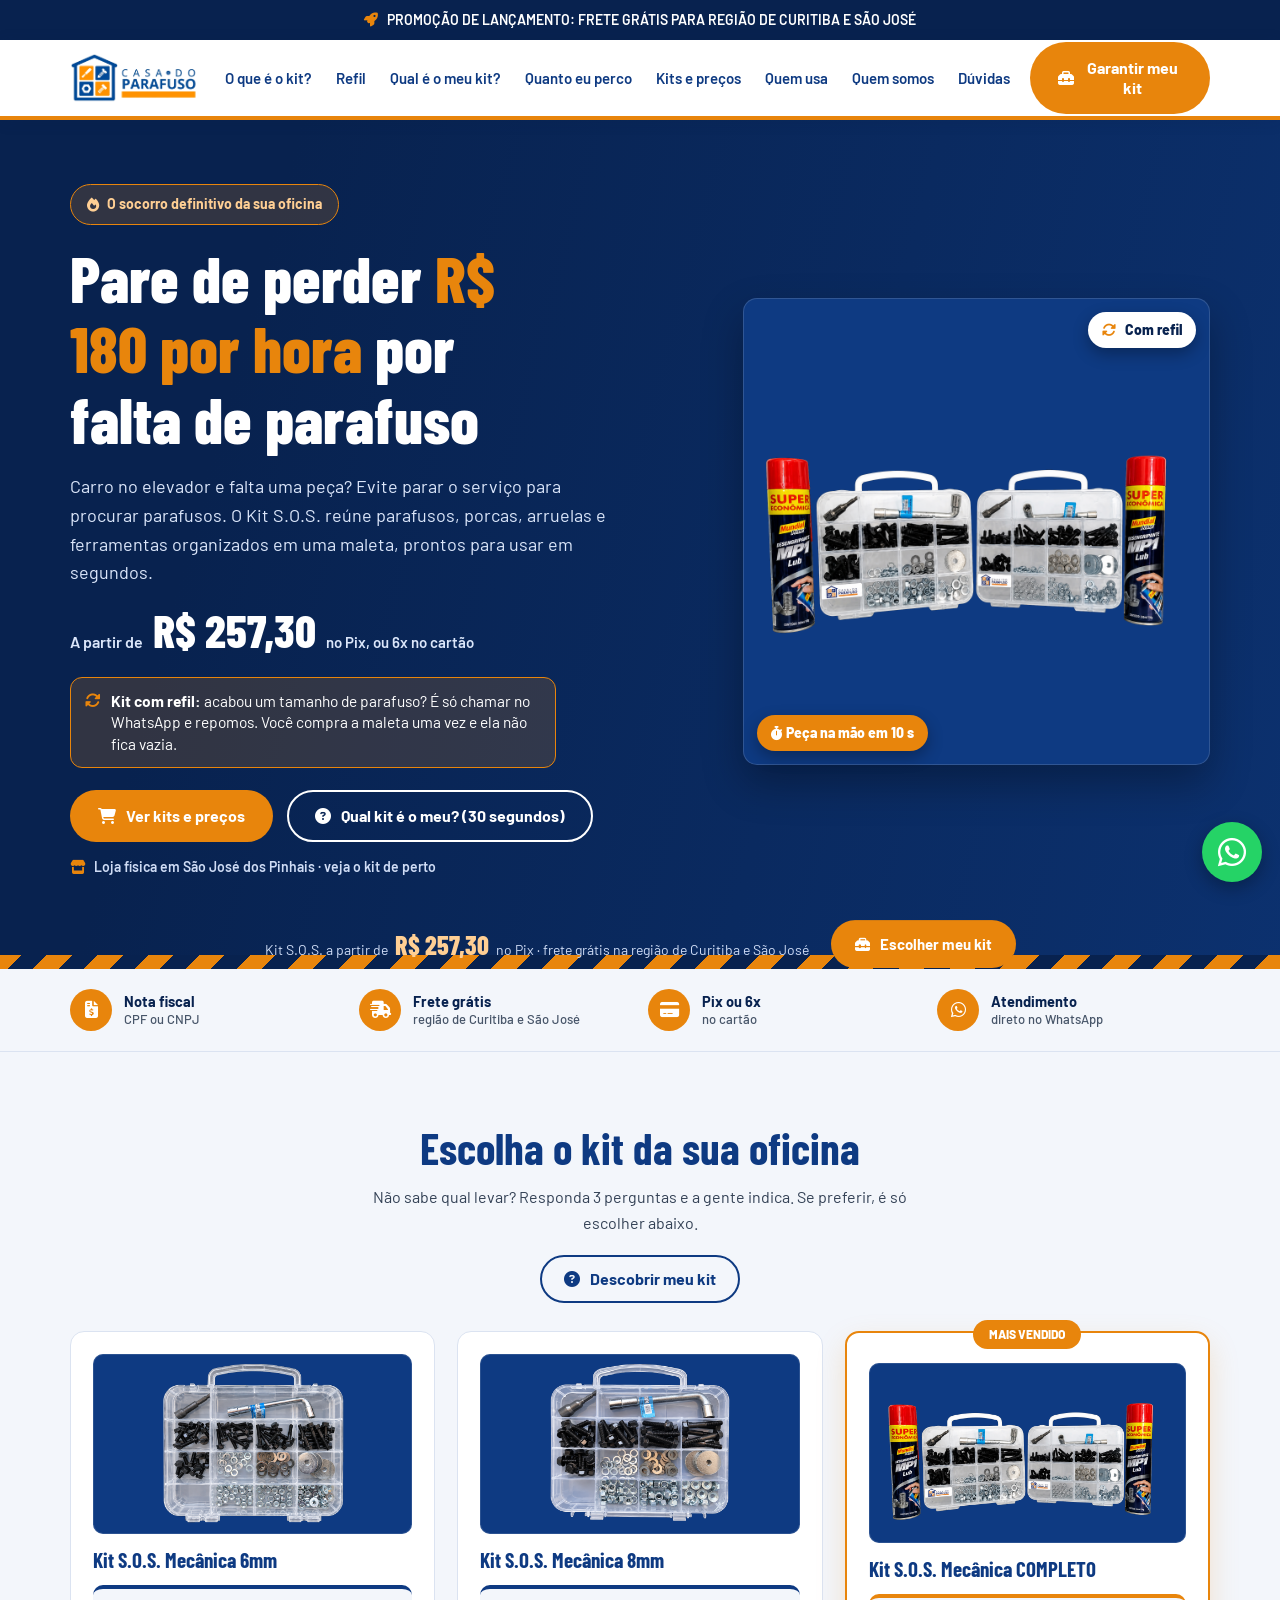
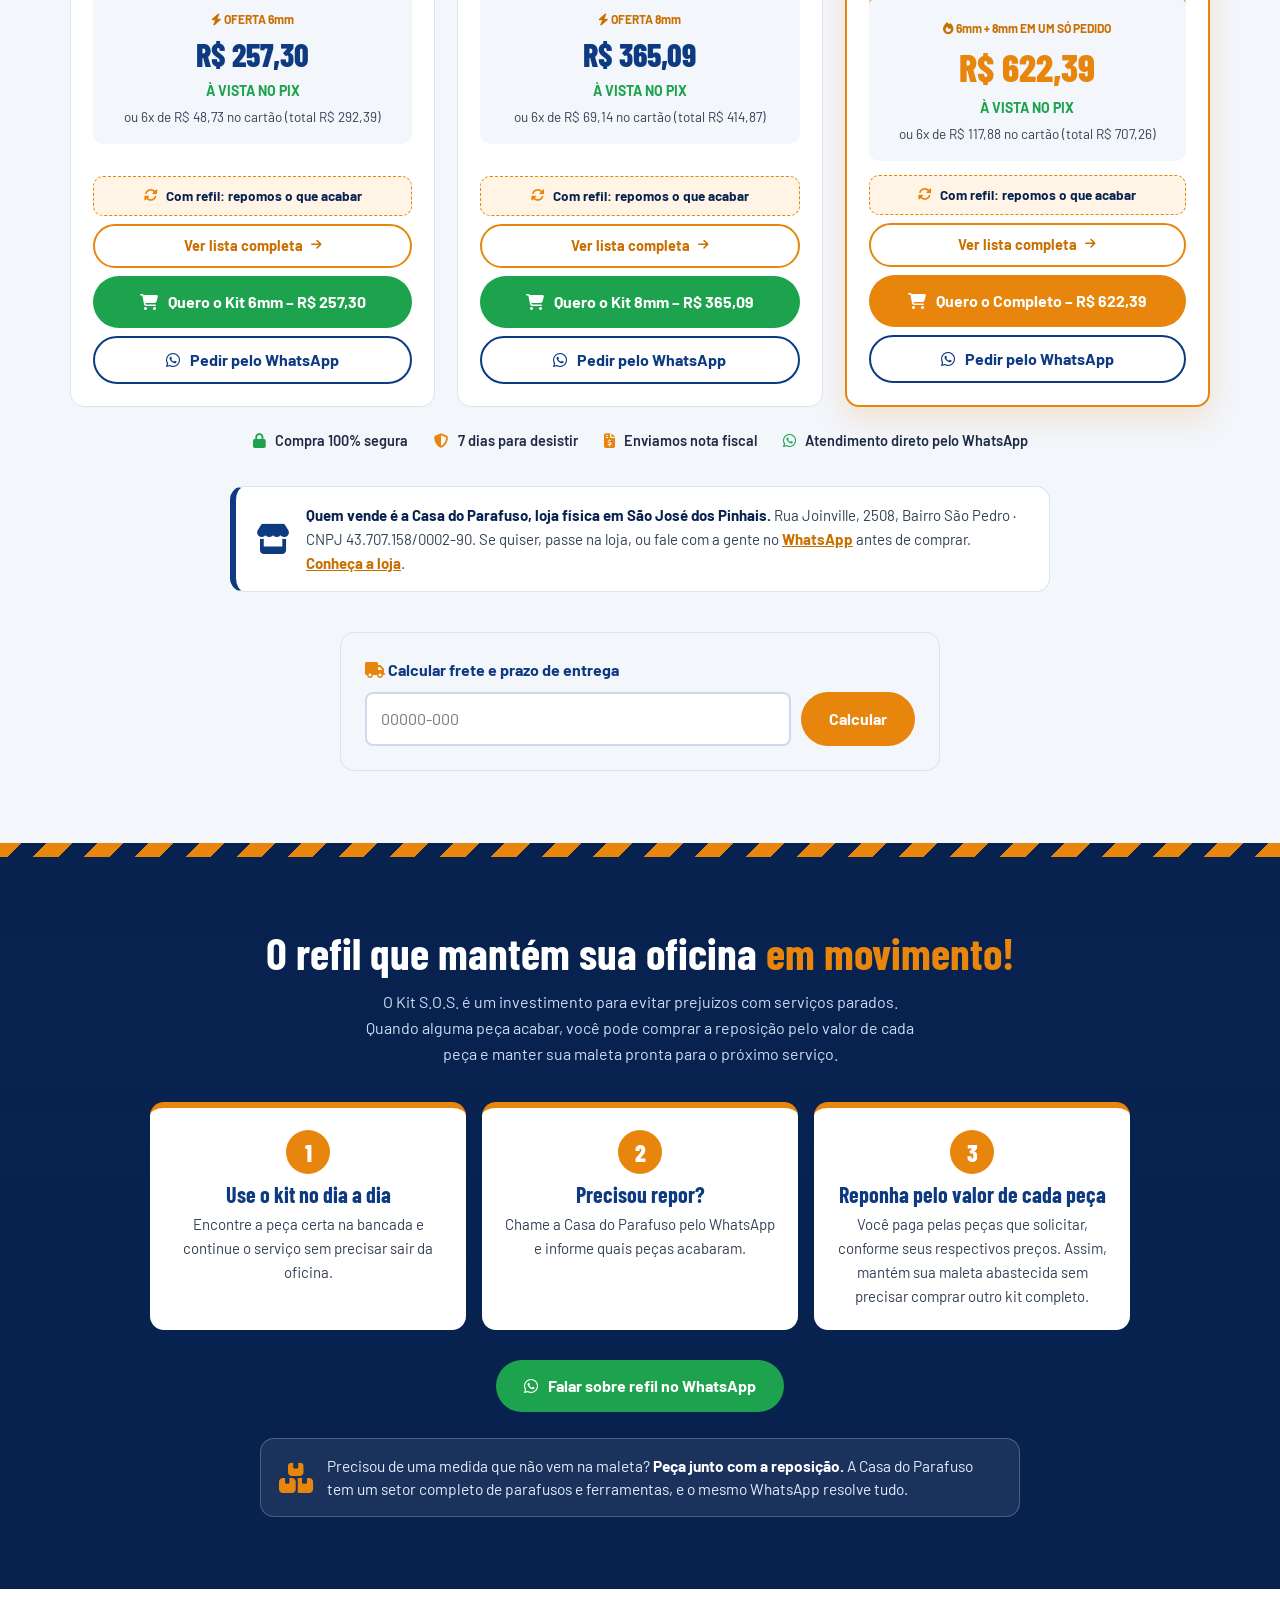
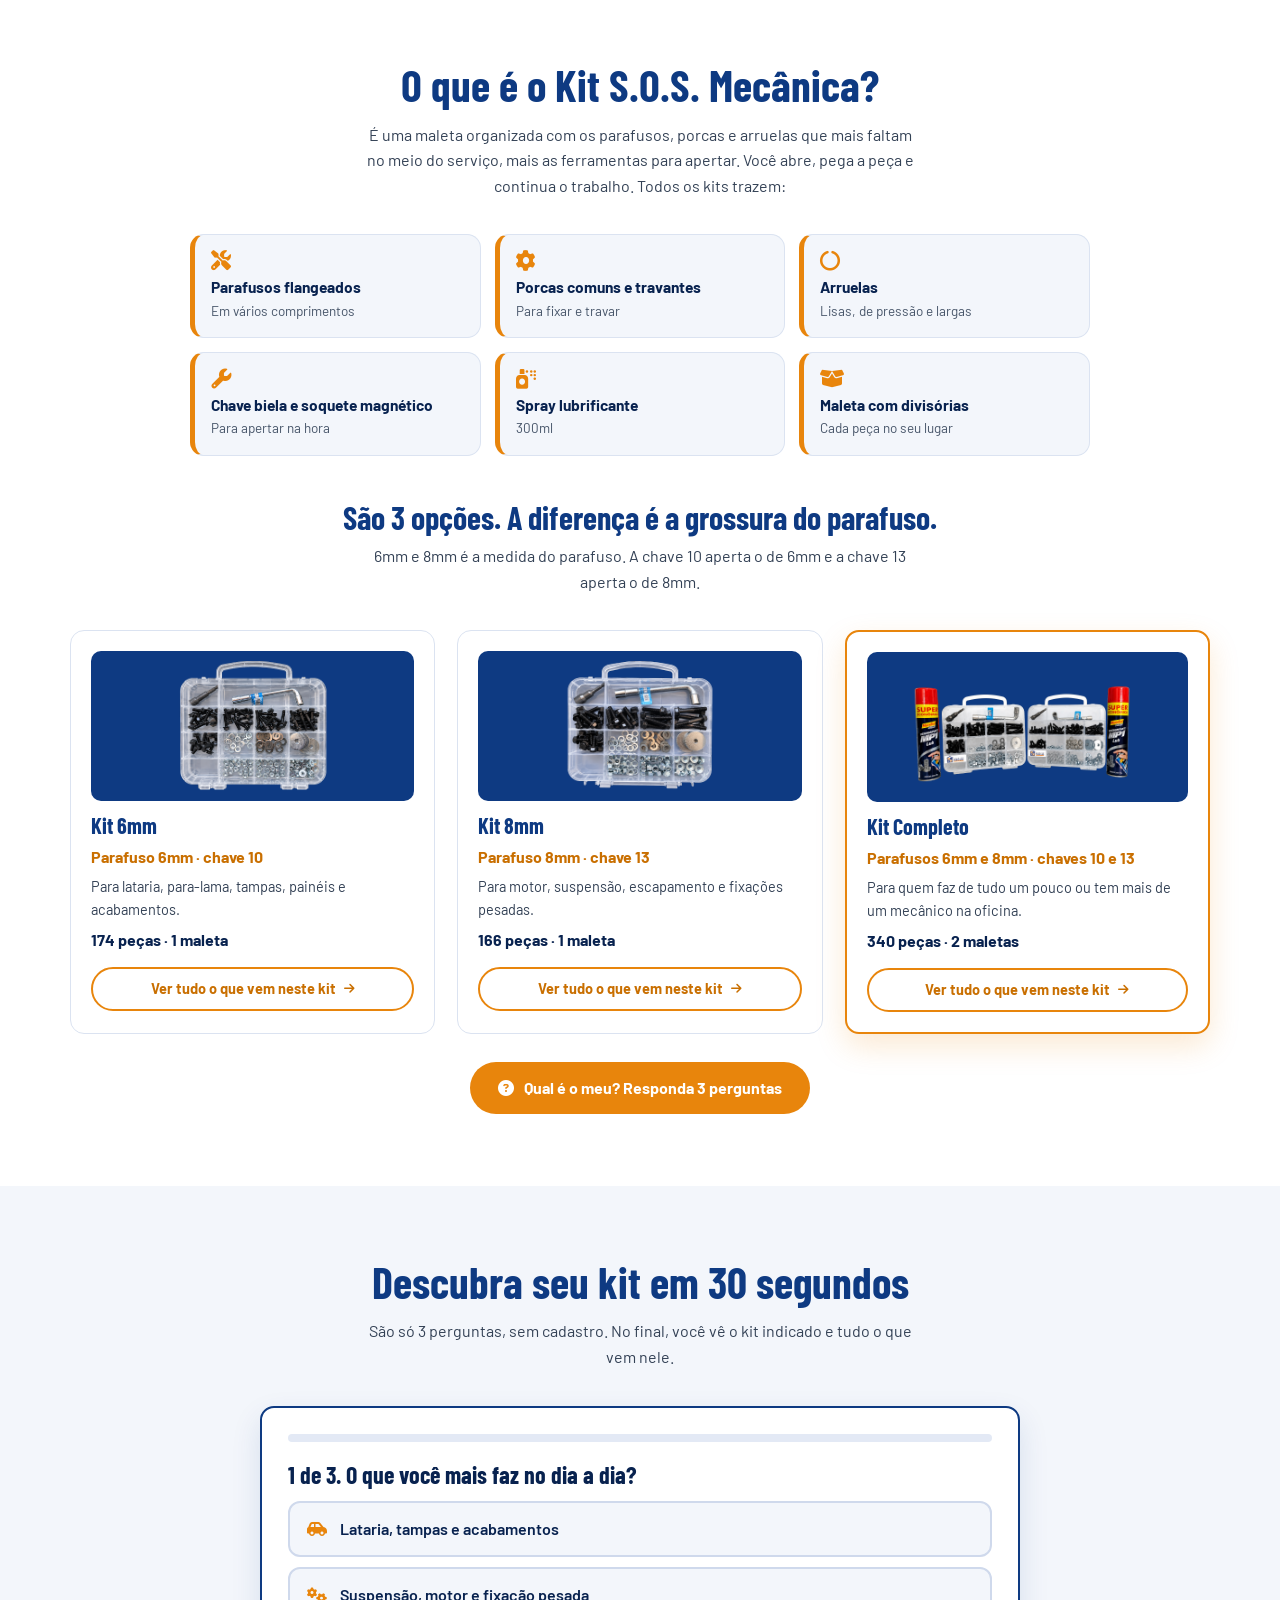
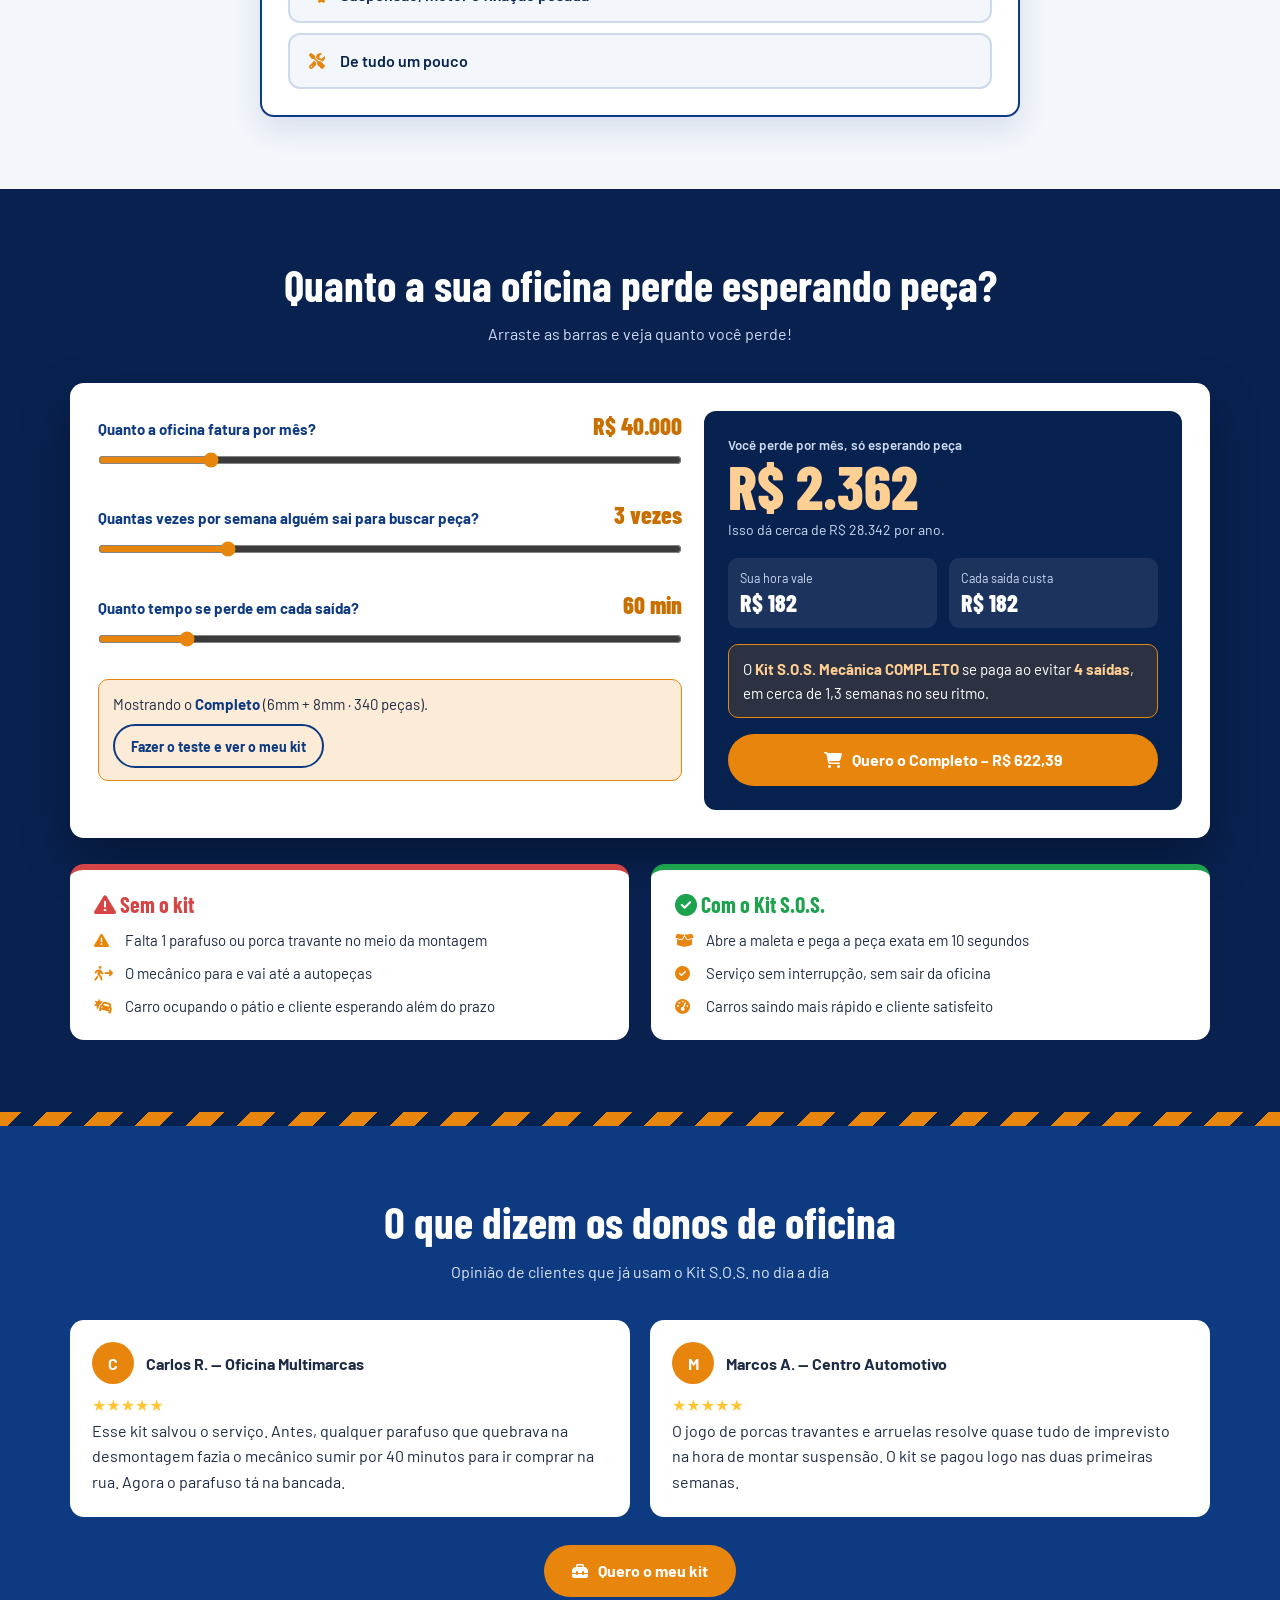
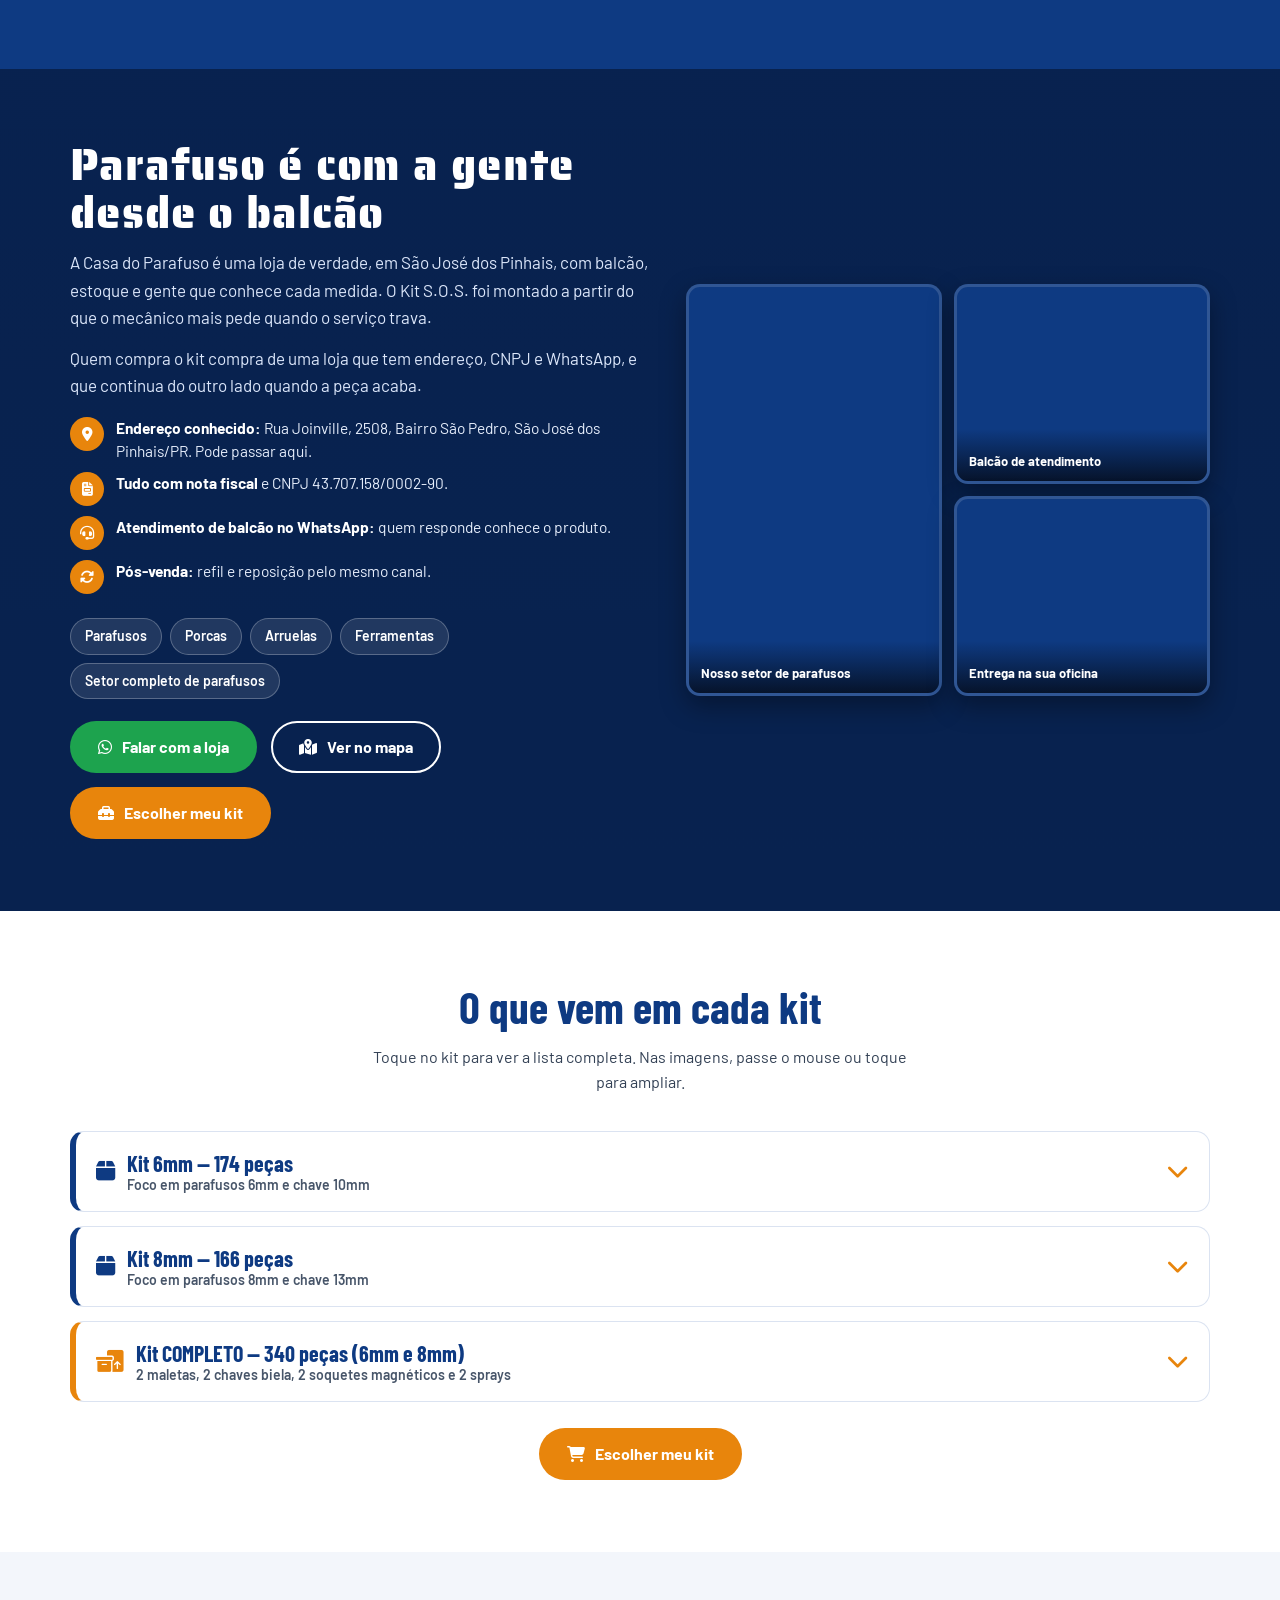
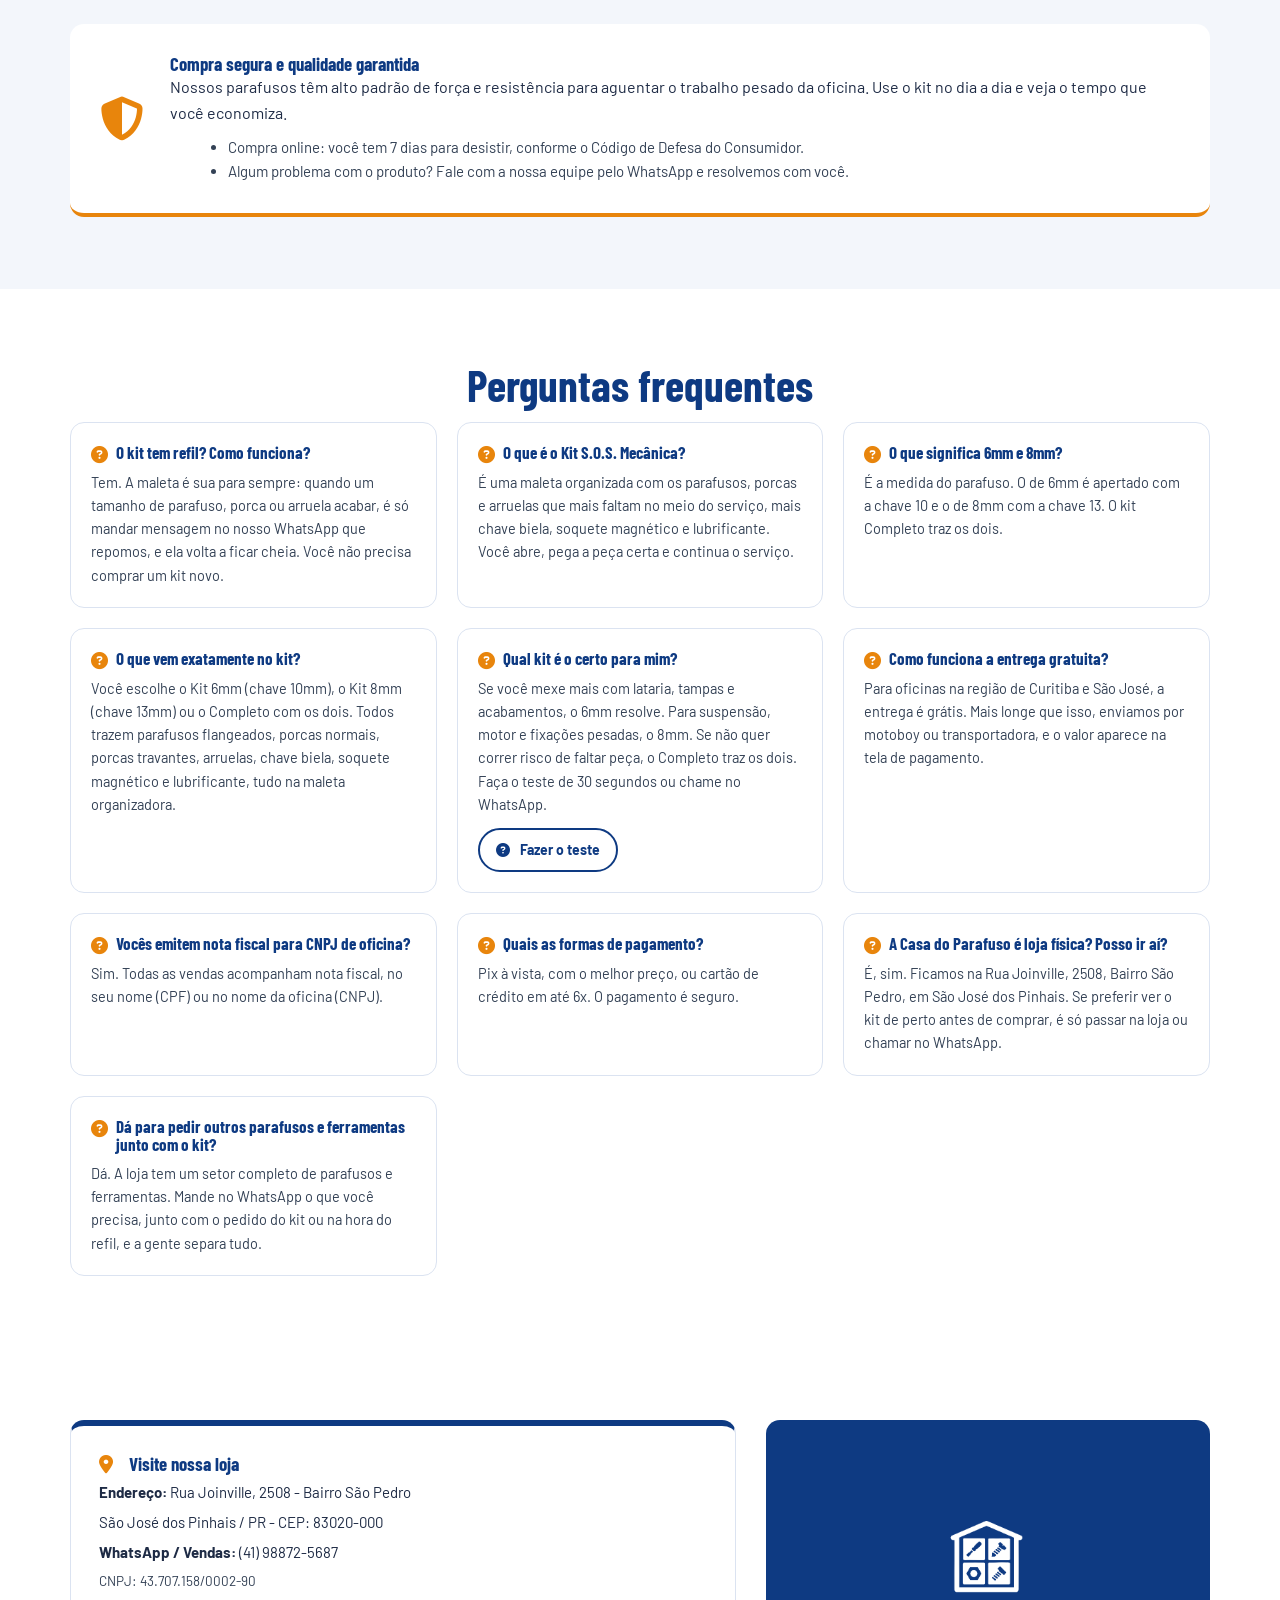
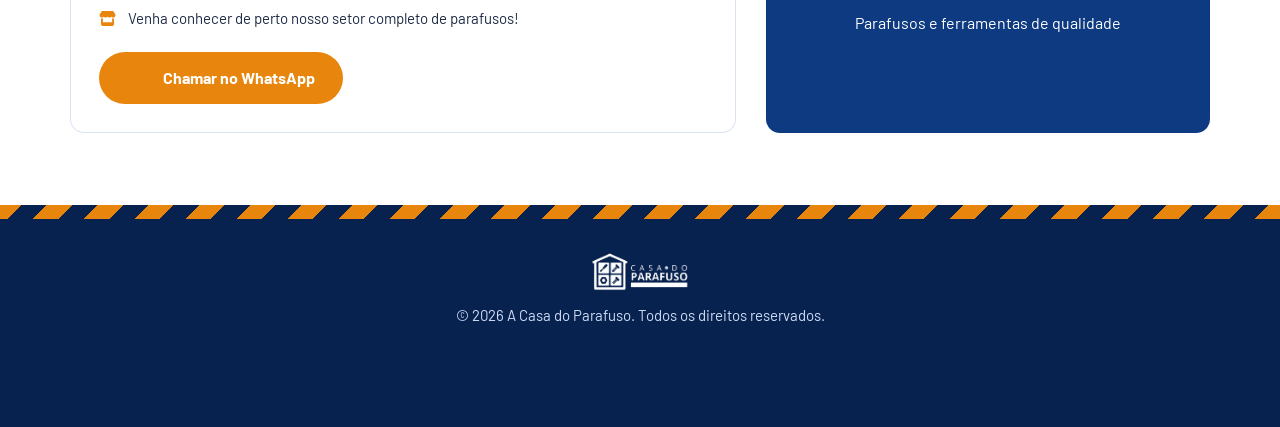
==== index.html @ 9884816b "Rename index (2).html to index.html" ====
<!DOCTYPE html>
<html lang="pt-BR">
<head>
<meta charset="UTF-8">
<meta name="viewport" content="width=device-width, initial-scale=1, viewport-fit=cover">
<title>Kit S.O.S. Mecânica | A Casa do Parafuso</title>
<meta name="description" content="Kit S.O.S. Mecânica da Casa do Parafuso: o parafuso certo na bancada em 10 segundos. Kits 6mm, 8mm e Completo, com refil e nota fiscal.">
<meta property="og:type" content="product">
<meta property="og:title" content="Kit S.O.S. Mecânica | A Casa do Parafuso">
<meta property="og:description" content="Pare de perder horas de trabalho por falta de parafusos. Kits 6mm, 8mm e Completo em maleta organizadora, com refil.">
<meta property="og:image" content="https://acasadoparafuso.com.br/KIT-S.O.S/KIT-COMPLETO.png">
<meta property="og:locale" content="pt_BR">
<meta name="theme-color" content="#08224F">
<script type="application/ld+json">
{"@context":"https://schema.org","@type":"Product","name":"Kit S.O.S. Mecânica","brand":{"@type":"Brand","name":"A Casa do Parafuso"},"description":"Kit de parafusos flangeados, porcas, arruelas, chaves biela e soquetes magnéticos em maleta organizadora, para oficinas mecânicas.","image":"https://acasadoparafuso.com.br/KIT-S.O.S/KIT-COMPLETO.png","offers":{"@type":"AggregateOffer","priceCurrency":"BRL","lowPrice":"257.30","highPrice":"622.39","offerCount":"3","availability":"https://schema.org/InStock"}}
</script>
<script>document.documentElement.classList.add("js")</script>
<link rel="preconnect" href="https://fonts.googleapis.com">
<link rel="preconnect" href="https://fonts.gstatic.com" crossorigin>
<link rel="stylesheet" href="https://fonts.googleapis.com/css2?family=Barlow+Condensed:wght@600;700;800&family=Barlow:wght@400;500;600&family=Saira+Stencil+One&display=swap">
<link rel="stylesheet" href="https://cdnjs.cloudflare.com/ajax/libs/font-awesome/6.5.1/css/all.min.css">
<style>
:root{--azul:#0E3A82;--azul-esc:#08224F;--laranja:#E8850C;--laranja-esc:#C96F00;--gelo:#F3F6FB;--texto:#1E2B45;--raio:14px;--verde:#1DA34E;--sbar-h:0px}
*{box-sizing:border-box;margin:0}
html{scroll-behavior:smooth;scroll-padding-top:calc(88px + env(safe-area-inset-top,0px))}
body{font-family:Barlow,system-ui,sans-serif;color:var(--texto);background:#fff;line-height:1.6;padding-top:env(safe-area-inset-top,0px)}
h1,h2,h3,h4{font-family:"Barlow Condensed",sans-serif;line-height:1.1;color:var(--azul)}
img{max-width:100%;display:block}
.wrap{max-width:1180px;margin:0 auto;padding:0 20px}
section{padding:72px 0}
h2{font-size:clamp(30px,4.6vw,44px);margin-bottom:12px}
.sub{max-width:62ch;margin:0 auto 36px;color:#334155}
.center{text-align:center}
:focus-visible{outline:3px solid var(--laranja);outline-offset:3px}
.btn{display:inline-flex;align-items:center;justify-content:center;gap:10px;padding:14px 26px;border-radius:999px;font-weight:700;text-decoration:none;border:2px solid transparent;transition:.2s;font-size:16px;cursor:pointer;font-family:inherit;line-height:1.25;text-align:center;min-height:48px}
.btn-o{background:var(--laranja);color:#fff}.btn-o:hover{background:var(--laranja-esc)}
.btn-v{background:var(--verde);color:#fff}.btn-v:hover{background:#178a42}
.btn-l{border-color:#fff;color:#fff;background:transparent}.btn-l:hover{background:#fff;color:var(--azul)}
.btn-out{border-color:var(--azul);color:var(--azul);background:transparent;padding:11px 22px}.btn-out:hover{background:var(--azul);color:#fff}
.btn-full{width:100%}
.btn-sm{padding:9px 16px;font-size:14px;min-height:44px}
.topbar{background:var(--azul-esc);color:#fff;text-align:center;font-size:14px;font-weight:600;padding:9px 14px}
.topbar i{color:var(--laranja);margin-right:6px}
header{position:sticky;top:0;z-index:50;background:#fff;border-bottom:4px solid var(--laranja);box-shadow:0 2px 14px rgba(8,34,79,.12)}
.bar{display:flex;align-items:center;gap:20px;height:76px}
.bar .logo img{height:50px;width:auto}
nav{margin-left:auto;display:flex;gap:clamp(8px,1.25vw,18px);align-items:center}
nav a:not(.btn){white-space:nowrap}
.bar{min-width:0}
.logo{flex:none}
nav a:not(.btn){text-decoration:none;font-weight:600;color:var(--azul);font-size:15px;padding:10px 4px}
nav a:not(.btn):hover{color:var(--laranja)}
.menu-btn{display:none;background:none;border:0;font-size:26px;color:var(--azul);cursor:pointer;margin-left:auto;padding:10px}

/* ===== VISUAL DE OFICINA (novo) ===== */
/* faixa de zebra, igual a sinalização de oficina */
.hazard{height:14px;background:repeating-linear-gradient(-45deg,var(--laranja) 0 18px,var(--azul-esc) 18px 36px)}
/* textura de chapa xadrez nas seções escuras */
.chapa{background-image:repeating-linear-gradient(45deg,rgba(255,255,255,.035) 0 2px,transparent 2px 14px),repeating-linear-gradient(-45deg,rgba(255,255,255,.035) 0 2px,transparent 2px 14px)}
.stencil{font-family:"Saira Stencil One","Barlow Condensed",sans-serif;font-weight:400;letter-spacing:.02em}

/* HERO (foto de fundo: CDP-FACHADA.jpg) */
.hero{background:linear-gradient(105deg,rgba(8,34,79,.88) 20%,rgba(14,58,130,.62)),url("CDP-FACHADA.jpg") center/cover no-repeat,var(--azul-esc);color:#fff;padding:64px 0 76px;position:relative}
.hero .wrap{display:grid;grid-template-columns:1.15fr .85fr;gap:40px;align-items:center}
.badge-top{display:inline-flex;align-items:center;gap:8px;background:rgba(232,133,12,.18);border:1px solid var(--laranja);color:#ffcf94;padding:8px 16px;border-radius:999px;font-weight:700;font-size:14px;margin-bottom:18px}
.hero h1{color:#fff;font-size:clamp(40px,6vw,64px);font-weight:800;max-width:15ch}
.hero h1 span{color:var(--laranja)}
.hero p.lead{font-size:18px;max-width:54ch;margin:18px 0 20px;color:#dbe6fa}
.hero-preco{display:flex;align-items:baseline;flex-wrap:wrap;gap:10px;margin-bottom:22px;color:#dbe6fa;font-weight:600}
.hero-preco b{font:800 46px/1 "Barlow Condensed",sans-serif;color:#fff}
.hero-preco em{font-style:normal;font-size:15px}
.cta{display:flex;flex-wrap:wrap;gap:14px}
.hero-quote{margin-top:24px;padding-left:14px;border-left:4px solid var(--laranja);font-size:15px;color:#dbe6fa;max-width:52ch}
.hero-quote .stars{display:block;margin-bottom:2px}
.hero-img,.kfoco{background:var(--azul);border-radius:var(--raio);padding:18px;box-shadow:inset 0 0 0 1px rgba(255,255,255,.14)}
.hero-img{box-shadow:0 18px 40px rgba(0,0,0,.3),inset 0 0 0 1px rgba(255,255,255,.14);position:relative}
.hero-img img{width:100%;aspect-ratio:1/1;object-fit:contain}
.chip{position:absolute;left:14px;bottom:14px;background:var(--laranja);color:#fff;font-weight:800;border-radius:999px;padding:7px 14px;font-size:14px;box-shadow:0 6px 16px rgba(0,0,0,.3)}
.chip2{position:absolute;right:14px;top:14px;background:#fff;color:var(--azul-esc);font-weight:800;border-radius:999px;padding:7px 14px;font-size:14px;box-shadow:0 6px 16px rgba(0,0,0,.3)}
.chip2 i{color:var(--laranja);margin-right:6px}
.hero-refil{display:flex;gap:10px;align-items:flex-start;background:rgba(232,133,12,.18);border:1px solid var(--laranja);border-radius:12px;padding:12px 14px;margin-bottom:22px;color:#fff;font-size:15.5px;max-width:54ch;line-height:1.4}
.hero-refil i{color:var(--laranja);margin-top:3px}
.hero-loja{display:inline-flex;align-items:center;gap:8px;margin-top:14px;font-size:14px;font-weight:600;color:#cfdcf5}
.hero-loja i{color:var(--laranja)}

/* COMPRA RÁPIDA NO HERO (novo): 1 clique até o checkout */
.qbuy{background:#fff;color:var(--texto);border-radius:var(--raio);border-top:6px solid var(--laranja);padding:16px 16px 12px;margin:0 0 18px;max-width:560px;box-shadow:0 14px 34px rgba(0,0,0,.28)}
.qbuy h3{font-size:22px;margin-bottom:10px;display:flex;align-items:center;gap:8px}
.qbuy h3 i{color:var(--laranja)}
.qrow{display:flex;align-items:center;gap:12px;padding:10px 0;border-bottom:1px dashed #d0d7de}
.qrow:last-of-type{border-bottom:0}
.qrow .qn{flex:1;min-width:0;line-height:1.25}
.qrow .qn b{display:block;font:800 20px "Barlow Condensed",sans-serif;color:var(--azul)}
.qrow .qn small{color:#475569;font-size:13px}
.qrow .qp{font:800 24px "Barlow Condensed",sans-serif;color:var(--azul-esc);white-space:nowrap}
.qrow .btn{padding:10px 16px;font-size:15px;min-height:44px;white-space:nowrap}
.qrow.top{background:#fff4e5;margin:0 -8px;padding:10px 8px;border-radius:10px;border-bottom:0}
.qrow.top .qn b::after{content:"MAIS VENDIDO";margin-left:8px;font:800 11px Barlow,sans-serif;background:var(--laranja);color:#fff;padding:2px 8px;border-radius:999px;vertical-align:middle}
.qbuy .qnote{font-size:13px;color:#475569;margin-top:8px}
.qbuy .qnote i{color:var(--verde);margin-right:4px}

/* SELO DA LOJA FÍSICA (novo) */
.lojafaixa{background:var(--laranja);color:#fff;text-align:center;font-weight:700;font-size:15px;padding:10px 14px}
.lojafaixa i{margin-right:6px}
.lojafaixa a{color:#fff;text-decoration:underline}

/* REFIL */
.refil{background:var(--azul-esc);color:#fff}
.refil h2{color:#fff;text-align:center}
.refil h2 span{color:var(--laranja)}
.refil .sub{color:#cfdcf5;text-align:center}
.rpassos{display:grid;grid-template-columns:repeat(3,1fr);gap:16px;max-width:980px;margin:0 auto 30px}
.rpasso{background:#fff;color:var(--texto);border-radius:var(--raio);padding:22px;border-top:6px solid var(--laranja);text-align:center}
.rpasso .n{display:inline-grid;place-items:center;width:44px;height:44px;border-radius:50%;background:var(--laranja);color:#fff;font:800 24px "Barlow Condensed",sans-serif;margin-bottom:8px}
.rpasso h3{font-size:22px;margin-bottom:6px}
.rpasso p{font-size:15px;color:#334155}
.refilnote{display:flex;gap:8px;align-items:center;justify-content:center;font-size:13.5px;font-weight:700;color:var(--azul-esc);background:#fff4e5;border:1px dashed var(--laranja);border-radius:10px;padding:8px 10px;margin-bottom:8px}
.refilnote i{color:var(--laranja)}
.qrefil{font-size:14px;font-weight:700;color:var(--azul-esc);background:#fff4e5;border:1px dashed var(--laranja);border-radius:10px;padding:8px 12px;max-width:420px;margin:12px auto 0}
/* aviso de que a loja tem mais coisa (novo, indireto) */
.lojanota{max-width:760px;margin:26px auto 0;display:flex;gap:14px;align-items:center;background:rgba(255,255,255,.08);border:1px solid rgba(255,255,255,.22);border-radius:var(--raio);padding:16px 18px;color:#e5edfb;font-size:15.5px;line-height:1.45}
.lojanota>i{font-size:30px;color:var(--laranja);flex:none}
.lojanota b{color:#fff}

/* CONFIANÇA */
.confianca{background:var(--gelo);padding:20px 0;border-bottom:1px solid #dbe3f1}
.confianca .wrap{display:grid;grid-template-columns:repeat(4,1fr);gap:16px}
.conf{display:flex;gap:12px;align-items:center;font-weight:700;color:var(--azul-esc);font-size:14.5px;line-height:1.3;cursor:default}
.conf i{flex:none;width:42px;height:42px;border-radius:50%;background:var(--laranja);color:#fff;display:grid;place-items:center;font-size:17px}
.conf small{display:block;font-weight:500;color:#475569;font-size:13px}

/* PREJUÍZO + CALCULADORA */
.prejuizo{background:linear-gradient(rgba(8,34,79,.93),rgba(8,34,79,.93)),url("BG-OFICINA.jpg") center/cover fixed,var(--azul-esc);color:#fff}
.prejuizo h2{color:#fff;text-align:center}
.prejuizo .sub{color:#cfdcf5;text-align:center}
.calc{display:grid;grid-template-columns:1.1fr .9fr;gap:22px;background:#fff;color:var(--texto);border-radius:var(--raio);padding:28px;box-shadow:0 20px 50px rgba(0,0,0,.3)}
.field{margin-bottom:20px}
.field .row{display:flex;justify-content:space-between;align-items:baseline;gap:12px;margin-bottom:6px}
.field label,.field .lbl{font-weight:700;color:var(--azul);font-size:15px;line-height:1.3}
.field output{font:800 24px "Barlow Condensed",sans-serif;color:var(--laranja-esc);white-space:nowrap}
.field input[type=range]{width:100%;accent-color:var(--laranja);height:28px;cursor:pointer}
.kitatual a{color:var(--laranja-esc);font-weight:700}
.kitatual a.btn{color:var(--azul)}
.kitatual a.btn:hover{color:#fff}
.calc-out{background:var(--azul-esc);color:#fff;border-radius:12px;padding:24px;display:flex;flex-direction:column;justify-content:center;gap:16px}
.calc-out .big small{display:block;color:#cfdcf5;font-weight:600}
.calc-out .big b{display:block;font:800 clamp(44px,7vw,60px)/1 "Barlow Condensed",sans-serif;color:#ffcf94}
.calc-out .big span{font-size:14px;color:#cfdcf5}
.mini{display:grid;grid-template-columns:1fr 1fr;gap:12px}
.mini div{background:rgba(255,255,255,.08);border-radius:10px;padding:10px 12px}
.mini small{display:block;color:#cfdcf5;font-size:12.5px}
.mini b{font:800 24px "Barlow Condensed",sans-serif}
.pago{background:rgba(232,133,12,.16);border:1px solid var(--laranja);border-radius:10px;padding:12px 14px;font-size:15px}
.pago strong{color:#ffcf94}
.kitatual strong{color:var(--azul)}
.pgrid{display:grid;grid-template-columns:1fr 1fr;gap:22px;margin-top:26px}
.pcard{background:#fff;color:var(--texto);border-radius:var(--raio);padding:22px 24px;border-top:6px solid;cursor:default}
.pcard.ruim{border-color:#D64545}.pcard.bom{border-color:var(--verde)}
.pcard h3{font-size:22px;margin-bottom:12px}
.pcard.ruim h3{color:#D64545}.pcard.bom h3{color:var(--verde)}
.pcard ul{list-style:none;padding:0;display:grid;gap:9px;font-size:15px}
.pcard li i{width:22px;color:var(--laranja);margin-right:6px}

.oque{display:grid;grid-template-columns:repeat(3,1fr);gap:14px;max-width:900px;margin:0 auto 44px}
.oitem{display:flex;flex-direction:column;gap:2px;align-items:flex-start;background:var(--gelo);border:1px solid #dbe3f1;border-left:5px solid var(--laranja);border-radius:var(--raio);padding:16px;cursor:default}
.oitem i{color:var(--laranja);font-size:20px;margin-bottom:4px}
.oitem b{color:var(--azul-esc);font-size:15.5px;line-height:1.3}
.oitem small{color:#475569;font-size:13.5px}
.kinfo{background:#fff;border:1px solid #dbe3f1;border-radius:var(--raio);padding:20px;display:flex;flex-direction:column;gap:6px;position:relative;transition:.2s}
.kinfo:hover{border-color:var(--laranja)}
.kinfo.dest{border:2px solid var(--laranja);box-shadow:0 12px 30px rgba(232,133,12,.18)}
.kinfo img{width:100%;height:150px;object-fit:contain;background:var(--azul);border-radius:10px;padding:10px;margin-bottom:6px;position:relative;z-index:2}
.kinfo h4{font-size:22px}
.kinfo .med{font-weight:700;color:var(--laranja-esc)}
.kinfo p{font-size:14.5px;color:#334155}
.kinfo .pcs{font-weight:700;color:var(--azul-esc)}
.kinfo .vermais{align-self:stretch;margin-top:8px}
/* o card inteiro leva ao botão (a foto continua ampliando) */
.kinfo .vermais::before{content:"";position:absolute;inset:0;border-radius:var(--raio)}

/* "Ver lista completa" como botão de verdade */
.vermais{display:inline-flex;align-items:center;justify-content:center;gap:8px;min-height:44px;padding:10px 18px;border:2px solid var(--laranja);border-radius:999px;background:#fff;color:var(--laranja-esc);font-weight:700;font-size:14.5px;line-height:1.2;text-decoration:none;cursor:pointer;transition:.2s}
.vermais:hover{background:var(--laranja);color:#fff}
.vermais::after{content:"\f061";font-family:"Font Awesome 6 Free";font-weight:900;font-size:12px}
.inclui{font-size:13.5px;color:#475569;margin-top:6px}
.inclui .vermais{display:flex;margin-top:10px}
.qimg{height:150px;width:auto;max-width:100%;margin:6px auto 12px;background:var(--azul);border-radius:10px;padding:10px;object-fit:contain}
.qlista{list-style:none;padding:0;display:grid;gap:6px;max-width:420px;margin:8px auto 16px;text-align:left;font-size:15px}
.qlista i{color:var(--verde);margin-right:8px}

/* QUIZ */
.quiz{background:#fff;border:2px solid var(--azul);border-radius:var(--raio);padding:26px;max-width:760px;margin:0 auto;box-shadow:0 12px 30px rgba(14,58,130,.12)}
.qprog{height:8px;background:#e3e9f5;border-radius:99px;overflow:hidden;margin-bottom:18px}
.qprog i{display:block;height:100%;width:0;background:var(--laranja);transition:width .3s}
.qq{font:700 24px "Barlow Condensed",sans-serif;color:var(--azul-esc);margin-bottom:12px}
.qopts{display:grid;gap:10px}
.qopt{display:flex;align-items:center;gap:12px;text-align:left;width:100%;background:var(--gelo);border:2px solid #cfd9ec;border-radius:12px;padding:14px 16px;font:600 16px Barlow,sans-serif;color:var(--azul-esc);cursor:pointer;transition:.15s;min-height:56px}
.qopt i{color:var(--laranja);width:22px;text-align:center}
.qopt:hover{border-color:var(--laranja);background:#fff4e5;transform:translateX(3px)}
.qres{text-align:center}
.qres .ok{color:var(--verde);font-weight:800}
.qres h4{font-size:32px;margin:6px 0}
.qres p{color:#334155;max-width:52ch;margin:0 auto 14px}
.qres .qprice{font:800 40px "Barlow Condensed",sans-serif;color:var(--laranja);display:block}
.qres .qacts{display:grid;gap:10px;max-width:420px;margin:14px auto 0}
.qback{background:#fff;border:2px solid #cfd9ec;border-radius:999px;color:var(--azul);cursor:pointer;margin-top:14px;font:inherit;font-size:14px;font-weight:700;padding:12px 20px;min-height:44px}
.qback:hover{border-color:var(--laranja);color:var(--laranja-esc)}

/* COMPRA */
.buycard{background:#fff;border:1px solid #dbe3f1;border-radius:var(--raio);padding:22px;display:flex;flex-direction:column;justify-content:space-between;position:relative}
.buycard.dest{border:2px solid var(--laranja);box-shadow:0 12px 30px rgba(232,133,12,.18)}
.buycard.rec{outline:4px solid var(--verde);outline-offset:3px}
.buycard.rec::after{content:"Recomendado para você";position:absolute;bottom:-15px;left:50%;transform:translateX(-50%);background:var(--verde);color:#fff;padding:5px 16px;border-radius:999px;font-weight:800;font-size:12px;white-space:nowrap}
.tagdest{position:absolute;top:-13px;left:50%;transform:translateX(-50%);background:var(--laranja);color:#fff;padding:5px 16px;border-radius:999px;font-weight:800;font-size:12px;text-transform:uppercase;white-space:nowrap}
.pgrid3{display:grid;grid-template-columns:repeat(auto-fit,minmax(290px,1fr));gap:22px}
.buycard img{width:100%;height:180px;object-fit:contain;background:var(--azul);border-radius:10px;padding:10px;box-shadow:inset 0 0 0 1px rgba(255,255,255,.12)}
.buycard h4{font-size:21px;margin:14px 0 6px}
.buycard .desc{color:#334155;font-size:14.5px;min-height:42px}
.preco{background:var(--gelo);border-radius:10px;padding:16px;margin:14px 0;text-align:center;border-top:4px solid var(--azul)}
.buycard.dest .preco{border-color:var(--laranja)}
.preco .tag{font-size:12px;font-weight:700;color:var(--laranja-esc)}
.preco b{display:block;font:800 32px "Barlow Condensed",sans-serif;color:var(--azul);margin:4px 0}
.buycard.dest .preco b{color:var(--laranja);font-size:38px}
.preco .pix{color:var(--verde);font-weight:700;font-size:14px}
.preco .parc{font-size:13.5px;color:#334155;margin-top:4px}
.frete{background:var(--gelo);border-radius:var(--raio);padding:24px;margin:40px auto 0;max-width:600px;border:1px solid #dbe3f1}
.frete label{font-weight:700;color:var(--azul);display:block;margin-bottom:10px}
.frete-row{display:flex;gap:10px}
.frete-row input{flex:1;padding:12px 14px;border-radius:8px;border:2px solid #cfd9ec;font:inherit;min-width:0}
.frete-row input:focus{border-color:var(--laranja);outline:0}
#shipping-result{margin-top:12px;font-size:14.5px;display:none}
.seguranca{margin-top:22px;display:flex;justify-content:center;gap:26px;flex-wrap:wrap;font-size:14.5px;font-weight:600}
.seguranca i{margin-right:6px}
/* bloco "quem vende" colado nos cards de compra (novo) */
.quemvende{display:flex;gap:16px;align-items:center;max-width:820px;margin:34px auto 0;background:#fff;border:1px solid #dbe3f1;border-left:6px solid var(--azul);border-radius:var(--raio);padding:16px 20px;font-size:15px;color:#334155}
.quemvende>i{font-size:30px;color:var(--azul);flex:none}
.quemvende b{color:var(--azul-esc)}
.quemvende a{color:var(--laranja-esc);font-weight:700}

/* SOBRE / HISTÓRIA DA LOJA (novo) */
.sobre{background:var(--azul-esc);color:#fff}
.sobre h2{color:#fff}
.sobre .lead2{color:#dbe6fa;max-width:58ch;margin-bottom:14px;font-size:17px}
.sobre .grid2{display:grid;grid-template-columns:1.05fr .95fr;gap:36px;align-items:center}
.fotos{display:grid;grid-template-columns:1fr 1fr;grid-template-rows:200px 200px;gap:12px}
.foto{border-radius:var(--raio);background-color:var(--azul);background-size:cover;background-position:center;position:relative;overflow:hidden;box-shadow:0 10px 26px rgba(0,0,0,.35);border:3px solid rgba(255,255,255,.14)}
.foto.g{grid-row:span 2}
.foto span{position:absolute;left:0;right:0;bottom:0;padding:22px 12px 9px;background:linear-gradient(transparent,rgba(5,14,31,.88));font-size:13px;font-weight:700;color:#fff}
.sfatos{list-style:none;padding:0;display:grid;gap:10px;margin:18px 0 24px}
.sfatos li{display:flex;gap:12px;align-items:flex-start;color:#e5edfb;font-size:15.5px;line-height:1.45}
.sfatos i{flex:none;width:34px;height:34px;border-radius:50%;background:var(--laranja);color:#fff;display:grid;place-items:center;font-size:14px}
.sfatos b{color:#fff}
.lojachips{display:flex;flex-wrap:wrap;gap:8px;margin:0 0 22px}
.lojachips span{background:rgba(255,255,255,.1);border:1px solid rgba(255,255,255,.25);border-radius:999px;padding:6px 14px;font-size:14px;font-weight:600;color:#fff}

/* DETALHES (ACORDEÃO) */
.acc{background:#fff;border:1px solid #dbe3f1;border-radius:var(--raio);margin-bottom:14px;border-left:6px solid var(--azul);overflow:hidden}
.acc.destaque{border-left-color:var(--laranja)}
.acc summary{list-style:none;cursor:pointer;display:flex;align-items:center;gap:12px;padding:18px 20px;font:700 22px "Barlow Condensed",sans-serif;color:var(--azul)}
.acc summary::-webkit-details-marker{display:none}
.acc summary .chev{margin-left:auto;transition:transform .2s;color:var(--laranja)}
.acc[open] summary .chev{transform:rotate(180deg)}
.acc summary small{font:600 14px Barlow,sans-serif;color:#475569;display:block}
.acc .kgrid{padding:0 20px 22px}
.kgrid{display:grid;grid-template-columns:1.3fr .7fr;gap:28px;align-items:center}
.klista{display:grid;gap:6px}
.klinha{display:flex;justify-content:space-between;gap:14px;font-size:15px;padding:10px 12px;border-bottom:1px dashed #d0d7de;border-radius:6px}
.klinha:nth-child(even){background:#f8fafc}
.klinha span:first-child{font-weight:700;color:var(--azul)}
.klinha span:last-child{font-weight:700;color:var(--azul-esc);text-align:right}
.kfoco{text-align:center}
.kfoco img{max-height:170px;width:100%;margin:0 auto 12px;object-fit:contain}
.kfoco h4{font-size:17px;margin-bottom:6px;color:#fff}
.kfoco p{font-size:14px;color:#dbe6fa;font-weight:500}

/* DEPOIMENTOS, GARANTIA, FAQ, CONTATO */
.aval{background:var(--azul);color:#fff}
.aval h2{color:#fff;text-align:center}
.aval .sub{text-align:center;color:#dbe6fa}
.revgrid{display:grid;grid-template-columns:repeat(auto-fit,minmax(280px,1fr));gap:20px}
.rev{background:#fff;color:var(--texto);border-radius:var(--raio);padding:22px}
.rev .head{display:flex;align-items:center;gap:12px;margin-bottom:8px}
.rev .av{width:42px;height:42px;border-radius:50%;background:var(--laranja);color:#fff;display:grid;place-items:center;font-weight:700;flex:none}
.stars{color:#FFC533}
.garantia{background:var(--gelo)}
.gbox{display:flex;gap:26px;align-items:center;background:#fff;border-radius:var(--raio);padding:30px;border-bottom:4px solid var(--laranja)}
.gbox>i{font-size:44px;color:var(--laranja);flex:none}
.gbox ul{margin:10px 0 0 18px;font-size:15px;color:#334155}
.faqgrid{display:grid;grid-template-columns:repeat(auto-fit,minmax(320px,1fr));gap:20px}
.faqitem{background:#fff;border:1px solid #dbe3f1;border-radius:var(--raio);padding:20px}
.faqitem h4{font-size:17px;margin-bottom:8px;display:flex;gap:8px;align-items:flex-start}
.faqitem h4 i{color:var(--laranja);margin-top:3px}
.faqitem p{font-size:14.5px;color:#334155}
.contato{display:grid;grid-template-columns:1.2fr .8fr;gap:30px}
.cinfo{background:#fff;border:1px solid #dbe3f1;border-radius:var(--raio);padding:28px;border-top:6px solid var(--azul)}
.cinfo p{margin:6px 0;font-size:15px}
.cinfo i{color:var(--laranja);margin-right:8px;width:18px}
.clogo{background:var(--azul);border-radius:var(--raio);display:grid;place-items:center;color:#fff;padding:28px;text-align:center}
.clogo img{height:78px;width:auto;margin:0 auto 14px;filter:brightness(0) invert(1)}
footer{background:var(--azul-esc);color:#cfdcf5;padding:30px 0 calc(100px + env(safe-area-inset-bottom,0px));font-size:15px;text-align:center}
footer img{height:44px;width:auto;margin:0 auto 10px}

/* WHATSAPP, BARRA FIXA, AJUDA */
.zap{position:fixed;right:18px;bottom:calc(18px + var(--sbar-h) + env(safe-area-inset-bottom,0px));z-index:60;width:60px;height:60px;border-radius:50%;background:#25D366;color:#fff;display:grid;place-items:center;font-size:32px;box-shadow:0 6px 18px rgba(0,0,0,.3);text-decoration:none;transition:bottom .25s}
.sbar{position:fixed;left:0;right:0;bottom:0;z-index:55;display:flex;align-items:center;justify-content:center;gap:22px;padding:10px 18px calc(10px + env(safe-area-inset-bottom,0px));background:var(--azul-esc);border-top:3px solid var(--laranja);color:#fff;line-height:1.2;transform:translateY(110%);transition:transform .3s;visibility:hidden}
.sbar.on{transform:none;visibility:visible}
.sbar .sinfo{font-size:14px;color:#cfdcf5}
.sbar .sinfo b{font:800 26px "Barlow Condensed",sans-serif;color:#ffcf94;margin:0 4px}
.sbar .btn{padding:11px 22px;font-size:15px;white-space:nowrap}
.ajuda{position:fixed;left:18px;bottom:calc(18px + var(--sbar-h) + env(safe-area-inset-bottom,0px));z-index:65;width:min(360px,calc(100vw - 36px));background:#fff;border-radius:var(--raio);border-top:6px solid var(--laranja);padding:20px 20px 18px;box-shadow:0 18px 50px rgba(0,0,0,.35);display:none}
.ajuda.on{display:block;animation:sobe .35s ease-out}
.ajuda h4{font-size:24px;margin-bottom:4px;padding-right:44px}
.ajuda p{font-size:14.5px;color:#334155;margin-bottom:12px}
.ajuda .acts{display:grid;gap:8px}
.ajuda .btn{padding:11px 16px;font-size:15px}
.ajuda .x{position:absolute;top:4px;right:4px;width:44px;height:44px;border:0;background:none;font-size:18px;color:#64748b;cursor:pointer;border-radius:50%}
.ajuda .x:hover{background:var(--gelo)}
@keyframes sobe{from{transform:translateY(24px);opacity:0}to{transform:none;opacity:1}}

/* ENTRADA SUAVE (só a primeira dobra de cada bloco de compra) */
.js .rv{opacity:0;transform:translateY(14px);transition:opacity .5s,transform .5s}
.js .rv.in{opacity:1;transform:none}

/* LUPA E LIGHTBOX */
.kit-zoomable{cursor:zoom-in}
.kit-lupa{position:fixed;left:0;top:0;width:190px;height:190px;border-radius:50%;border:4px solid var(--laranja);background-color:var(--azul);background-repeat:no-repeat;box-shadow:0 12px 32px rgba(0,0,0,.4),inset 0 0 0 2px rgba(255,255,255,.25);pointer-events:none;opacity:0;transform:scale(.85);transition:opacity .15s,transform .15s;z-index:70}
.kit-lupa.visivel{opacity:1;transform:scale(1)}
.kit-lightbox{position:fixed;inset:0;z-index:9999;display:none;align-items:center;justify-content:center;padding:28px;background:rgba(5,14,31,.88);backdrop-filter:blur(7px);-webkit-backdrop-filter:blur(7px)}
.kit-lightbox.aberto{display:flex}
.kit-lightbox-inner{position:relative;width:min(1100px,94vw);height:min(88vh,850px)}
.kit-lightbox-stage{width:100%;height:100%;display:flex;align-items:center;justify-content:center;overflow:hidden;border-radius:18px;background:var(--azul);box-shadow:0 24px 80px rgba(0,0,0,.45),inset 0 0 0 1px rgba(255,255,255,.12);touch-action:none;user-select:none}
.kit-lightbox-stage img{max-width:92%;max-height:88%;object-fit:contain;cursor:grab;will-change:transform}
.kit-lightbox-close{position:absolute;top:-15px;right:-15px;width:46px;height:46px;border:0;border-radius:50%;background:#fff;color:var(--azul-esc);font-size:21px;cursor:pointer;z-index:3}
.kit-lightbox-close:hover{background:var(--laranja);color:#fff}
.kit-lightbox-controls{position:absolute;left:50%;bottom:-18px;transform:translateX(-50%);display:flex;gap:8px;padding:8px;border-radius:999px;background:rgba(8,34,79,.96);z-index:3}
.kit-lightbox-controls button{width:40px;height:40px;border:1px solid rgba(255,255,255,.2);border-radius:50%;background:transparent;color:#fff;cursor:pointer}
.kit-lightbox-controls button:hover{background:var(--laranja);border-color:var(--laranja)}
body.lightbox-aberto{overflow:hidden}

@media (max-width:900px){
.menu-btn{display:block}
nav{display:none;position:absolute;top:76px;left:0;right:0;background:#fff;flex-direction:column;align-items:flex-start;padding:20px;gap:16px;border-bottom:4px solid var(--laranja)}
nav.aberto{display:flex}
.hero .wrap,.pgrid,.kgrid,.contato,.calc,.sobre .grid2{grid-template-columns:1fr}
.confianca .wrap{grid-template-columns:1fr 1fr}
section{padding:48px 0}
/* MOBILE: a imagem do kit vem primeiro, logo abaixo do cabeçalho, e o título aparece em seguida */
.hero{padding:20px 0 44px}
.hero .wrap{gap:20px}
.hero-img{order:-1;padding:10px}
.hero-img img{aspect-ratio:auto;max-height:190px}
.hero h1{max-width:none}
.hero p.lead{font-size:16.5px;margin:14px 0 16px}
.hero-preco b{font-size:42px}
.cta .btn{width:100%}
.frete-row{flex-direction:column}
.gbox{flex-direction:column;text-align:center}
.zap{width:52px;height:52px;font-size:28px}
.sbar{justify-content:space-between;gap:12px;padding-left:14px;padding-right:14px}
.sbar .sinfo{font-size:12.5px}
.sbar .sinfo b{display:block;margin:0;font-size:24px}
.sbar .sinfo span.hide-m{display:none}
.ajuda{left:12px;right:12px;width:auto}
.quiz{padding:20px 16px}
.calc{padding:20px 16px}
.klinha{flex-direction:column;gap:2px}
.klinha span:last-child{text-align:left}
.oque{grid-template-columns:1fr 1fr}
.rpassos{grid-template-columns:1fr}
.chip,.chip2{font-size:12px;padding:5px 10px}
/* novos blocos no mobile */
.qbuy{padding:14px 12px 10px}
.qrow{flex-wrap:wrap;gap:6px 10px}
.qrow .qn{flex:1 1 100%}
.qrow .qp{flex:1}
.qrow .btn{flex:1 1 auto}
.quemvende,.lojanota{flex-direction:column;text-align:center}
.fotos{grid-template-rows:150px 150px}
.prejuizo{background-attachment:scroll}
}
/* ===== AJUSTES DE RESPONSIVIDADE E FUNDOS ===== */
/* Imagens de fundo opcionais: coloque os arquivos ao lado do index.html. */
#produto{
  background-image:linear-gradient(rgba(243,246,251,.94),rgba(243,246,251,.96)),url("BG-KITS.jpg");
  background-position:center;
  background-size:cover;
  background-attachment:scroll;
}
.refil{
  background-image:linear-gradient(rgba(8,34,79,.91),rgba(8,34,79,.94)),url("BG-REFIL.jpg");
  background-position:center;
  background-size:cover;
}
.sobre{
  background-image:linear-gradient(rgba(8,34,79,.90),rgba(8,34,79,.93)),url("BG-SOBRE.jpg");
  background-position:center;
  background-size:cover;
}
@media (max-width:1120px){
  .bar{gap:12px}
  nav{gap:8px}
  nav a:not(.btn){font-size:13.5px}
  nav .btn{padding:10px 14px;font-size:14px}
}
@media (max-width:980px){
  .menu-btn{display:block}
  nav{display:none;position:absolute;top:100%;left:0;right:0;background:#fff;flex-direction:column;align-items:stretch;padding:14px 20px 20px;gap:4px;border-bottom:4px solid var(--laranja);box-shadow:0 12px 18px rgba(8,34,79,.16);max-height:calc(100dvh - 90px);overflow-y:auto}
  nav.aberto{display:flex}
  nav a:not(.btn){font-size:16px;padding:12px 8px;white-space:normal;width:100%}
  nav .btn{width:100%;margin-top:8px}
}
@media (min-width:981px){
  .menu-btn{display:none}
  nav{display:flex!important}
}
@media (min-width:981px) and (max-height:850px){
  .hero{padding:22px 0 28px}
  .hero .wrap{gap:26px}
  .hero h1{font-size:clamp(38px,4.5vw,54px)}
  .hero p.lead{font-size:16px;margin:10px 0 12px}
  .hero-preco{margin-bottom:14px}
  .hero-preco b{font-size:40px}
  .hero-img{padding:12px}
  .hero-img img{max-height:300px;aspect-ratio:1/1}
  .hero-refil{margin-bottom:12px;padding:9px 12px;font-size:14px}
  .hero-loja{margin-top:8px}
}
@media (max-width:980px){
  section{padding:38px 0}
  .hero{padding:14px 0 24px}
  .hero .wrap{gap:12px}
  .hero .wrap>div:first-child{display:flex;flex-direction:column;align-items:stretch}
  .badge-top{align-self:flex-start;margin-bottom:10px;padding:6px 10px;font-size:12px}
  .hero h1{font-size:clamp(34px,8vw,46px);max-width:unset}
  .hero p.lead{font-size:15px;line-height:1.4;margin:10px 0}
  .hero-preco{gap:7px;margin-bottom:12px}
  .hero-preco b{font-size:36px}
  .hero-preco em{font-size:13px}
  .hero-refil,.hero-loja{display:none}
  .hero-img{order:2;padding:8px;max-width:360px;width:100%;margin:0 auto}
  .hero-img img{aspect-ratio:1.5/1;max-height:145px;width:100%;object-fit:contain}
  .hero .cta{gap:8px}
  .hero .cta .btn{width:100%;padding:10px 14px;min-height:42px;font-size:14px}
  .hero-loja{font-size:12.5px;margin-top:8px}
  .confianca{padding:12px 0}
  .confianca .wrap{gap:10px}
  .conf{font-size:12.5px;gap:8px}
  .conf small{font-size:11.5px}
  .conf i{width:32px;height:32px;font-size:14px}
}
@media (max-width:420px){
  .hero h1{font-size:34px}
  .hero-img img{max-height:115px}
  .hero-refil{line-height:1.35}
  .confianca .wrap{grid-template-columns:1fr 1fr}
}

@media (max-width:420px){.oque{grid-template-columns:1fr}.confianca .wrap{gap:12px}.conf{font-size:13px}.conf i{width:36px;height:36px;font-size:15px}}
@media (hover:none),(pointer:coarse){.kit-lupa{display:none}}
@media (prefers-reduced-motion:reduce){html{scroll-behavior:auto}.kit-lupa,.js .rv,.sbar,.zap,.qprog i{transition:none}.ajuda.on{animation:none}.js .rv{opacity:1;transform:none}}
</style>
<script type="text/javascript">
    (function(c,l,a,r,i,t,y){
        c[a]=c[a]||function(){(c[a].q=c[a].q||[]).push(arguments)};
        t=l.createElement(r);t.async=1;t.src="https://www.clarity.ms/tag/"+i;
        y=l.getElementsByTagName(r)[0];y.parentNode.insertBefore(t,y);
    })(window, document, "clarity", "script", "yuma95f8x6");
</script>
<meta name="google-site-verification" content="b0OMReASJZxHem0WHfnhji-oNkFhLfllsJn9rqWNzqo" />
</head>
<body>

<div class="topbar"><i class="fa-solid fa-rocket"></i> PROMOÇÃO DE LANÇAMENTO: FRETE GRÁTIS PARA REGIÃO DE CURITIBA E SÃO JOSÉ</div>

<header>
  <div class="wrap bar">
    <a class="logo" href="#topo"><img src="CDP-LOGO2.png" alt="A Casa do Parafuso"></a>
    <button class="menu-btn" aria-label="Abrir menu" aria-expanded="false"><i class="fa-solid fa-bars"></i></button>
    <nav id="menu">
      <a href="#o-kit">O que é o kit?</a>
      <a href="#refil">Refil</a>
      <a href="#quiz-sec">Qual é o meu kit?</a>
      <a href="#calculo">Quanto eu perco</a>
      <a href="#produto">Kits e preços</a>
      <a href="#depoimentos">Quem usa</a>
      <a href="#sobre">Quem somos</a>
      <a href="#faq">Dúvidas</a>
      <a class="btn btn-o" href="#produto"><i class="fa-solid fa-toolbox"></i> Garantir meu kit</a>
    </nav>
  </div>
</header>

<main id="topo">

<!-- 1. HERO (foto de fundo: CDP-FACHADA.jpg) -->
<section id="inicio" class="hero">
  <div class="wrap">
    <div>
      <span class="badge-top"><i class="fa-solid fa-fire"></i> O socorro definitivo da sua oficina</span>
      <h1>Pare de perder <span>R$ 180 por hora</span> por falta de parafuso</h1>
      <p class="lead">Carro no elevador e falta uma peça? Evite parar o serviço para procurar parafusos. O Kit S.O.S. reúne parafusos, porcas, arruelas e ferramentas organizados em uma maleta, prontos para usar em segundos.</p>
      <div class="hero-preco">
        <span>A partir de</span> <b>R$ 257,30</b> <em>no Pix, ou 6x no cartão</em>
      </div>

      <p class="hero-refil"><i class="fa-solid fa-rotate"></i><span><b>Kit com refil:</b> acabou um tamanho de parafuso? É só chamar no WhatsApp e repomos. Você compra a maleta uma vez e ela não fica vazia.</span></p>
      <div class="cta">
        <a class="btn btn-o" href="#produto" data-track="hero_ver_kits"><i class="fa-solid fa-cart-shopping"></i> Ver kits e preços</a>
        <a class="btn btn-l" href="#quiz-sec" data-track="hero_quiz"><i class="fa-solid fa-circle-question"></i> Qual kit é o meu? (30 segundos)</a>
      </div>
      <p class="hero-loja"><i class="fa-solid fa-store"></i> Loja física em São José dos Pinhais · veja o kit de perto</p>
    </div>
    <div class="hero-img">
      <img src="KIT-COMPLETO.png" alt="Kit S.O.S. Mecânica Completo" class="kit-zoomable" fetchpriority="high" decoding="async">
      <span class="chip2"><i class="fa-solid fa-rotate"></i> Com refil</span>
      <span class="chip"><i class="fa-solid fa-stopwatch"></i> Peça na mão em 10 s</span>
    </div>
  </div>
</section>
<div class="hazard" aria-hidden="true"></div>

<!-- 2. FAIXA DE CONFIANÇA -->
<div class="confianca">
  <div class="wrap">
    <div class="conf"><i class="fa-solid fa-file-invoice-dollar"></i><span>Nota fiscal<small>CPF ou CNPJ</small></span></div>
    <div class="conf"><i class="fa-solid fa-truck-fast"></i><span>Frete grátis<small>região de Curitiba e São José</small></span></div>
    <div class="conf"><i class="fa-solid fa-credit-card"></i><span>Pix ou 6x<small>no cartão</small></span></div>
    <div class="conf"><i class="fa-brands fa-whatsapp"></i><span>Atendimento<small>direto no WhatsApp</small></span></div>
  </div>
</div>

<!-- 5. COMPRA (movida para cima: o cliente chega nos preços logo depois do topo) -->
<section id="produto" style="background:var(--gelo)">
  <div class="wrap">
    <h2 class="center">Escolha o kit da sua oficina</h2>
    <p class="sub center">Não sabe qual levar? Responda 3 perguntas e a gente indica. Se preferir, é só escolher abaixo.</p>
    <div class="center" style="margin:-16px 0 28px"><a class="btn btn-out" href="#quiz-sec" data-track="produto_quiz"><i class="fa-solid fa-circle-question"></i> Descobrir meu kit</a></div>

    
        <div class="pgrid3">

  <!-- KIT 6MM -->
  <div class="buycard rv" data-kit="k6">
    <div>
      <img src="KIT-MALETA-V.png" alt="Kit S.O.S. Mecânica 6mm" class="kit-zoomable" loading="lazy" decoding="async">

      <h4>Kit S.O.S. Mecânica 6mm</h4>

      <div class="preco">
        <span class="tag"><i class="fa-solid fa-bolt"></i> OFERTA 6mm</span>
        <b>R$ 257,30</b>
        <span class="pix">À VISTA NO PIX</span>
        <p class="parc">ou 6x de R$ 48,73 no cartão (total R$ 292,39)</p>
      </div>
    </div>

    <div>
      <p class="refilnote"><i class="fa-solid fa-rotate"></i> Com refil: repomos o que acabar</p>
      <a class="vermais btn-full" href="#det-k6" data-abrir="k6">Ver lista completa</a>

      <a href="https://casa-do-parafuso4.pay.yampi.com.br/r/NW1XDI882B" class="btn btn-v btn-full" data-track="comprar_6mm" style="margin-top:8px">
        <i class="fa-solid fa-cart-shopping"></i> Quero o Kit 6mm – R$ 257,30
      </a>

      <a href="https://wa.me/5541988725687?text=Quero%20comprar%20o%20Kit%20S.O.S%20Mecanica%206mm" target="_blank" rel="noopener" class="btn btn-out btn-full" style="margin-top:8px">
        <i class="fa-brands fa-whatsapp"></i> Pedir pelo WhatsApp
      </a>
    </div>
  </div>

  <!-- KIT 8MM -->
  <div class="buycard rv" data-kit="k8">
    <div>
      <img src="KIT-MALETA-A.png" alt="Kit S.O.S. Mecânica 8mm" class="kit-zoomable" loading="lazy" decoding="async">

      <h4>Kit S.O.S. Mecânica 8mm</h4>

      <div class="preco">
        <span class="tag"><i class="fa-solid fa-bolt"></i> OFERTA 8mm</span>
        <b>R$ 365,09</b>
        <span class="pix">À VISTA NO PIX</span>
        <p class="parc">ou 6x de R$ 69,14 no cartão (total R$ 414,87)</p>
      </div>
    </div>

    <div>
      <p class="refilnote"><i class="fa-solid fa-rotate"></i> Com refil: repomos o que acabar</p>
      <a class="vermais btn-full" href="#det-k8" data-abrir="k8">Ver lista completa</a>

      <a href="https://casa-do-parafuso4.pay.yampi.com.br/r/EXDHJG25ZQ" class="btn btn-v btn-full" data-track="comprar_8mm" style="margin-top:8px">
        <i class="fa-solid fa-cart-shopping"></i> Quero o Kit 8mm – R$ 365,09
      </a>

      <a href="https://wa.me/5541988725687?text=Quero%20comprar%20o%20Kit%20S.O.S%20Mecanica%208mm" target="_blank" rel="noopener" class="btn btn-out btn-full" style="margin-top:8px">
        <i class="fa-brands fa-whatsapp"></i> Pedir pelo WhatsApp
      </a>
    </div>
  </div>

  <!-- KIT COMPLETO -->
  <div class="buycard dest rv" data-kit="kc">
    <span class="tagdest">Mais vendido</span>

    <div>
      <img src="KIT-COMPLETO.png" alt="Kit S.O.S. Mecânica Completo" class="kit-zoomable" style="margin-top:8px" loading="lazy" decoding="async">

      <h4>Kit S.O.S. Mecânica COMPLETO</h4>

      <div class="preco">
        <span class="tag"><i class="fa-solid fa-fire"></i> 6mm + 8mm EM UM SÓ PEDIDO</span>
        <b>R$ 622,39</b>
        <span class="pix">À VISTA NO PIX</span>
        <p class="parc">ou 6x de R$ 117,88 no cartão (total R$ 707,26)</p>
      </div>
    </div>

    <div>
      <p class="refilnote"><i class="fa-solid fa-rotate"></i> Com refil: repomos o que acabar</p>
      <a class="vermais btn-full" href="#det-kc" data-abrir="kc">Ver lista completa</a>

      <a href="https://casa-do-parafuso4.pay.yampi.com.br/r/OCC0ACSQY6" class="btn btn-o btn-full" data-track="comprar_completo" style="margin-top:8px">
        <i class="fa-solid fa-cart-shopping"></i> Quero o Completo – R$ 622,39
      </a>

      <a href="https://wa.me/5541988725687?text=Quero%20comprar%20o%20Kit%20S.O.S%20Mecanica%20Completo" target="_blank" rel="noopener" class="btn btn-out btn-full" style="margin-top:8px">
        <i class="fa-brands fa-whatsapp"></i> Pedir pelo WhatsApp
      </a>
    </div>
  </div>

</div>


    <div class="seguranca">
      <span><i class="fa-solid fa-lock" style="color:var(--verde)"></i> Compra 100% segura</span>
      <span><i class="fa-solid fa-shield-halved" style="color:var(--laranja)"></i> 7 dias para desistir</span>
      <span><i class="fa-solid fa-file-invoice-dollar" style="color:var(--laranja)"></i> Enviamos nota fiscal</span>
      <span><i class="fa-brands fa-whatsapp" style="color:var(--verde)"></i> Atendimento direto pelo WhatsApp</span>
    </div>

    <!-- NOVO: quem está vendendo (segurança) -->
    <div class="quemvende">
      <i class="fa-solid fa-store"></i>
      <p><b>Quem vende é a Casa do Parafuso, loja física em São José dos Pinhais.</b> Rua Joinville, 2508, Bairro São Pedro · CNPJ 43.707.158/0002-90. Se quiser, passe na loja, ou fale com a gente no <a href="https://wa.me/5541988725687" target="_blank" rel="noopener">WhatsApp</a> antes de comprar. <a href="#sobre">Conheça a loja</a>.</p>
    </div>

    <div class="frete">
      <label for="cep-input"><i class="fa-solid fa-truck" style="color:var(--laranja)"></i> Calcular frete e prazo de entrega</label>
      <div class="frete-row">
        <input id="cep-input" type="text" inputmode="numeric" autocomplete="postal-code" placeholder="00000-000" maxlength="9">
        <button class="btn btn-o" type="button" onclick="calcularFrete()">Calcular</button>
      </div>
      <div id="shipping-result" role="status" aria-live="polite"></div>
    </div>
  </div>
</section>
<div class="hazard" aria-hidden="true"></div>

<!-- 2.05 REFIL -->
<section id="refil" class="refil chapa">
  <div class="wrap">
    <h2>O refil que mantém sua oficina <span>em movimento!</span></h2>
    <p class="sub">O Kit S.O.S. é um investimento para evitar prejuízos com serviços parados. Quando alguma peça acabar, você pode comprar a reposição pelo valor de cada peça e manter sua maleta pronta para o próximo serviço.</p>
    <div class="rpassos">
      <div class="rpasso rv"><span class="n">1</span><h3>Use o kit no dia a dia</h3><p>Encontre a peça certa na bancada e continue o serviço sem precisar sair da oficina.</p></div>
      <div class="rpasso rv"><span class="n">2</span><h3>Precisou repor?</h3><p>Chame a Casa do Parafuso pelo WhatsApp e informe quais peças acabaram.</p></div>
      <div class="rpasso rv"><span class="n">3</span><h3>Reponha pelo valor de cada peça</h3><p>Você paga pelas peças que solicitar, conforme seus respectivos preços. Assim, mantém sua maleta abastecida sem precisar comprar outro kit completo.</p></div>
    </div>
    <div class="center"><a class="btn btn-v" href="https://wa.me/5541988725687?text=Quero%20saber%20sobre%20o%20refil%20do%20Kit%20S.O.S" target="_blank" rel="noopener" data-track="refil_whatsapp"><i class="fa-brands fa-whatsapp"></i> Falar sobre refil no WhatsApp</a></div>
    <!-- NOVO: lembrete indireto de que a loja tem mais -->
    <div class="lojanota">
      <i class="fa-solid fa-boxes-stacked"></i>
      <p>Precisou de uma medida que não vem na maleta? <b>Peça junto com a reposição.</b> A Casa do Parafuso tem um setor completo de parafusos e ferramentas, e o mesmo WhatsApp resolve tudo.</p>
    </div>
  </div>
</section>

<!-- 2.1 O QUE É O KIT (para quem chegou agora) -->
<section id="o-kit">
  <div class="wrap">
    <h2 class="center">O que é o Kit S.O.S. Mecânica?</h2>
    <p class="sub center">É uma maleta organizada com os parafusos, porcas e arruelas que mais faltam no meio do serviço, mais as ferramentas para apertar. Você abre, pega a peça e continua o trabalho. Todos os kits trazem:</p>
    <div class="oque">
      <div class="oitem"><i class="fa-solid fa-screwdriver-wrench"></i><b>Parafusos flangeados</b><small>Em vários comprimentos</small></div>
      <div class="oitem"><i class="fa-solid fa-gear"></i><b>Porcas comuns e travantes</b><small>Para fixar e travar</small></div>
      <div class="oitem"><i class="fa-solid fa-circle-notch"></i><b>Arruelas</b><small>Lisas, de pressão e largas</small></div>
      <div class="oitem"><i class="fa-solid fa-wrench"></i><b>Chave biela e soquete magnético</b><small>Para apertar na hora</small></div>
      <div class="oitem"><i class="fa-solid fa-spray-can"></i><b>Spray lubrificante</b><small>300ml</small></div>
      <div class="oitem"><i class="fa-solid fa-box-open"></i><b>Maleta com divisórias</b><small>Cada peça no seu lugar</small></div>
    </div>
    <h3 class="center" style="font-size:clamp(24px,3.4vw,32px);margin-bottom:8px">São 3 opções. A diferença é a grossura do parafuso.</h3>
    <p class="sub center">6mm e 8mm é a medida do parafuso. A chave 10 aperta o de 6mm e a chave 13 aperta o de 8mm.</p>
    <div class="pgrid3">
      <div class="kinfo rv">
        <img src="KIT-MALETA-V.png" alt="Kit S.O.S. Mecânica 6mm" class="kit-zoomable" loading="lazy" decoding="async">
        <h4>Kit 6mm</h4>
        <span class="med">Parafuso 6mm · chave 10</span>
        <p>Para lataria, para-lama, tampas, painéis e acabamentos.</p>
        <span class="pcs">174 peças · 1 maleta</span>
        <a class="vermais" href="#det-k6" data-abrir="k6">Ver tudo o que vem neste kit</a>
      </div>
      <div class="kinfo rv">
        <img src="KIT-MALETA-A.png" alt="Kit S.O.S. Mecânica 8mm" class="kit-zoomable" loading="lazy" decoding="async">
        <h4>Kit 8mm</h4>
        <span class="med">Parafuso 8mm · chave 13</span>
        <p>Para motor, suspensão, escapamento e fixações pesadas.</p>
        <span class="pcs">166 peças · 1 maleta</span>
        <a class="vermais" href="#det-k8" data-abrir="k8">Ver tudo o que vem neste kit</a>
      </div>
      <div class="kinfo dest rv">
        <img src="KIT-COMPLETO.png" alt="Kit S.O.S. Mecânica Completo" class="kit-zoomable" loading="lazy" decoding="async">
        <h4>Kit Completo</h4>
        <span class="med">Parafusos 6mm e 8mm · chaves 10 e 13</span>
        <p>Para quem faz de tudo um pouco ou tem mais de um mecânico na oficina.</p>
        <span class="pcs">340 peças · 2 maletas</span>
        <a class="vermais" href="#det-kc" data-abrir="kc">Ver tudo o que vem neste kit</a>
      </div>
    </div>
    <div class="center" style="margin-top:28px"><a class="btn btn-o" href="#quiz-sec" data-track="okit_quiz"><i class="fa-solid fa-circle-question"></i> Qual é o meu? Responda 3 perguntas</a></div>
  </div>
</section>

<!-- 3. QUIZ (vem antes da calculadora: é ele que escolhe o kit) -->
<section id="quiz-sec" style="background:var(--gelo)">
  <div class="wrap">
    <h2 class="center">Descubra seu kit em 30 segundos</h2>
    <p class="sub center">São só 3 perguntas, sem cadastro. No final, você vê o kit indicado e tudo o que vem nele.</p>
    <div class="quiz" id="quiz">
      <div class="qprog" aria-hidden="true"><i id="qbar"></i></div>
      <div id="qbody"></div>
    </div>
  </div>
</section>

<!-- 4. CALCULADORA (usa o kit do quiz) — fundo: BG-OFICINA.jpg -->
<section id="calculo" class="prejuizo chapa">
  <div class="wrap">
    <h2>Quanto a sua oficina perde esperando peça?</h2>
    <p class="sub">Arraste as barras e veja quanto você perde!</p>
    <div class="calc">
      <div>
        <div class="field">
          <div class="row"><label for="fat">Quanto a oficina fatura por mês?</label><output id="fat-o" for="fat">R$ 40.000</output></div>
          <input id="fat" type="range" min="10000" max="200000" step="5000" value="40000">
        </div>
        <div class="field">
          <div class="row"><label for="sai">Quantas vezes por semana alguém sai para buscar peça?</label><output id="sai-o" for="sai">3 vezes</output></div>
          <input id="sai" type="range" min="1" max="15" step="1" value="3">
        </div>
        <div class="field">
          <div class="row"><label for="min">Quanto tempo se perde em cada saída?</label><output id="min-o" for="min">60 min</output></div>
          <input id="min" type="range" min="15" max="120" step="15" value="60">
        </div>
        <p class="pago kitatual" id="kit-atual"></p>
      </div>
      <div class="calc-out" aria-live="polite">
        <div class="big"><small>Você perde por mês, só esperando peça</small><b id="r-mes">R$ 0</b><span id="r-ano"></span></div>
        <div class="mini">
          <div><small>Sua hora vale</small><b id="r-hora">R$ 0</b></div>
          <div><small>Cada saída custa</small><b id="r-saida">R$ 0</b></div>
        </div>
        <p class="pago" id="r-pago"></p>
        <a class="btn btn-o btn-full" id="r-btn" href="#produto" data-track="calc_comprar"></a>
      </div>
    </div>

    <div class="pgrid">
      <div class="pcard ruim rv">
        <h3><i class="fa-solid fa-triangle-exclamation"></i> Sem o kit</h3>
        <ul>
          <li><i class="fa-solid fa-triangle-exclamation"></i> Falta 1 parafuso ou porca travante no meio da montagem</li>
          <li><i class="fa-solid fa-person-walking-arrow-right"></i> O mecânico para e vai até a autopeças</li>
          <li><i class="fa-solid fa-car-burst"></i> Carro ocupando o pátio e cliente esperando além do prazo</li>
        </ul>
      </div>
      <div class="pcard bom rv">
        <h3><i class="fa-solid fa-circle-check"></i> Com o Kit S.O.S.</h3>
        <ul>
          <li><i class="fa-solid fa-box-open"></i> Abre a maleta e pega a peça exata em 10 segundos</li>
          <li><i class="fa-solid fa-circle-check"></i> Serviço sem interrupção, sem sair da oficina</li>
          <li><i class="fa-solid fa-gauge-high"></i> Carros saindo mais rápido e cliente satisfeito</li>
        </ul>
      </div>
    </div>
  </div>
</section>
<div class="hazard" aria-hidden="true"></div>

<section id="depoimentos" class="aval">
  <div class="wrap">
    <h2>O que dizem os donos de oficina</h2>
    <p class="sub">Opinião de clientes que já usam o Kit S.O.S. no dia a dia</p>
    <div class="revgrid">
      <article class="rev rv">
        <div class="head"><span class="av">C</span><b>Carlos R. — Oficina Multimarcas</b></div>
        <div class="stars" aria-label="5 estrelas">★★★★★</div>
        <p>Esse kit salvou o serviço. Antes, qualquer parafuso que quebrava na desmontagem fazia o mecânico sumir por 40 minutos para ir comprar na rua. Agora o parafuso tá na bancada.</p>
      </article>
      <article class="rev rv">
        <div class="head"><span class="av">M</span><b>Marcos A. — Centro Automotivo</b></div>
        <div class="stars" aria-label="5 estrelas">★★★★★</div>
        <p>O jogo de porcas travantes e arruelas resolve quase tudo de imprevisto na hora de montar suspensão. O kit se pagou logo nas duas primeiras semanas.</p>
      </article>
    </div>
    <div class="center" style="margin-top:28px"><a class="btn btn-o" href="#produto" data-track="aval_comprar"><i class="fa-solid fa-toolbox"></i> Quero o meu kit</a></div>
  </div>
</section>

<!-- NOVO: QUEM SOMOS / HISTÓRIA DA LOJA
     Fotos (fundo das caixas): CDP-LOJA-SETOR.jpg, CDP-BALCAO.jpg, CDP-ENTREGA.jpg
     Troque os textos abaixo pela história real da loja (ano, fundador, curiosidades). -->
<section id="sobre" class="sobre chapa">
  <div class="wrap grid2">
    <div>
      <h2 class="stencil">Parafuso é com a gente desde o balcão</h2>
      <p class="lead2">A Casa do Parafuso é uma loja de verdade, em São José dos Pinhais, com balcão, estoque e gente que conhece cada medida. O Kit S.O.S. foi montado a partir do que o mecânico mais pede quando o serviço trava.</p>
      <p class="lead2">Quem compra o kit compra de uma loja que tem endereço, CNPJ e WhatsApp, e que continua do outro lado quando a peça acaba.</p>
      <ul class="sfatos">
        <li><i class="fa-solid fa-location-dot"></i><span><b>Endereço conhecido:</b> Rua Joinville, 2508, Bairro São Pedro, São José dos Pinhais/PR. Pode passar aqui.</span></li>
        <li><i class="fa-solid fa-file-invoice"></i><span><b>Tudo com nota fiscal</b> e CNPJ 43.707.158/0002-90.</span></li>
        <li><i class="fa-solid fa-headset"></i><span><b>Atendimento de balcão no WhatsApp:</b> quem responde conhece o produto.</span></li>
        <li><i class="fa-solid fa-rotate"></i><span><b>Pós-venda:</b> refil e reposição pelo mesmo canal.</span></li>
      </ul>
      <div class="lojachips">
        <span>Parafusos</span><span>Porcas</span><span>Arruelas</span><span>Ferramentas</span><span>Setor completo de parafusos</span>
      </div>
      <div class="cta">
        <a class="btn btn-v" href="https://wa.me/5541988725687?text=Oi!%20Vi%20o%20Kit%20S.O.S%20e%20queria%20falar%20com%20a%20loja." target="_blank" rel="noopener" data-track="sobre_whatsapp"><i class="fa-brands fa-whatsapp"></i> Falar com a loja</a>
        <a class="btn btn-l" href="https://www.google.com/maps/search/?api=1&query=Rua+Joinville+2508+S%C3%A3o+Pedro+S%C3%A3o+Jos%C3%A9+dos+Pinhais+PR" target="_blank" rel="noopener" data-track="sobre_mapa"><i class="fa-solid fa-map-location-dot"></i> Ver no mapa</a>
        <a class="btn btn-o" href="#produto" data-track="sobre_comprar"><i class="fa-solid fa-toolbox"></i> Escolher meu kit</a>
      </div>
    </div>
    <div class="fotos">
      <div class="foto g" style="background-image:url('CDP-LOJA-SETOR.jpg')" role="img" aria-label="Setor de parafusos da Casa do Parafuso"><span>Nosso setor de parafusos</span></div>
      <div class="foto" style="background-image:url('CDP-BALCAO.jpg')" role="img" aria-label="Balcão de atendimento da Casa do Parafuso"><span>Balcão de atendimento</span></div>
      <div class="foto" style="background-image:url('CDP-ENTREGA.jpg')" role="img" aria-label="Entrega de kits pela Casa do Parafuso"><span>Entrega na sua oficina</span></div>
    </div>
  </div>
</section>

<!-- 6. O QUE VEM NA MALETA -->
<section id="conteudo">
  <div class="wrap">
    <h2 class="center">O que vem em cada kit</h2>
    <p class="sub center">Toque no kit para ver a lista completa. Nas imagens, passe o mouse ou toque para ampliar.</p>

    <details class="acc" id="det-k6">
      <summary><i class="fa-solid fa-box" style="color:var(--azul)"></i><span>Kit 6mm — 174 peças<small>Foco em parafusos 6mm e chave 10mm</small></span><i class="fa-solid fa-chevron-down chev"></i></summary>
      <div class="kgrid">
        <div class="klista">
          <div class="klinha"><span>Parafusos flangeados 6mm (50 un.)</span><span>16, 20, 25, 30 e 35mm: 10 de cada</span></div>
          <div class="klinha"><span>Porcas 6mm, chave 10 (60 un.)</span><span>20 sextavadas, 20 flangeadas e 20 travantes de nylon</span></div>
          <div class="klinha"><span>Arruelas (60 un.)</span><span>10 largas 1/4", 25 lisas 1/4" e 25 de pressão 1/4"</span></div>
          <div class="klinha"><span>Chave biela vazada</span><span>1 un. (10mm)</span></div>
          <div class="klinha"><span>Soquete magnético</span><span>1 un. (10mm, encaixe 1/4", ponta 25/64")</span></div>
          <div class="klinha"><span>Lubrificante desengripante</span><span>1 spray de 300ml</span></div>
          <div class="klinha"><span>Maleta organizadora</span><span>1 un. (14 divisórias)</span></div>
        </div>
        <div class="kfoco">
          <img src="KIT-MALETA-V.png" alt="Kit S.O.S. Mecânica 6mm" class="kit-zoomable" loading="lazy" decoding="async">
          <h4><i class="fa-solid fa-wrench" style="color:var(--laranja)"></i> Foco em 6mm / chave 10mm</h4>
          <p>Ideal para lataria, para-lamas, tampas, suportes e acabamentos mecânicos gerais.</p>
        </div>
      </div>
    </details>

    <details class="acc" id="det-k8">
      <summary><i class="fa-solid fa-box" style="color:var(--azul)"></i><span>Kit 8mm — 166 peças<small>Foco em parafusos 8mm e chave 13mm</small></span><i class="fa-solid fa-chevron-down chev"></i></summary>
      <div class="kgrid">
        <div class="klista">
          <div class="klinha"><span>Parafusos flangeados 8mm (44 un.)</span><span>20, 25 e 30mm: 10 de cada; 40mm: 8; 50mm: 6</span></div>
          <div class="klinha"><span>Porcas 8mm, chave 13 (60 un.)</span><span>20 sextavadas, 20 flangeadas e 20 travantes de nylon</span></div>
          <div class="klinha"><span>Arruelas (58 un.)</span><span>8 largas 5/16", 25 lisas 1/4" e 25 de pressão 5/16"</span></div>
          <div class="klinha"><span>Chave biela vazada</span><span>1 un. (13mm)</span></div>
          <div class="klinha"><span>Soquete magnético</span><span>1 un. (13mm, encaixe 1/4", ponta 1/2")</span></div>
          <div class="klinha"><span>Lubrificante desengripante</span><span>1 spray de 300ml</span></div>
          <div class="klinha"><span>Maleta organizadora</span><span>1 un. (14 divisórias)</span></div>
        </div>
        <div class="kfoco">
          <img src="KIT-MALETA-A.png" alt="Kit S.O.S. Mecânica 8mm" class="kit-zoomable" loading="lazy" decoding="async">
          <h4><i class="fa-solid fa-gears" style="color:var(--verde)"></i> Foco em 8mm / chave 13mm</h4>
          <p>Perfeito para fixação pesada, suportes de motor, suspensão, coletores e escapamento.</p>
        </div>
      </div>
    </details>

    <details class="acc destaque" id="det-kc">
      <summary><i class="fa-solid fa-boxes-packing" style="color:var(--laranja)"></i><span>Kit COMPLETO — 340 peças (6mm e 8mm)<small>2 maletas, 2 chaves biela, 2 soquetes magnéticos e 2 sprays</small></span><i class="fa-solid fa-chevron-down chev"></i></summary>
      <div class="kgrid">
        <div class="klista">
          <div class="klinha"><span>Parafusos flangeados 6mm (50 un.)</span><span>16, 20, 25, 30 e 35mm: 10 de cada</span></div>
          <div class="klinha"><span>Parafusos flangeados 8mm (44 un.)</span><span>20, 25 e 30mm: 10 de cada; 40mm: 8; 50mm: 6</span></div>
          <div class="klinha"><span>Porcas 6mm, chave 10 (60 un.)</span><span>20 sextavadas, 20 flangeadas e 20 travantes de nylon</span></div>
          <div class="klinha"><span>Porcas 8mm, chave 13 (60 un.)</span><span>20 sextavadas, 20 flangeadas e 20 travantes de nylon</span></div>
          <div class="klinha"><span>Arruelas para 6mm (60 un.)</span><span>10 largas 1/4", 25 lisas 1/4" e 25 de pressão 1/4"</span></div>
          <div class="klinha"><span>Arruelas para 8mm (58 un.)</span><span>8 largas 5/16", 25 lisas 1/4" e 25 de pressão 5/16"</span></div>
          <div class="klinha"><span>Chaves biela vazadas</span><span>2 un. (10mm e 13mm)</span></div>
          <div class="klinha"><span>Soquetes magnéticos</span><span>2 un. (10mm, ponta 25/64"; 13mm, ponta 1/2"; encaixe 1/4")</span></div>
          <div class="klinha"><span>Lubrificante desengripante</span><span>2 sprays de 300ml</span></div>
          <div class="klinha"><span>Maletas organizadoras</span><span>2 maletas com 14 divisórias cada</span></div>
        </div>
        <div class="kfoco">
          <img src="KIT-COMPLETO.png" alt="Kit S.O.S. Mecânica Completo" class="kit-zoomable" loading="lazy" decoding="async">
          <h4><i class="fa-solid fa-certificate" style="color:var(--laranja)"></i> Tudo pronto para a bancada</h4>
          <p>Cobre as necessidades do dia a dia em 6mm e 8mm, com tudo organizado e sem perder tempo procurando peça.</p>
        </div>
      </div>
    </details>

    <div class="center" style="margin-top:26px"><a class="btn btn-o" href="#produto" data-track="conteudo_comprar"><i class="fa-solid fa-cart-shopping"></i> Escolher meu kit</a></div>
  </div>
</section>

<section class="garantia">
  <div class="wrap">
    <div class="gbox">
      <i class="fa-solid fa-shield-halved"></i>
      <div>
        <h3>Compra segura e qualidade garantida</h3>
        <p>Nossos parafusos têm alto padrão de força e resistência para aguentar o trabalho pesado da oficina. Use o kit no dia a dia e veja o tempo que você economiza.</p>
        <ul>
          <li>Compra online: você tem 7 dias para desistir, conforme o Código de Defesa do Consumidor.</li>
          <li>Algum problema com o produto? Fale com a nossa equipe pelo WhatsApp e resolvemos com você.</li>
        </ul>
      </div>
    </div>
  </div>
</section>

<section id="faq">
  <div class="wrap">
    <h2 class="center">Perguntas frequentes</h2>
    <div class="faqgrid">
      <div class="faqitem">
        <h4><i class="fa-solid fa-circle-question"></i> O kit tem refil? Como funciona?</h4>
        <p>Tem. A maleta é sua para sempre: quando um tamanho de parafuso, porca ou arruela acabar, é só mandar mensagem no nosso WhatsApp que repomos, e ela volta a ficar cheia. Você não precisa comprar um kit novo.</p>
      </div>
      <div class="faqitem">
        <h4><i class="fa-solid fa-circle-question"></i> O que é o Kit S.O.S. Mecânica?</h4>
        <p>É uma maleta organizada com os parafusos, porcas e arruelas que mais faltam no meio do serviço, mais chave biela, soquete magnético e lubrificante. Você abre, pega a peça certa e continua o serviço.</p>
      </div>
      <div class="faqitem">
        <h4><i class="fa-solid fa-circle-question"></i> O que significa 6mm e 8mm?</h4>
        <p>É a medida do parafuso. O de 6mm é apertado com a chave 10 e o de 8mm com a chave 13. O kit Completo traz os dois.</p>
      </div>
      <div class="faqitem">
        <h4><i class="fa-solid fa-circle-question"></i> O que vem exatamente no kit?</h4>
        <p>Você escolhe o Kit 6mm (chave 10mm), o Kit 8mm (chave 13mm) ou o Completo com os dois. Todos trazem parafusos flangeados, porcas normais, porcas travantes, arruelas, chave biela, soquete magnético e lubrificante, tudo na maleta organizadora.</p>
      </div>
      <div class="faqitem">
        <h4><i class="fa-solid fa-circle-question"></i> Qual kit é o certo para mim?</h4>
        <p>Se você mexe mais com lataria, tampas e acabamentos, o 6mm resolve. Para suspensão, motor e fixações pesadas, o 8mm. Se não quer correr risco de faltar peça, o Completo traz os dois. Faça o teste de 30 segundos ou chame no WhatsApp.</p>
        <a class="btn btn-out btn-sm" href="#quiz-sec" style="margin-top:12px" data-track="faq_quiz"><i class="fa-solid fa-circle-question"></i> Fazer o teste</a>
      </div>
      <div class="faqitem">
        <h4><i class="fa-solid fa-circle-question"></i> Como funciona a entrega gratuita?</h4>
        <p>Para oficinas na região de Curitiba e São José, a entrega é grátis. Mais longe que isso, enviamos por motoboy ou transportadora, e o valor aparece na tela de pagamento.</p>
      </div>
      <div class="faqitem">
        <h4><i class="fa-solid fa-circle-question"></i> Vocês emitem nota fiscal para CNPJ de oficina?</h4>
        <p>Sim. Todas as vendas acompanham nota fiscal, no seu nome (CPF) ou no nome da oficina (CNPJ).</p>
      </div>
      <div class="faqitem">
        <h4><i class="fa-solid fa-circle-question"></i> Quais as formas de pagamento?</h4>
        <p>Pix à vista, com o melhor preço, ou cartão de crédito em até 6x. O pagamento é seguro.</p>
      </div>
      <!-- NOVAS PERGUNTAS -->
      <div class="faqitem">
        <h4><i class="fa-solid fa-circle-question"></i> A Casa do Parafuso é loja física? Posso ir aí?</h4>
        <p>É, sim. Ficamos na Rua Joinville, 2508, Bairro São Pedro, em São José dos Pinhais. Se preferir ver o kit de perto antes de comprar, é só passar na loja ou chamar no WhatsApp.</p>
      </div>
      <div class="faqitem">
        <h4><i class="fa-solid fa-circle-question"></i> Dá para pedir outros parafusos e ferramentas junto com o kit?</h4>
        <p>Dá. A loja tem um setor completo de parafusos e ferramentas. Mande no WhatsApp o que você precisa, junto com o pedido do kit ou na hora do refil, e a gente separa tudo.</p>
      </div>
    </div>
  </div>
</section>

<section id="contato">
  <div class="wrap contato">
    <div class="cinfo">
      <h3><i class="fa-solid fa-location-dot"></i> Visite nossa loja</h3>
      <p><strong>Endereço:</strong> Rua Joinville, 2508 - Bairro São Pedro</p>
      <p>São José dos Pinhais / PR - CEP: 83020-000</p>
      <p><strong>WhatsApp / Vendas:</strong> (41) 98872-5687</p>
      <p style="font-size:13.5px;color:#334155">CNPJ: 43.707.158/0002-90</p>
      <p style="margin-top:14px"><i class="fa-solid fa-store"></i> Venha conhecer de perto nosso setor completo de parafusos!</p>
      <a class="btn btn-o" href="https://wa.me/5541988725687" target="_blank" rel="noopener" style="margin-top:16px"><i class="fa-brands fa-whatsapp"></i> Chamar no WhatsApp</a>
    </div>
    <div class="clogo">
      <div>
        <img src="CDP-LOGO.png" alt="A Casa do Parafuso" loading="lazy" decoding="async">
        <p>Parafusos e ferramentas de qualidade</p>
      </div>
    </div>
  </div>
</section>

</main>

<div class="hazard" aria-hidden="true"></div>
<footer>
  <div class="wrap">
    <img src="CDP-LOGO-BRANCA.png" alt="A Casa do Parafuso" loading="lazy" decoding="async">
    <p>© 2026 A Casa do Parafuso. Todos os direitos reservados.</p>
  </div>
</footer>

<!-- BARRA DE COMPRA FIXA -->
<div class="sbar" id="sbar">
  <span class="sinfo">Kit S.O.S. a partir de <b>R$ 257,30</b> no Pix <span class="hide-m">· frete grátis na região de Curitiba e São José</span></span>
  <a class="btn btn-o" href="#produto" data-track="barra_fixa"><i class="fa-solid fa-toolbox"></i> Escolher meu kit</a>
</div>

<!-- AJUDA ANTES DE SAIR -->
<aside class="ajuda" id="ajuda" role="dialog" aria-labelledby="ajuda-t">
  <button class="x" type="button" id="ajuda-x" aria-label="Fechar"><i class="fa-solid fa-xmark"></i></button>
  <h4 id="ajuda-t">Em dúvida entre o 6mm e o 8mm?</h4>
  <p>Responda 3 perguntas rápidas ou fale com a gente. A mensagem já vai pronta no WhatsApp.</p>
  <div class="acts">
    <a class="btn btn-o" href="#quiz-sec" id="ajuda-quiz" data-track="ajuda_quiz"><i class="fa-solid fa-wand-magic-sparkles"></i> Descobrir meu kit</a>
    <a class="btn btn-v" id="ajuda-zap" target="_blank" rel="noopener" data-track="ajuda_whatsapp" href="https://wa.me/5541988725687?text=Oi!%20Estou%20em%20d%C3%BAvida%20entre%20o%20Kit%20S.O.S%206mm%20e%20o%208mm.%20Pode%20me%20ajudar%20a%20escolher%3F"><i class="fa-brands fa-whatsapp"></i> Tirar dúvida no WhatsApp</a>
  </div>
</aside>

<div class="kit-lightbox" id="kit-lightbox" aria-hidden="true">
  <div class="kit-lightbox-inner" role="dialog" aria-modal="true" aria-label="Visualização ampliada do kit">
    <button class="kit-lightbox-close" id="kit-close" type="button" aria-label="Fechar imagem"><i class="fa-solid fa-xmark"></i></button>
    <div class="kit-lightbox-stage" id="kit-stage"><img id="kit-img" src="" alt=""></div>
    <div class="kit-lightbox-controls">
      <button id="kit-out" type="button" aria-label="Diminuir zoom"><i class="fa-solid fa-minus"></i></button>
      <button id="kit-reset" type="button" aria-label="Restaurar zoom"><i class="fa-solid fa-arrows-to-dot"></i></button>
      <button id="kit-in" type="button" aria-label="Aumentar zoom"><i class="fa-solid fa-plus"></i></button>
    </div>
  </div>
</div>

<a class="zap" href="https://wa.me/5541988725687" target="_blank" rel="noopener" aria-label="Chamar no WhatsApp"><i class="fa-brands fa-whatsapp"></i></a>

<script>
/* ===== DADOS DOS KITS (altere preços e links só aqui) ===== */
const KITS = {
  k6: { img: "KIT-MALETA-V.png", resumo: "6mm, chave 10 · 174 peças", itens: ["50 parafusos flangeados 6mm (10 de cada: 16, 20, 25, 30 e 35mm)", "60 porcas 6mm (20 sextavadas, 20 flangeadas e 20 travantes)", "60 arruelas 1/4\" (10 largas, 25 lisas e 25 de pressão)", "1 chave biela 10mm", "1 soquete magnético 10mm", "1 spray lubrificante de 300ml", "1 maleta com 14 divisórias"], nome: "Kit S.O.S. Mecânica 6mm",     curto: "Kit 6mm",     pix: 257.30, link: "https://casa-do-parafuso4.pay.yampi.com.br/r/NW1XDI882B" },
  k8: { img: "KIT-MALETA-A.png", resumo: "8mm, chave 13 · 166 peças", itens: ["44 parafusos flangeados 8mm (20, 25 e 30mm: 10 de cada; 40mm: 8; 50mm: 6)", "60 porcas 8mm (20 sextavadas, 20 flangeadas e 20 travantes de nylon)", "58 arruelas (8 largas 5/16, 25 lisas 1/4 e 25 de pressão 5/16)", "1 chave biela vazada 13mm", "1 soquete magnético 13mm (encaixe 1/4, ponta 1/2)", "1 spray lubrificante de 300ml", "1 maleta com 14 divisórias"], nome: "Kit S.O.S. Mecânica 8mm",     curto: "Kit 8mm",     pix: 365.09, link: "https://casa-do-parafuso4.pay.yampi.com.br/r/EXDHJG25ZQ" },
  kc: { img: "KIT-COMPLETO.png", resumo: "6mm + 8mm · 340 peças", itens: ["94 parafusos flangeados (50 de 6mm e 44 de 8mm)", "120 porcas (60 de 6mm e 60 de 8mm)", "118 arruelas (60 para o 6mm e 58 para o 8mm)", "2 chaves biela (10mm e 13mm)", "2 soquetes magnéticos (10mm e 13mm)", "2 sprays lubrificantes de 300ml", "2 maletas com 14 divisórias cada"], nome: "Kit S.O.S. Mecânica COMPLETO", curto: "Completo",    pix: 622.39, link: "https://casa-do-parafuso4.pay.yampi.com.br/r/OCC0ACSQY6" }
};
const brl  = (n, d = 0) => n.toLocaleString("pt-BR", { style: "currency", currency: "BRL", minimumFractionDigits: d, maximumFractionDigits: d });
const track = n => { try { if (typeof clarity === "function") clarity("event", n); } catch (e) {} };

/* Eventos no Clarity para saber o que o cliente clica */
document.addEventListener("click", e => {
  const a = e.target.closest("[data-track]");
  if (a) track(a.dataset.track);
});

/* Abre a lista completa do kit (botões "Ver lista completa") */
document.addEventListener("click", e => {
  const a = e.target.closest("[data-abrir]");
  if (!a) return;
  e.preventDefault();
  const d = document.getElementById("det-" + a.dataset.abrir);
  if (!d) return;
  d.open = true;
  d.scrollIntoView({ behavior: matchMedia("(prefers-reduced-motion:reduce)").matches ? "auto" : "smooth", block: "start" });
});

/* MENU */
const menuBtn = document.querySelector(".menu-btn"), menu = document.getElementById("menu");
function fecharMenu() {
  menu.classList.remove("aberto");
  menuBtn.setAttribute("aria-expanded", "false");
  menuBtn.setAttribute("aria-label", "Abrir menu");
  const icone = menuBtn.querySelector("i");
  if (icone) icone.className = "fa-solid fa-bars";
}
menuBtn.addEventListener("click", () => {
  const aberto = menu.classList.toggle("aberto");
  menuBtn.setAttribute("aria-expanded", String(aberto));
  menuBtn.setAttribute("aria-label", aberto ? "Fechar menu" : "Abrir menu");
  const icone = menuBtn.querySelector("i");
  if (icone) icone.className = aberto ? "fa-solid fa-xmark" : "fa-solid fa-bars";
});
menu.addEventListener("click", e => {
  if (e.target.closest("a")) fecharMenu();
});
window.addEventListener("resize", () => {
  if (window.innerWidth > 980) fecharMenu();
});
document.addEventListener("keydown", e => {
  if (e.key === "Escape") fecharMenu();
});

/* ===== CALCULADORA (usa o kit que o quiz indicou; sem quiz, mostra o Completo) ===== */
(function () {
  const $ = id => document.getElementById(id);
  const fat = $("fat"), sai = $("sai"), min = $("min");
  let atual = { mes: 0 }, anim;
  let kitKey = "kc", quizFeito = false;

  function contar(el, de, para) {
    cancelAnimationFrame(anim);
    if (matchMedia("(prefers-reduced-motion:reduce)").matches) { el.textContent = brl(para); return; }
    const t0 = performance.now(), dur = 350;
    const passo = t => {
      const p = Math.min(1, (t - t0) / dur);
      el.textContent = brl(de + (para - de) * p);
      if (p < 1) anim = requestAnimationFrame(passo);
    };
    anim = requestAnimationFrame(passo);
  }

  function calcular() {
    const f = +fat.value, s = +sai.value, m = +min.value;
    const kit = KITS[kitKey];
    const hora = f / 220;
    const saida = hora * (m / 60);
    const mes = saida * s * 4.33;
    const saidasParaPagar = Math.max(1, Math.ceil(kit.pix / saida));
    const semanas = saidasParaPagar / s;

    $("fat-o").textContent = brl(f);
    $("sai-o").textContent = s + (s === 1 ? " vez" : " vezes");
    $("min-o").textContent = m + " min";
    $("r-hora").textContent = brl(hora);
    $("r-saida").textContent = brl(saida);
    $("r-ano").textContent = "Isso dá cerca de " + brl(mes * 12) + " por ano.";
    contar($("r-mes"), atual.mes, mes);
    atual.mes = mes;

    $("kit-atual").innerHTML = quizFeito
      ? 'Seu kit: <strong>' + kit.curto + '</strong> (' + kit.resumo + ')<br><a class="btn btn-out btn-sm" href="#quiz-sec" style="margin-top:8px">Refazer o teste</a>'
      : 'Mostrando o <strong>Completo</strong> (' + kit.resumo + ').<br><a class="btn btn-out btn-sm" href="#quiz-sec" style="margin-top:8px">Fazer o teste e ver o meu kit</a>';

    const tempo = semanas <= 1 ? "em menos de 1 semana" : "em cerca de " + semanas.toLocaleString("pt-BR", { maximumFractionDigits: 1 }) + " semanas";
    $("r-pago").innerHTML = "O <strong>" + kit.nome + "</strong> se paga ao evitar <strong>" + saidasParaPagar + (saidasParaPagar === 1 ? " saída" : " saídas") + "</strong>, " + tempo + " no seu ritmo.";
    const btn = $("r-btn");
    btn.href = kit.link;
    btn.innerHTML = '<i class="fa-solid fa-cart-shopping"></i> Quero o ' + kit.curto + " – " + brl(kit.pix, 2);
  }
  [fat, sai, min].forEach(i => i.addEventListener("input", calcular));
  window.addEventListener("kit-escolhido", e => {
    quizFeito = !!e.detail;
    kitKey = e.detail || "kc";
    calcular();
  });
  let tocou = false;
  [fat, sai, min].forEach(i => i.addEventListener("input", () => { if (!tocou) { tocou = true; track("calc_interagiu"); } }, { once: false }));
  calcular();
})();

/* ===== QUIZ: QUAL KIT É O MEU (3 perguntas) ===== */
(function () {
  const body = document.getElementById("qbody"), bar = document.getElementById("qbar");
  const perguntas = [
    { q: "O que você mais faz no dia a dia?", o: [
      ["fa-car-side", "Lataria, tampas e acabamentos", "6"],
      ["fa-gears", "Suspensão, motor e fixação pesada", "8"],
      ["fa-screwdriver-wrench", "De tudo um pouco", "c"] ] },
    { q: "Qual chave você mais usa?", o: [
      ["fa-wrench", "10mm", "6"],
      ["fa-wrench", "13mm", "8"],
      ["fa-wrench", "As duas", "c"] ] },
    { q: "Quantos mecânicos trabalham na oficina?", o: [
      ["fa-user", "1 ou 2", "p"],
      ["fa-user-group", "3 a 5", "g"],
      ["fa-users", "6 ou mais", "g"] ] }
  ];
  let passo = 0, resp = [];

  function render() {
    if (passo >= perguntas.length) return resultado();
    const p = perguntas[passo];
    bar.style.width = (passo / perguntas.length * 100) + "%";
    body.innerHTML = '<div class="qq">' + (passo + 1) + " de " + perguntas.length + ". " + p.q + '</div><div class="qopts">' +
      p.o.map((o, i) => '<button type="button" class="qopt" data-i="' + i + '"><i class="fa-solid ' + o[0] + '"></i>' + o[1] + "</button>").join("") + "</div>" +
      (passo > 0 ? '<button type="button" class="qback" id="qvoltar">Voltar</button>' : "");
    body.querySelectorAll(".qopt").forEach(b => b.onclick = () => { resp[passo] = p.o[+b.dataset.i][2]; passo++; render(); });
    const v = document.getElementById("qvoltar");
    if (v) v.onclick = () => { passo--; render(); };
  }

  function resultado() {
    bar.style.width = "100%";
    const [a, b, eq] = resp;
    let k, motivo;
    if (eq === "g") { k = "kc"; motivo = "Com vários mecânicos trabalhando ao mesmo tempo, o Completo evita que um espere o outro e que falte peça em qualquer chave."; }
    else if (a === b && (a === "6" || a === "8")) { k = a === "6" ? "k6" : "k8"; motivo = a === "6" ? "Você trabalha com parafuso 6mm e chave 10mm, então este kit cobre o seu dia a dia sem pagar por peça que não usa." : "Você trabalha com parafuso 8mm e chave 13mm, então este kit cobre fixação pesada sem pagar por peça que não usa."; }
    else { k = "kc"; motivo = "Você usa os dois tamanhos, então o Completo traz 6mm e 8mm com duas maletas e não deixa faltar peça."; }
    const kit = KITS[k];
    body.innerHTML = '<div class="qres"><span class="ok"><i class="fa-solid fa-circle-check"></i> Seu kit ideal</span><h4>' + kit.nome + '</h4><p>' + motivo + '</p>' +
      '<img class="qimg" src="' + kit.img + '" alt="' + kit.nome + '">' +
      '<p style="margin:0;font-weight:700;color:var(--azul-esc)">O que vem neste kit:</p>' +
      '<ul class="qlista">' + kit.itens.map(t => '<li><i class="fa-solid fa-check"></i>' + t + '</li>').join("") + '</ul>' +
      '<span class="qprice">' + brl(kit.pix, 2) + '</span><small>no Pix, ou parcelado em até 6x no cartão</small><p class="qrefil"><i class="fa-solid fa-rotate"></i> Acabou peça? Repomos o refil pelo WhatsApp.</p>' +
      '<div class="qacts"><a class="btn btn-o btn-full" href="' + kit.link + '" data-track="quiz_comprar_' + k + '"><i class="fa-solid fa-cart-shopping"></i> Quero o ' + kit.curto + '</a>' +
      '<a class="btn btn-out btn-full" href="#det-' + k + '" data-abrir="' + k + '" data-track="quiz_ver_lista_' + k + '">Ver a lista completa deste kit</a>' +
      '<a class="btn btn-out btn-full" href="#produto" id="qver">Ver os 3 kits lado a lado</a></div>' +
      '<button type="button" class="qback" id="qrefazer">Refazer o teste</button></div>';
    document.getElementById("qrefazer").onclick = () => {
      passo = 0; resp = []; limpar(); render();
      window.dispatchEvent(new CustomEvent("kit-escolhido", { detail: null }));
    };
    document.getElementById("qver").onclick = e => {
      e.preventDefault();
      const c = document.querySelector('.buycard[data-kit="' + k + '"]');
      c.scrollIntoView({ behavior: matchMedia("(prefers-reduced-motion:reduce)").matches ? "auto" : "smooth", block: "center" });
    };
    limpar();
    const card = document.querySelector('.buycard[data-kit="' + k + '"]');
    if (card) card.classList.add("rec");
    window.dispatchEvent(new CustomEvent("kit-escolhido", { detail: k }));
    track("quiz_resultado_" + k);
  }
  function limpar() { document.querySelectorAll(".buycard.rec").forEach(c => c.classList.remove("rec")); }
  render();
  document.getElementById("quiz").addEventListener("click", function once(e) { if (e.target.closest(".qopt")) { track("quiz_iniciou"); this.removeEventListener("click", once); } });
})();

/* ===== BARRA FIXA: aparece depois do topo e some quando os kits estão na tela ===== */
(function () {
  const sbar = document.getElementById("sbar");
  const hero = document.getElementById("inicio"), prod = document.getElementById("produto");
  let vHero = true, vProd = false;
  const set = () => {
    const on = !vHero && !vProd;
    sbar.classList.toggle("on", on);
    document.documentElement.style.setProperty("--sbar-h", on ? sbar.offsetHeight + "px" : "0px");
  };
  if (!("IntersectionObserver" in window)) return;
  new IntersectionObserver(es => { vHero = es[0].isIntersecting; set(); }).observe(hero);
  new IntersectionObserver(es => { vProd = es[0].isIntersecting; set(); }, { rootMargin: "-25% 0px -25% 0px" }).observe(prod);
  addEventListener("resize", set);
})();

/* ===== AJUDA: depois de 20 s ou quando o mouse sobe para sair ===== */
(function () {
  const box = document.getElementById("ajuda");
  let ok = false;
  try { ok = sessionStorage.getItem("ajudaVisto") === "1"; } catch (e) {}
  if (ok) return;
  let quizNaTela = false;
  const q = document.getElementById("quiz");
  if ("IntersectionObserver" in window) new IntersectionObserver(es => { quizNaTela = es[0].isIntersecting; }).observe(q);

  function mostrar() {
    if (box.classList.contains("on")) return true;
    if (quizNaTela || document.body.classList.contains("lightbox-aberto")) return false;
    box.classList.add("on");
    track("ajuda_exibida");
    try { sessionStorage.setItem("ajudaVisto", "1"); } catch (e) {}
    clearInterval(timer);
    return true;
  }
  function fechar() { box.classList.remove("on"); }
  const inicio = Date.now();
  const timer = setInterval(() => { if (Date.now() - inicio >= 20000) mostrar(); }, 2000);
  document.addEventListener("mouseout", e => { if (!e.relatedTarget && e.clientY <= 0 && Date.now() - inicio > 8000) mostrar(); });
  document.getElementById("ajuda-x").onclick = fechar;
  document.getElementById("ajuda-quiz").addEventListener("click", fechar);
  document.getElementById("ajuda-zap").addEventListener("click", fechar);
  document.addEventListener("keydown", e => { if (e.key === "Escape") fechar(); });
})();

/* ===== ENTRADA SUAVE DOS CARDS ===== */
(function () {
  const els = document.querySelectorAll(".rv");
  if (!("IntersectionObserver" in window)) { els.forEach(e => e.classList.add("in")); return; }
  const io = new IntersectionObserver(es => es.forEach(e => { if (e.isIntersecting) { e.target.classList.add("in"); io.unobserve(e.target); } }), { threshold: .12 });
  els.forEach(e => io.observe(e));
})();

/* ===== FRETE ===== */
document.getElementById("cep-input").addEventListener("input", e => {
  const v = e.target.value.replace(/\D/g, "").slice(0, 8);
  e.target.value = v.length > 5 ? v.slice(0, 5) + "-" + v.slice(5) : v;
});
async function calcularFrete() {
  const cep = document.getElementById("cep-input").value.replace(/\D/g, "");
  const out = document.getElementById("shipping-result");
  out.style.display = "block";
  if (cep.length !== 8) { out.innerHTML = "<span style='color:#D64545'>Digite um CEP válido com 8 números.</span>"; return; }
  out.innerHTML = "<i class='fa-solid fa-spinner fa-spin'></i> Verificando região...";
  try {
    const d = await (await fetch(`https://viacep.com.br/ws/${cep}/json/`)).json();
    if (d.erro) { out.innerHTML = "<span style='color:#D64545'>CEP não encontrado. Verifique os números.</span>"; return; }
    const cidade = d.localidade.toLowerCase();
    if (cidade === "são josé dos pinhais" || cidade === "curitiba") {
      out.innerHTML = `<span style="color:var(--verde);font-weight:700"><i class="fa-solid fa-circle-check"></i> Sua região pode ter frete grátis!</span><br><span>A entrega é grátis na região de Curitiba e São José. Confirmamos a distância e combinamos o horário direto no WhatsApp.</span>`;
    } else {
      out.innerHTML = `<i class="fa-solid fa-truck-ramp-box" style="color:var(--laranja)"></i> <strong>Envio via transportadora:</strong><br><span>Entregamos em ${d.localidade} - ${d.uf}. O valor do frete e o prazo aparecem na tela final de pagamento.</span>`;
    }
  } catch (e) {
    out.innerHTML = "<span style='color:#D64545'>Erro ao consultar o CEP. Tente novamente.</span>";
  }
}

/* ===== IMAGENS: LIGHTBOX + LUPA + ZOOM POR PINÇA ===== */
(function () {
  const lb = document.getElementById("kit-lightbox");
  const stage = document.getElementById("kit-stage");
  const im = document.getElementById("kit-img");
  const closeBtn = document.getElementById("kit-close");
  const imgs = document.querySelectorAll(".kit-zoomable");

  let esc = 1, x = 0, y = 0;
  let imagemAnterior = null;
  let drag = false, ix = 0, iy = 0;
  const pointers = new Map();
  let pinchStartDistance = 0;
  let pinchStartScale = 1;

  const draw = () => { im.style.transform = `translate(${x}px, ${y}px) scale(${esc})`; };
  const zoom = n => { esc = Math.max(1, Math.min(4, n)); if (esc === 1) x = y = 0; draw(); };
  const distance = (a, b) => Math.hypot(b.x - a.x, b.y - a.y);

  const abrir = i => {
    imagemAnterior = i;
    im.src = i.currentSrc || i.src;
    im.alt = i.alt;
    esc = 1; x = y = 0; drag = false;
    pointers.clear();
    draw();
    lb.classList.add("aberto");
    lb.setAttribute("aria-hidden", "false");
    document.body.classList.add("lightbox-aberto");
    closeBtn.focus();
  };

  const fechar = () => {
    if (imagemAnterior && typeof imagemAnterior.focus === "function") imagemAnterior.focus({ preventScroll: true });
    lb.classList.remove("aberto");
    lb.setAttribute("aria-hidden", "true");
    document.body.classList.remove("lightbox-aberto");
    pointers.clear();
    drag = false;
  };

  imgs.forEach(i => {
    i.tabIndex = 0;
    i.setAttribute("role", "button");
    i.setAttribute("aria-haspopup", "dialog");
    i.addEventListener("click", () => abrir(i));
    i.addEventListener("keydown", e => {
      if (e.key === "Enter" || e.key === " ") { e.preventDefault(); abrir(i); }
    });
  });

  closeBtn.onclick = fechar;
  lb.addEventListener("click", e => { if (e.target === lb || e.target === stage) fechar(); });
  document.getElementById("kit-in").onclick = () => zoom(esc + .25);
  document.getElementById("kit-out").onclick = () => zoom(esc - .25);
  document.getElementById("kit-reset").onclick = () => zoom(1);

  stage.addEventListener("wheel", e => { e.preventDefault(); zoom(esc + (e.deltaY < 0 ? .25 : -.25)); }, { passive: false });

  stage.addEventListener("pointerdown", e => {
    if (e.pointerType === "mouse" && e.button !== 0) return;
    e.preventDefault();
    stage.setPointerCapture(e.pointerId);
    pointers.set(e.pointerId, { x: e.clientX, y: e.clientY });
    if (pointers.size === 2) {
      const pts = [...pointers.values()];
      pinchStartDistance = Math.max(1, distance(pts[0], pts[1]));
      pinchStartScale = esc;
      drag = false;
    } else if (pointers.size === 1 && esc > 1) {
      drag = true; ix = e.clientX - x; iy = e.clientY - y;
    }
  });

  stage.addEventListener("pointermove", e => {
    if (!pointers.has(e.pointerId)) return;
    e.preventDefault();
    pointers.set(e.pointerId, { x: e.clientX, y: e.clientY });
    if (pointers.size >= 2) {
      const pts = [...pointers.values()];
      const currentDistance = Math.max(1, distance(pts[0], pts[1]));
      esc = Math.max(1, Math.min(4, pinchStartScale * (currentDistance / pinchStartDistance)));
      if (esc === 1) x = y = 0;
      draw();
    } else if (drag && esc > 1) {
      x = e.clientX - ix; y = e.clientY - iy; draw();
    }
  });

  const soltarPonteiro = e => {
    pointers.delete(e.pointerId);
    if (pointers.size < 2) {
      drag = false;
      if (pointers.size === 1 && esc > 1) {
        const p = [...pointers.values()][0];
        ix = p.x - x; iy = p.y - y; drag = true;
      }
    }
  };
  stage.addEventListener("pointerup", soltarPonteiro);
  stage.addEventListener("pointercancel", soltarPonteiro);
  stage.addEventListener("lostpointercapture", soltarPonteiro);

  document.addEventListener("keydown", e => {
    if (!lb.classList.contains("aberto")) return;
    if (e.key === "Escape") fechar();
    if (e.key === "+" || e.key === "=") zoom(esc + .25);
    if (e.key === "-") zoom(esc - .25);
    if (e.key === "0") zoom(1);
  });

  /* LUPA (só mouse) */
  if (!matchMedia("(hover:hover) and (pointer:fine)").matches) return;
  const Z = 2.5, T = 190, lupa = document.createElement("div");
  lupa.className = "kit-lupa";
  lupa.setAttribute("aria-hidden", "true");
  document.body.appendChild(lupa);
  const hide = () => lupa.classList.remove("visivel");

  imgs.forEach(i => {
    i.addEventListener("mousemove", e => {
      if (!i.naturalWidth || document.body.classList.contains("lightbox-aberto")) return hide();
      const r = i.getBoundingClientRect(), cs = getComputedStyle(i);
      const pl = parseFloat(cs.paddingLeft), pt = parseFloat(cs.paddingTop);
      const cw = r.width - pl - parseFloat(cs.paddingRight), ch = r.height - pt - parseFloat(cs.paddingBottom);
      const s = Math.min(cw / i.naturalWidth, ch / i.naturalHeight), w = i.naturalWidth * s, h = i.naturalHeight * s;
      const px = e.clientX - (r.left + pl + (cw - w) / 2), py = e.clientY - (r.top + pt + (ch - h) / 2);
      if (px < 0 || py < 0 || px > w || py > h) return hide();
      lupa.style.backgroundImage = `url("${i.currentSrc || i.src}")`;
      lupa.style.backgroundSize = `${w * Z}px ${h * Z}px`;
      lupa.style.backgroundPosition = `${T / 2 - px * Z}px ${T / 2 - py * Z}px`;
      lupa.style.left = `${e.clientX - T / 2}px`;
      lupa.style.top = `${e.clientY - T / 2}px`;
      lupa.classList.add("visivel");
    });
    i.addEventListener("mouseleave", hide);
    i.addEventListener("click", hide);
  });
  addEventListener("scroll", hide, { passive: true });
})();

/* ===== ANIMAÇÃO DAS BARRAS DA CALCULADORA ===== */
(function () {
  const secao = document.getElementById("calculo");
  const barras = [
    document.getElementById("fat"),
    document.getElementById("sai"),
    document.getElementById("min")
  ];

  if (!secao || barras.some(barra => !barra)) return;

  // Respeita quem prefere movimentos reduzidos
  if (window.matchMedia("(prefers-reduced-motion: reduce)").matches) return;

  let animacaoIniciada = false;
  let quadros = [];

  function animarBarras() {
    if (animacaoIniciada) return;
    animacaoIniciada = true;

    const originais = barras.map(barra => Number(barra.value));
    const inicio = performance.now();
    const duracaoTrecho = 650;
    const ciclos = 2;
    const duracaoTotal = duracaoTrecho * 2 * ciclos;

    function suavizar(t) {
      return t < 0.5
        ? 4 * t * t * t
        : 1 - Math.pow(-2 * t + 2, 3) / 2;
    }

    function atualizar(agora) {
      const progresso = Math.min((agora - inicio) / duracaoTotal, 1);

      barras.forEach((barra, i) => {
        const ciclo = Math.min(Math.floor(progresso * ciclos), ciclos - 1);
        const trecho = progresso >= 1
          ? 1
          : (progresso * ciclos) - ciclo;

        // Vai ao máximo e volta ao mínimo em cada ciclo
        const idaEVolta = trecho <= 0.5
          ? suavizar(trecho * 2)
          : 1 - suavizar((trecho - 0.5) * 2);

        const valor = Number(barra.min) +
          (Number(barra.max) - Number(barra.min)) * idaEVolta;

        barra.value = Math.round(
          valor / Number(barra.step)
        ) * Number(barra.step);

        if (progresso >= 1) {
          barra.value = originais[i];
        }
      });

      if (progresso < 1) {
        quadros.push(requestAnimationFrame(atualizar));
      }
    }

    quadros.push(requestAnimationFrame(atualizar));
  }

  // Começa quando a calculadora aparece na tela
  if ("IntersectionObserver" in window) {
    const observador = new IntersectionObserver(entradas => {
      if (entradas.some(entrada => entrada.isIntersecting)) {
        animarBarras();
        observador.disconnect();
      }
    }, { threshold: 0.2 });

    observador.observe(secao);
  } else {
    animarBarras();
  }

  // Se o cliente começar a mexer, interrompe a animação
  barras.forEach(barra => {
    barra.addEventListener("input", () => {
      quadros.forEach(cancelAnimationFrame);
      quadros = [];
    }, { once: true });
  });
})();
</script>
</body>
</html>
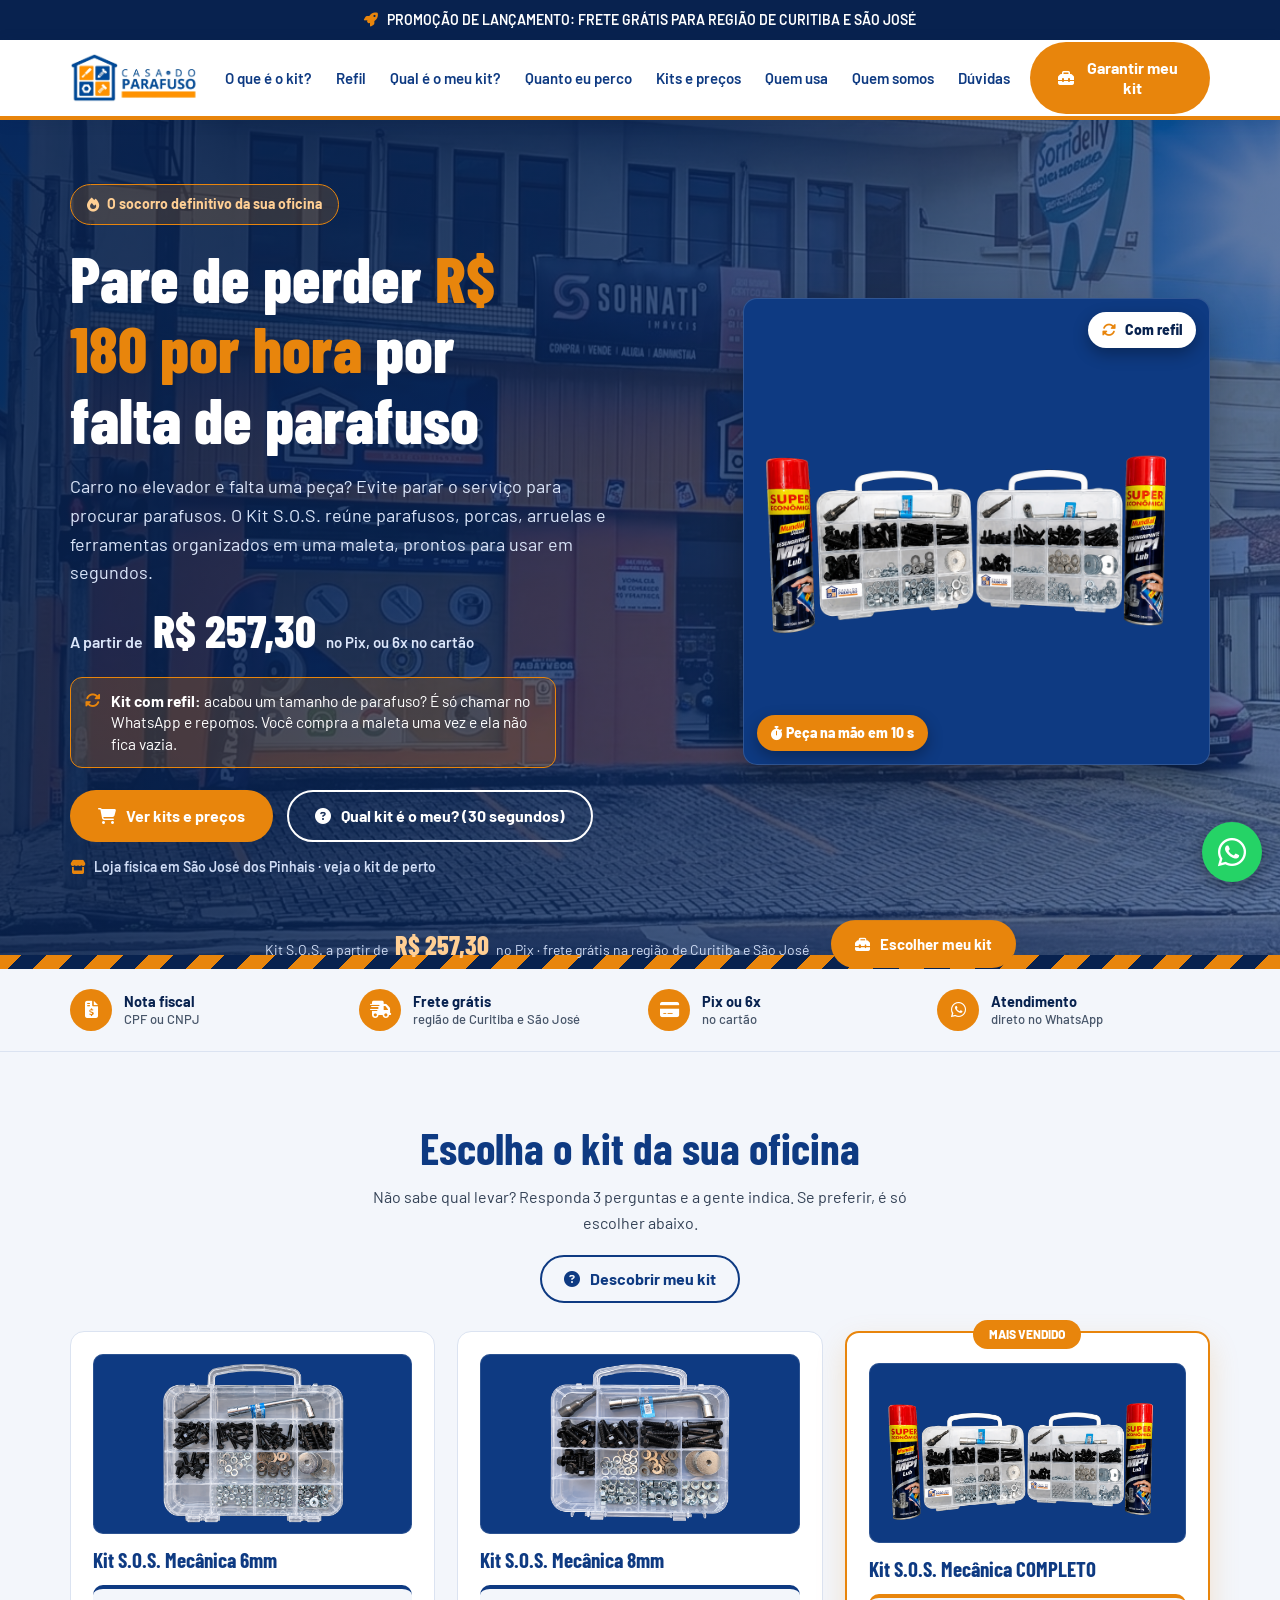
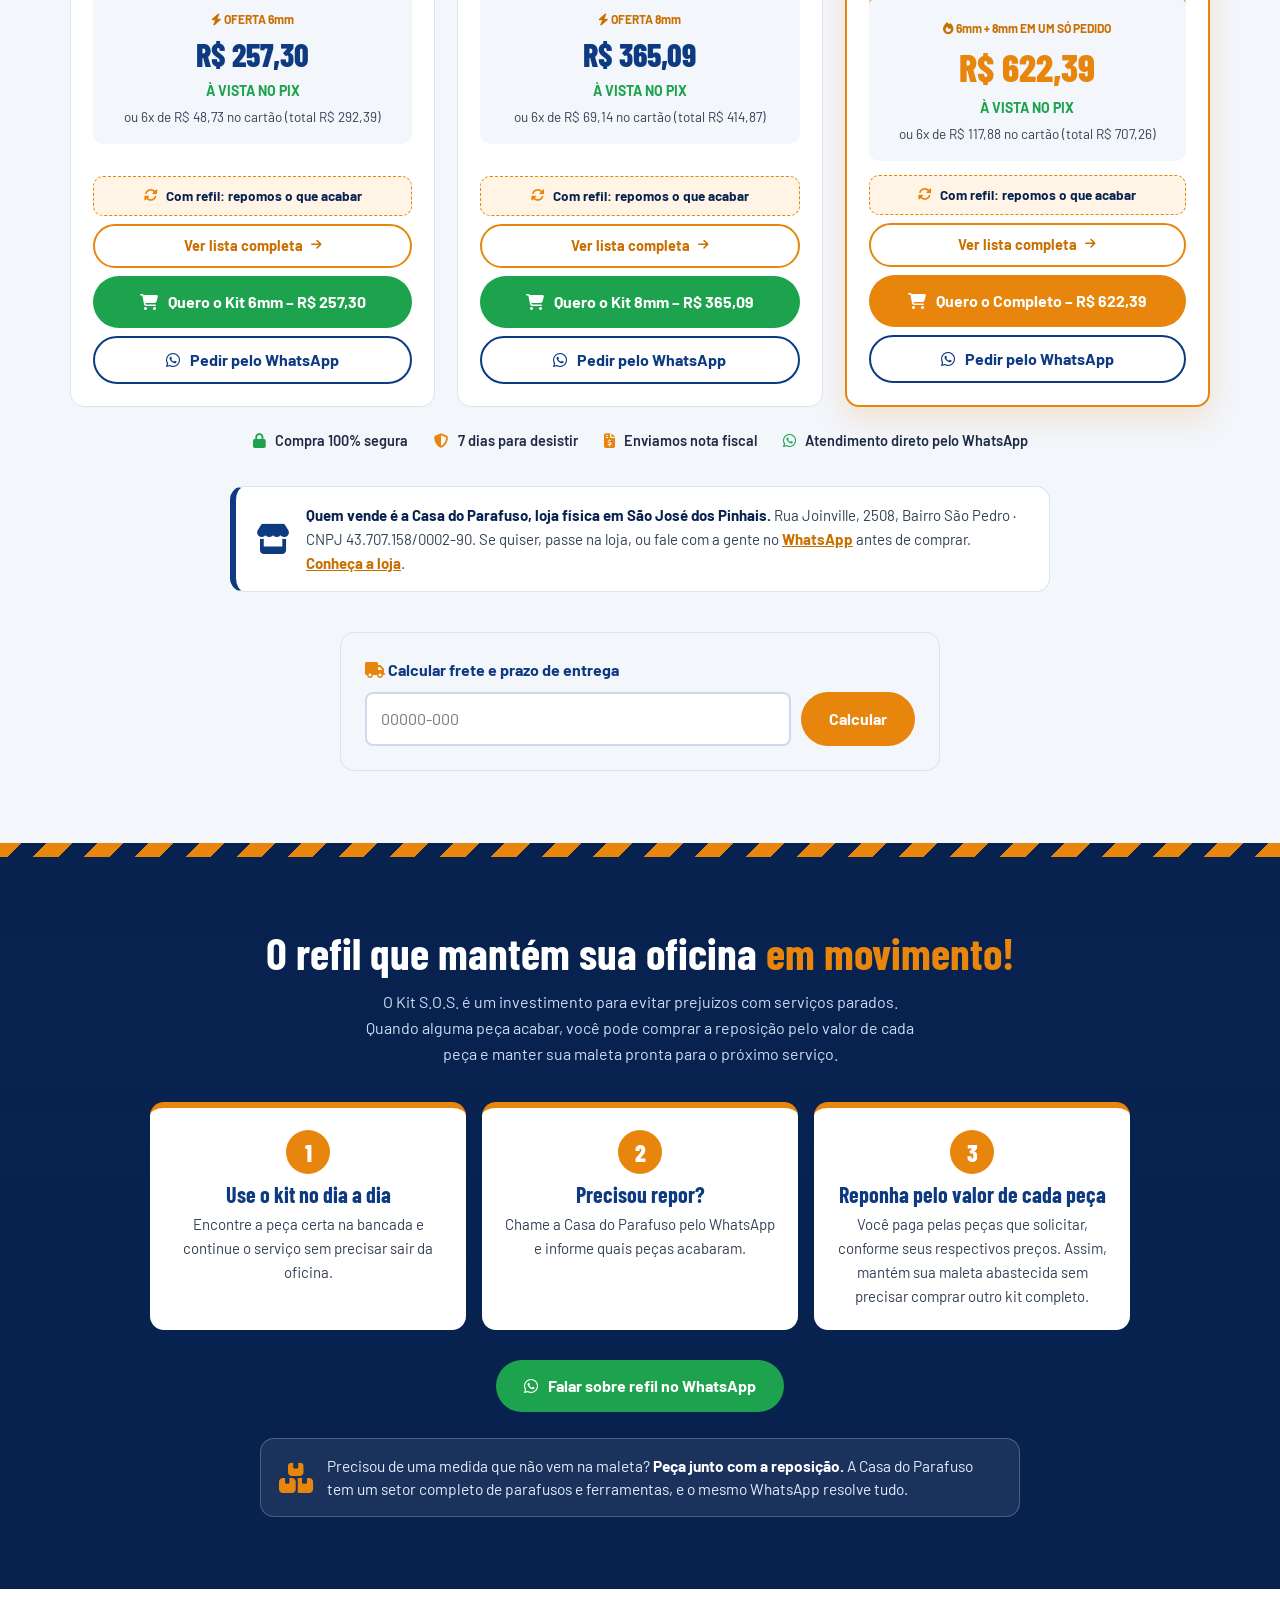
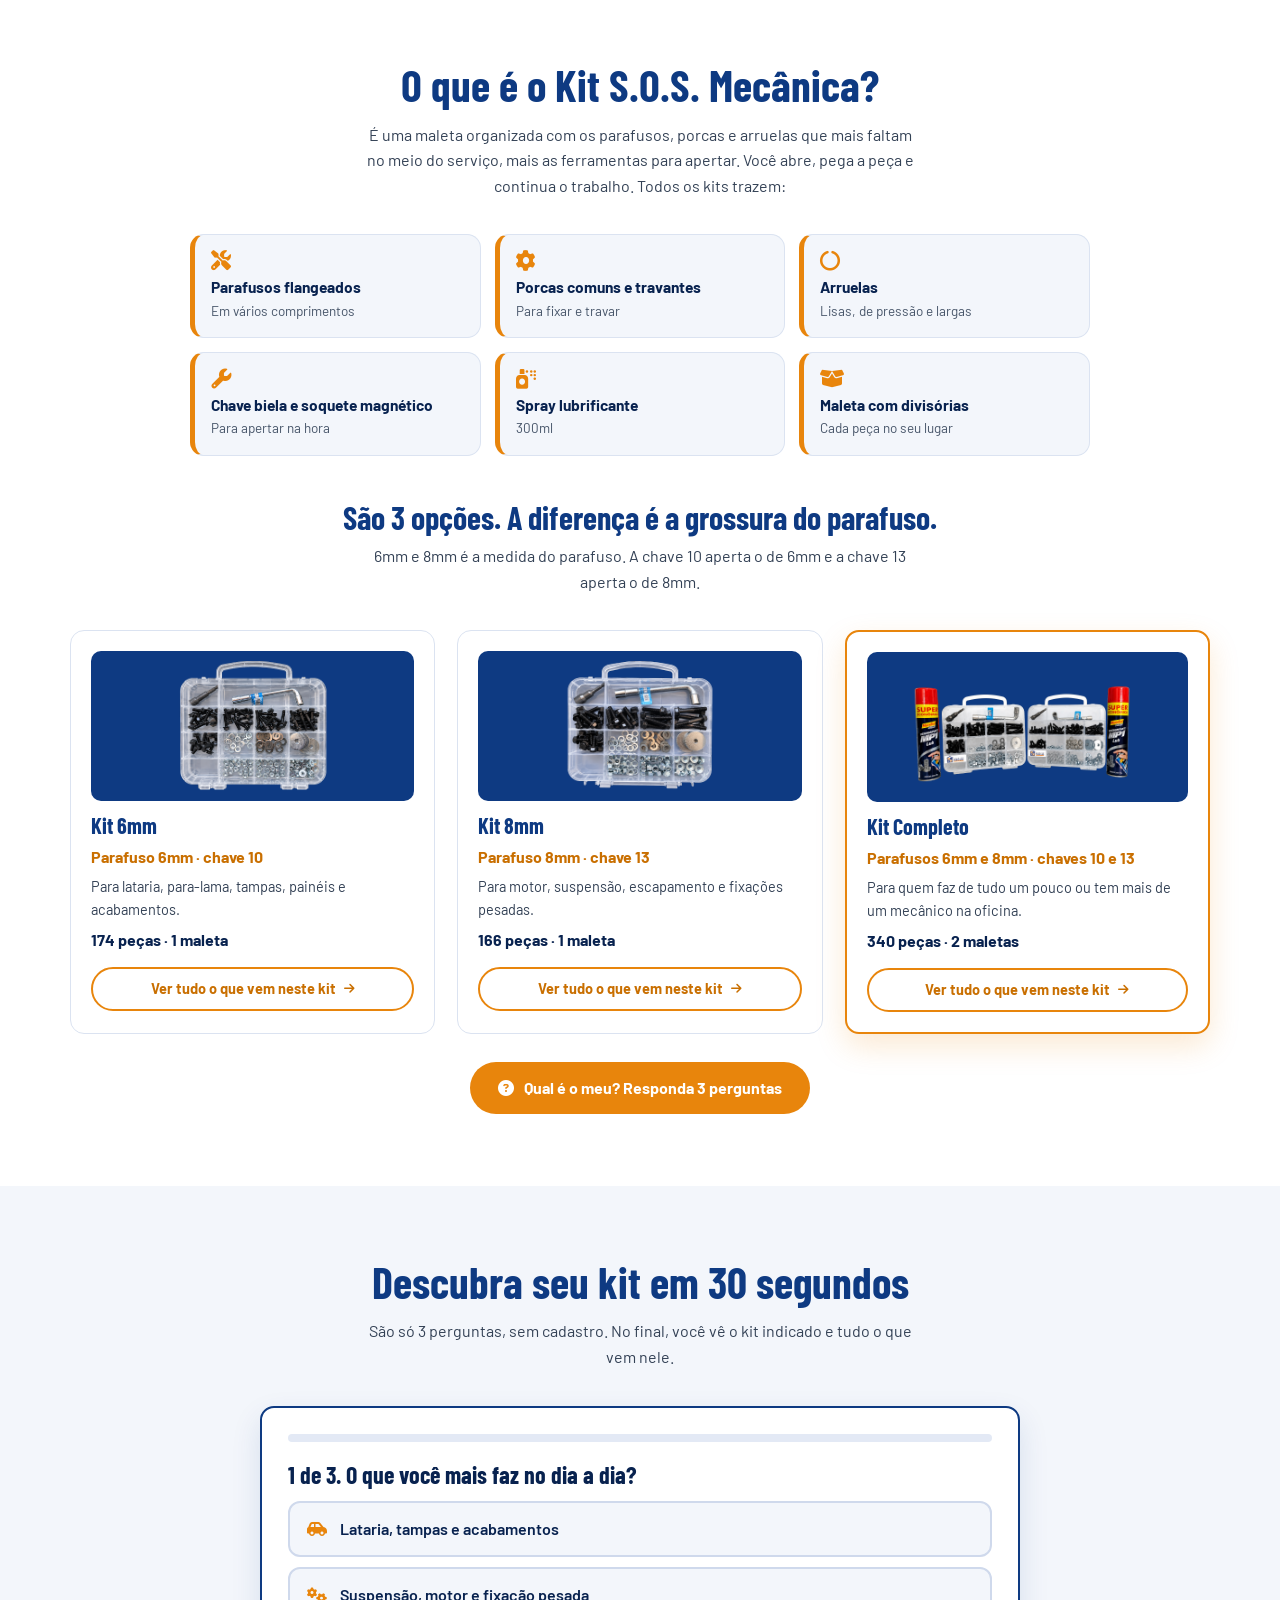
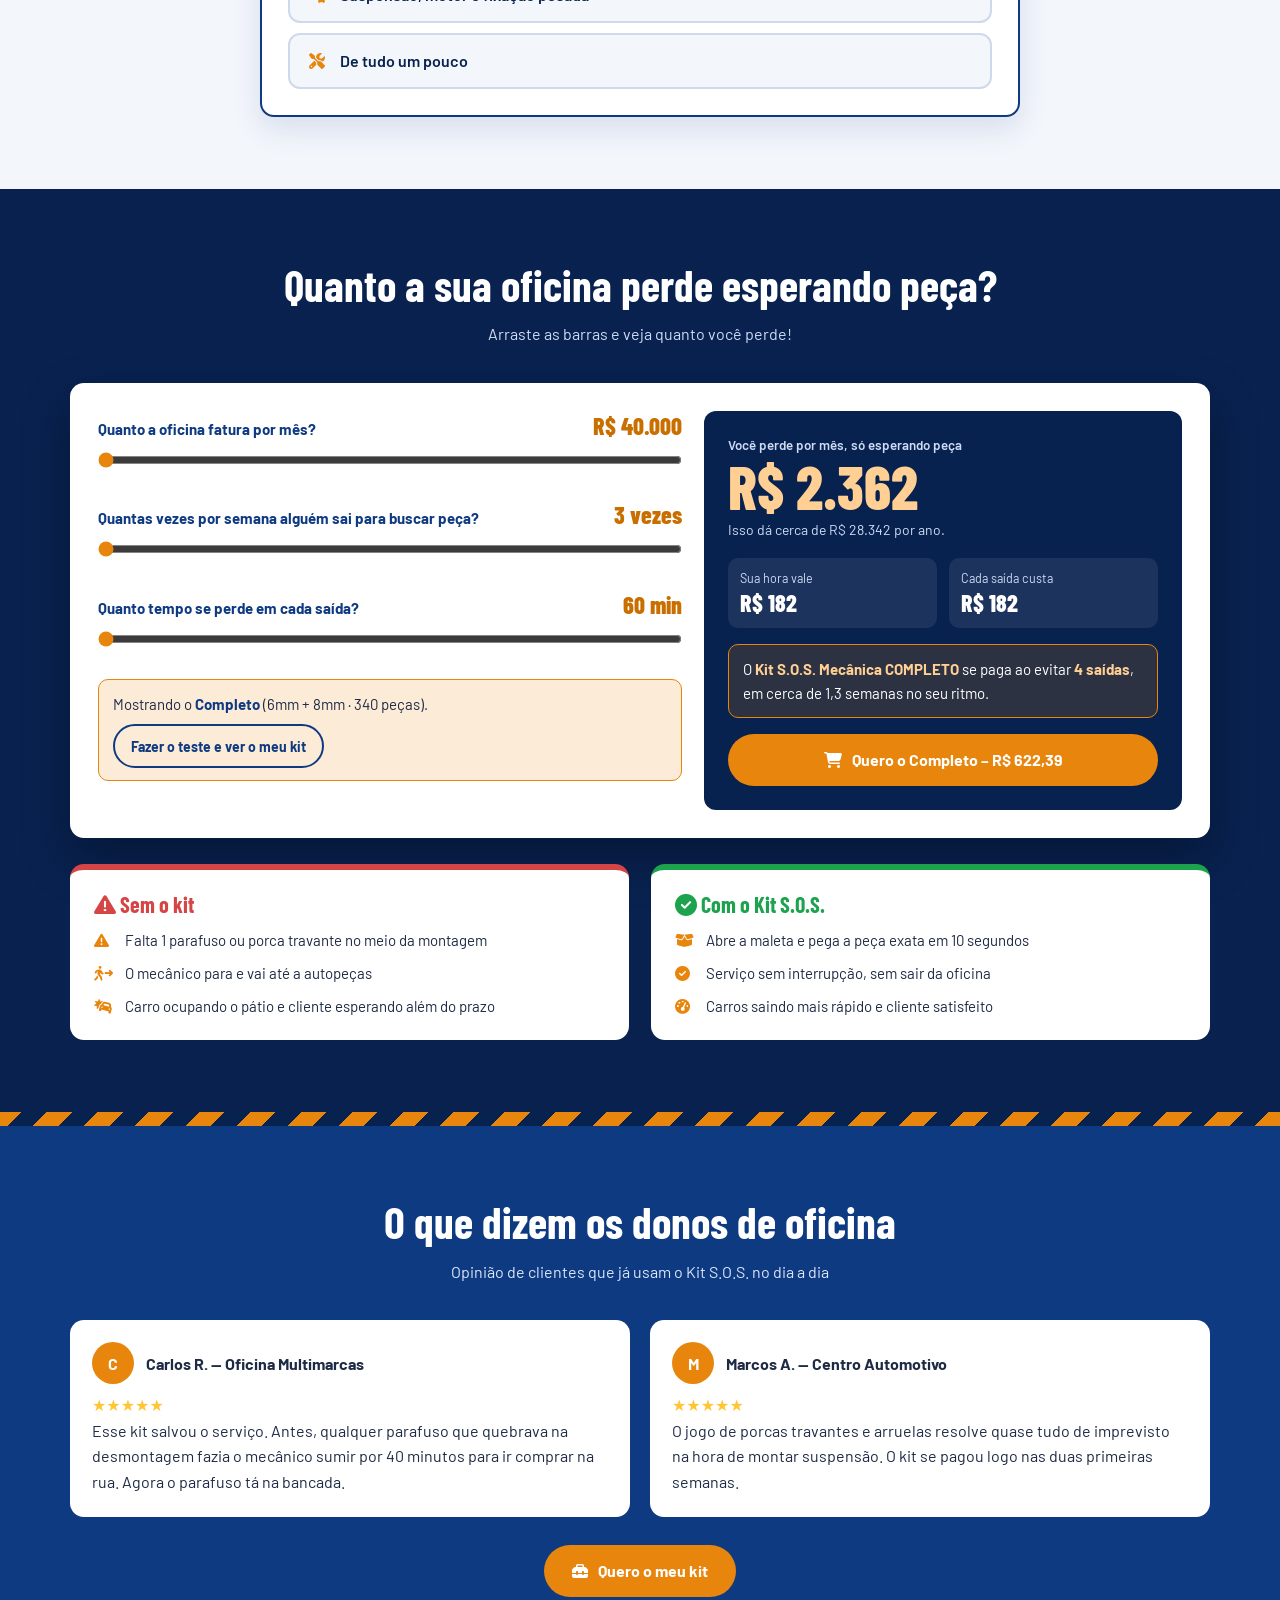
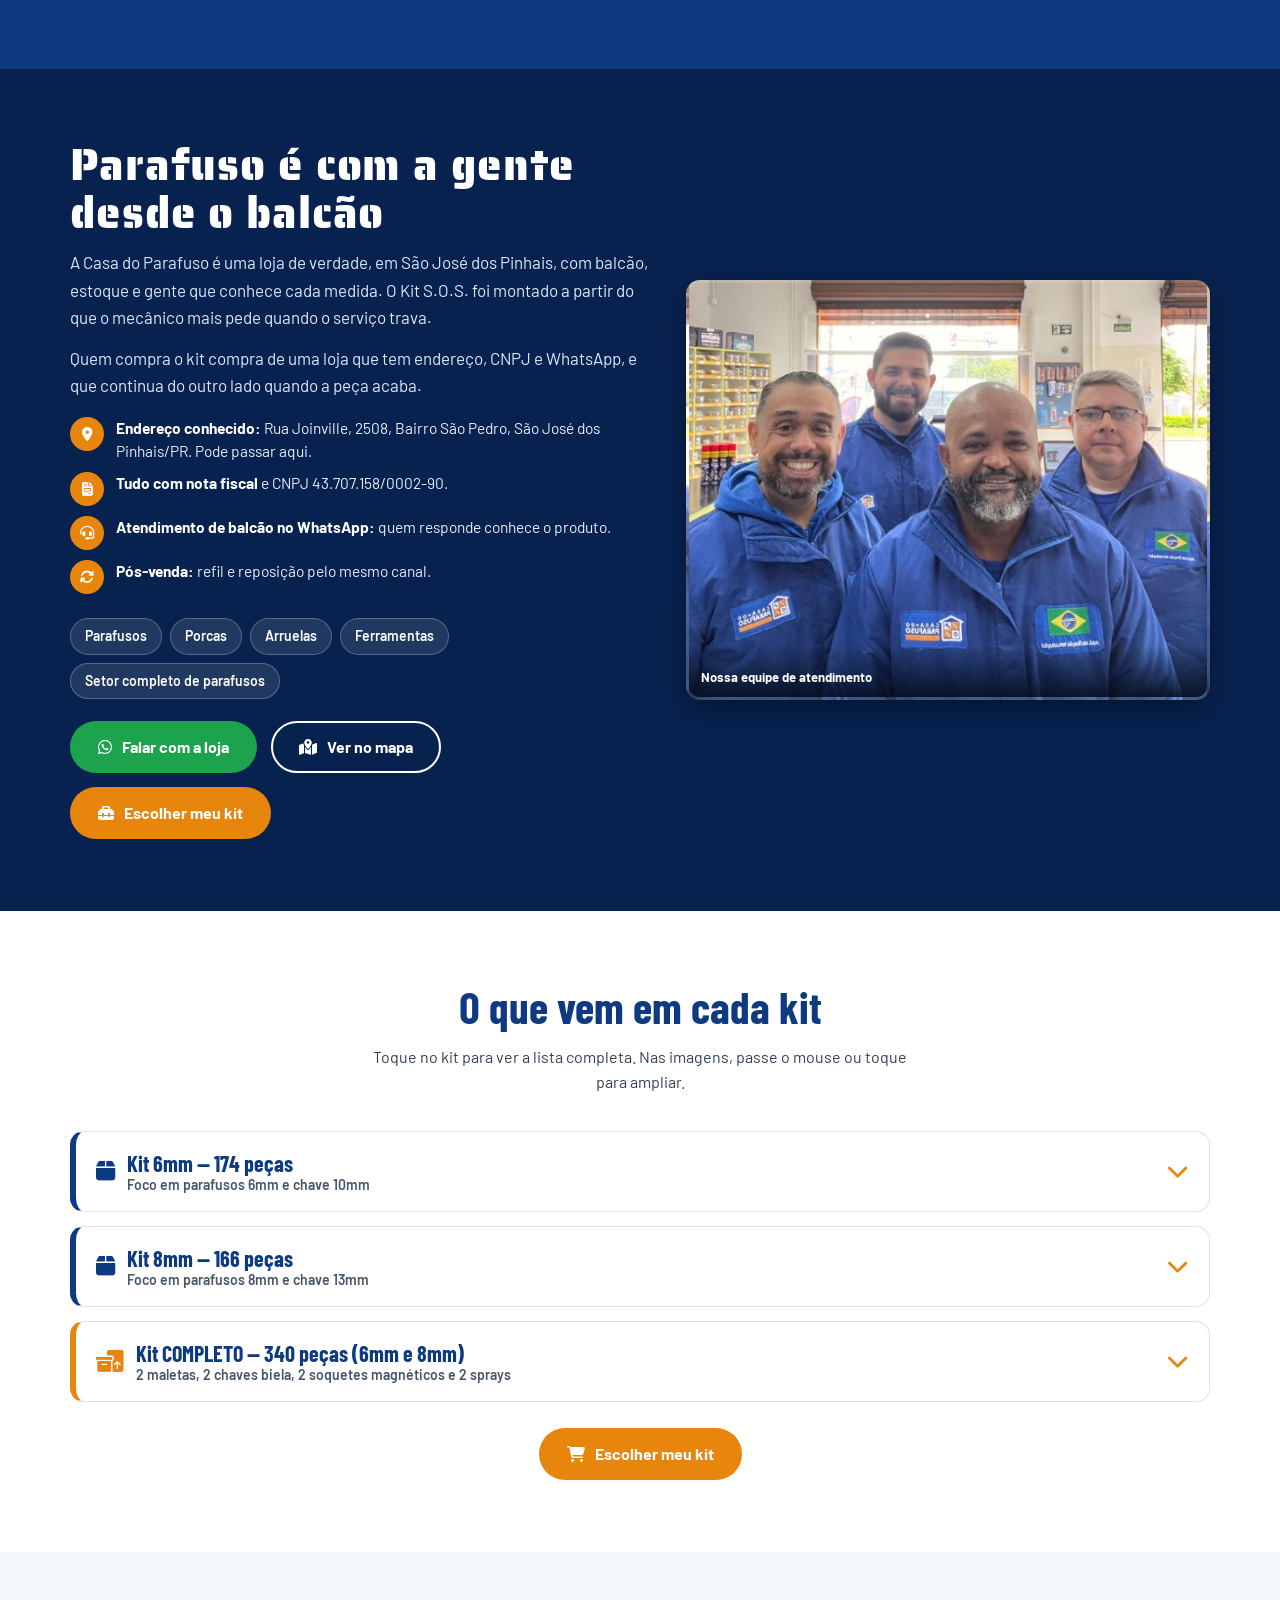
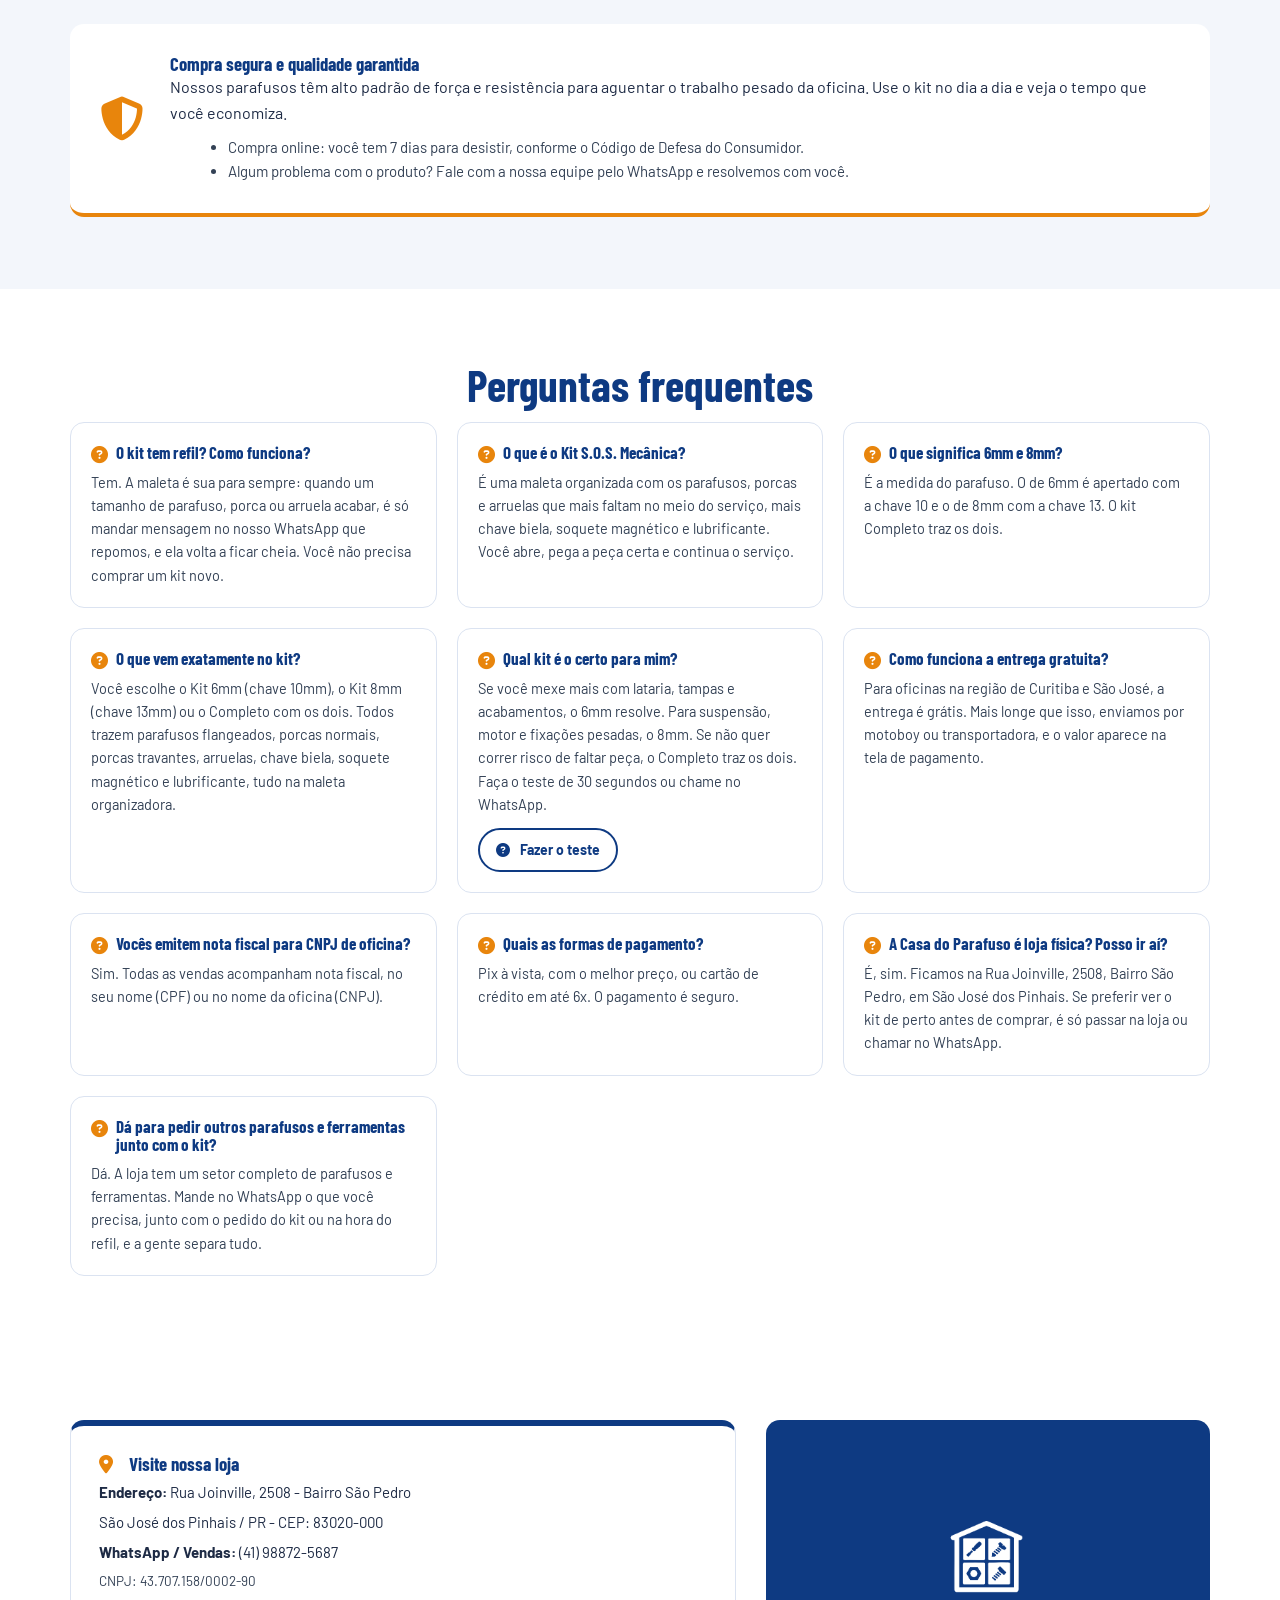
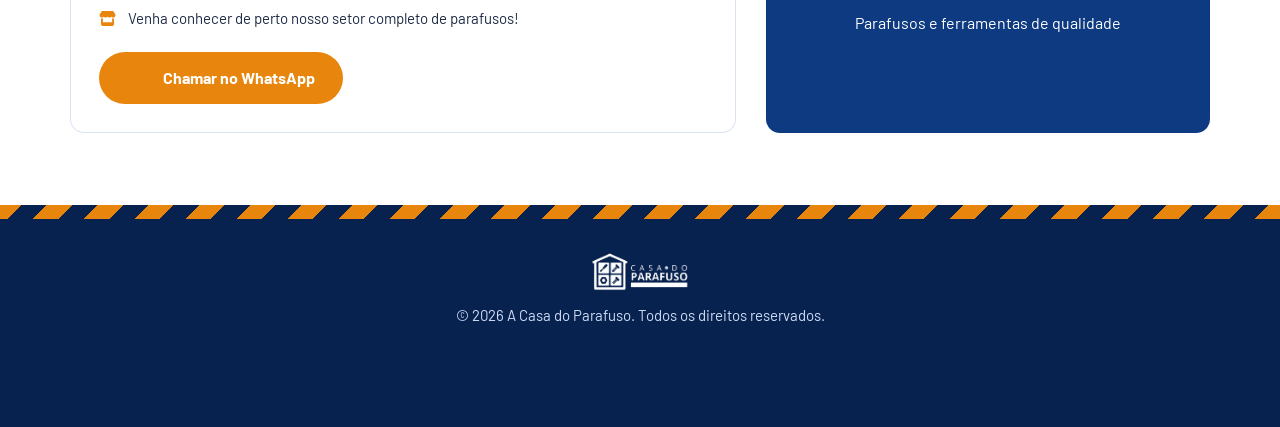
==== commit f066f8dd: "Rename index_corrigido_atendentes.html to index.html" ====
--- a/index.html
+++ b/index.html
@@ -242,9 +242,9 @@
 .sobre h2{color:#fff}
 .sobre .lead2{color:#dbe6fa;max-width:58ch;margin-bottom:14px;font-size:17px}
 .sobre .grid2{display:grid;grid-template-columns:1.05fr .95fr;gap:36px;align-items:center}
-.fotos{display:grid;grid-template-columns:1fr 1fr;grid-template-rows:200px 200px;gap:12px}
+.fotos{display:grid;grid-template-columns:1fr;grid-template-rows:minmax(280px, 420px);gap:12px}
 .foto{border-radius:var(--raio);background-color:var(--azul);background-size:cover;background-position:center;position:relative;overflow:hidden;box-shadow:0 10px 26px rgba(0,0,0,.35);border:3px solid rgba(255,255,255,.14)}
-.foto.g{grid-row:span 2}
+.foto.g{grid-row:auto}
 .foto span{position:absolute;left:0;right:0;bottom:0;padding:22px 12px 9px;background:linear-gradient(transparent,rgba(5,14,31,.88));font-size:13px;font-weight:700;color:#fff}
 .sfatos{list-style:none;padding:0;display:grid;gap:10px;margin:18px 0 24px}
 .sfatos li{display:flex;gap:12px;align-items:flex-start;color:#e5edfb;font-size:15.5px;line-height:1.45}
@@ -807,7 +807,7 @@
 </section>
 
 <!-- NOVO: QUEM SOMOS / HISTÓRIA DA LOJA
-     Fotos (fundo das caixas): CDP-LOJA-SETOR.jpg, CDP-BALCAO.jpg, CDP-ENTREGA.jpg
+     Foto da equipe: Atendentes.jpg
      Troque os textos abaixo pela história real da loja (ano, fundador, curiosidades). -->
 <section id="sobre" class="sobre chapa">
   <div class="wrap grid2">
@@ -831,9 +831,7 @@
       </div>
     </div>
     <div class="fotos">
-      <div class="foto g" style="background-image:url('CDP-LOJA-SETOR.jpg')" role="img" aria-label="Setor de parafusos da Casa do Parafuso"><span>Nosso setor de parafusos</span></div>
-      <div class="foto" style="background-image:url('CDP-BALCAO.jpg')" role="img" aria-label="Balcão de atendimento da Casa do Parafuso"><span>Balcão de atendimento</span></div>
-      <div class="foto" style="background-image:url('CDP-ENTREGA.jpg')" role="img" aria-label="Entrega de kits pela Casa do Parafuso"><span>Entrega na sua oficina</span></div>
+      <div class="foto" style="background-image:url('Atendentes.jpg')" role="img" aria-label="Equipe de atendimento da Casa do Parafuso"><span>Nossa equipe de atendimento</span></div>
     </div>
   </div>
 </section>
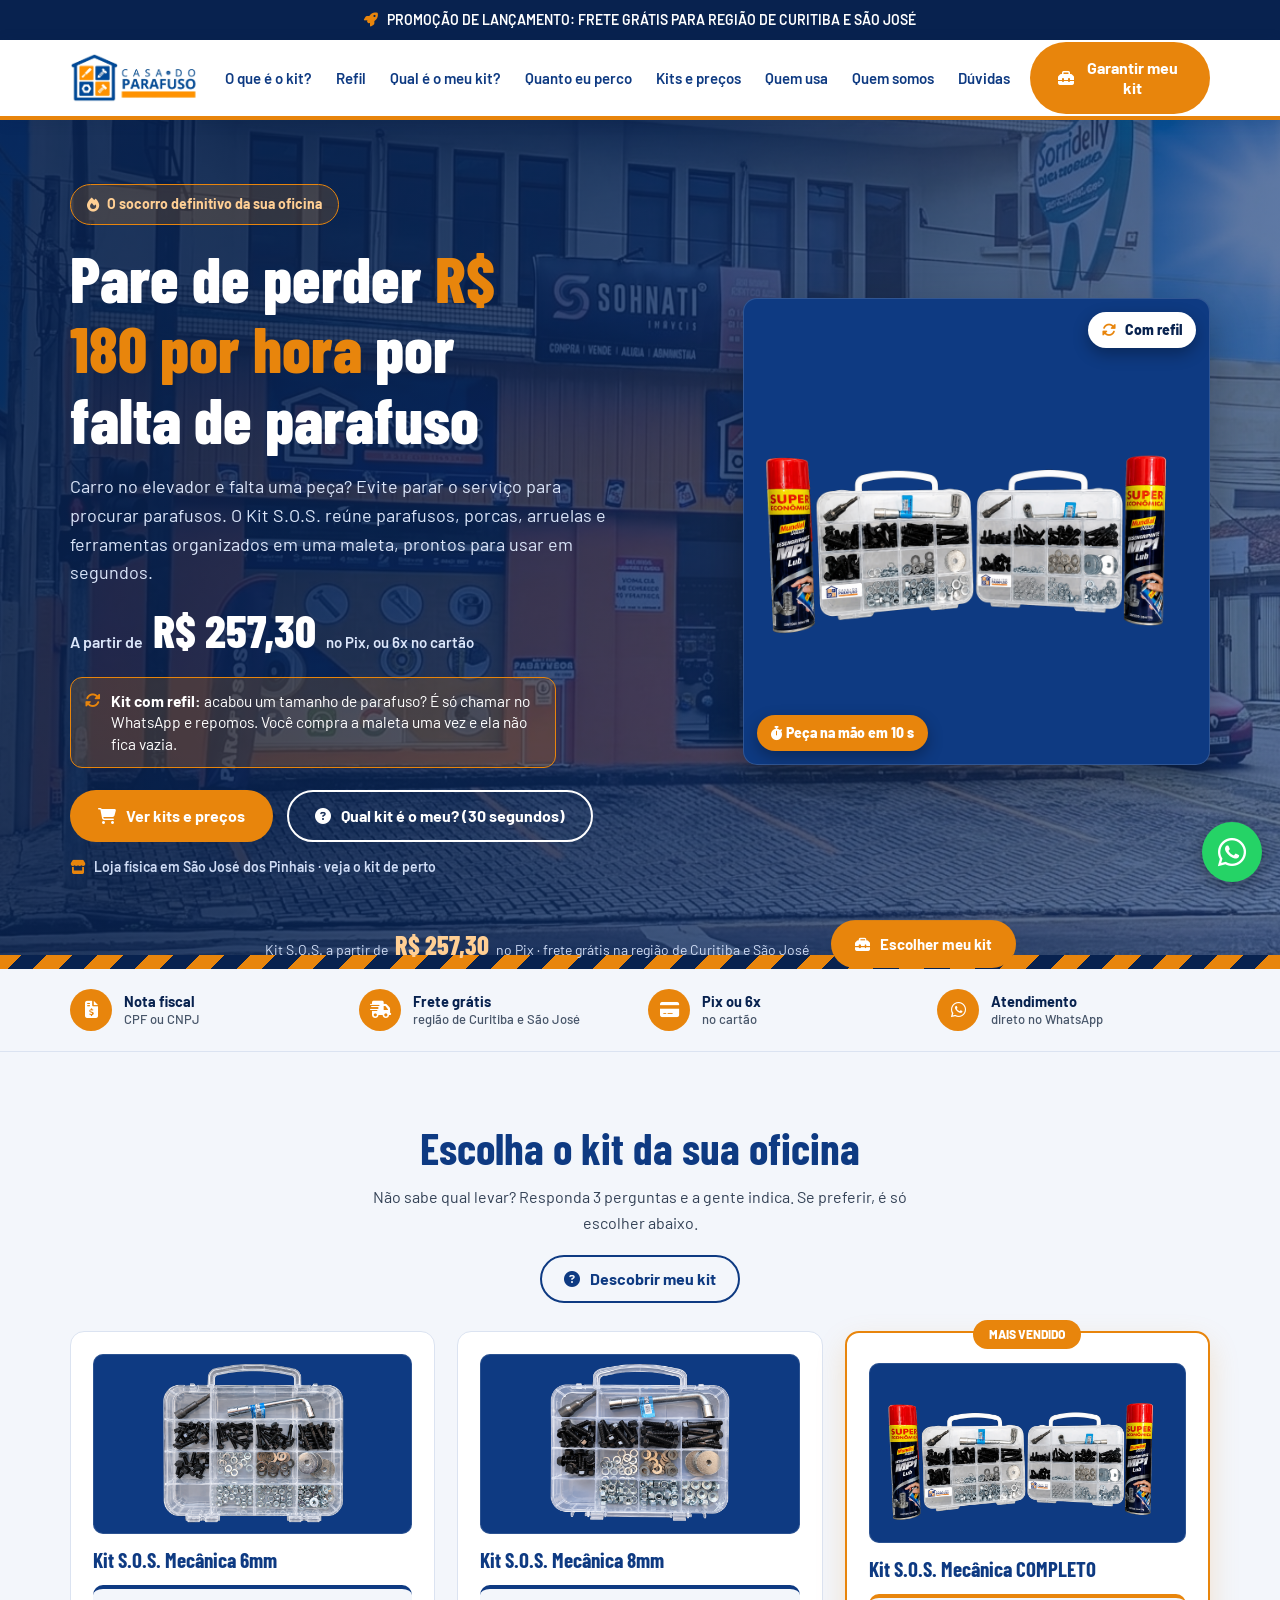
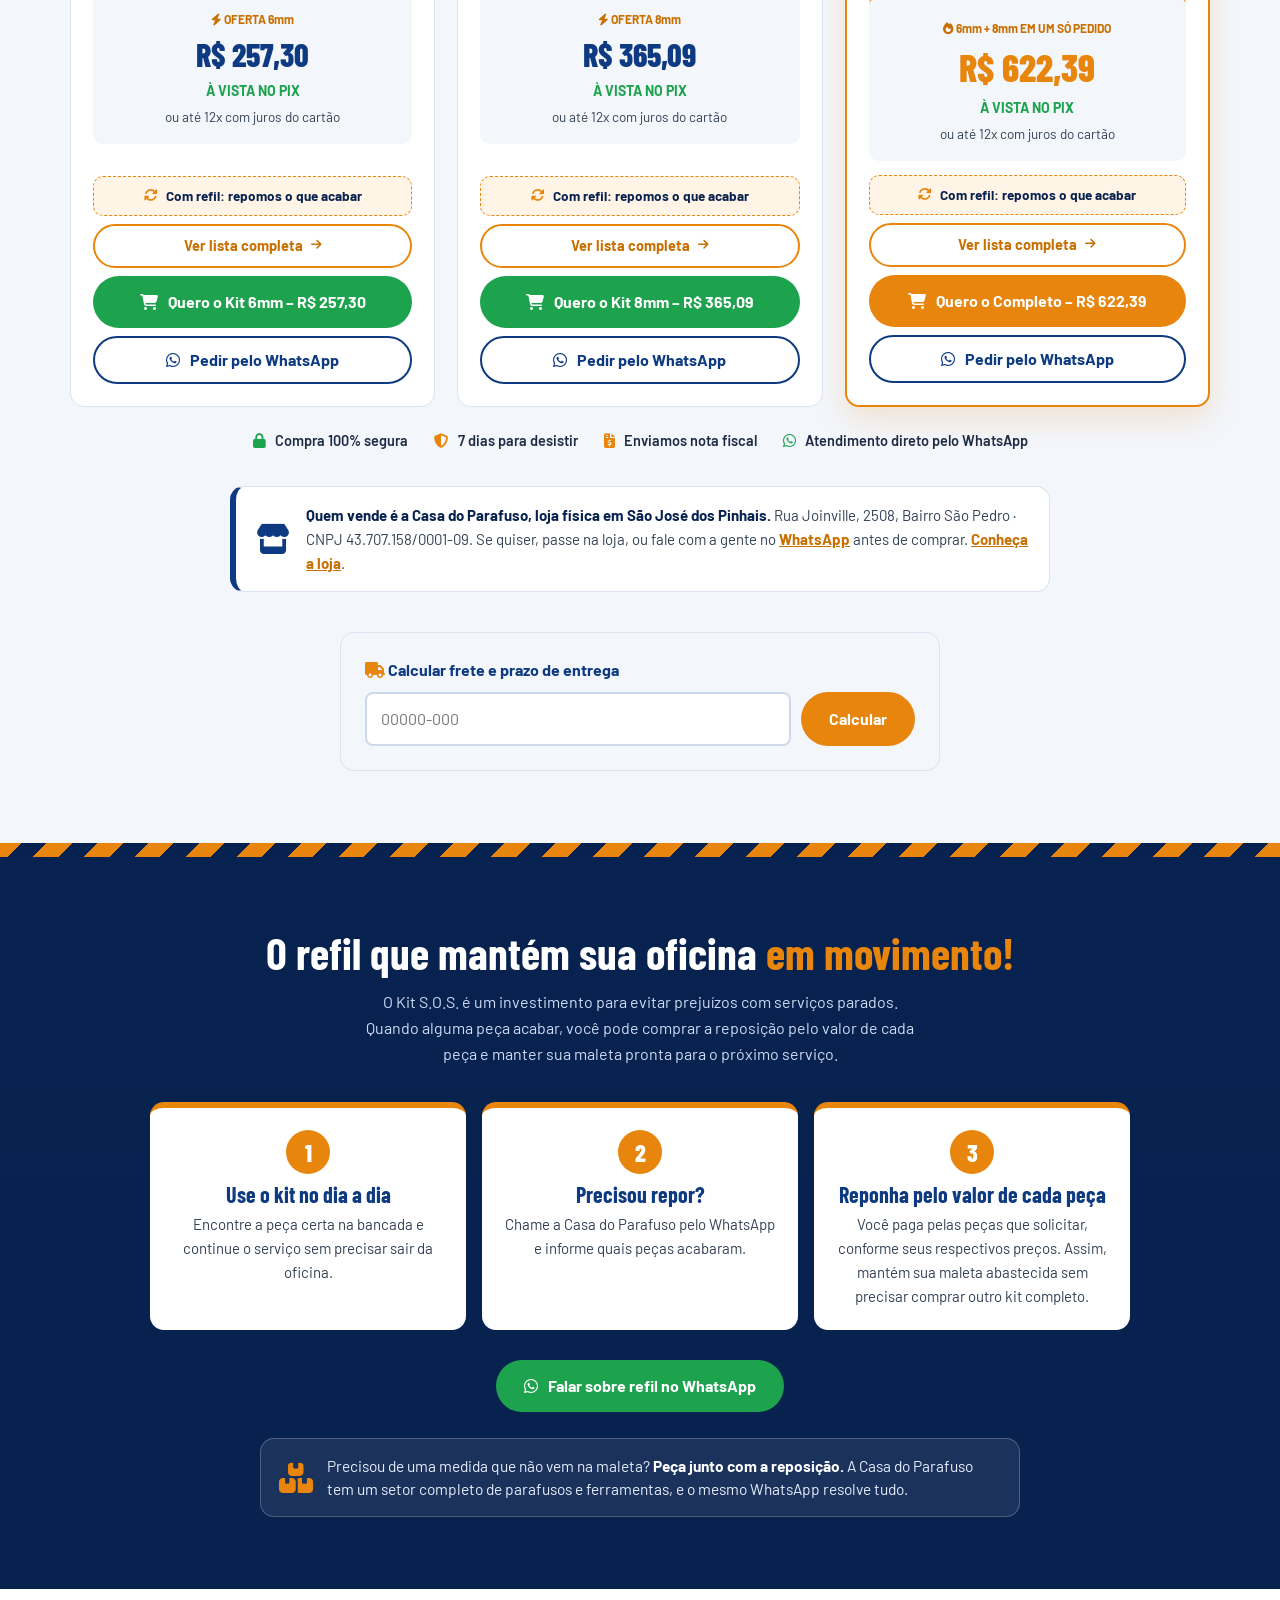
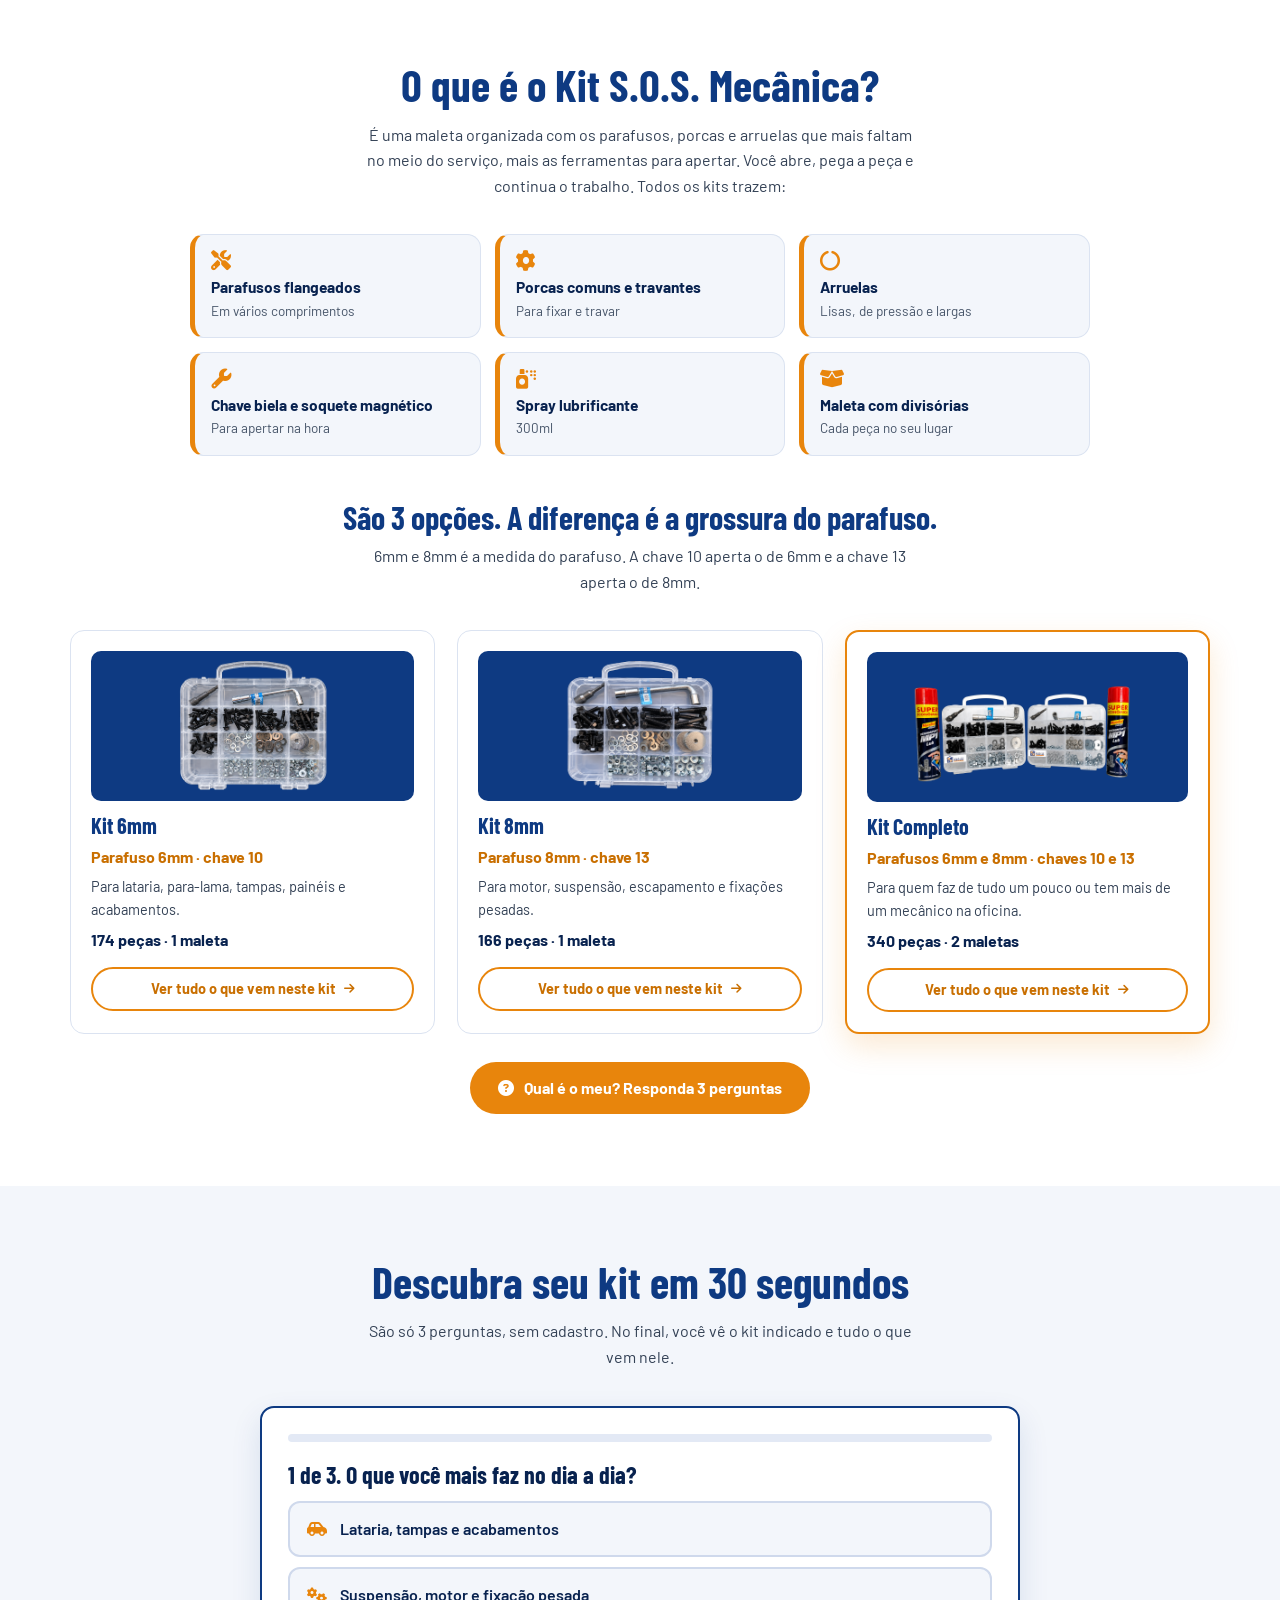
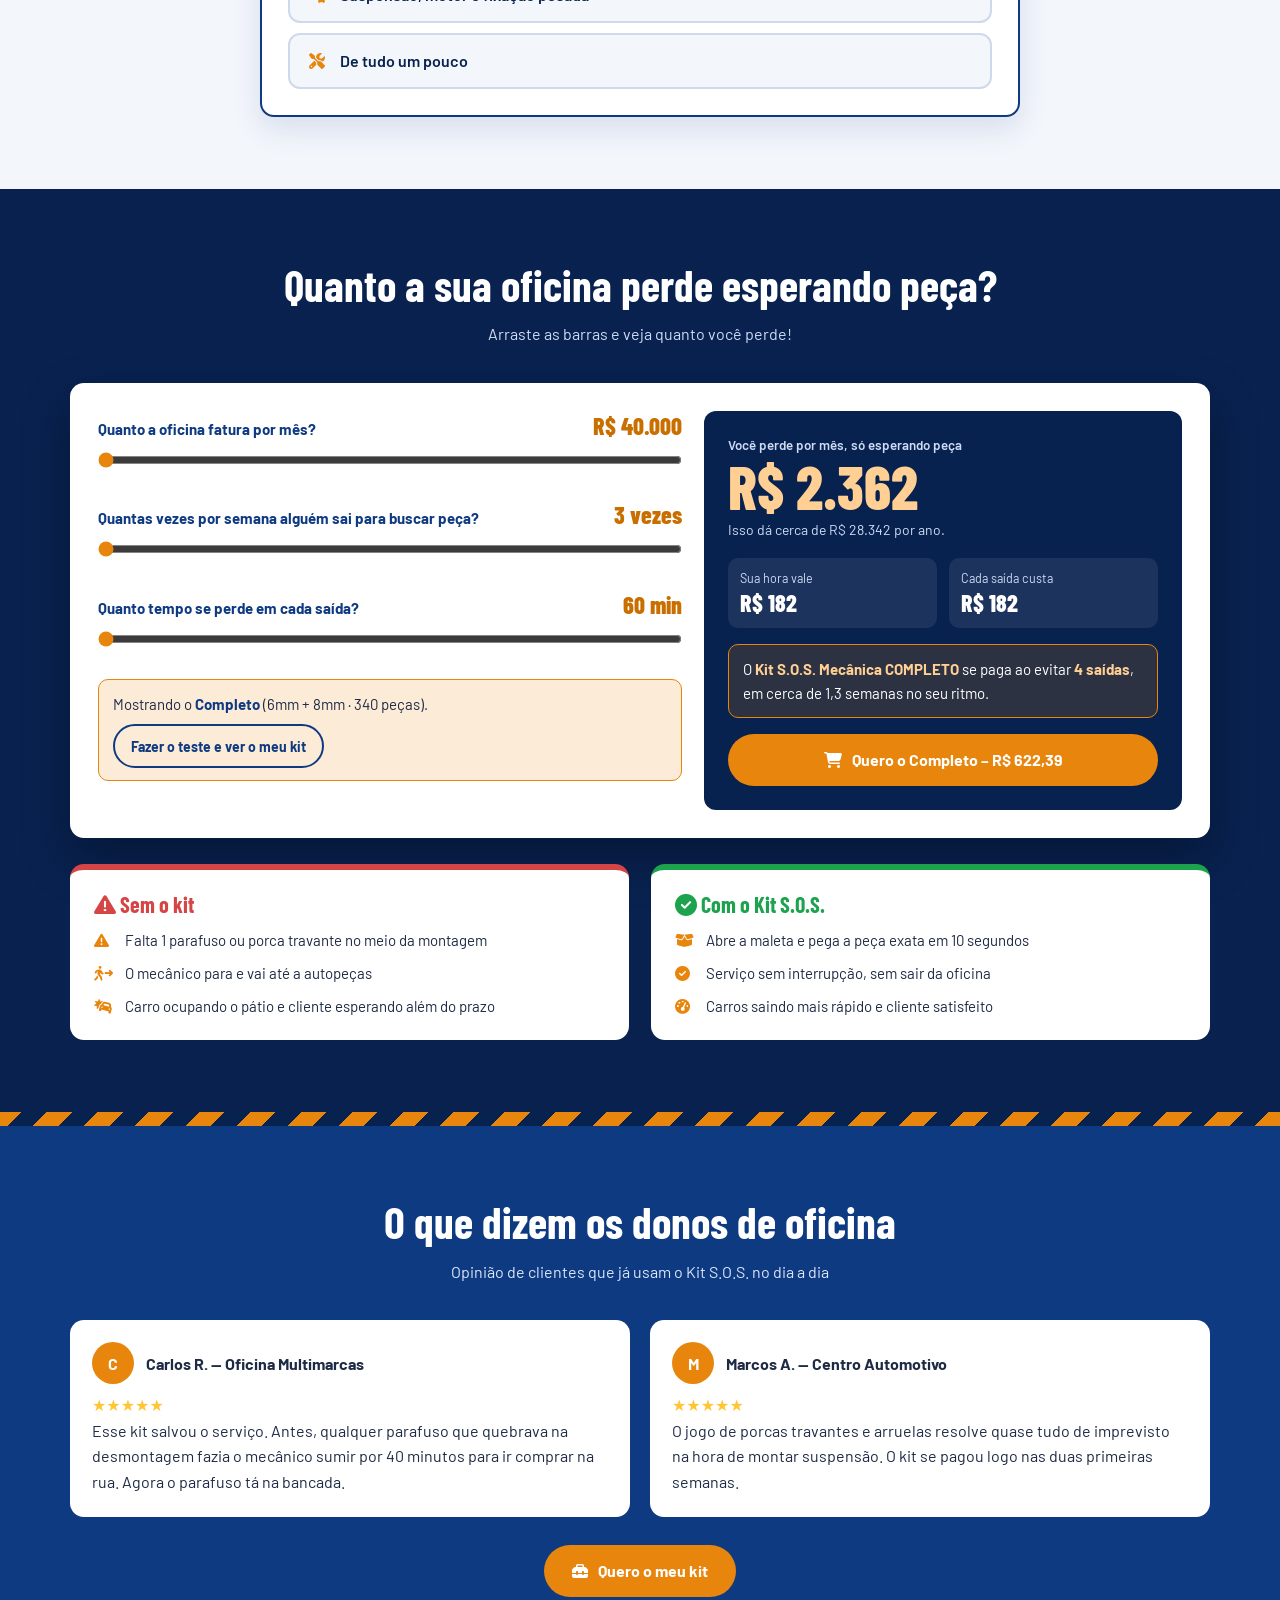
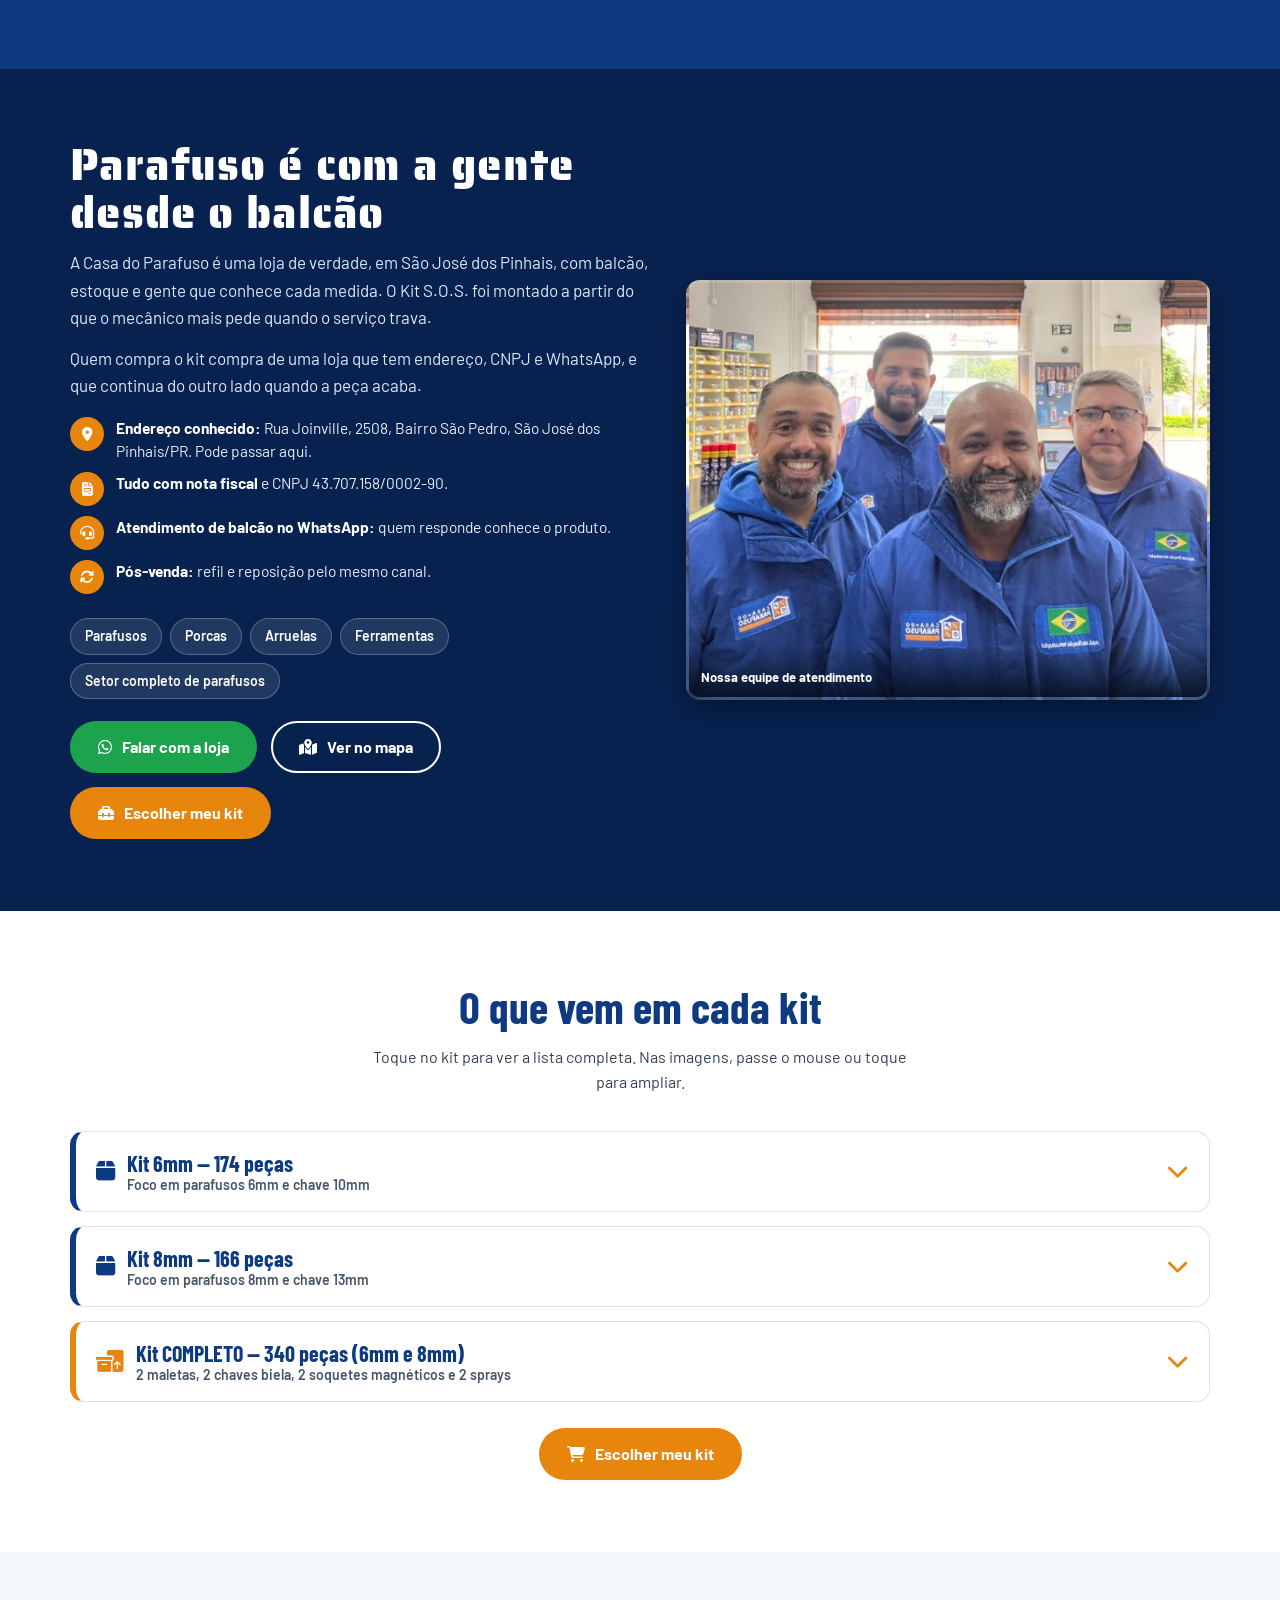
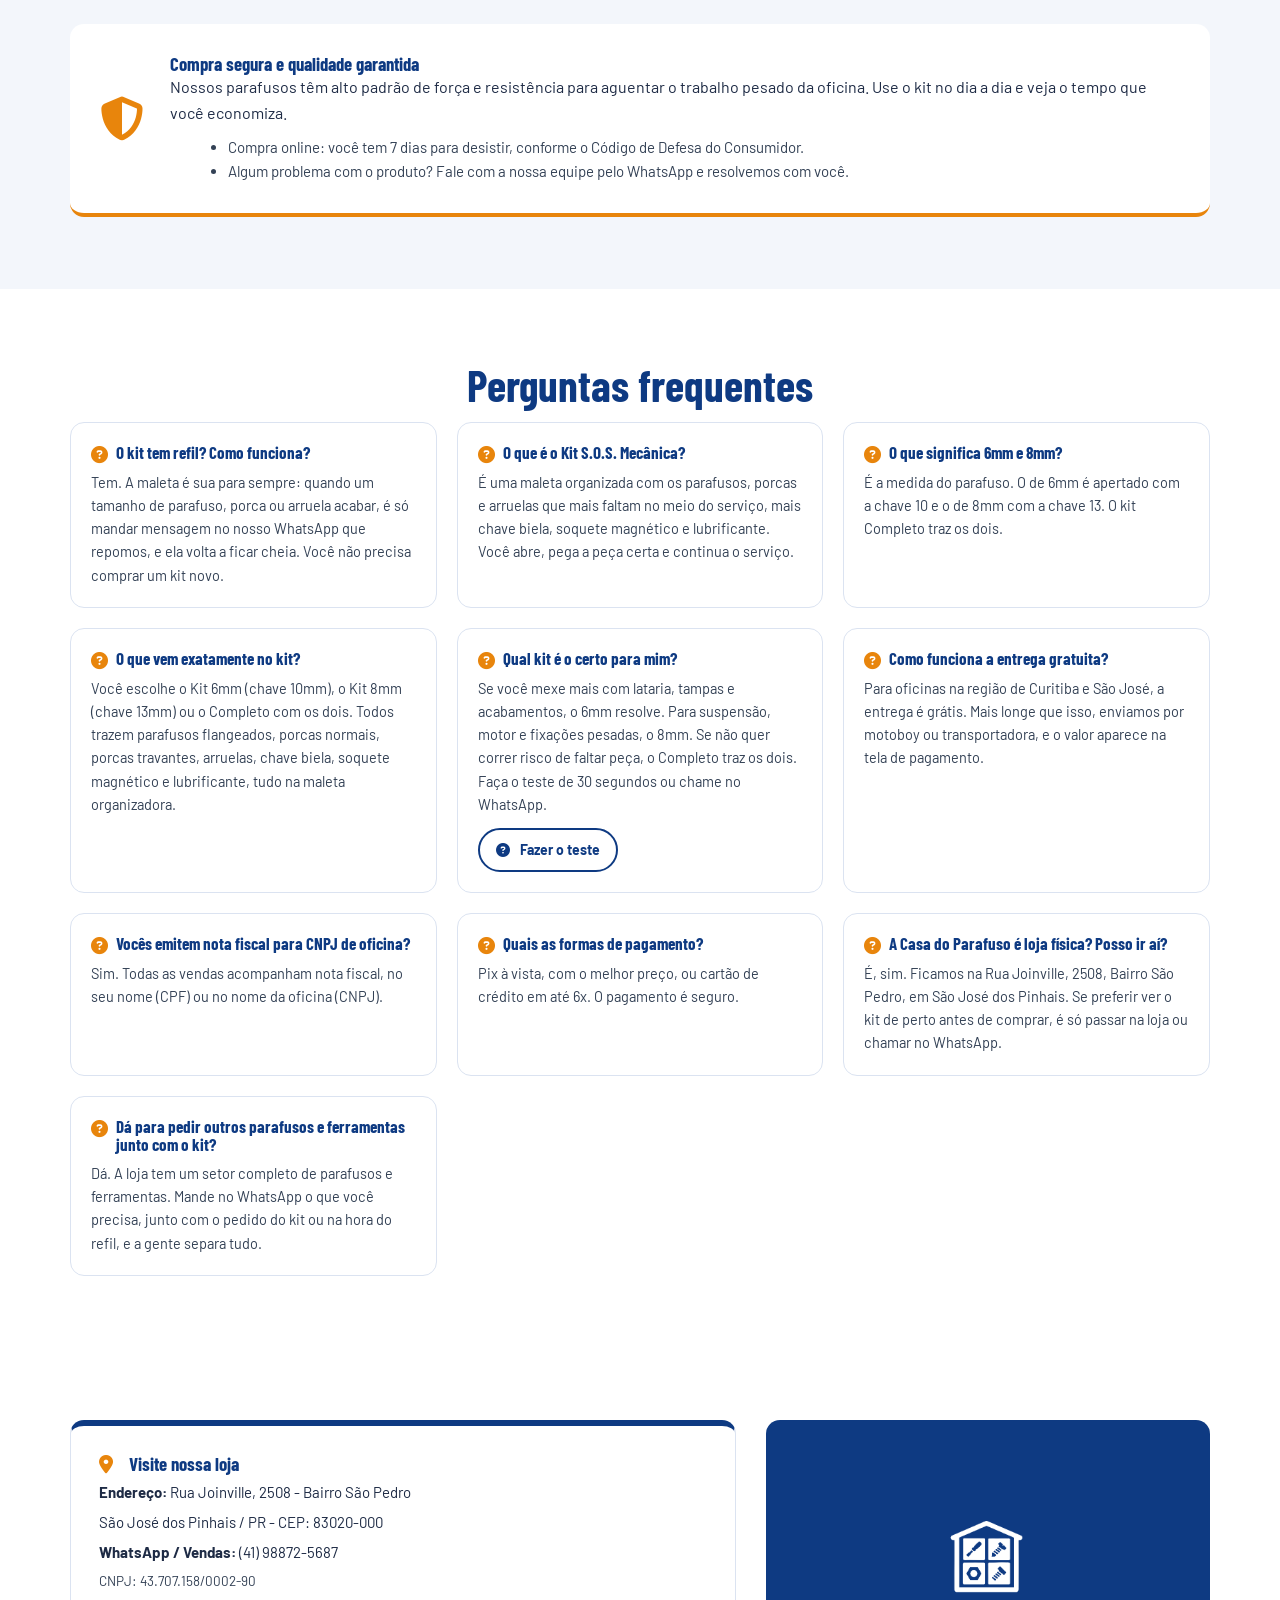
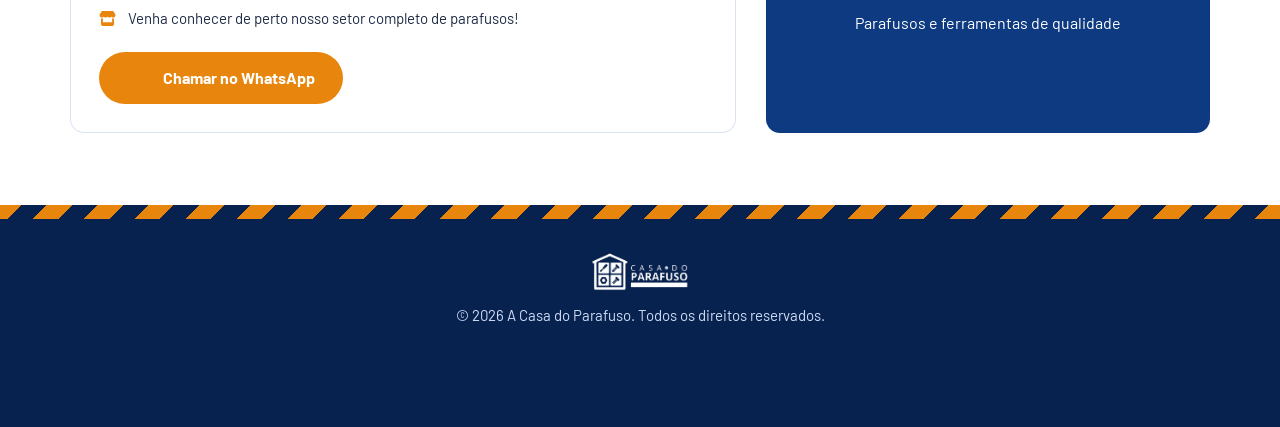
==== commit 26487914: "Revise payment options and seller details in index.html Updated installment payment options and sell" ====
--- a/index.html
+++ b/index.html
@@ -550,7 +550,7 @@
         <span class="tag"><i class="fa-solid fa-bolt"></i> OFERTA 6mm</span>
         <b>R$ 257,30</b>
         <span class="pix">À VISTA NO PIX</span>
-        <p class="parc">ou 6x de R$ 48,73 no cartão (total R$ 292,39)</p>
+        <p class="parc">ou até 12x com juros do cartão</p>
       </div>
     </div>
 
@@ -579,7 +579,7 @@
         <span class="tag"><i class="fa-solid fa-bolt"></i> OFERTA 8mm</span>
         <b>R$ 365,09</b>
         <span class="pix">À VISTA NO PIX</span>
-        <p class="parc">ou 6x de R$ 69,14 no cartão (total R$ 414,87)</p>
+        <p class="parc">ou até 12x com juros do cartão</p>
       </div>
     </div>
 
@@ -610,7 +610,7 @@
         <span class="tag"><i class="fa-solid fa-fire"></i> 6mm + 8mm EM UM SÓ PEDIDO</span>
         <b>R$ 622,39</b>
         <span class="pix">À VISTA NO PIX</span>
-        <p class="parc">ou 6x de R$ 117,88 no cartão (total R$ 707,26)</p>
+        <p class="parc">ou até 12x com juros do cartão</p>
       </div>
     </div>
 
@@ -641,7 +641,7 @@
     <!-- NOVO: quem está vendendo (segurança) -->
     <div class="quemvende">
       <i class="fa-solid fa-store"></i>
-      <p><b>Quem vende é a Casa do Parafuso, loja física em São José dos Pinhais.</b> Rua Joinville, 2508, Bairro São Pedro · CNPJ 43.707.158/0002-90. Se quiser, passe na loja, ou fale com a gente no <a href="https://wa.me/5541988725687" target="_blank" rel="noopener">WhatsApp</a> antes de comprar. <a href="#sobre">Conheça a loja</a>.</p>
+      <p><b>Quem vende é a Casa do Parafuso, loja física em São José dos Pinhais.</b> Rua Joinville, 2508, Bairro São Pedro · CNPJ 43.707.158/0001-09. Se quiser, passe na loja, ou fale com a gente no <a href="https://wa.me/5541988725687" target="_blank" rel="noopener">WhatsApp</a> antes de comprar. <a href="#sobre">Conheça a loja</a>.</p>
     </div>
 
     <div class="frete">
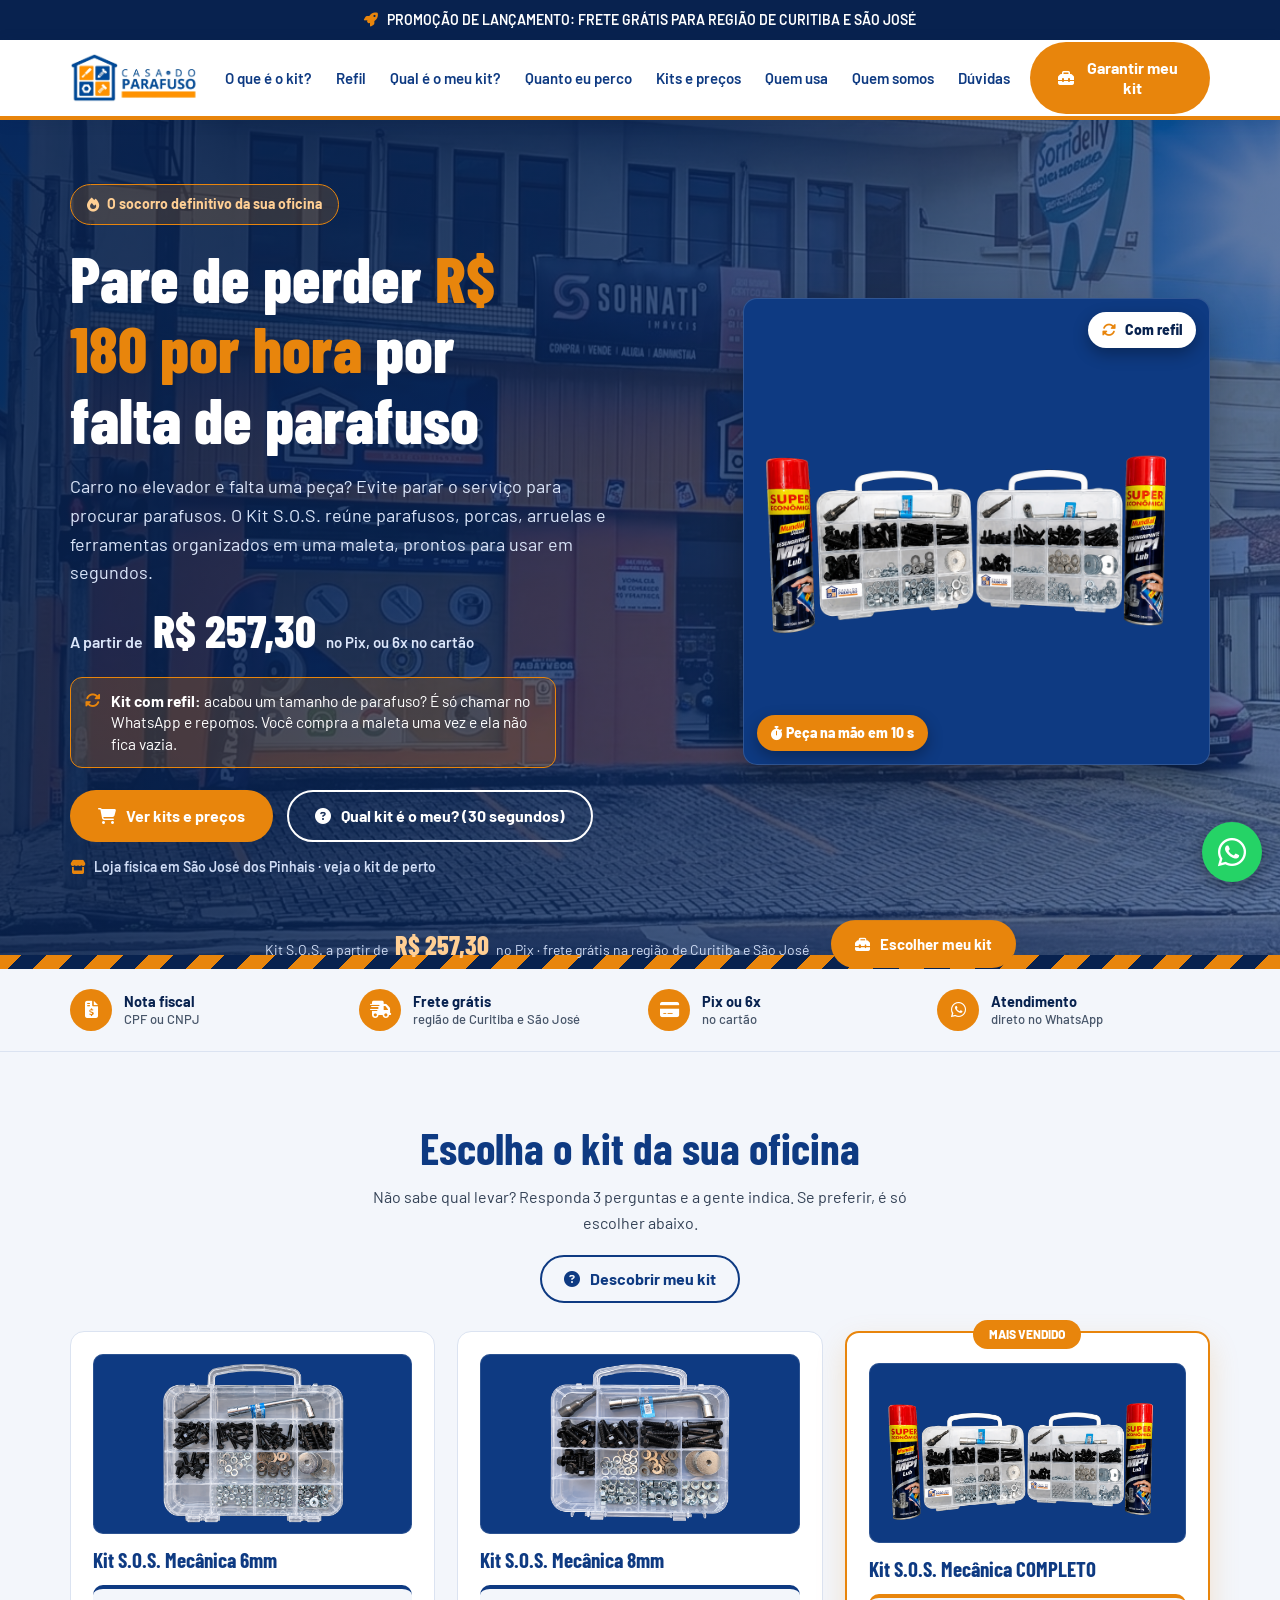
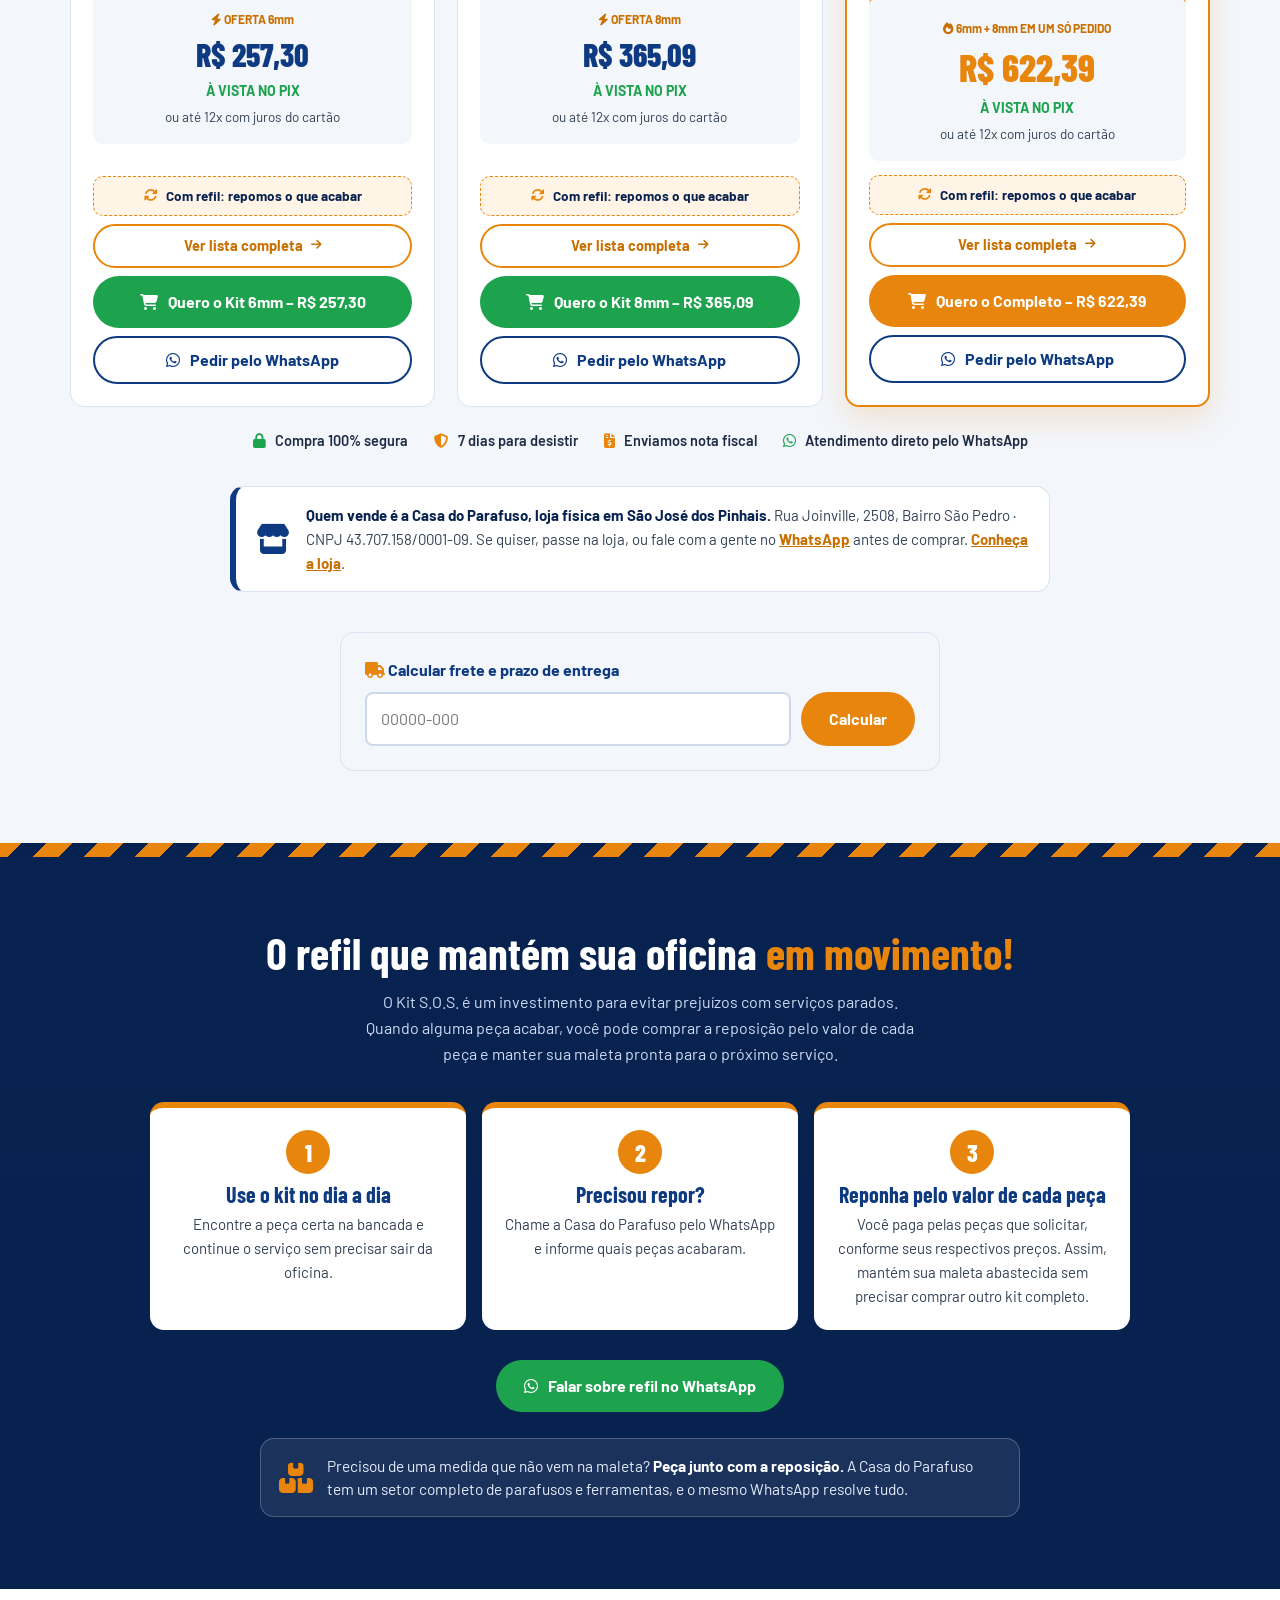
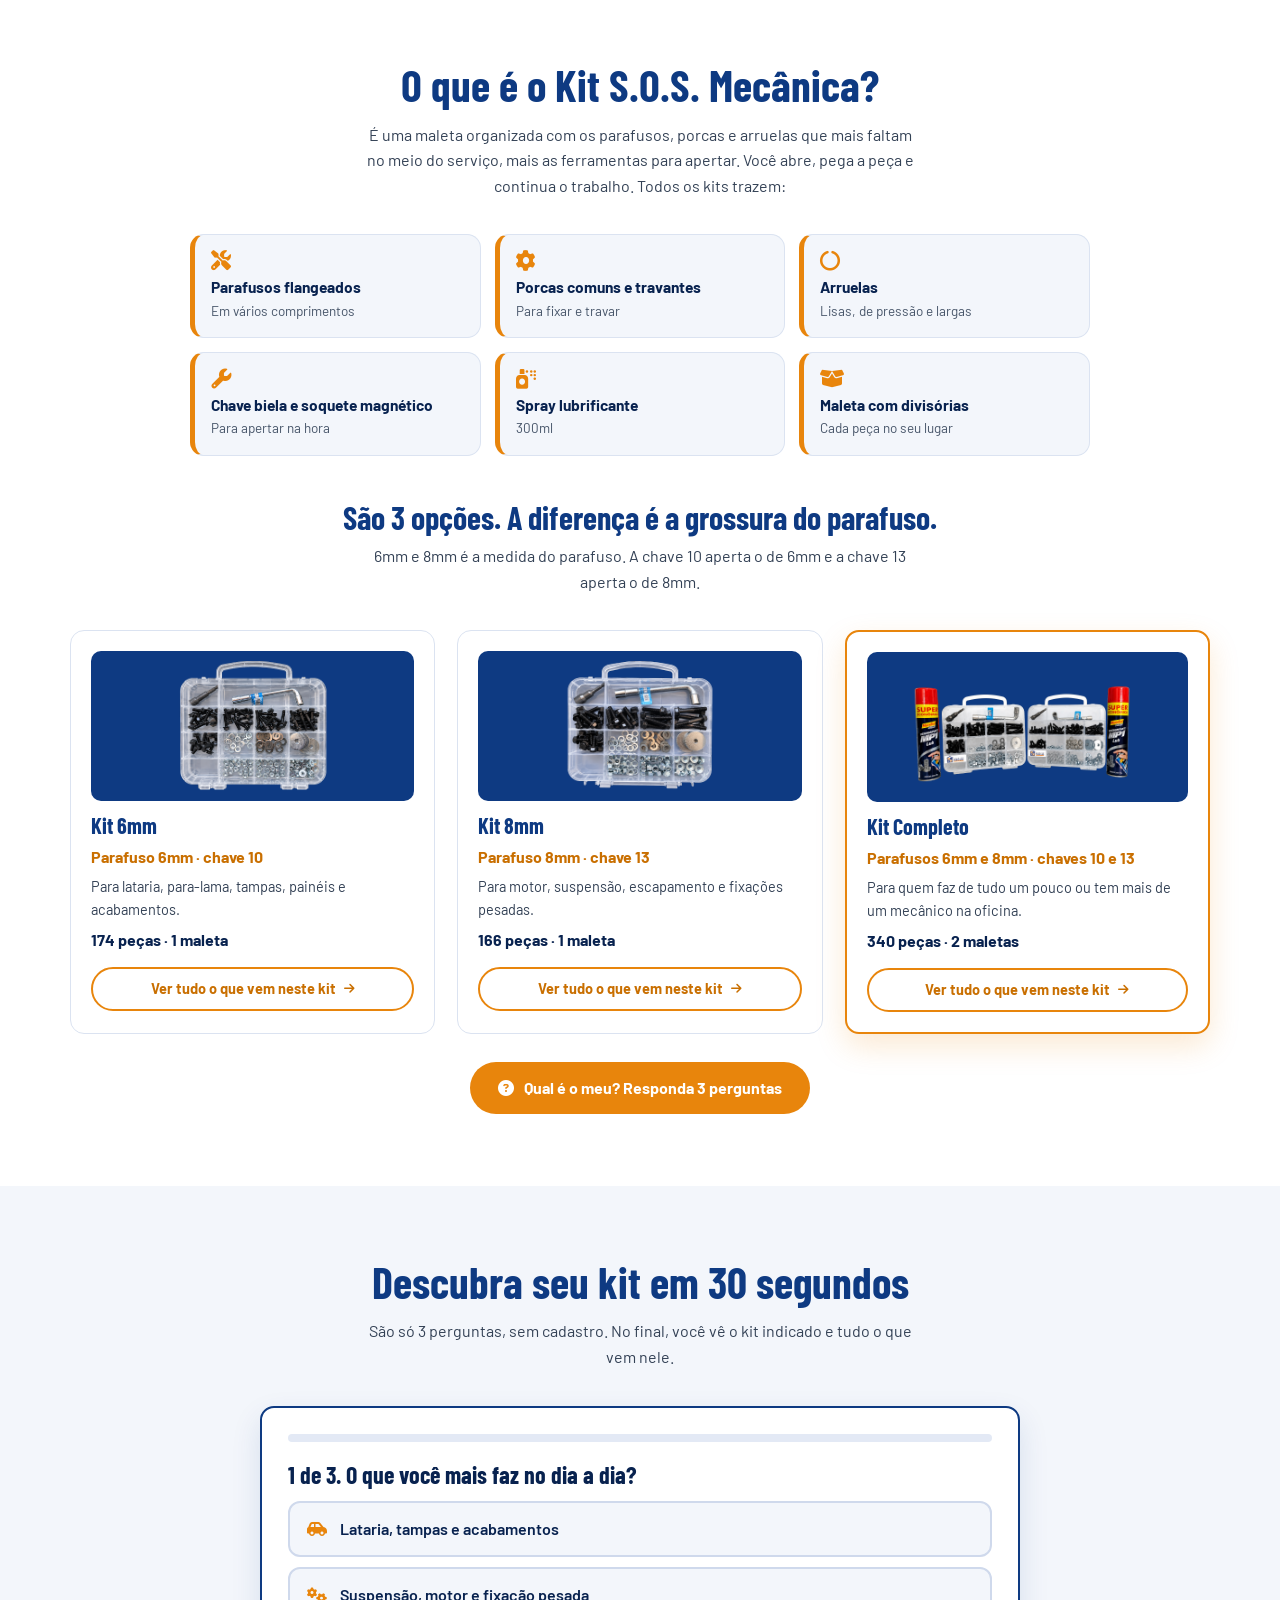
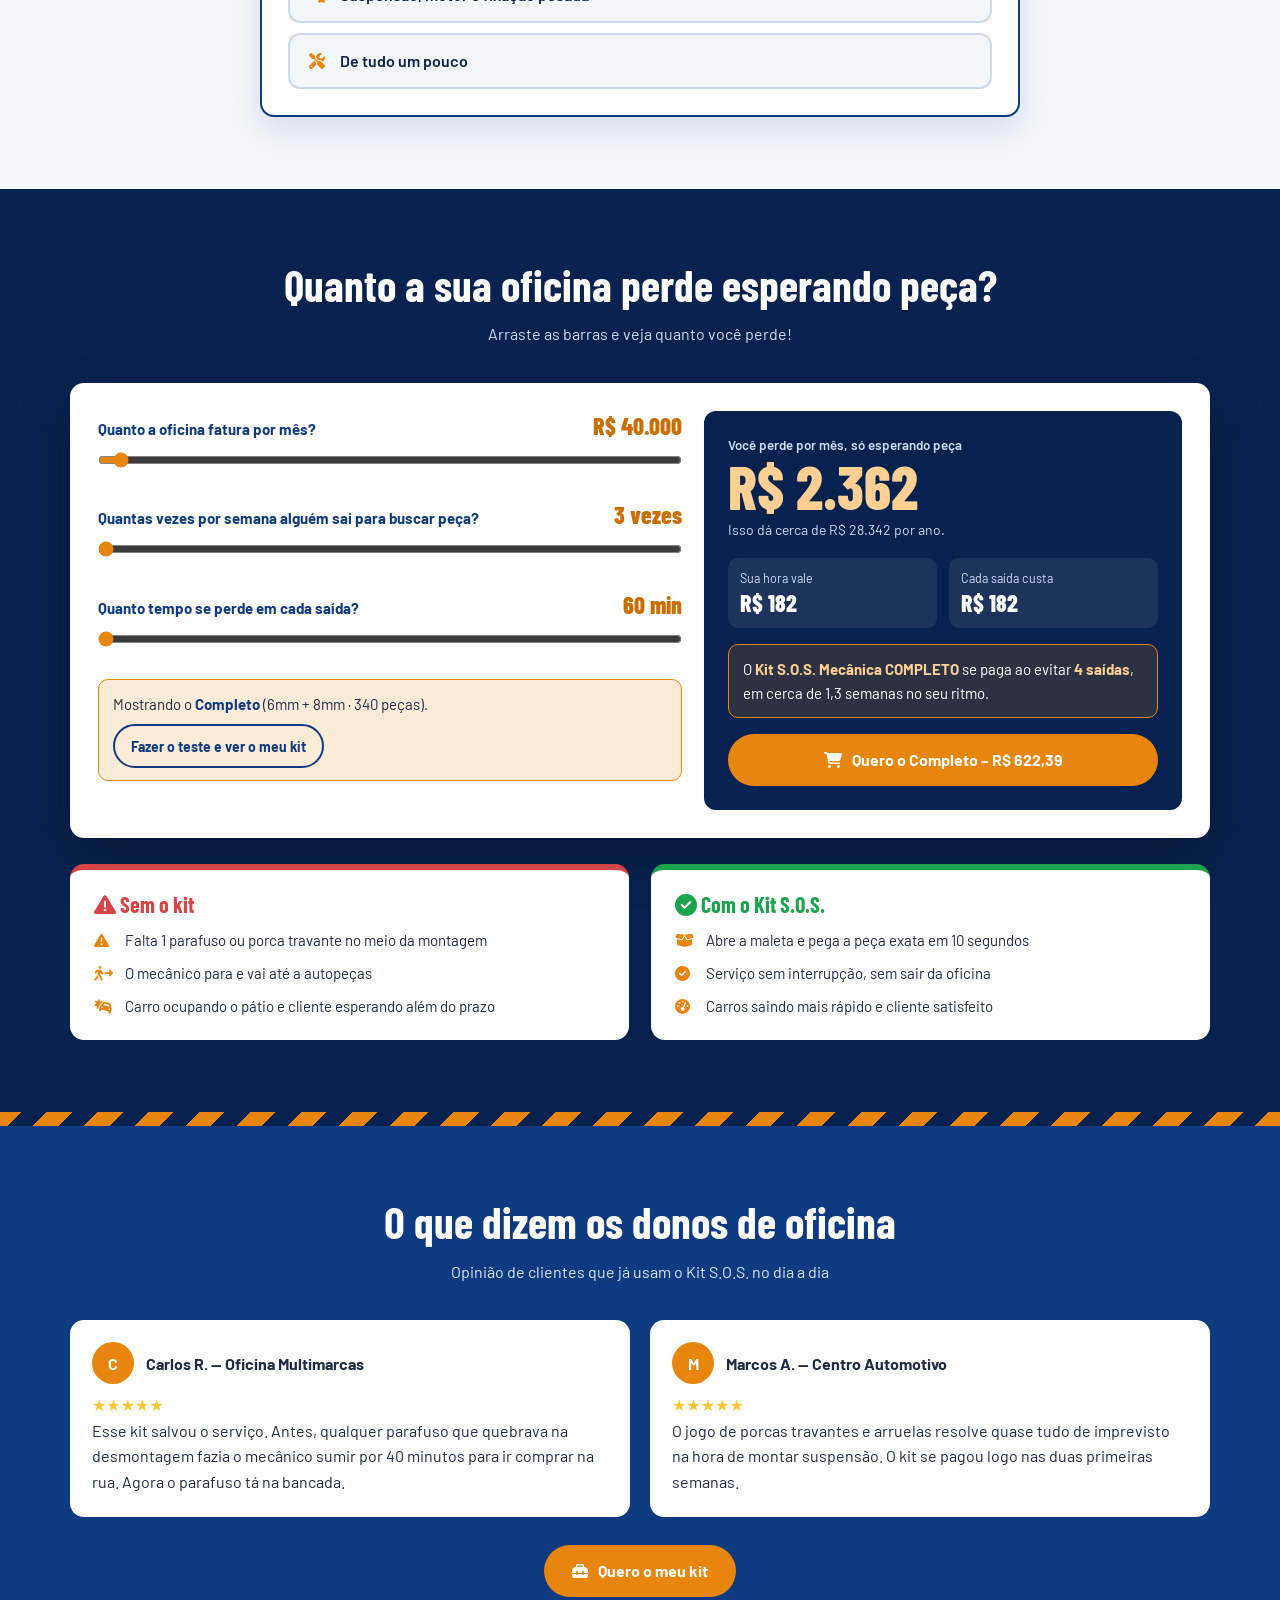
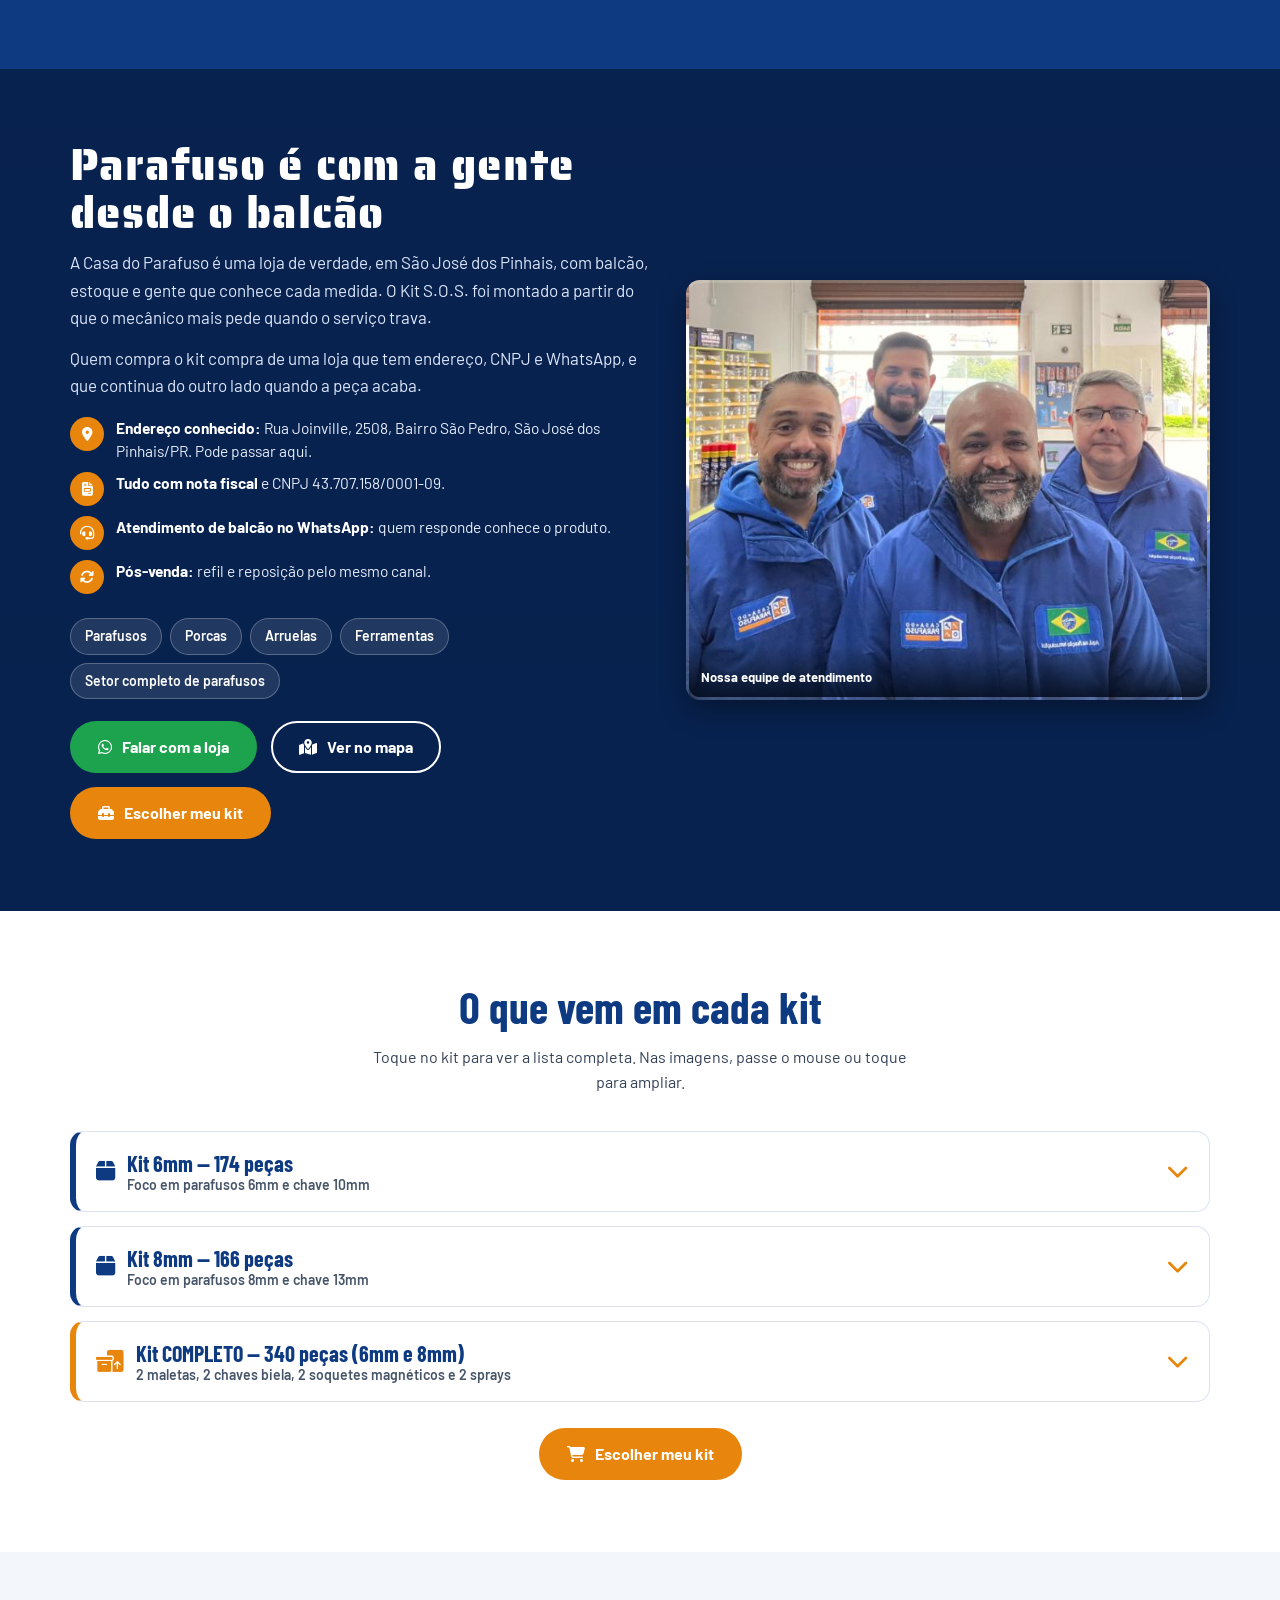
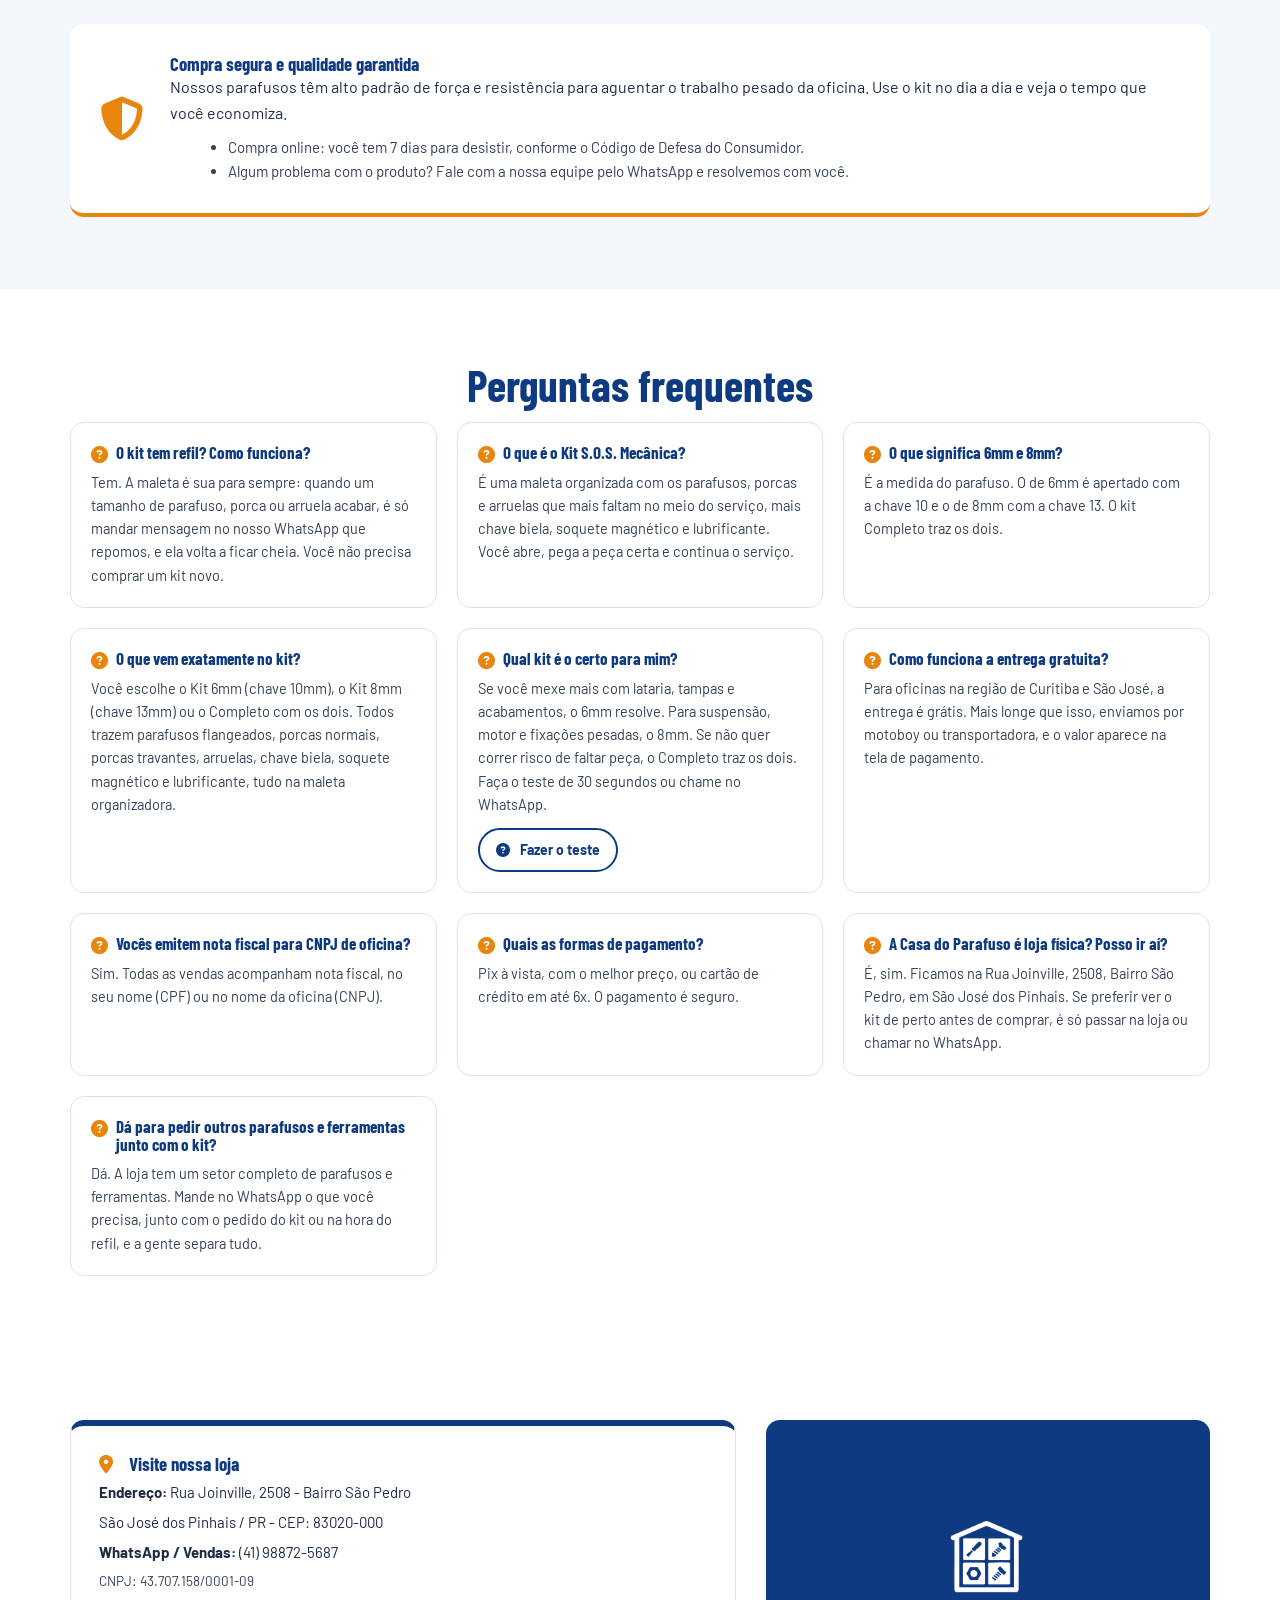
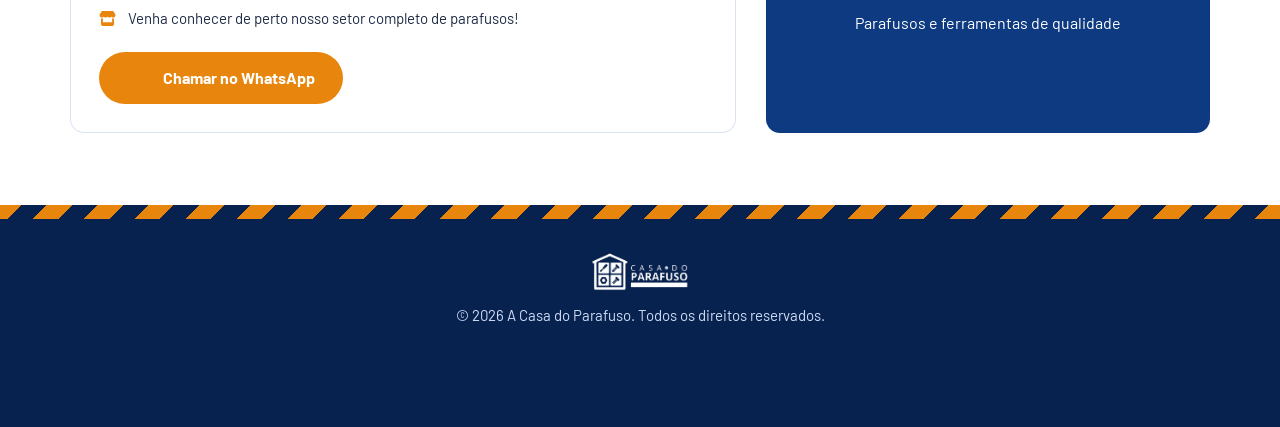
==== commit 11276e8c: "Update CNPJ numbers in index.html" ====
--- a/index.html
+++ b/index.html
@@ -817,7 +817,7 @@
       <p class="lead2">Quem compra o kit compra de uma loja que tem endereço, CNPJ e WhatsApp, e que continua do outro lado quando a peça acaba.</p>
       <ul class="sfatos">
         <li><i class="fa-solid fa-location-dot"></i><span><b>Endereço conhecido:</b> Rua Joinville, 2508, Bairro São Pedro, São José dos Pinhais/PR. Pode passar aqui.</span></li>
-        <li><i class="fa-solid fa-file-invoice"></i><span><b>Tudo com nota fiscal</b> e CNPJ 43.707.158/0002-90.</span></li>
+        <li><i class="fa-solid fa-file-invoice"></i><span><b>Tudo com nota fiscal</b> e CNPJ 43.707.158/0001-09.</span></li>
         <li><i class="fa-solid fa-headset"></i><span><b>Atendimento de balcão no WhatsApp:</b> quem responde conhece o produto.</span></li>
         <li><i class="fa-solid fa-rotate"></i><span><b>Pós-venda:</b> refil e reposição pelo mesmo canal.</span></li>
       </ul>
@@ -982,7 +982,7 @@
       <p><strong>Endereço:</strong> Rua Joinville, 2508 - Bairro São Pedro</p>
       <p>São José dos Pinhais / PR - CEP: 83020-000</p>
       <p><strong>WhatsApp / Vendas:</strong> (41) 98872-5687</p>
-      <p style="font-size:13.5px;color:#334155">CNPJ: 43.707.158/0002-90</p>
+      <p style="font-size:13.5px;color:#334155">CNPJ: 43.707.158/0001-09</p>
       <p style="margin-top:14px"><i class="fa-solid fa-store"></i> Venha conhecer de perto nosso setor completo de parafusos!</p>
       <a class="btn btn-o" href="https://wa.me/5541988725687" target="_blank" rel="noopener" style="margin-top:16px"><i class="fa-brands fa-whatsapp"></i> Chamar no WhatsApp</a>
     </div>
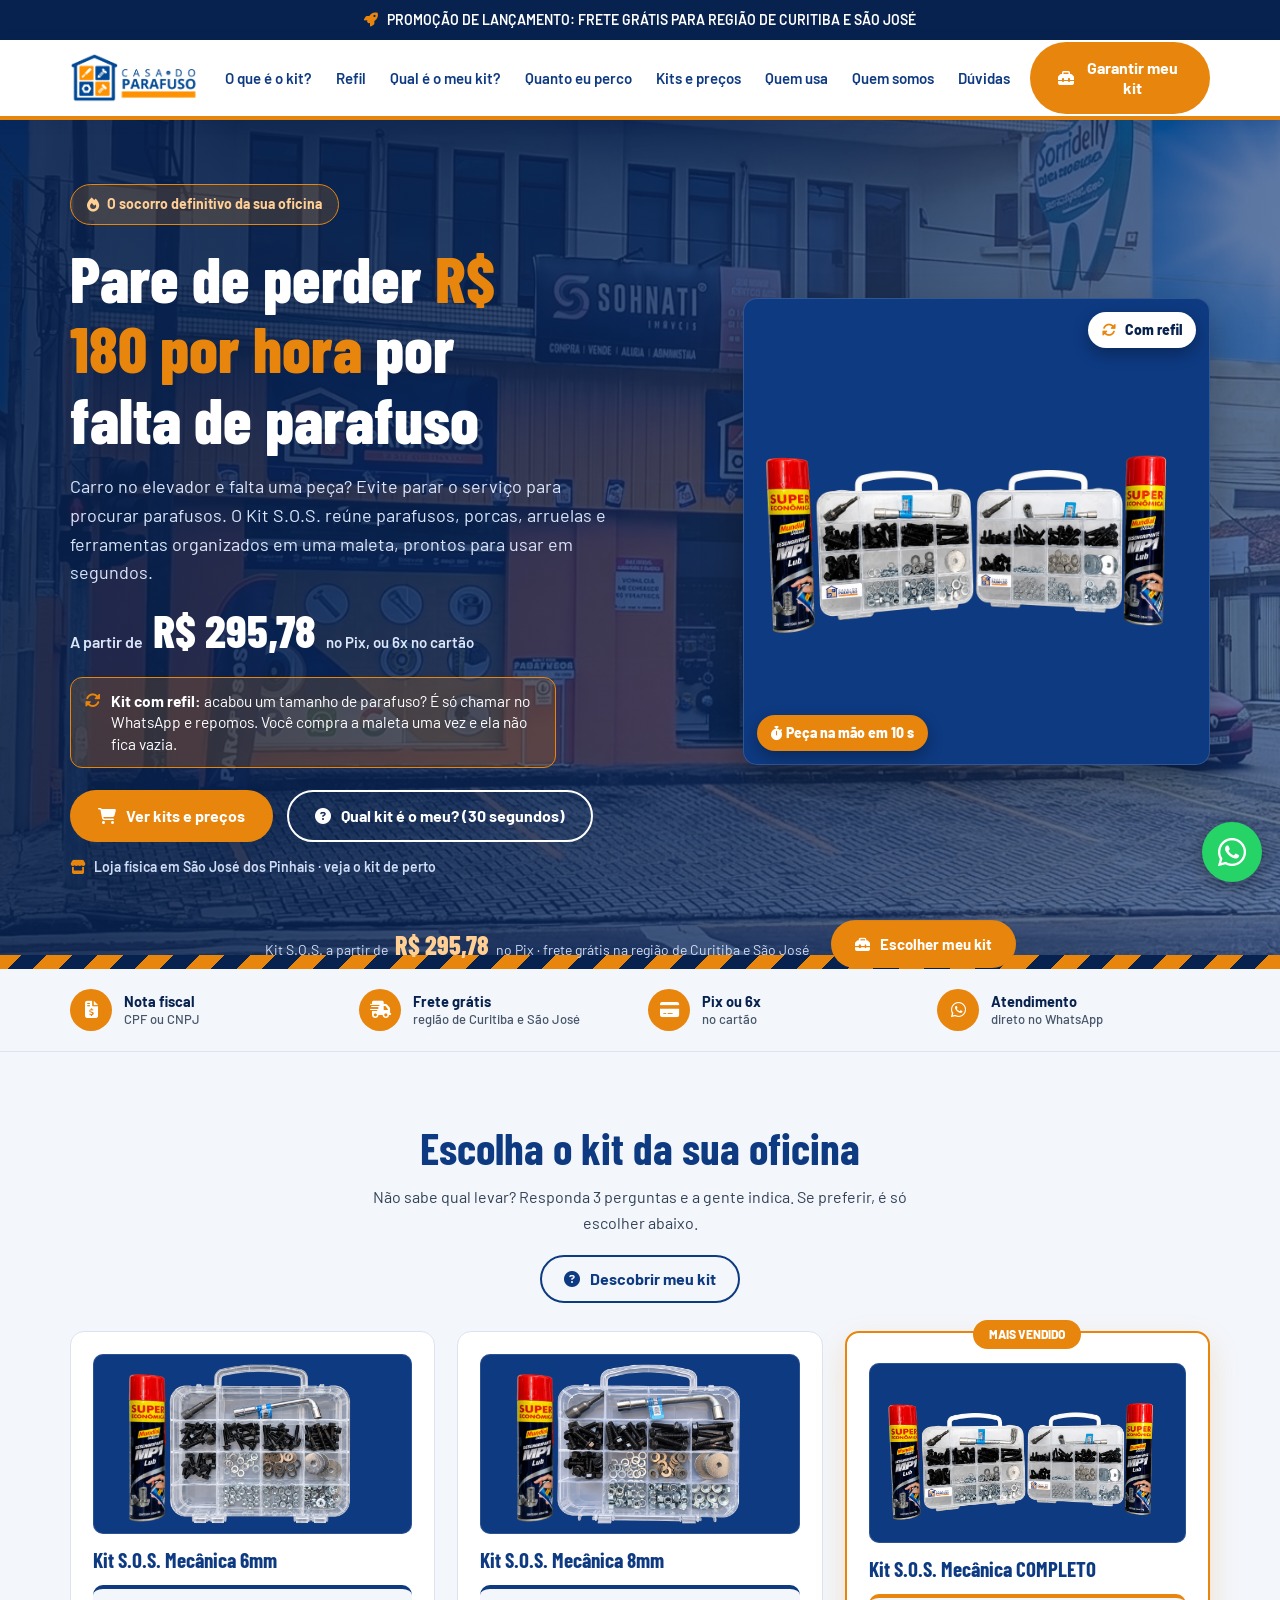
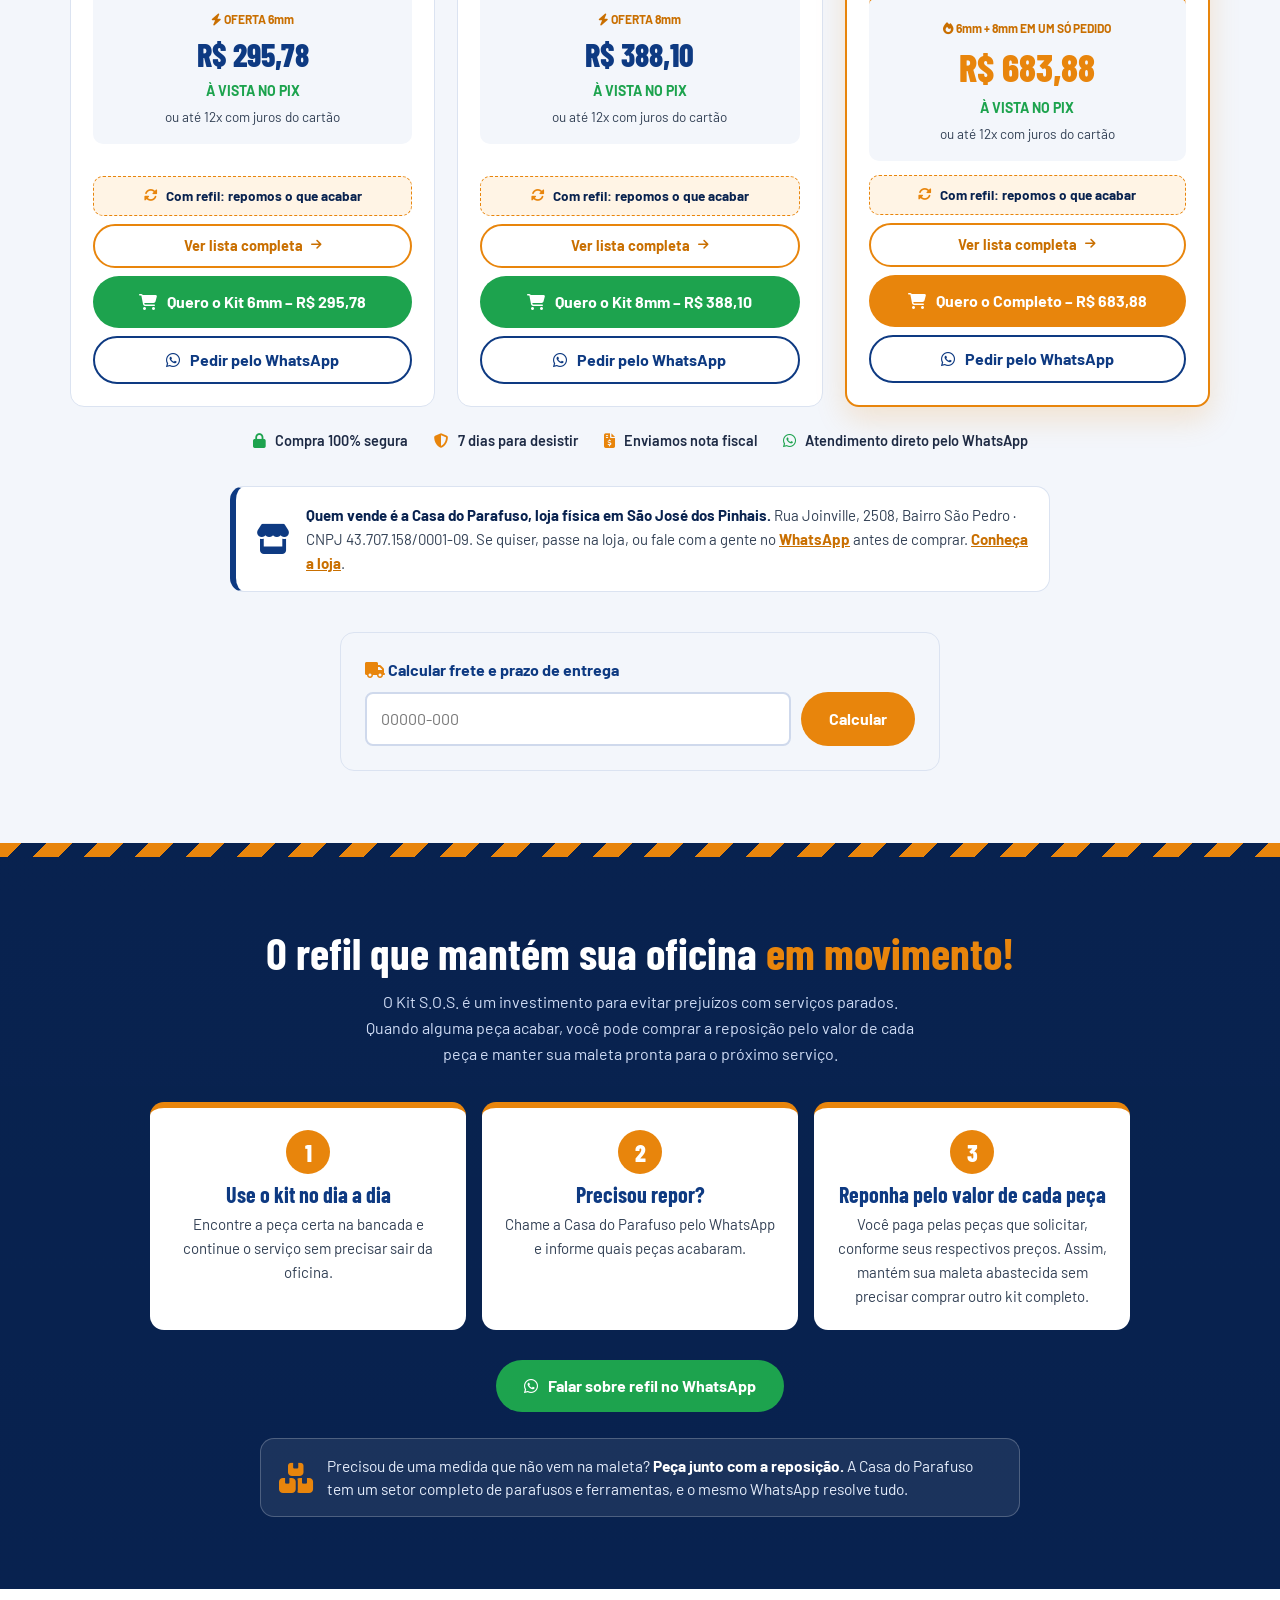
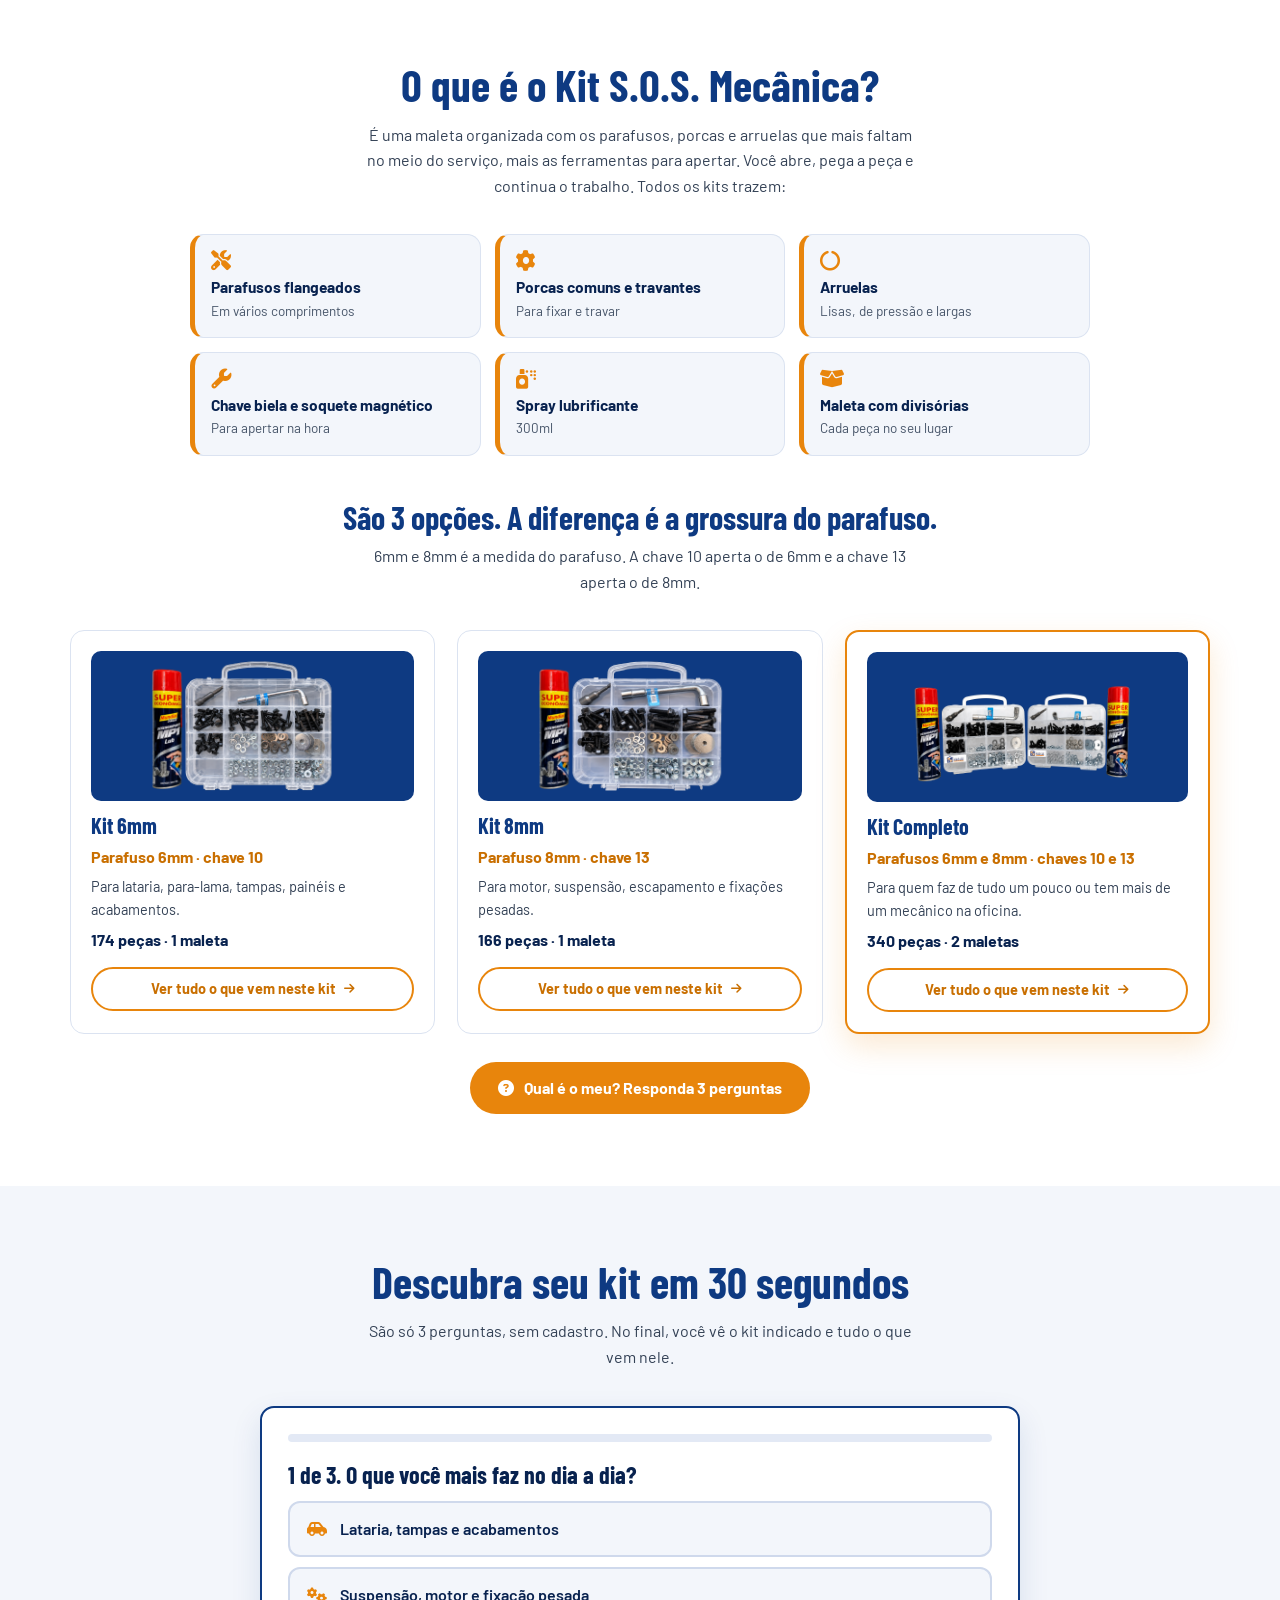
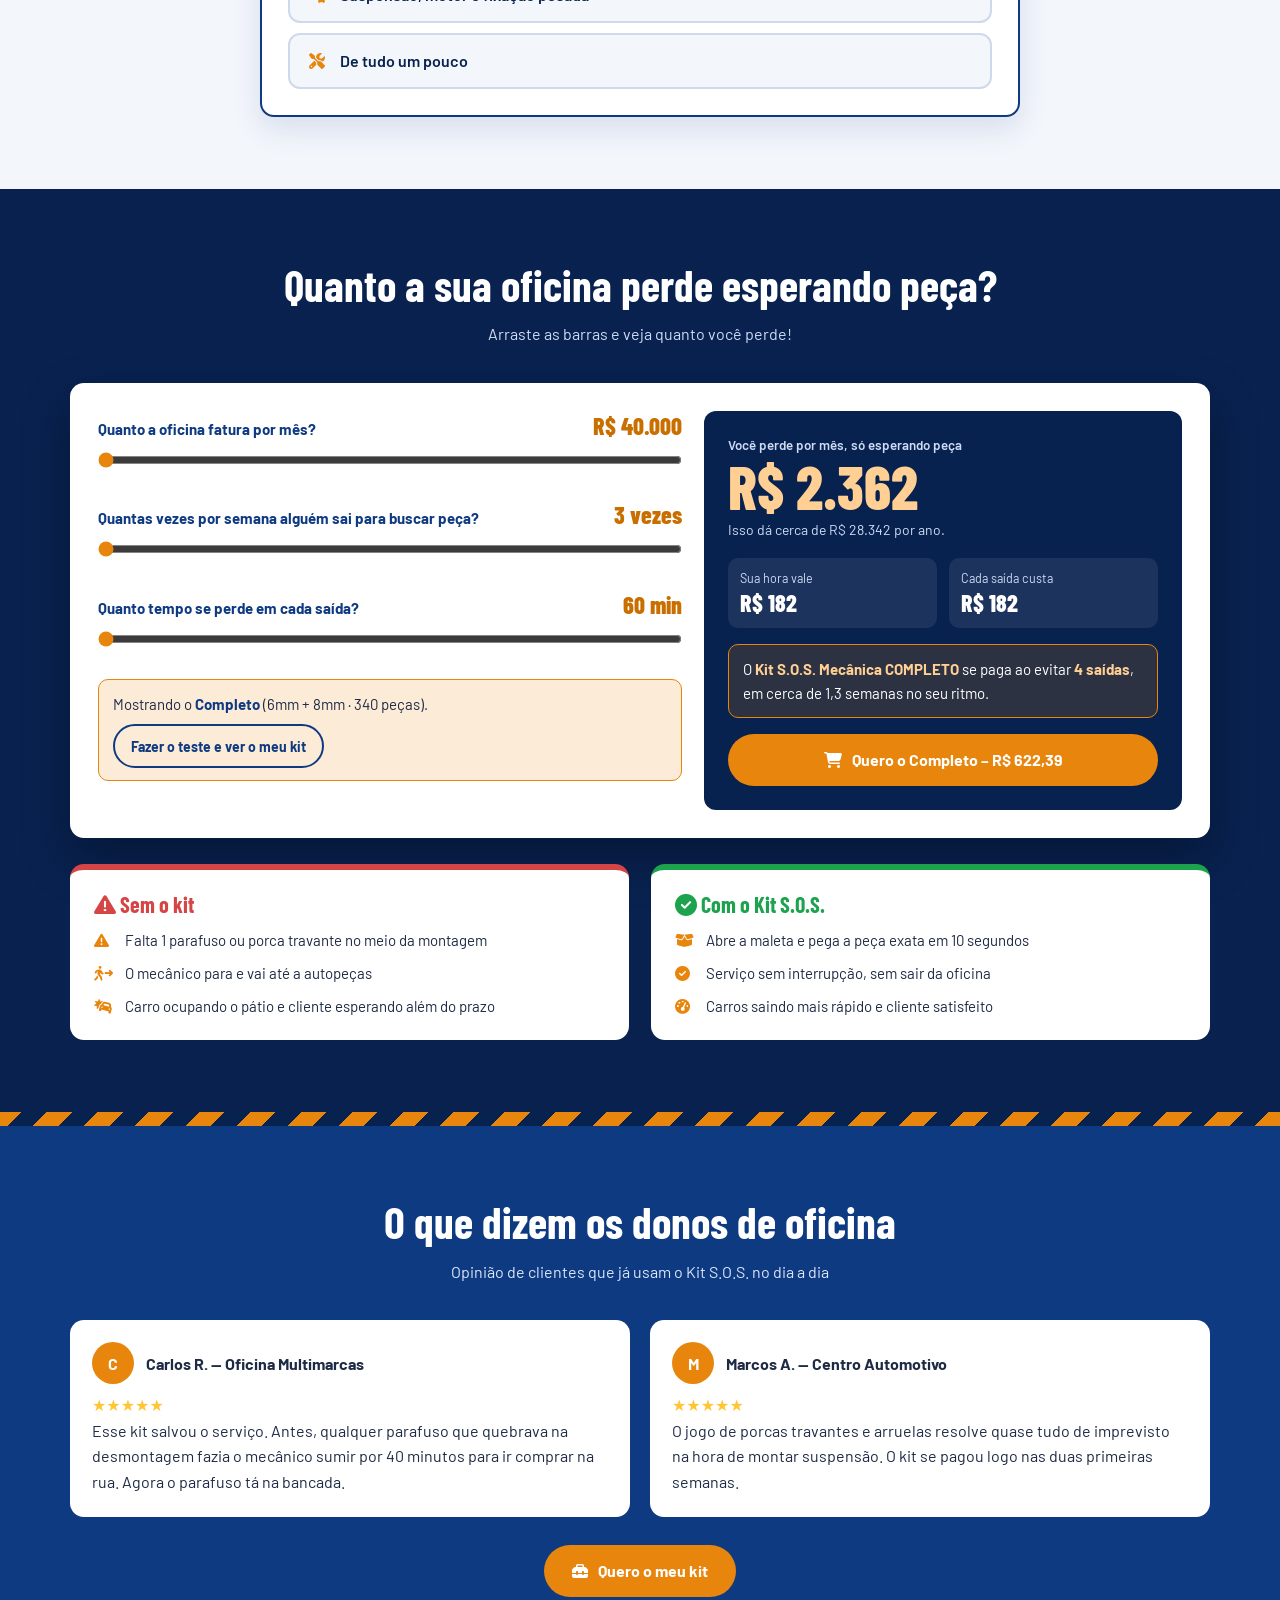
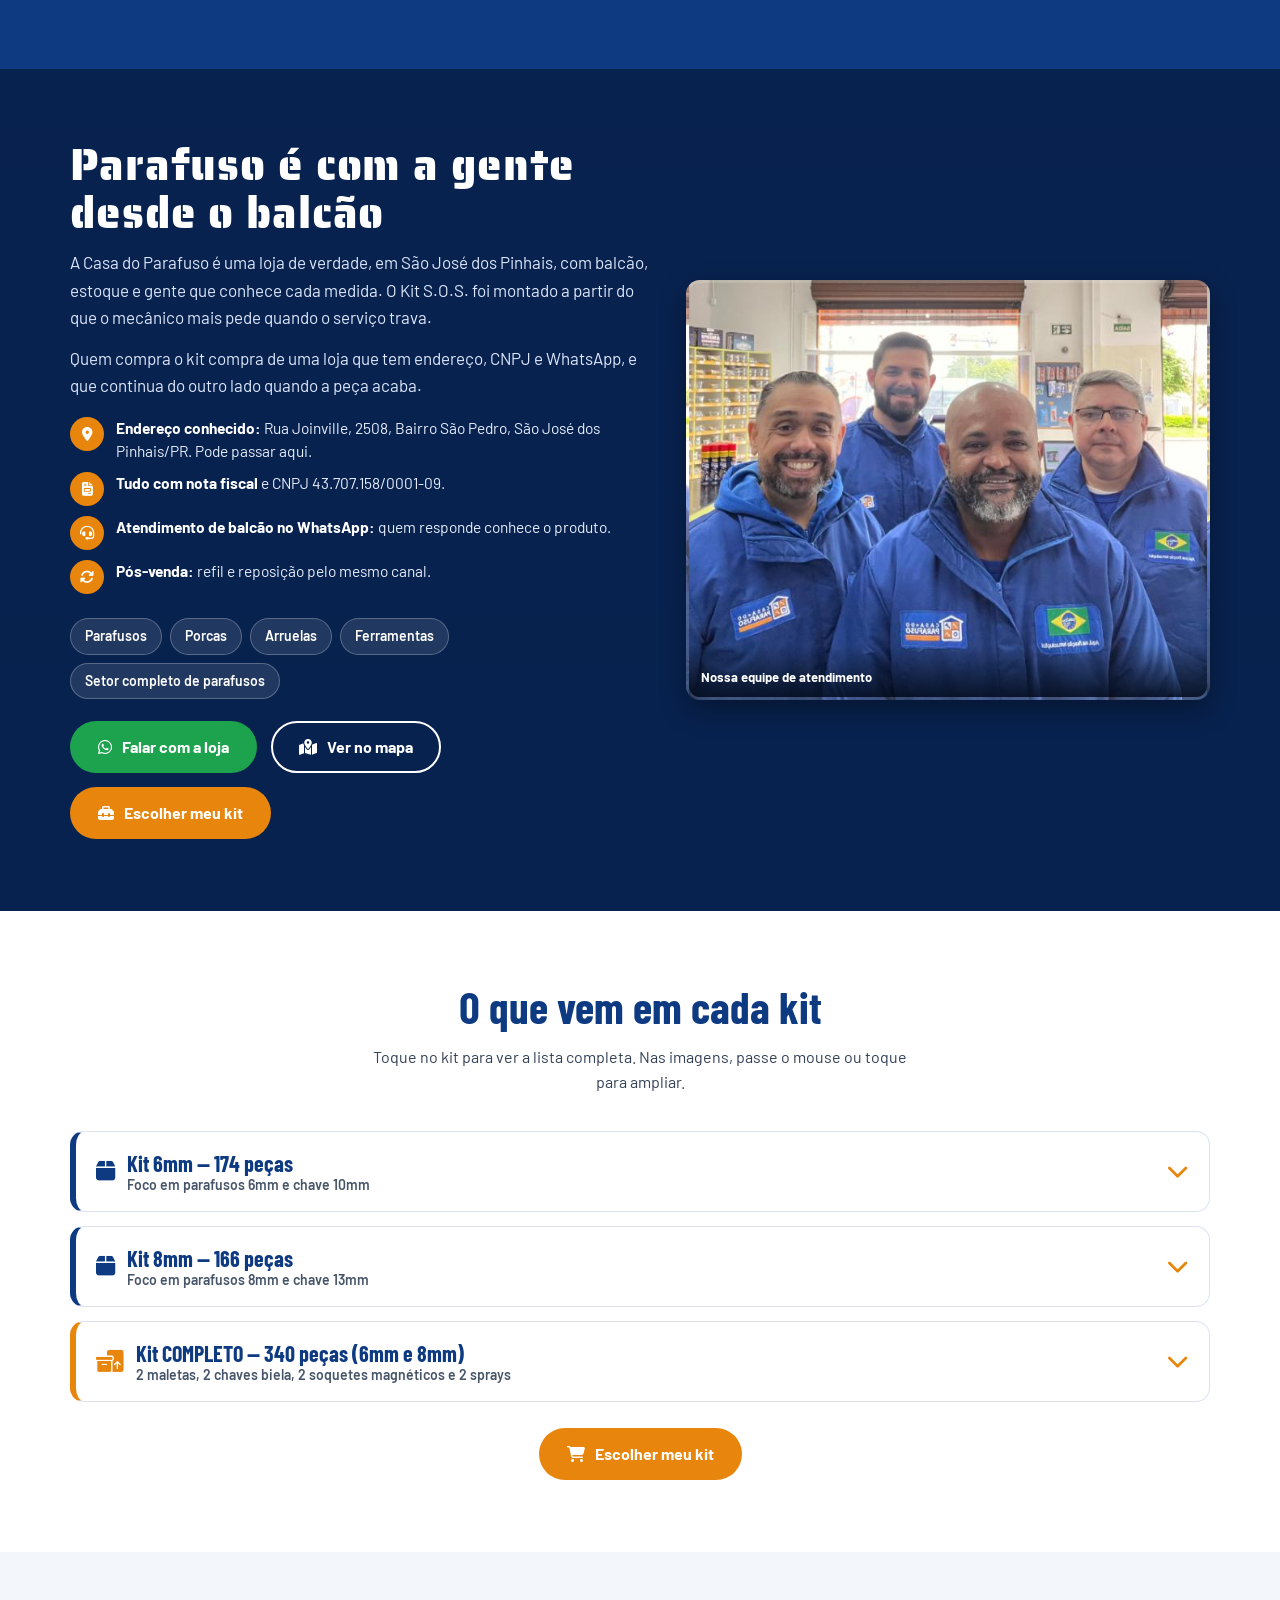
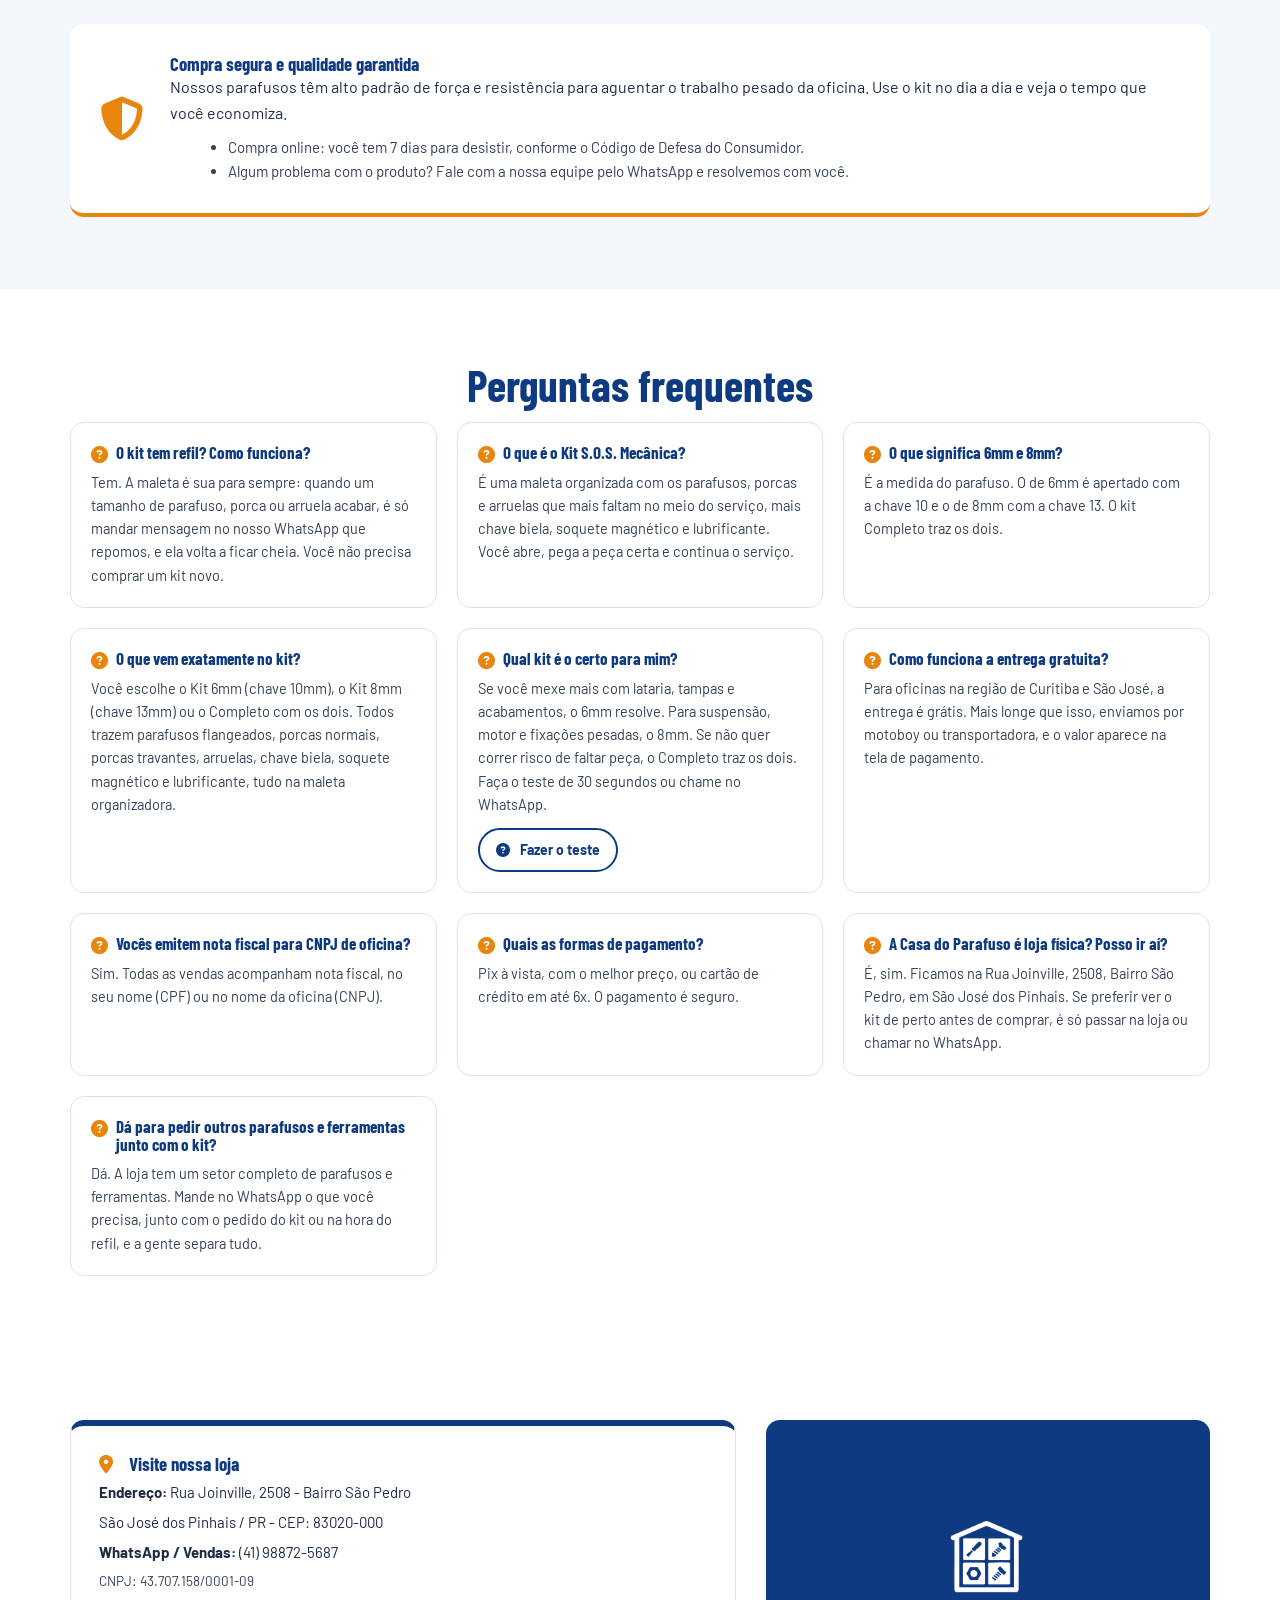
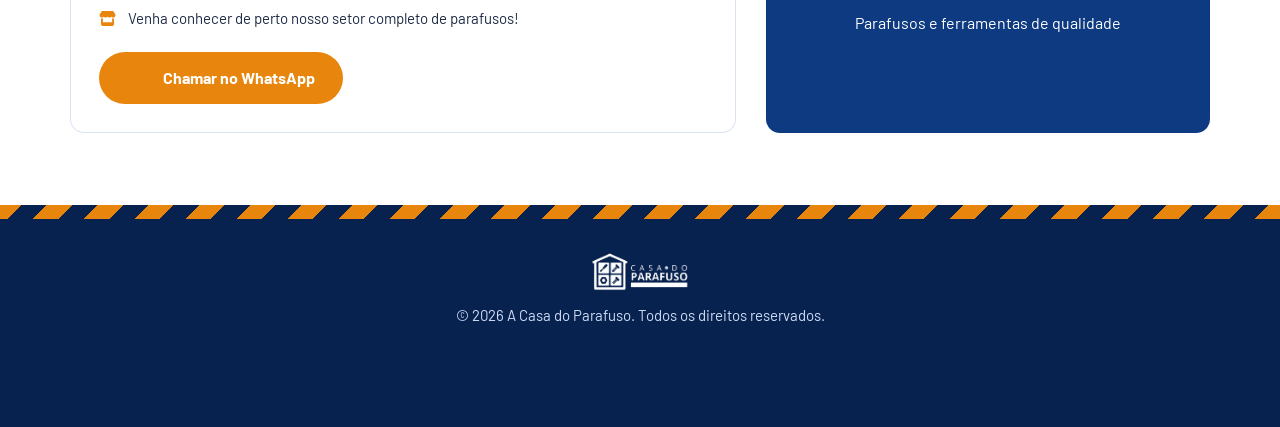
==== commit bf7e077d: "Update prices for S.O.S. kits in index.html" ====
--- a/index.html
+++ b/index.html
@@ -500,7 +500,7 @@
       <h1>Pare de perder <span>R$ 180 por hora</span> por falta de parafuso</h1>
       <p class="lead">Carro no elevador e falta uma peça? Evite parar o serviço para procurar parafusos. O Kit S.O.S. reúne parafusos, porcas, arruelas e ferramentas organizados em uma maleta, prontos para usar em segundos.</p>
       <div class="hero-preco">
-        <span>A partir de</span> <b>R$ 257,30</b> <em>no Pix, ou 6x no cartão</em>
+        <span>A partir de</span> <b>R$ 295,78</b> <em>no Pix, ou 6x no cartão</em>
       </div>
 
       <p class="hero-refil"><i class="fa-solid fa-rotate"></i><span><b>Kit com refil:</b> acabou um tamanho de parafuso? É só chamar no WhatsApp e repomos. Você compra a maleta uma vez e ela não fica vazia.</span></p>
@@ -548,7 +548,7 @@
 
       <div class="preco">
         <span class="tag"><i class="fa-solid fa-bolt"></i> OFERTA 6mm</span>
-        <b>R$ 257,30</b>
+        <b>R$ 295,78</b>
         <span class="pix">À VISTA NO PIX</span>
         <p class="parc">ou até 12x com juros do cartão</p>
       </div>
@@ -559,7 +559,7 @@
       <a class="vermais btn-full" href="#det-k6" data-abrir="k6">Ver lista completa</a>
 
       <a href="https://casa-do-parafuso4.pay.yampi.com.br/r/NW1XDI882B" class="btn btn-v btn-full" data-track="comprar_6mm" style="margin-top:8px">
-        <i class="fa-solid fa-cart-shopping"></i> Quero o Kit 6mm – R$ 257,30
+        <i class="fa-solid fa-cart-shopping"></i> Quero o Kit 6mm – R$ 295,78
       </a>
 
       <a href="https://wa.me/5541988725687?text=Quero%20comprar%20o%20Kit%20S.O.S%20Mecanica%206mm" target="_blank" rel="noopener" class="btn btn-out btn-full" style="margin-top:8px">
@@ -577,7 +577,7 @@
 
       <div class="preco">
         <span class="tag"><i class="fa-solid fa-bolt"></i> OFERTA 8mm</span>
-        <b>R$ 365,09</b>
+        <b>R$ 388,10</b>
         <span class="pix">À VISTA NO PIX</span>
         <p class="parc">ou até 12x com juros do cartão</p>
       </div>
@@ -588,7 +588,7 @@
       <a class="vermais btn-full" href="#det-k8" data-abrir="k8">Ver lista completa</a>
 
       <a href="https://casa-do-parafuso4.pay.yampi.com.br/r/EXDHJG25ZQ" class="btn btn-v btn-full" data-track="comprar_8mm" style="margin-top:8px">
-        <i class="fa-solid fa-cart-shopping"></i> Quero o Kit 8mm – R$ 365,09
+        <i class="fa-solid fa-cart-shopping"></i> Quero o Kit 8mm – R$ 388,10
       </a>
 
       <a href="https://wa.me/5541988725687?text=Quero%20comprar%20o%20Kit%20S.O.S%20Mecanica%208mm" target="_blank" rel="noopener" class="btn btn-out btn-full" style="margin-top:8px">
@@ -608,7 +608,7 @@
 
       <div class="preco">
         <span class="tag"><i class="fa-solid fa-fire"></i> 6mm + 8mm EM UM SÓ PEDIDO</span>
-        <b>R$ 622,39</b>
+        <b>R$ 683,88</b>
         <span class="pix">À VISTA NO PIX</span>
         <p class="parc">ou até 12x com juros do cartão</p>
       </div>
@@ -619,7 +619,7 @@
       <a class="vermais btn-full" href="#det-kc" data-abrir="kc">Ver lista completa</a>
 
       <a href="https://casa-do-parafuso4.pay.yampi.com.br/r/OCC0ACSQY6" class="btn btn-o btn-full" data-track="comprar_completo" style="margin-top:8px">
-        <i class="fa-solid fa-cart-shopping"></i> Quero o Completo – R$ 622,39
+        <i class="fa-solid fa-cart-shopping"></i> Quero o Completo – R$ 683,88
       </a>
 
       <a href="https://wa.me/5541988725687?text=Quero%20comprar%20o%20Kit%20S.O.S%20Mecanica%20Completo" target="_blank" rel="noopener" class="btn btn-out btn-full" style="margin-top:8px">
@@ -1007,7 +1007,7 @@
 
 <!-- BARRA DE COMPRA FIXA -->
 <div class="sbar" id="sbar">
-  <span class="sinfo">Kit S.O.S. a partir de <b>R$ 257,30</b> no Pix <span class="hide-m">· frete grátis na região de Curitiba e São José</span></span>
+  <span class="sinfo">Kit S.O.S. a partir de <b>R$ 295,78</b> no Pix <span class="hide-m">· frete grátis na região de Curitiba e São José</span></span>
   <a class="btn btn-o" href="#produto" data-track="barra_fixa"><i class="fa-solid fa-toolbox"></i> Escolher meu kit</a>
 </div>
 
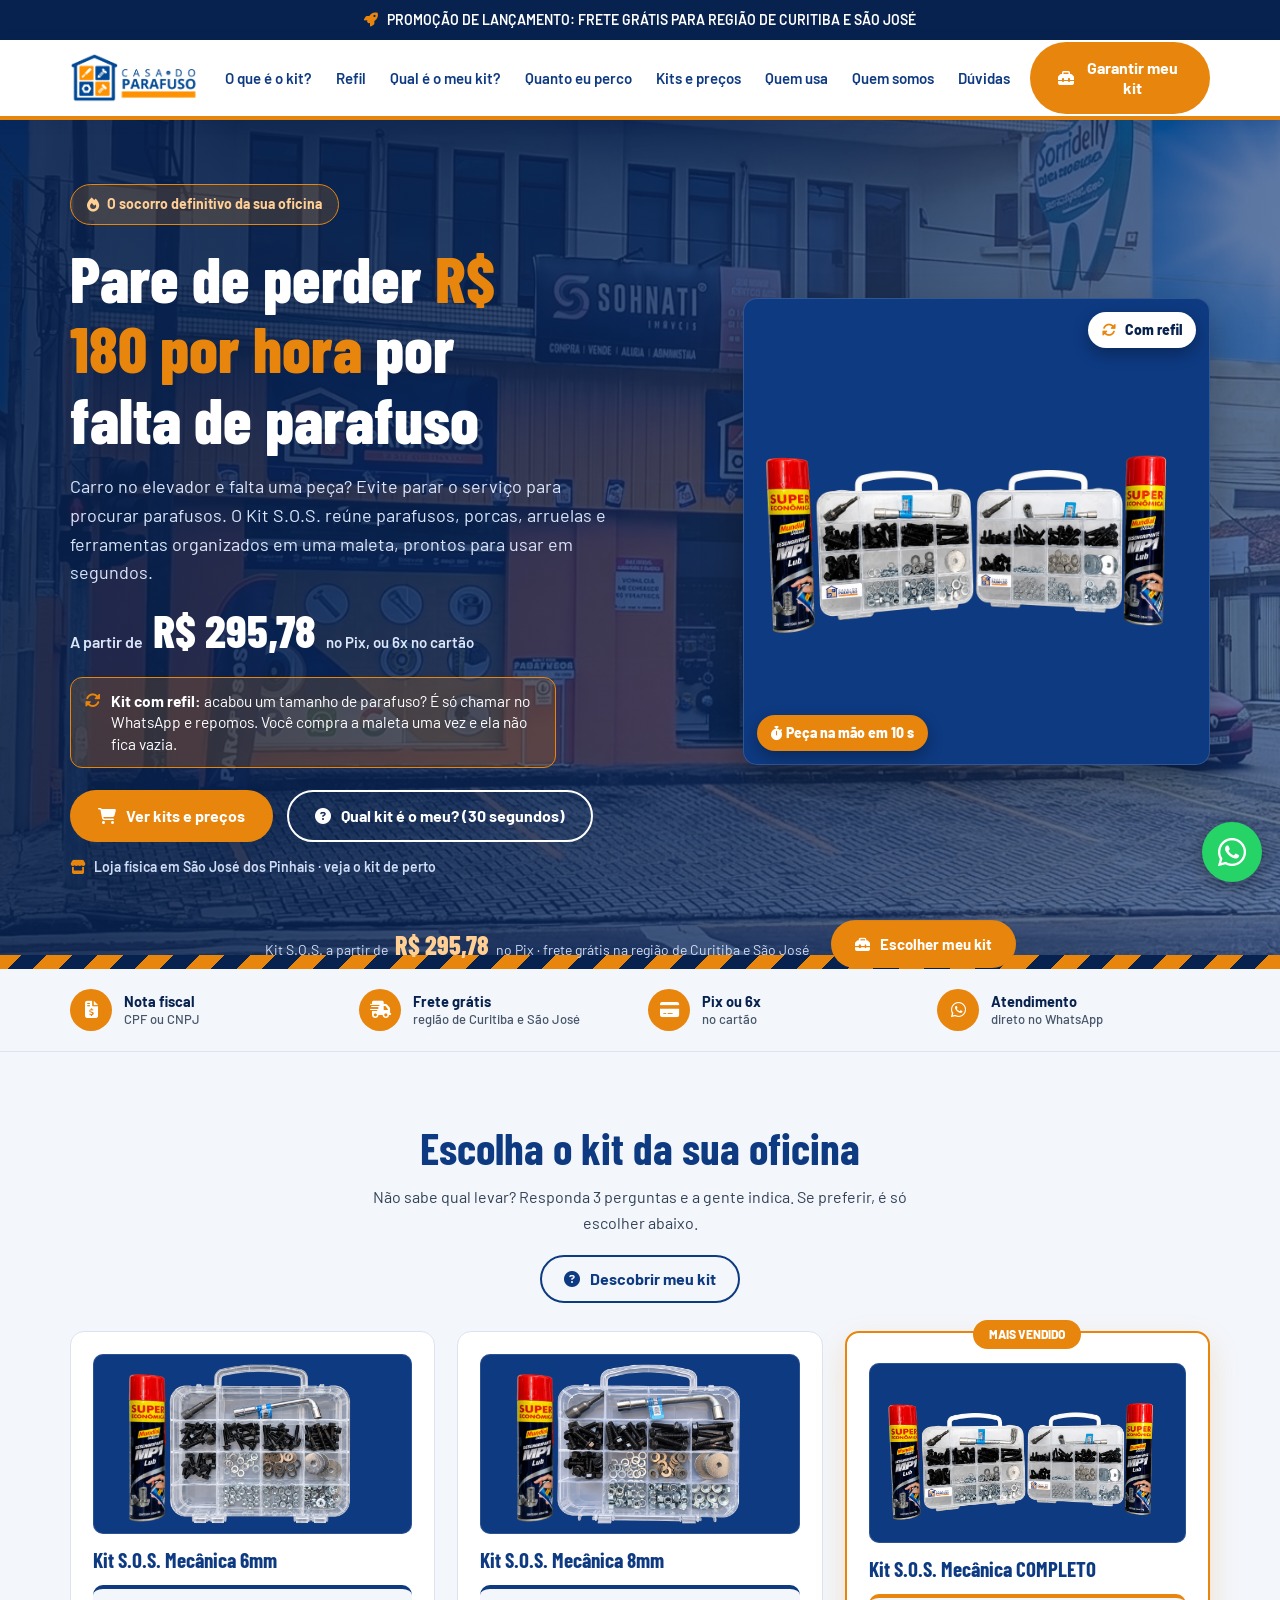
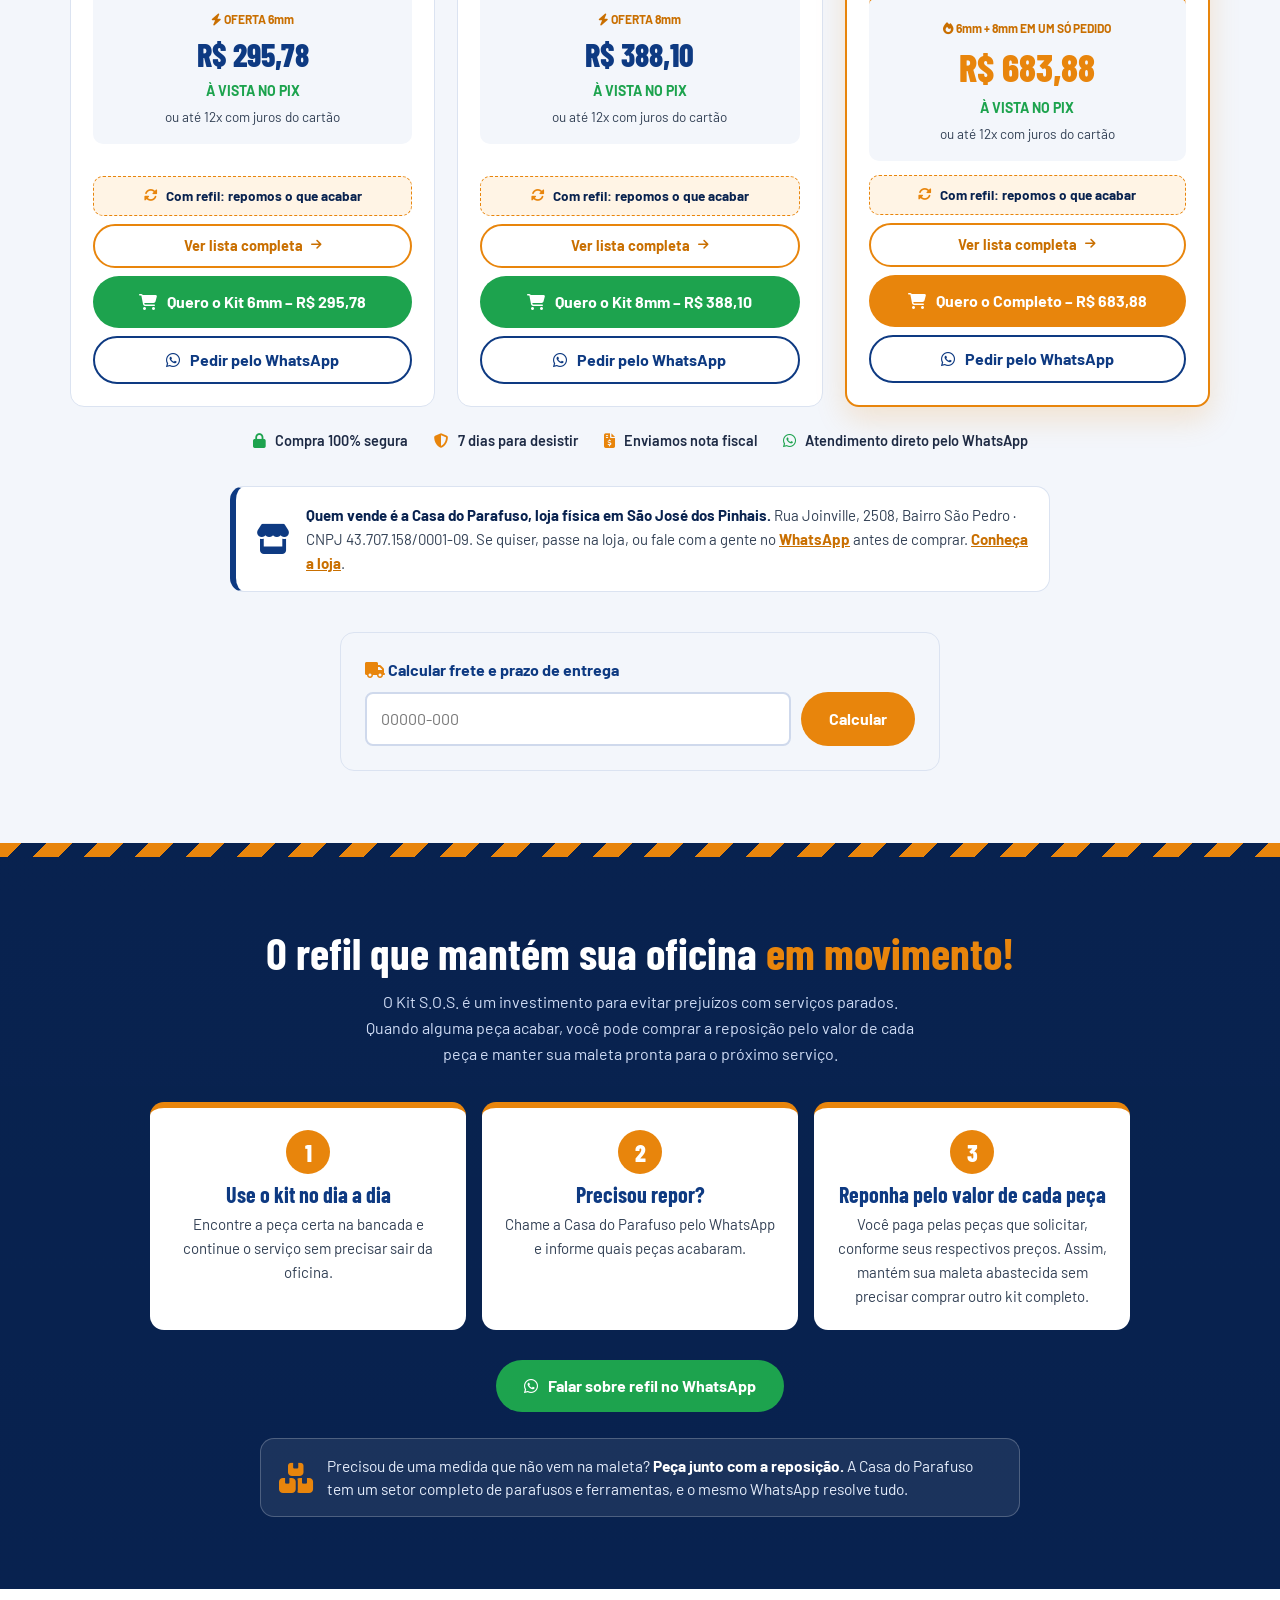
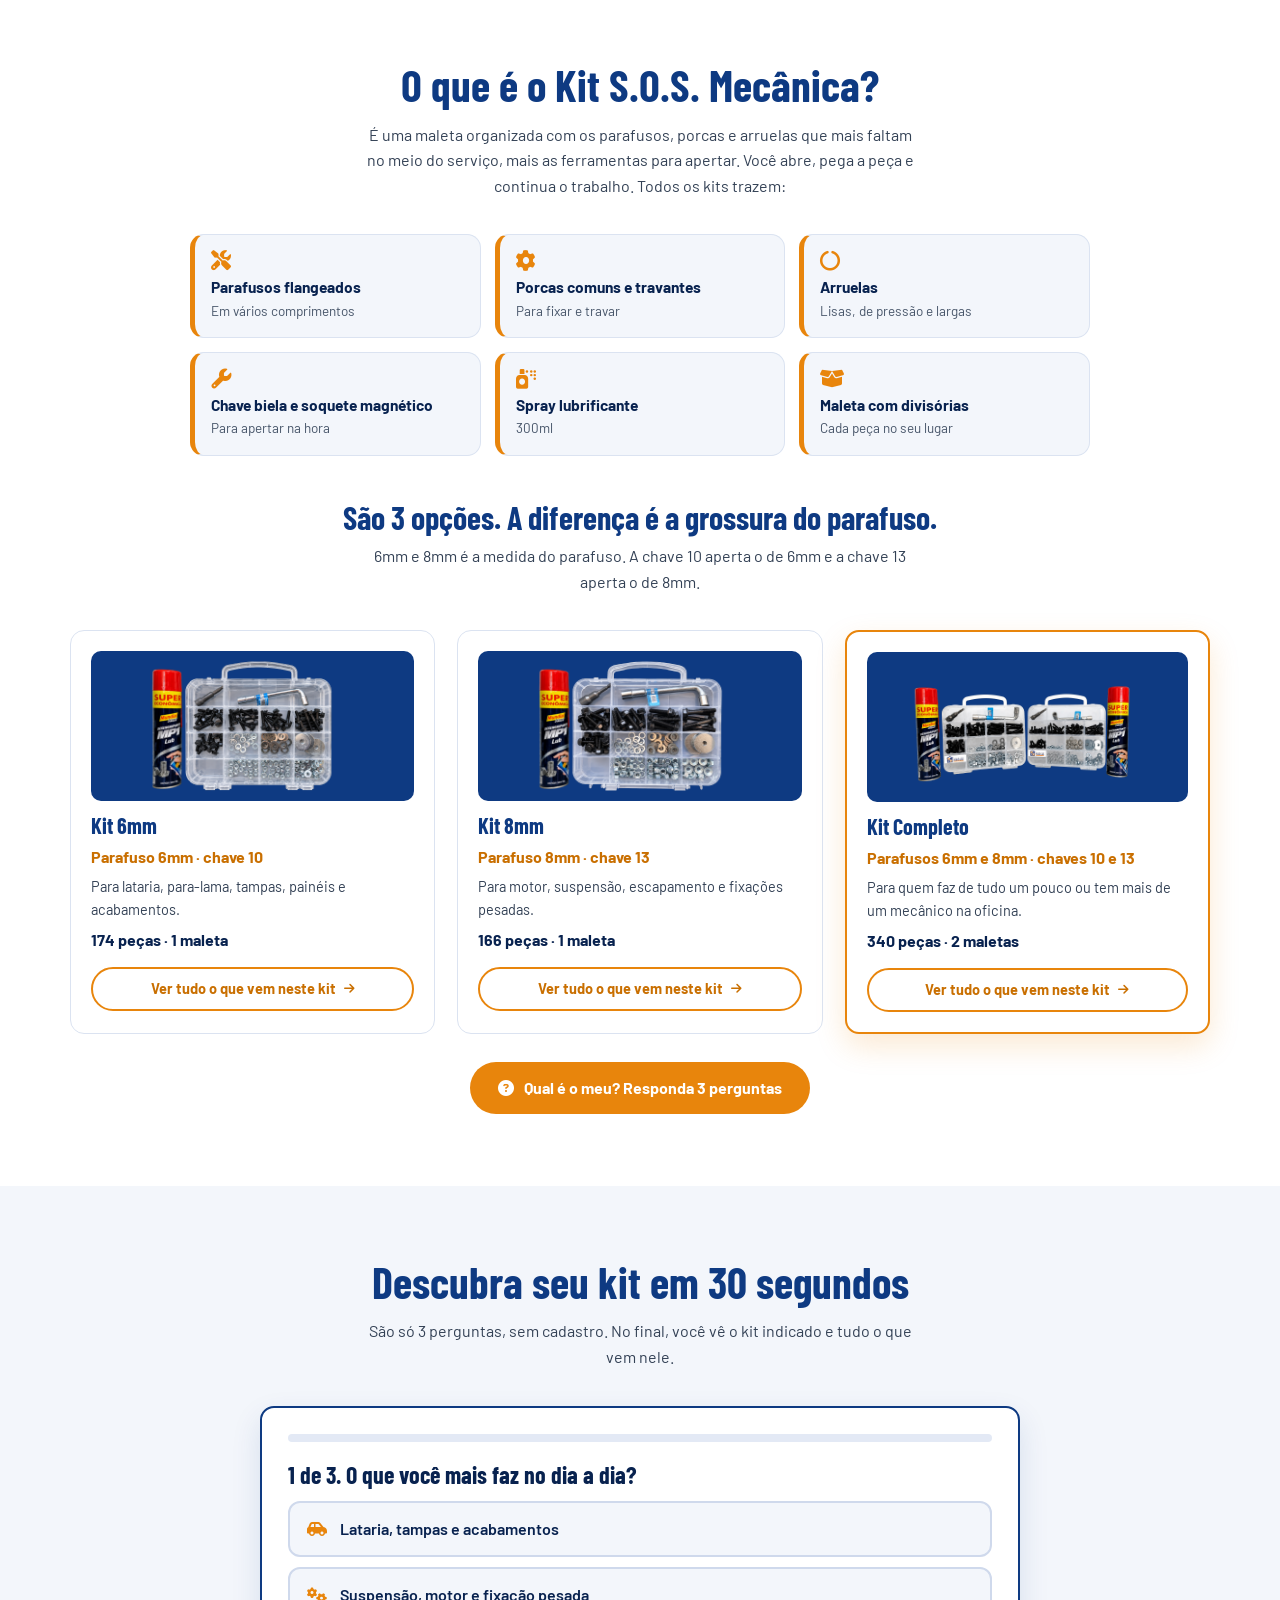
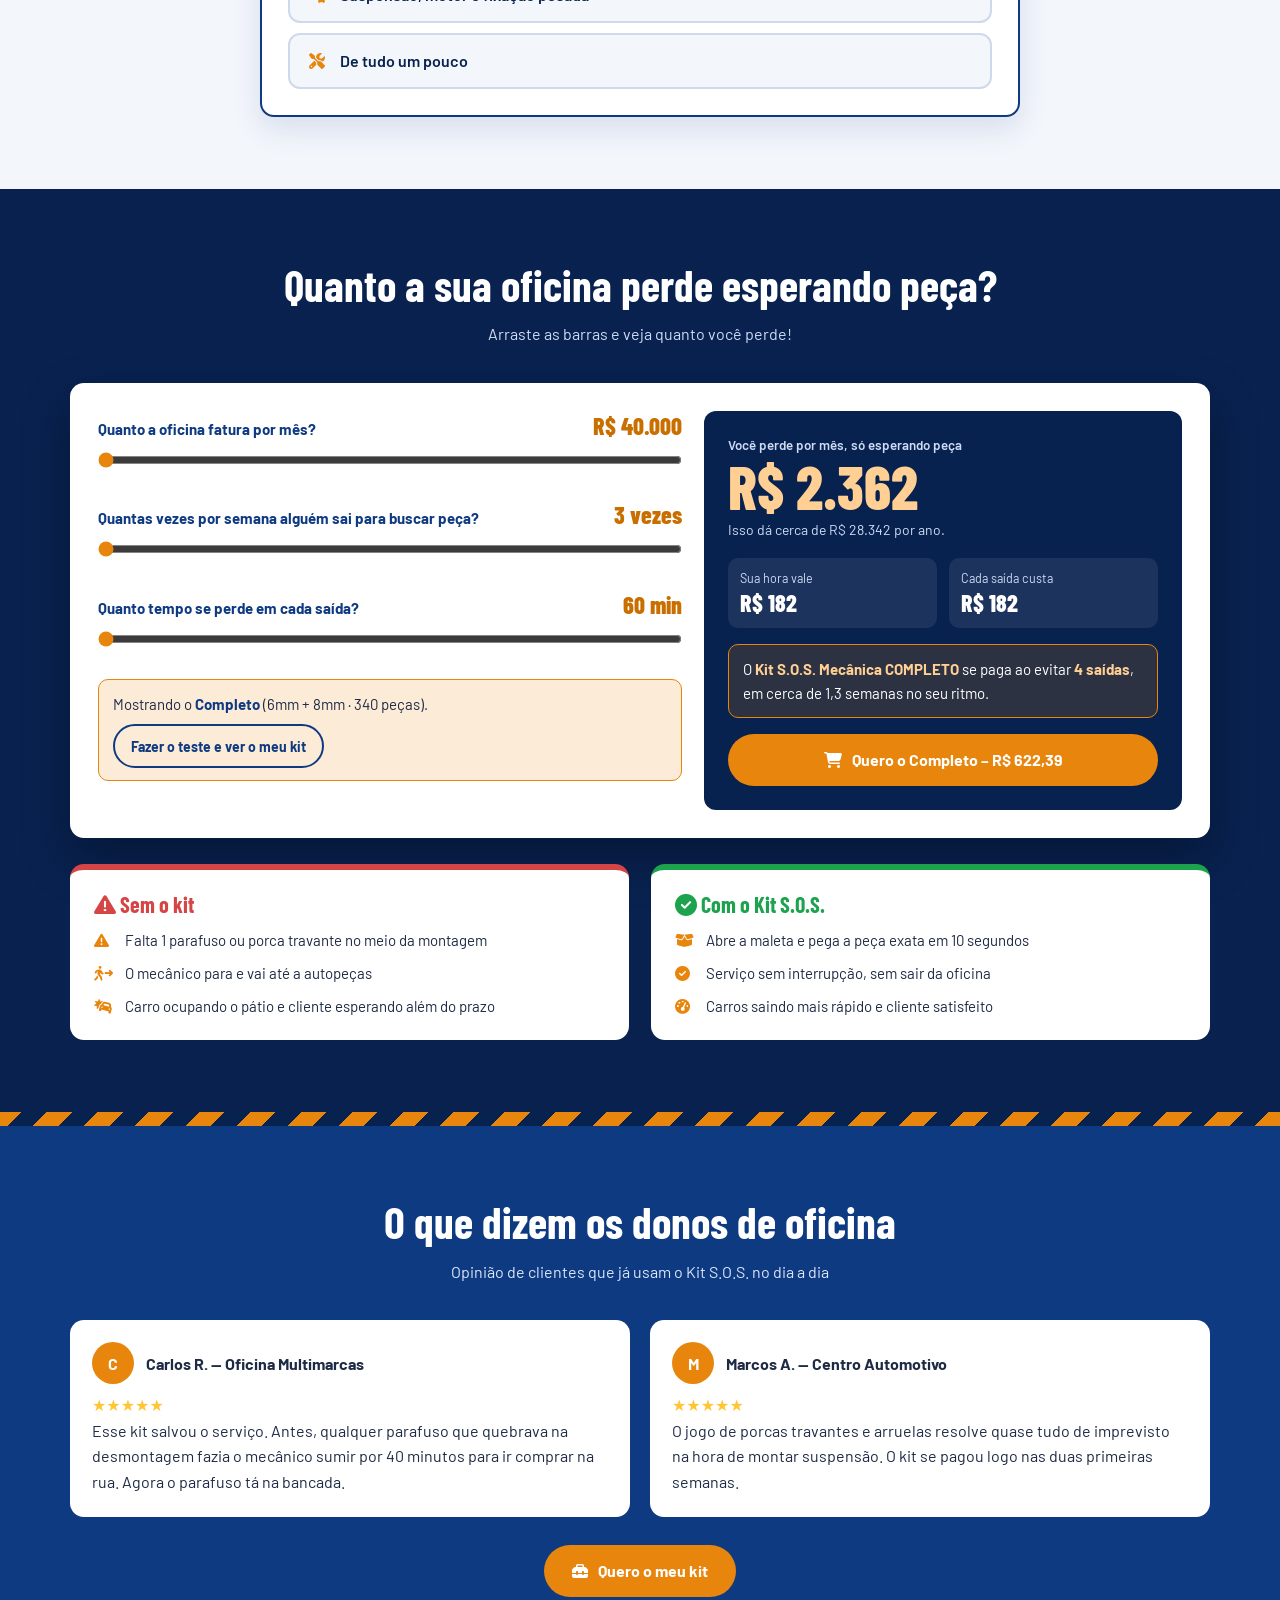
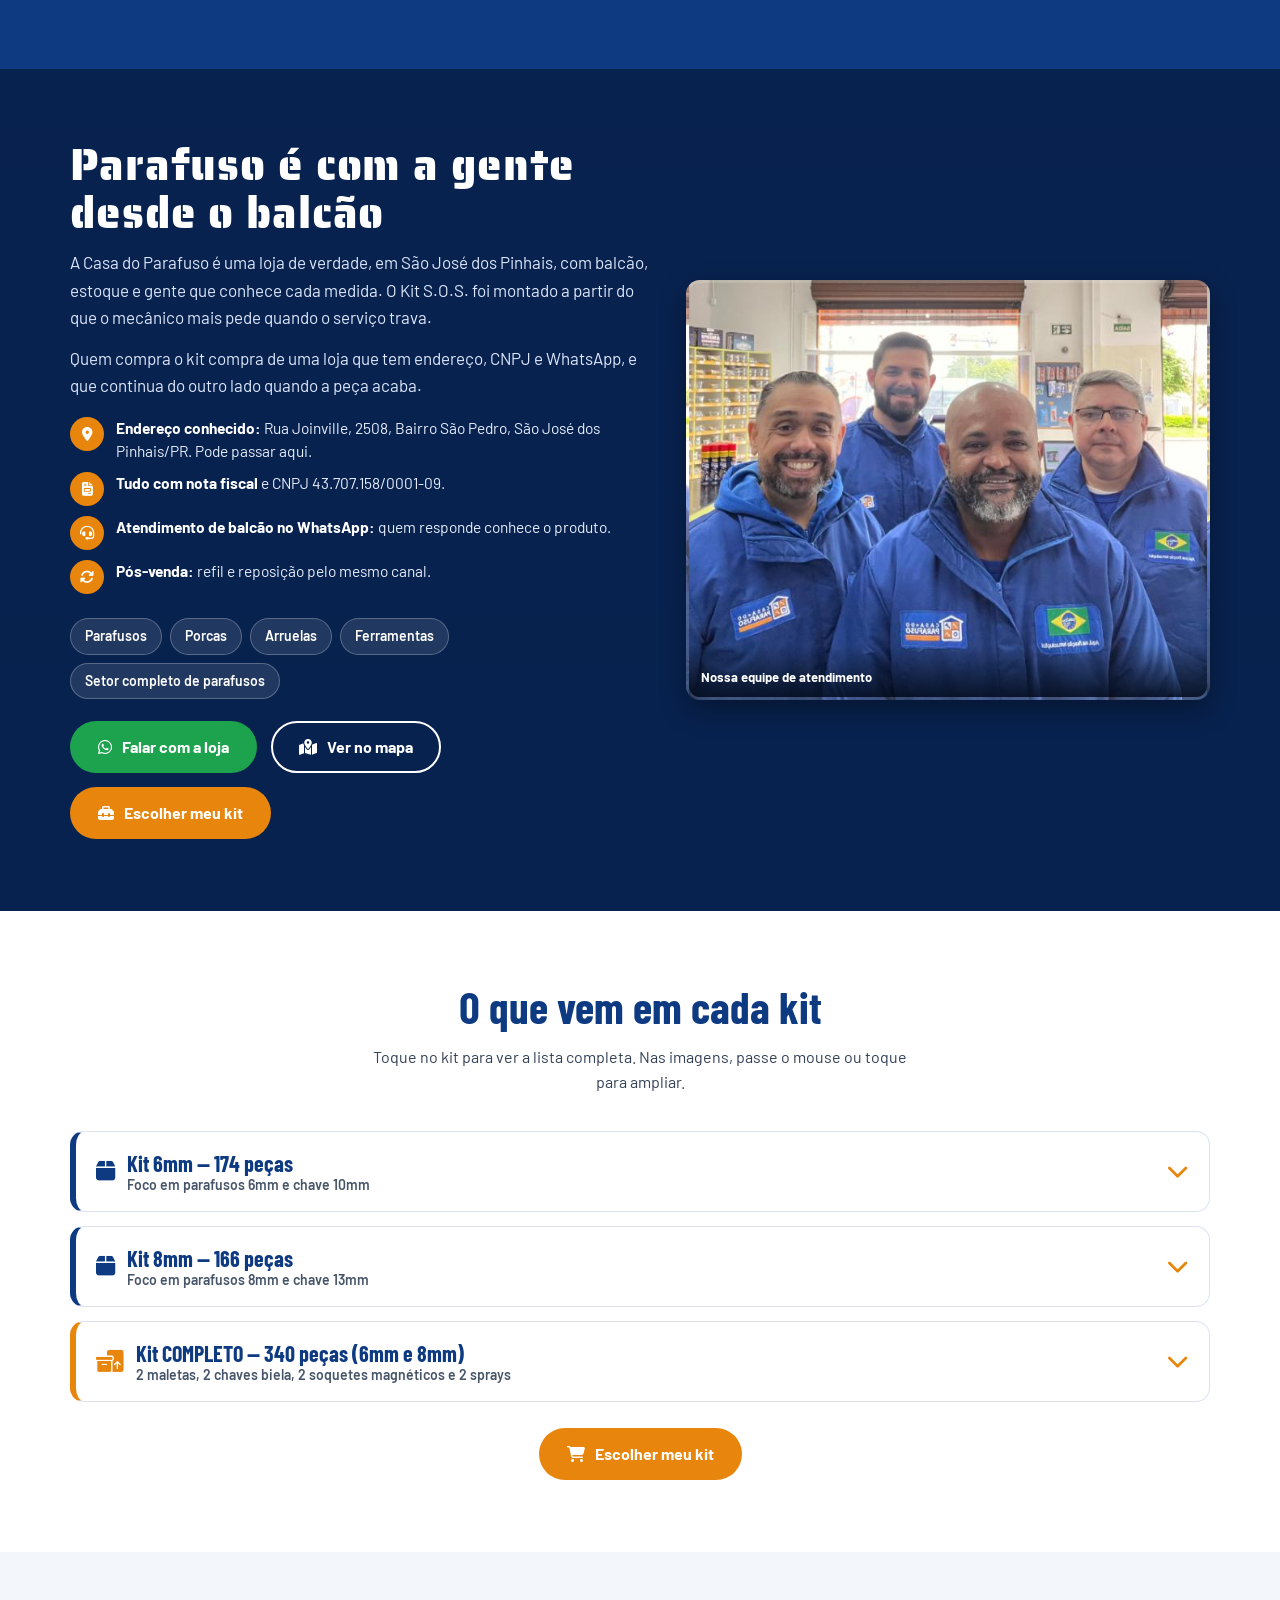
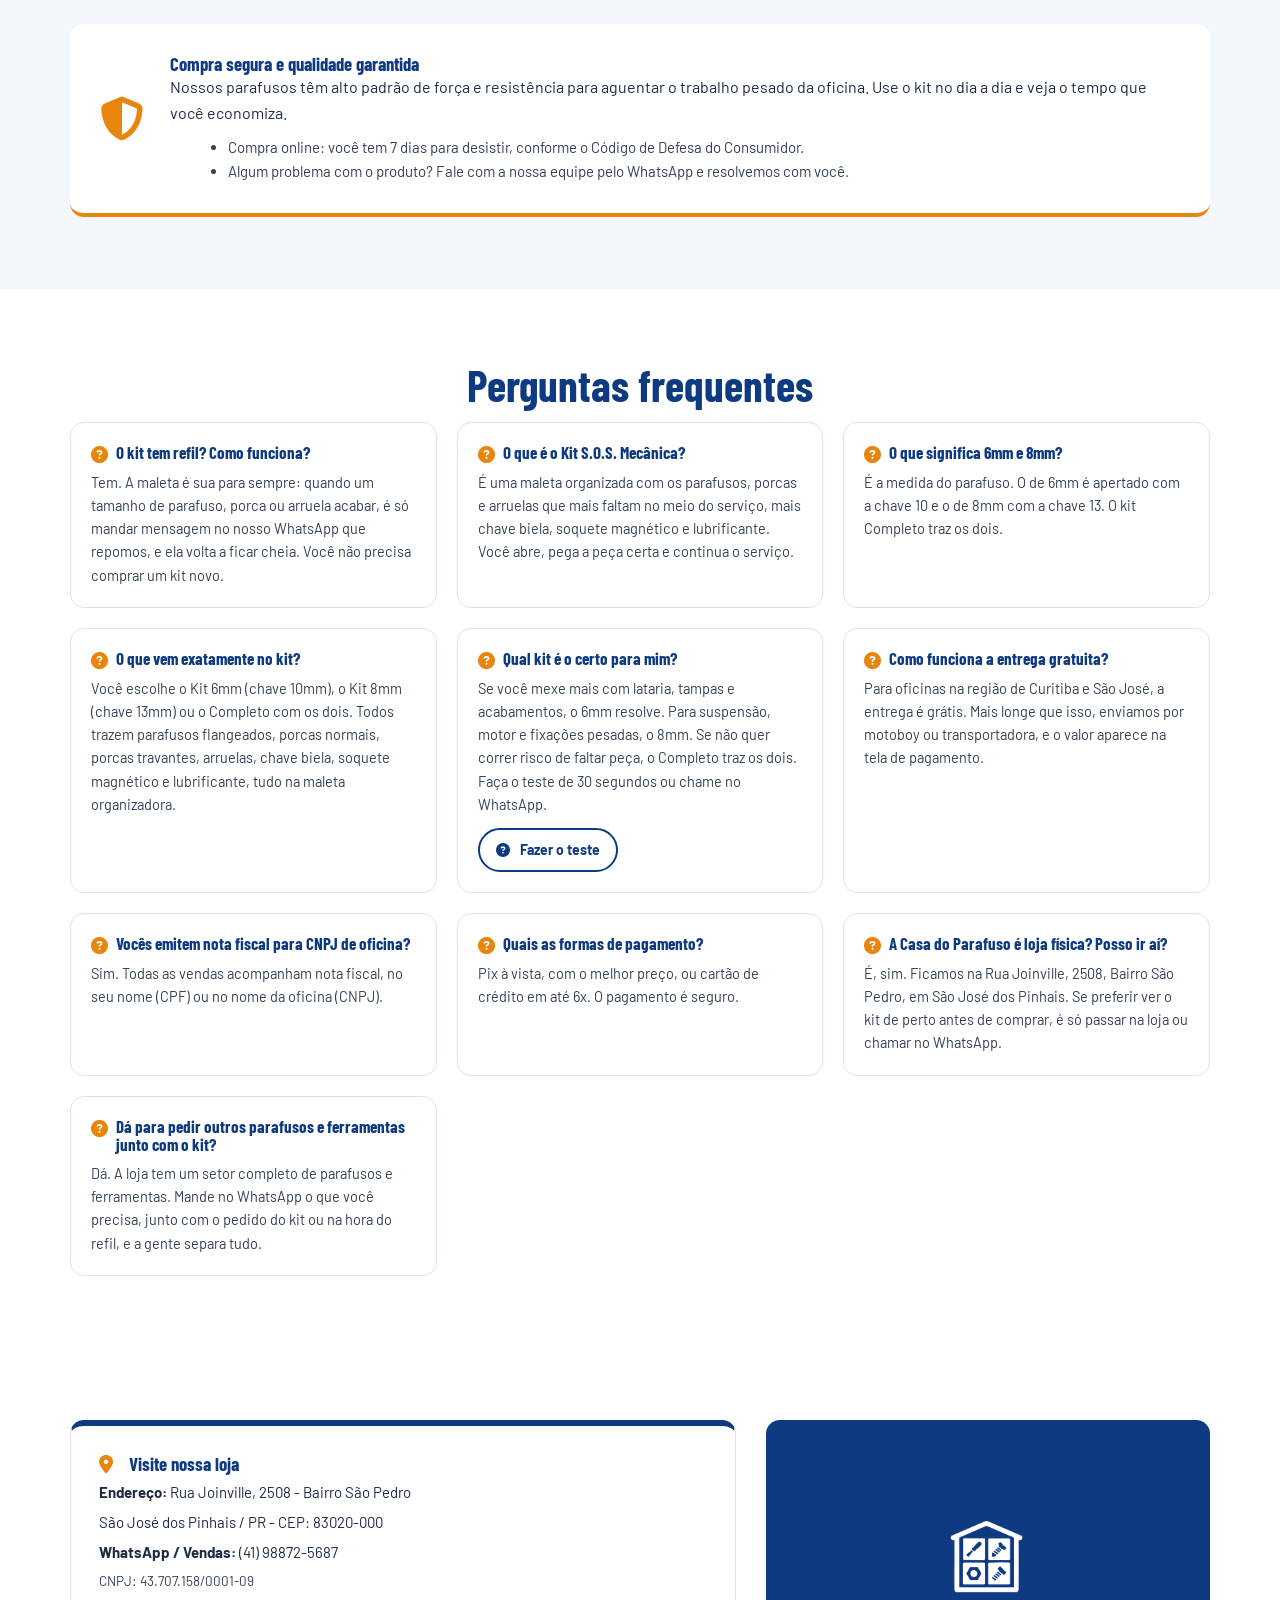
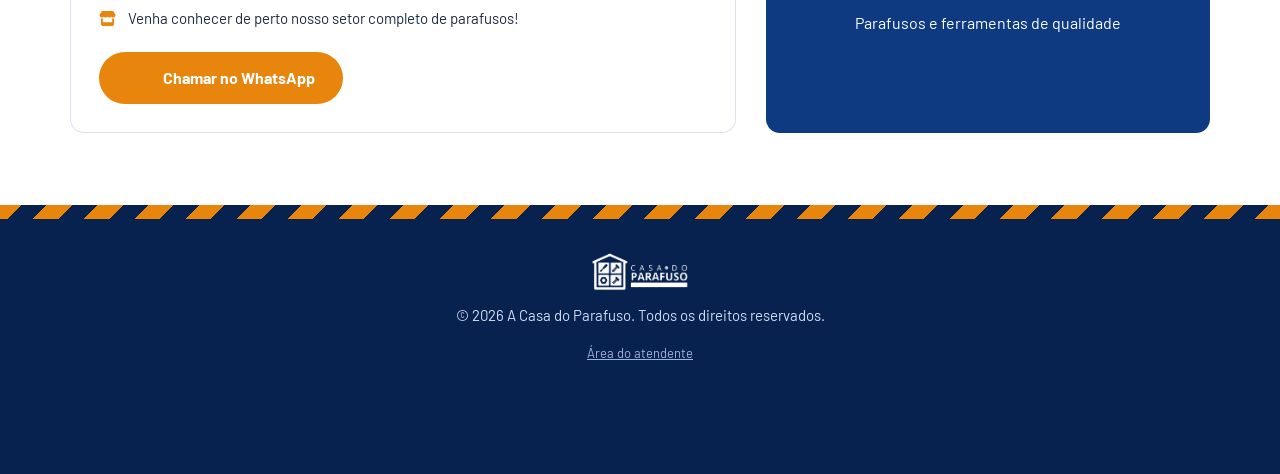
==== commit 20132d59: "Add script tags for precos.enc.js and precos-atendente.js" ====
--- a/index.html
+++ b/index.html
@@ -1524,5 +1524,7 @@
   });
 })();
 </script>
+  <script src="precos.enc.js"></script>
+<script src="precos-atendente.js"></script>
 </body>
 </html>
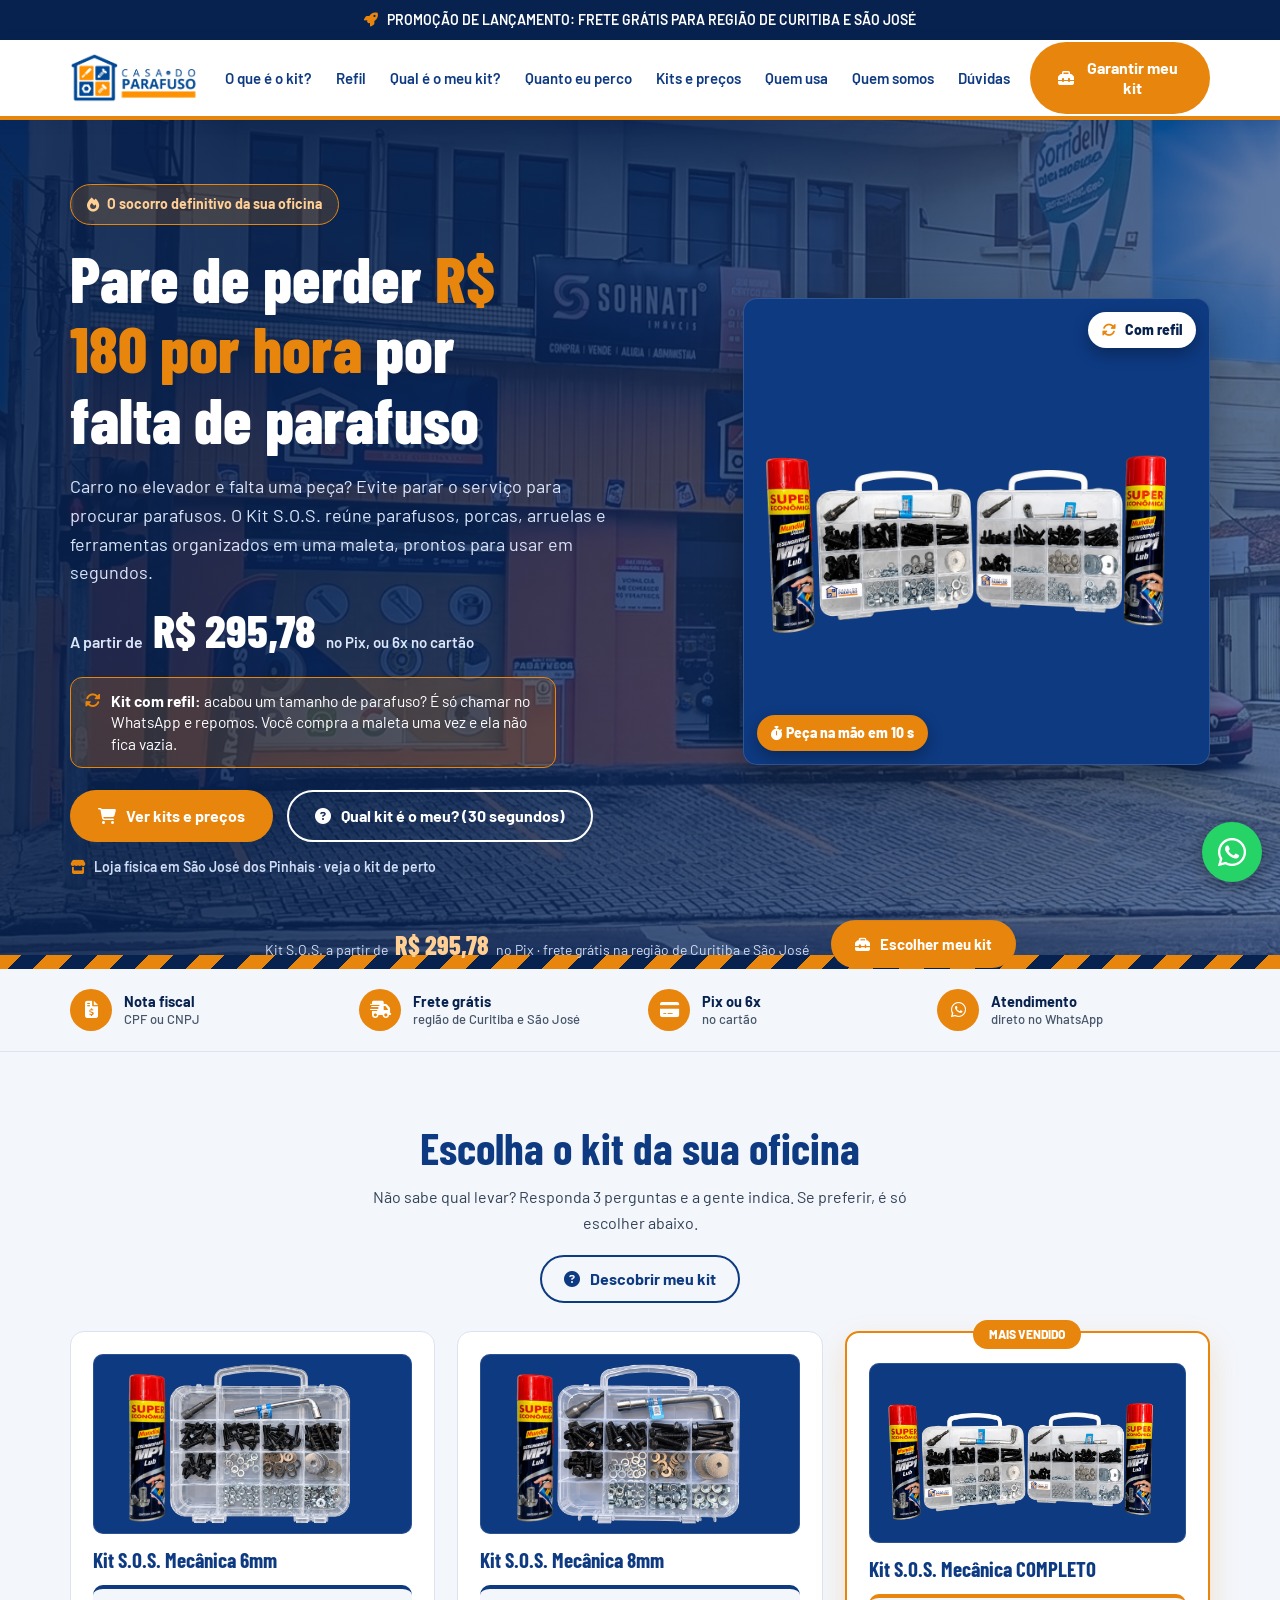
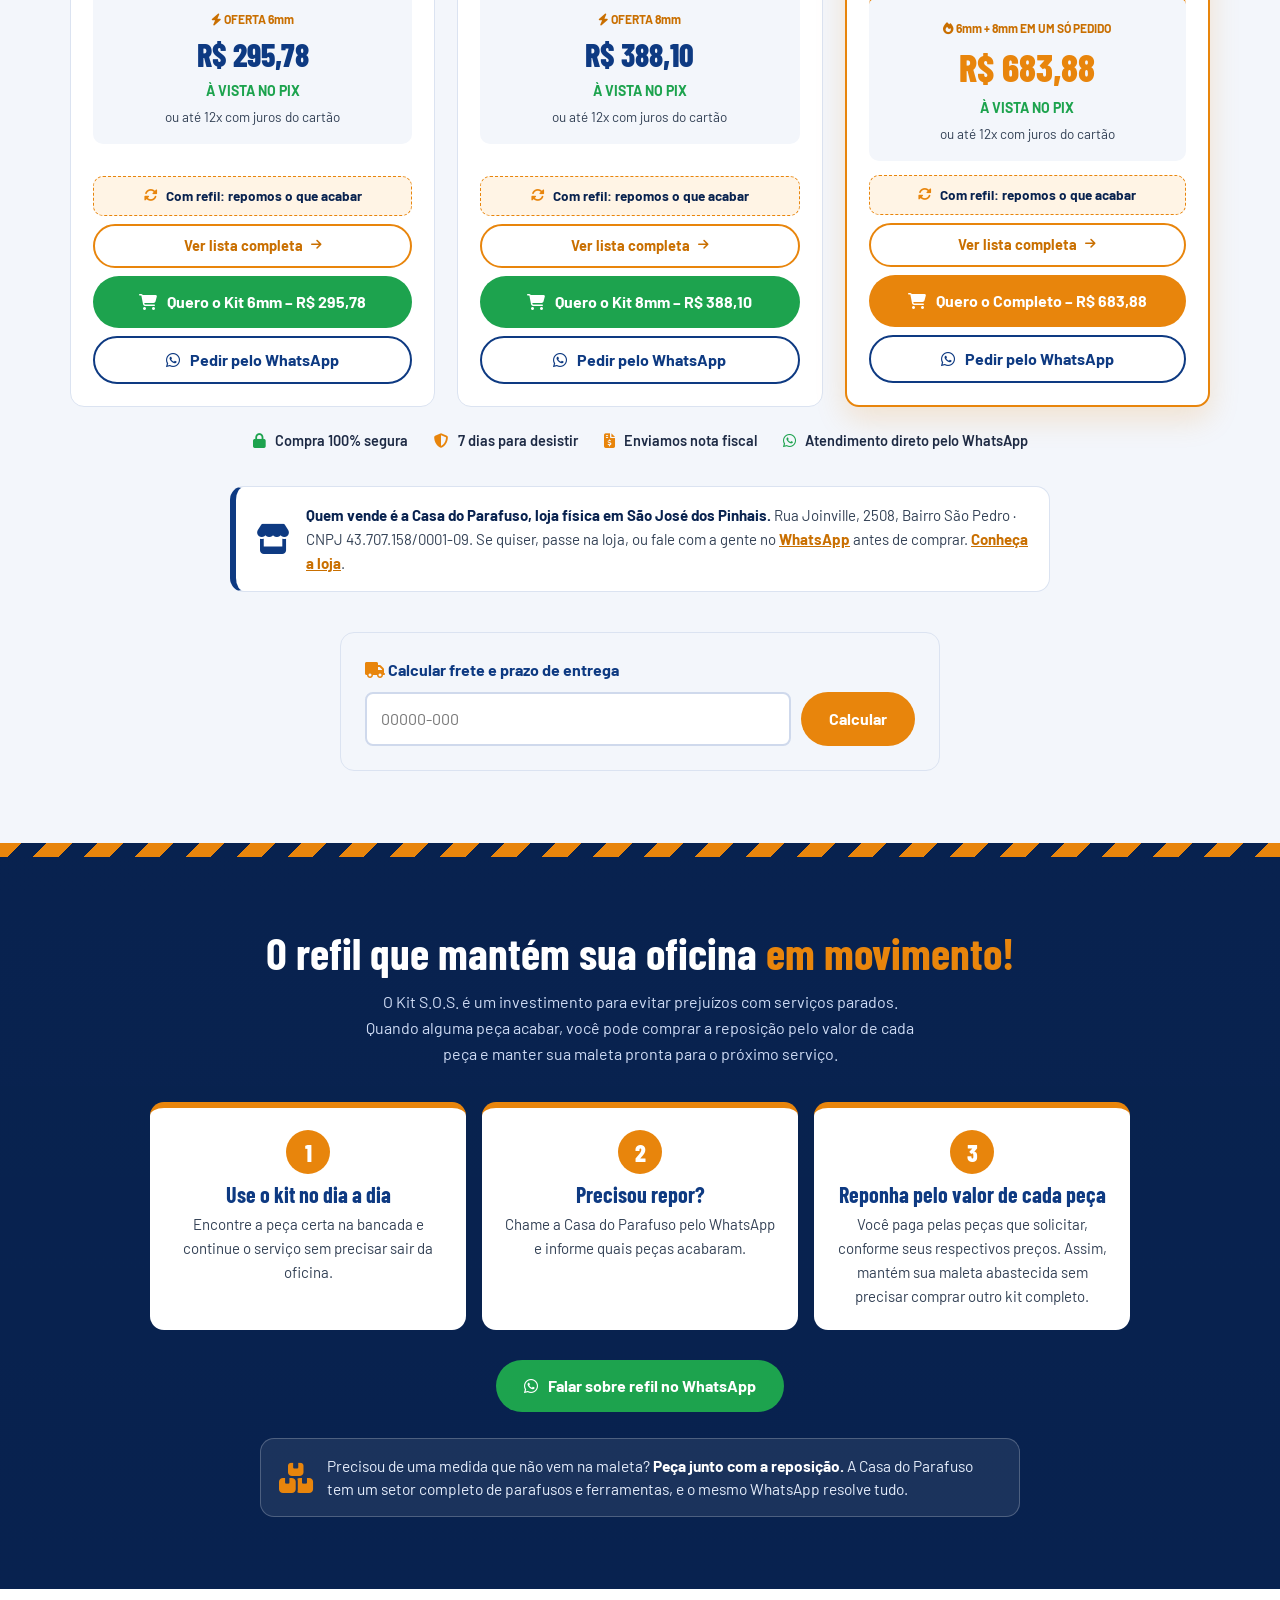
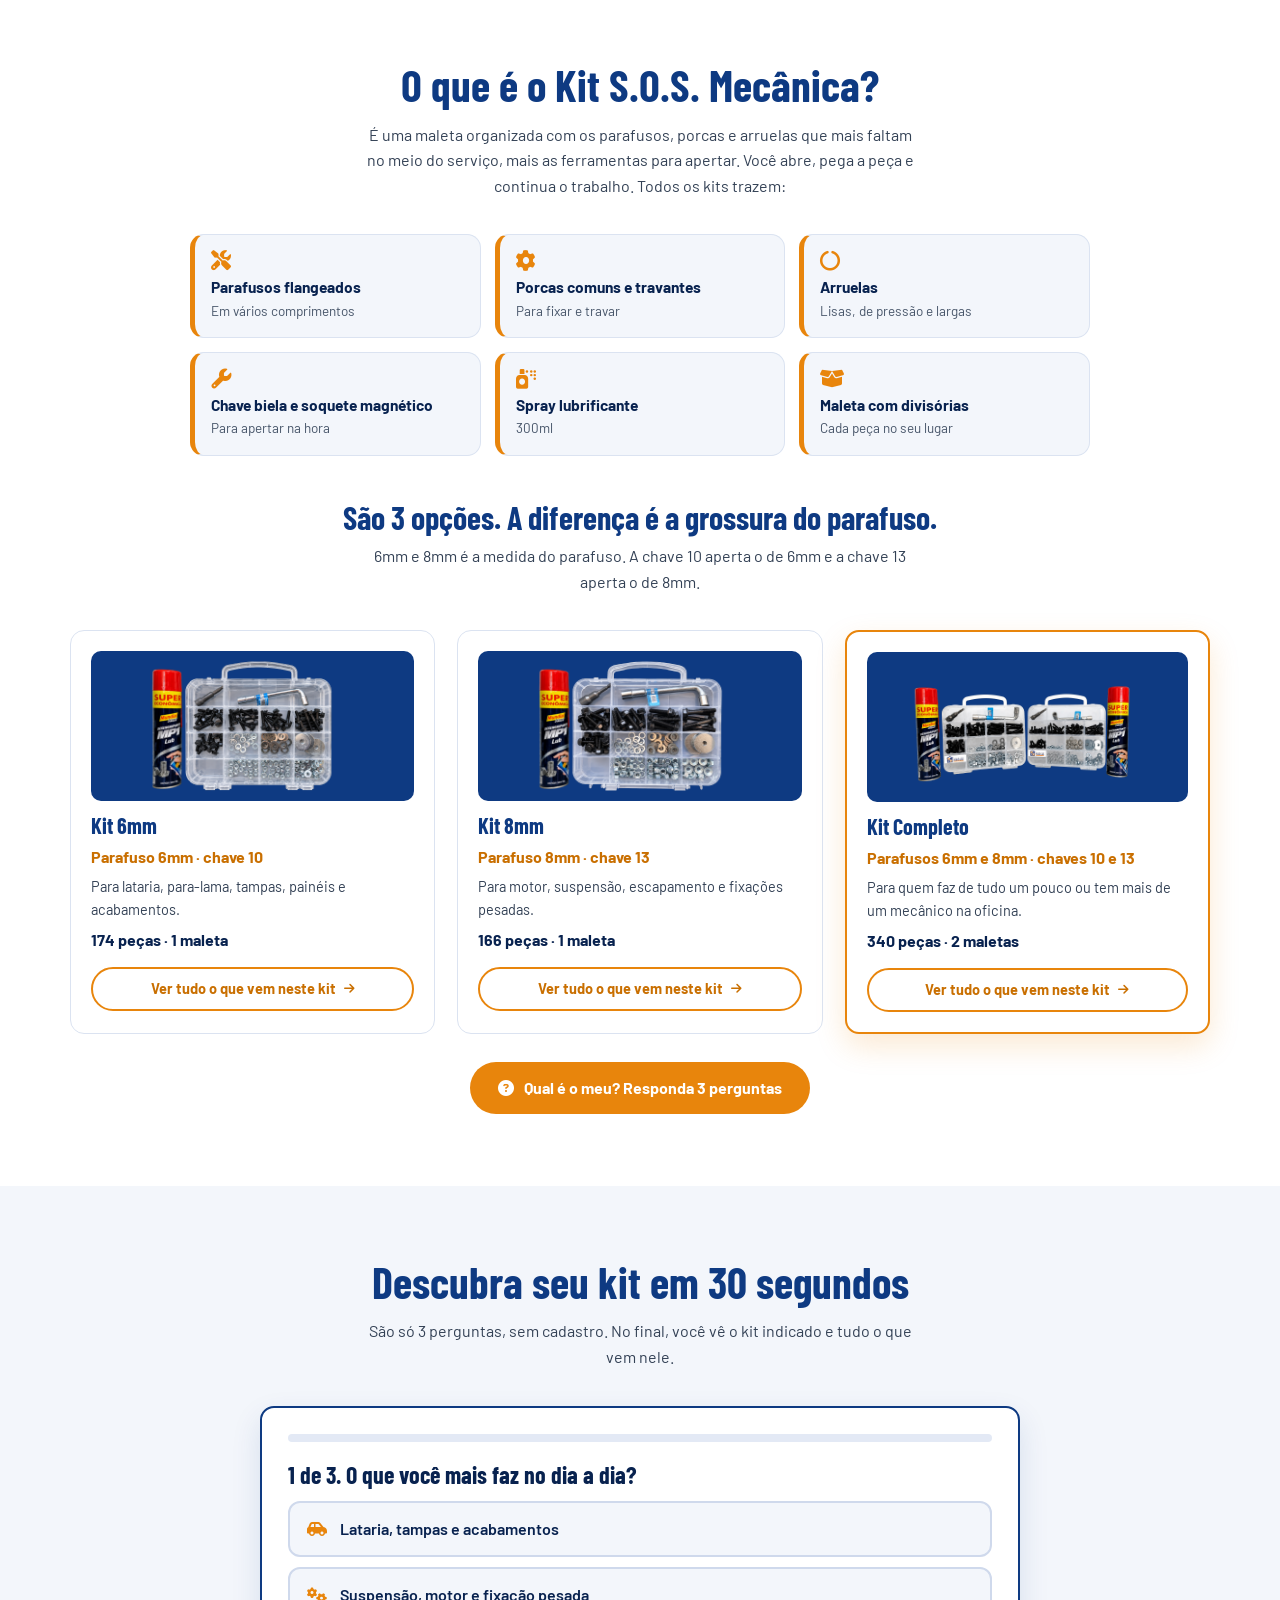
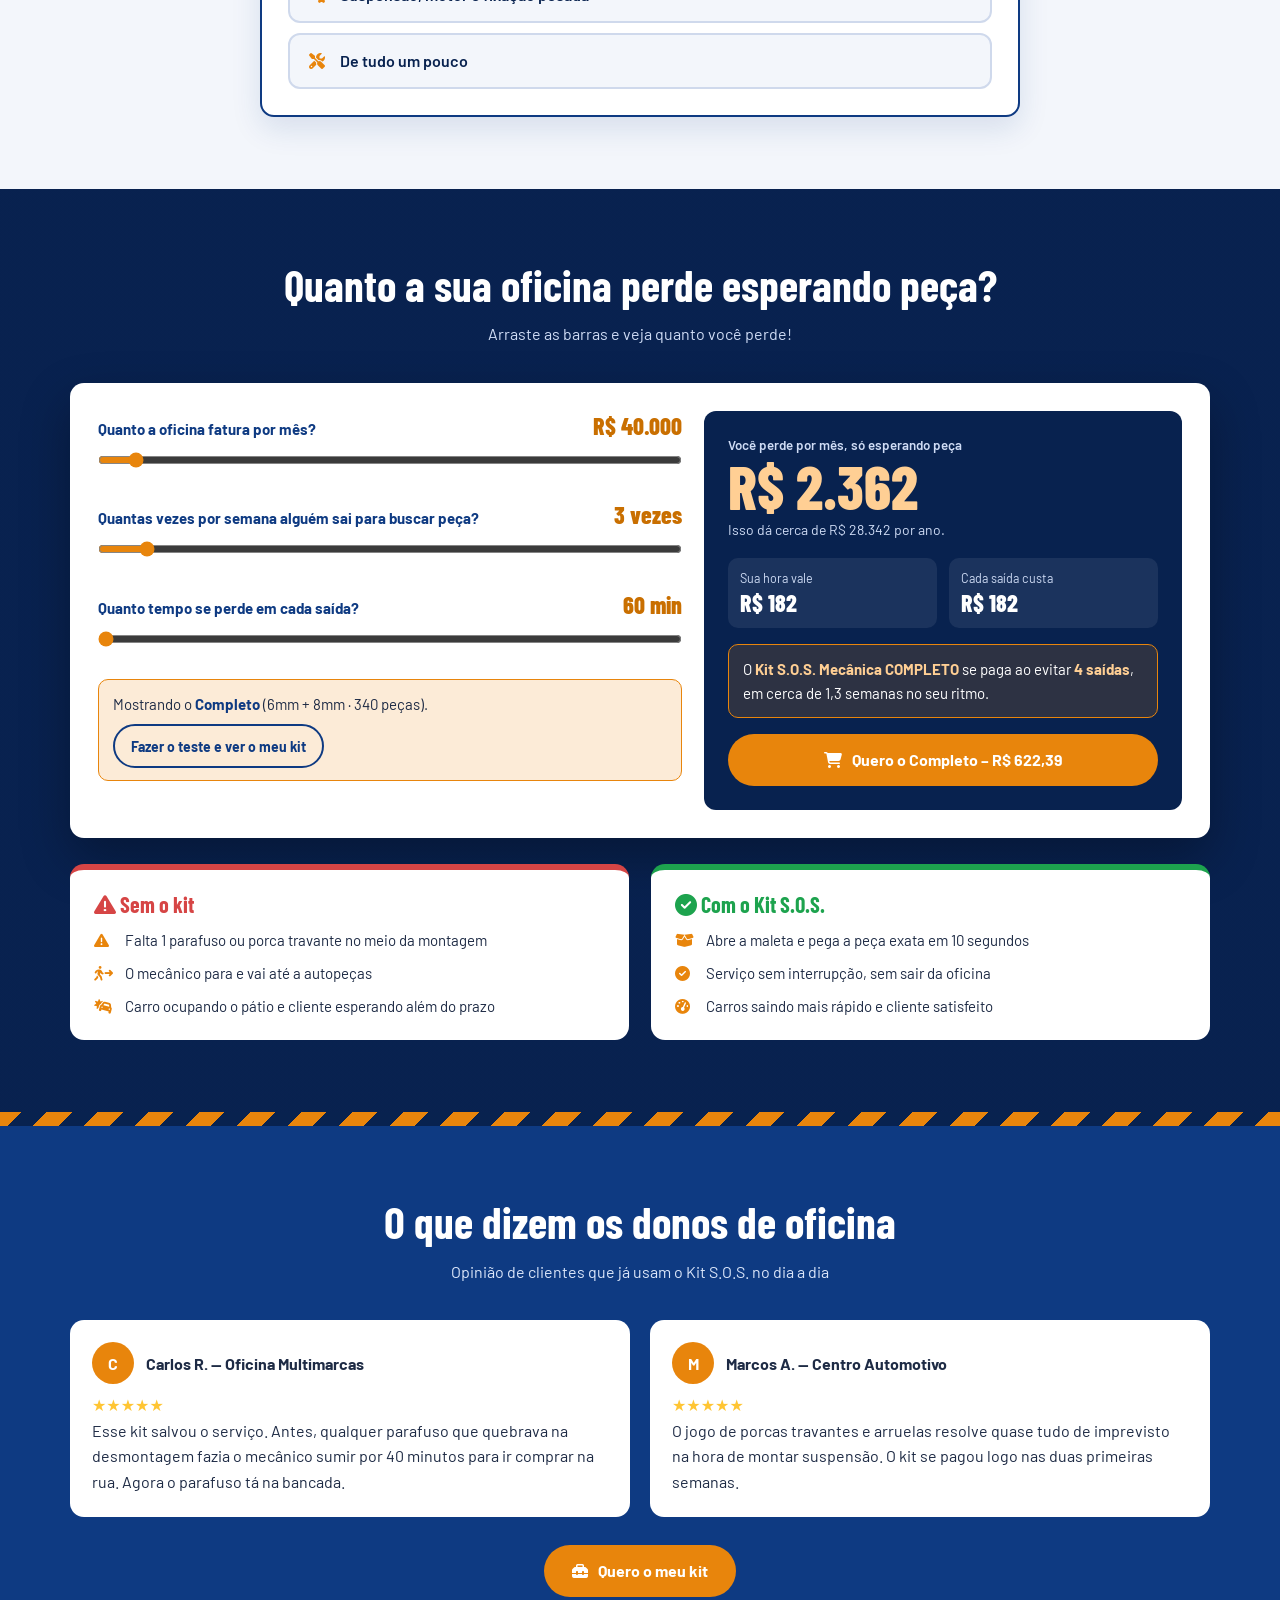
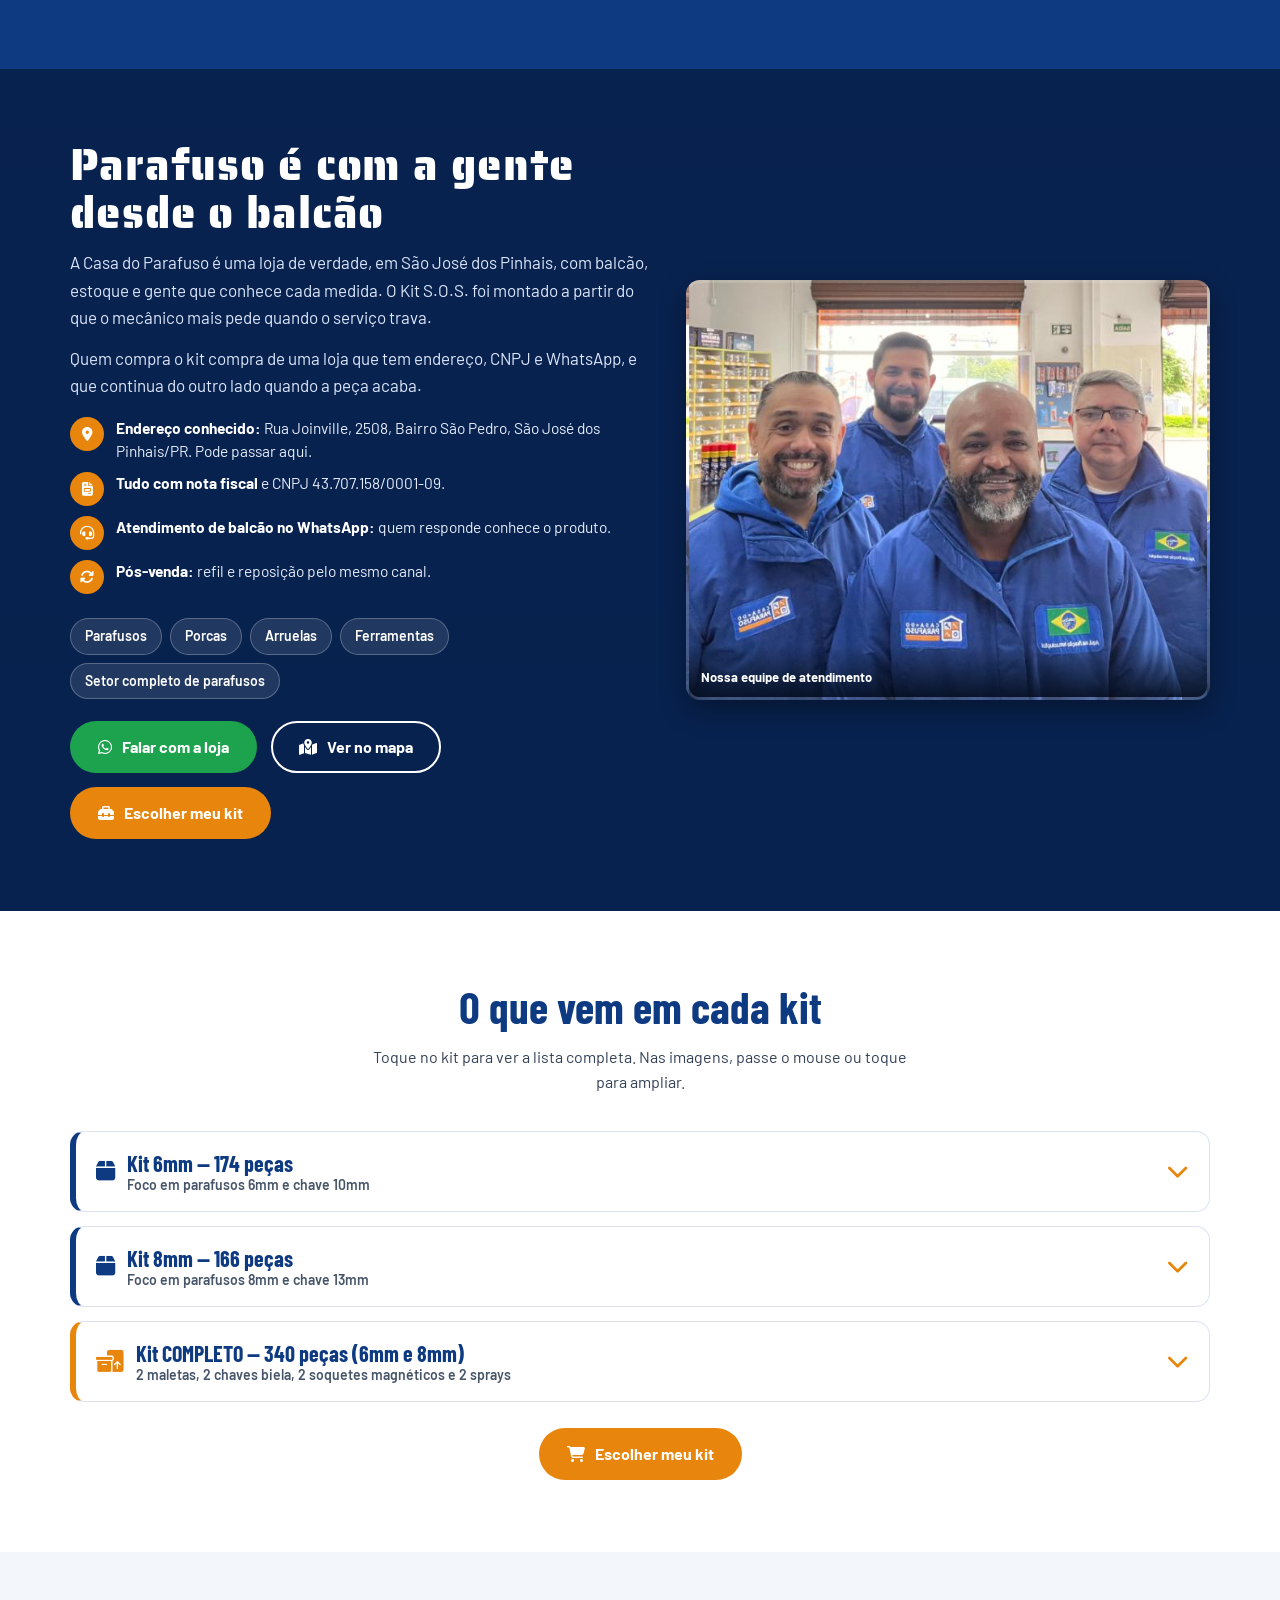
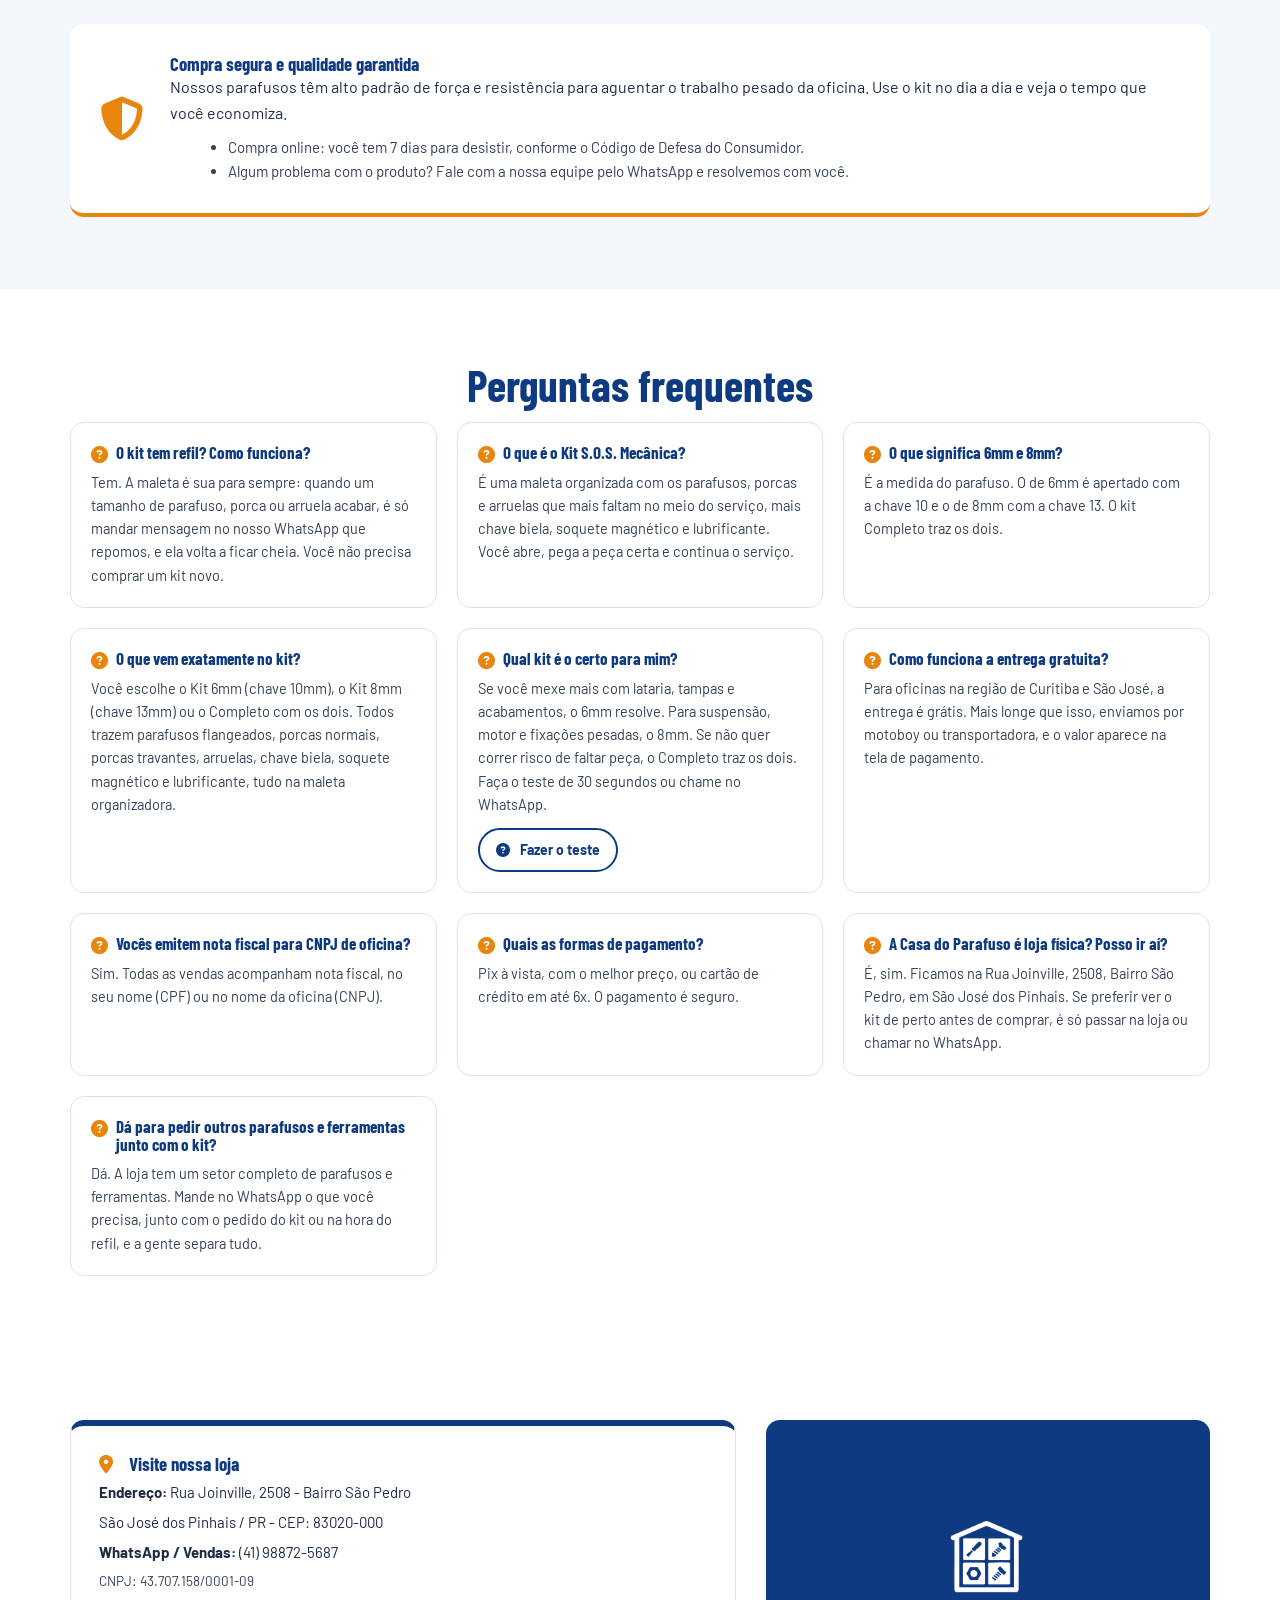
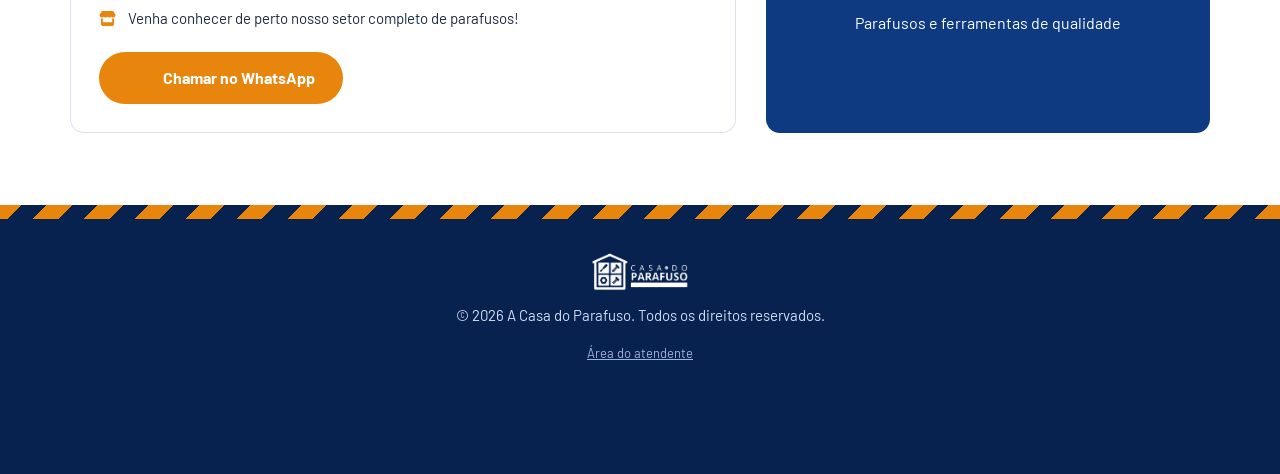
==== commit 775a01b6: "Update washer sizes in index.html" ====
--- a/index.html
+++ b/index.html
@@ -868,7 +868,7 @@
         <div class="klista">
           <div class="klinha"><span>Parafusos flangeados 8mm (44 un.)</span><span>20, 25 e 30mm: 10 de cada; 40mm: 8; 50mm: 6</span></div>
           <div class="klinha"><span>Porcas 8mm, chave 13 (60 un.)</span><span>20 sextavadas, 20 flangeadas e 20 travantes de nylon</span></div>
-          <div class="klinha"><span>Arruelas (58 un.)</span><span>8 largas 5/16", 25 lisas 1/4" e 25 de pressão 5/16"</span></div>
+          <div class="klinha"><span>Arruelas (58 un.)</span><span>8 largas 5/16", 25 lisas 5/16" e 25 de pressão 5/16"</span></div>
           <div class="klinha"><span>Chave biela vazada</span><span>1 un. (13mm)</span></div>
           <div class="klinha"><span>Soquete magnético</span><span>1 un. (13mm, encaixe 1/4", ponta 1/2")</span></div>
           <div class="klinha"><span>Lubrificante desengripante</span><span>1 spray de 300ml</span></div>
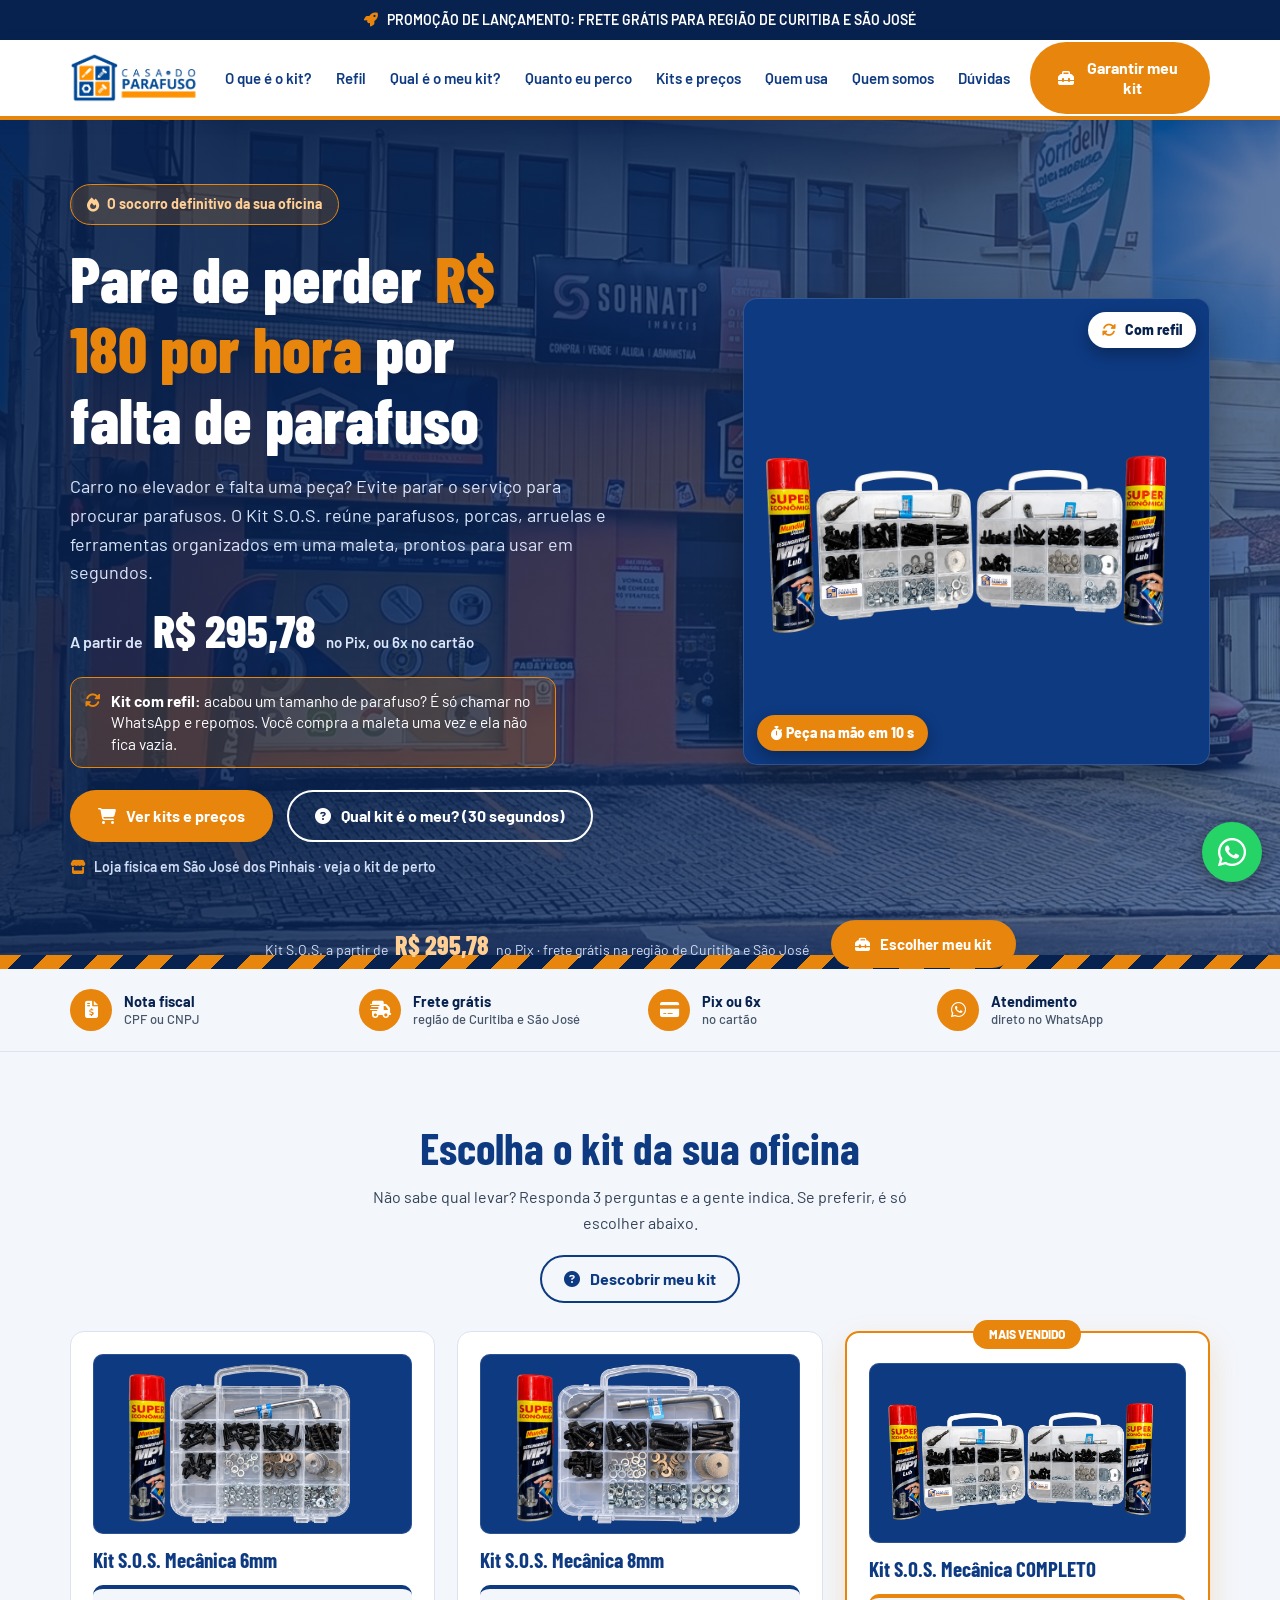
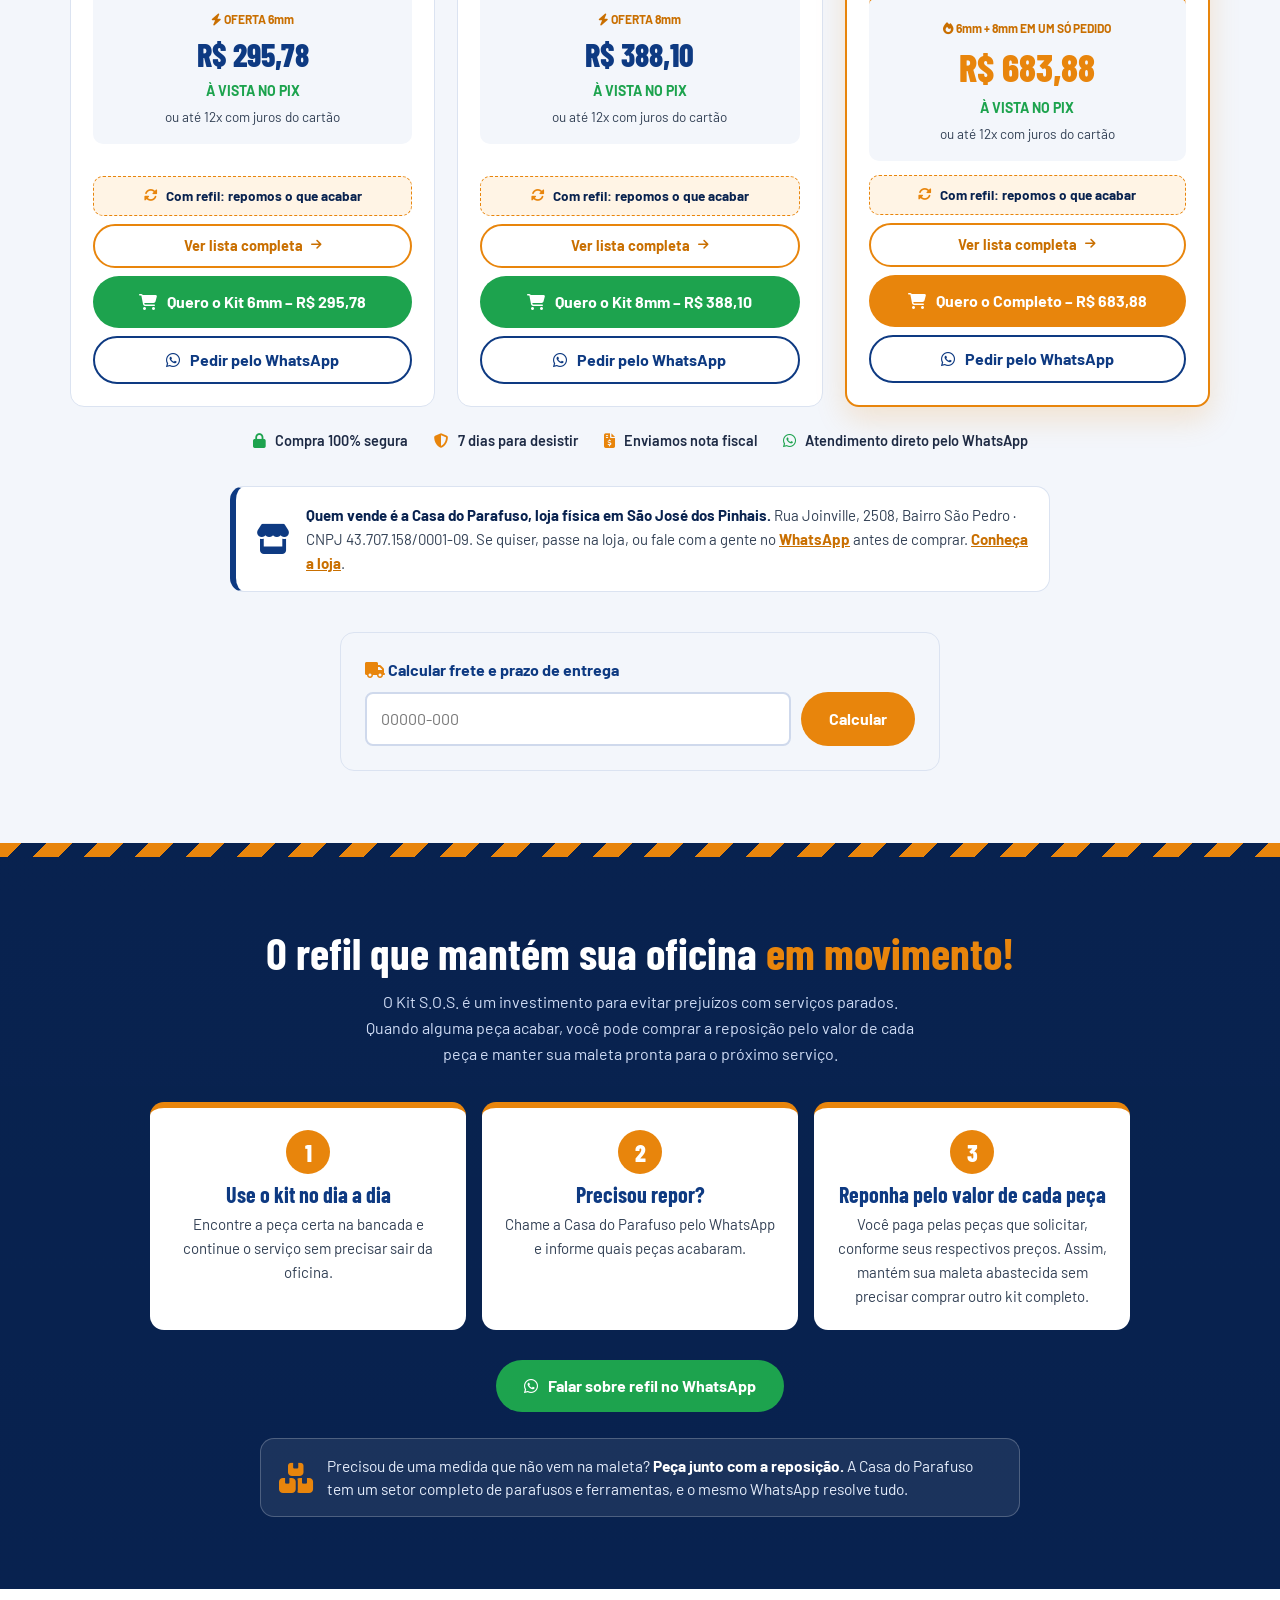
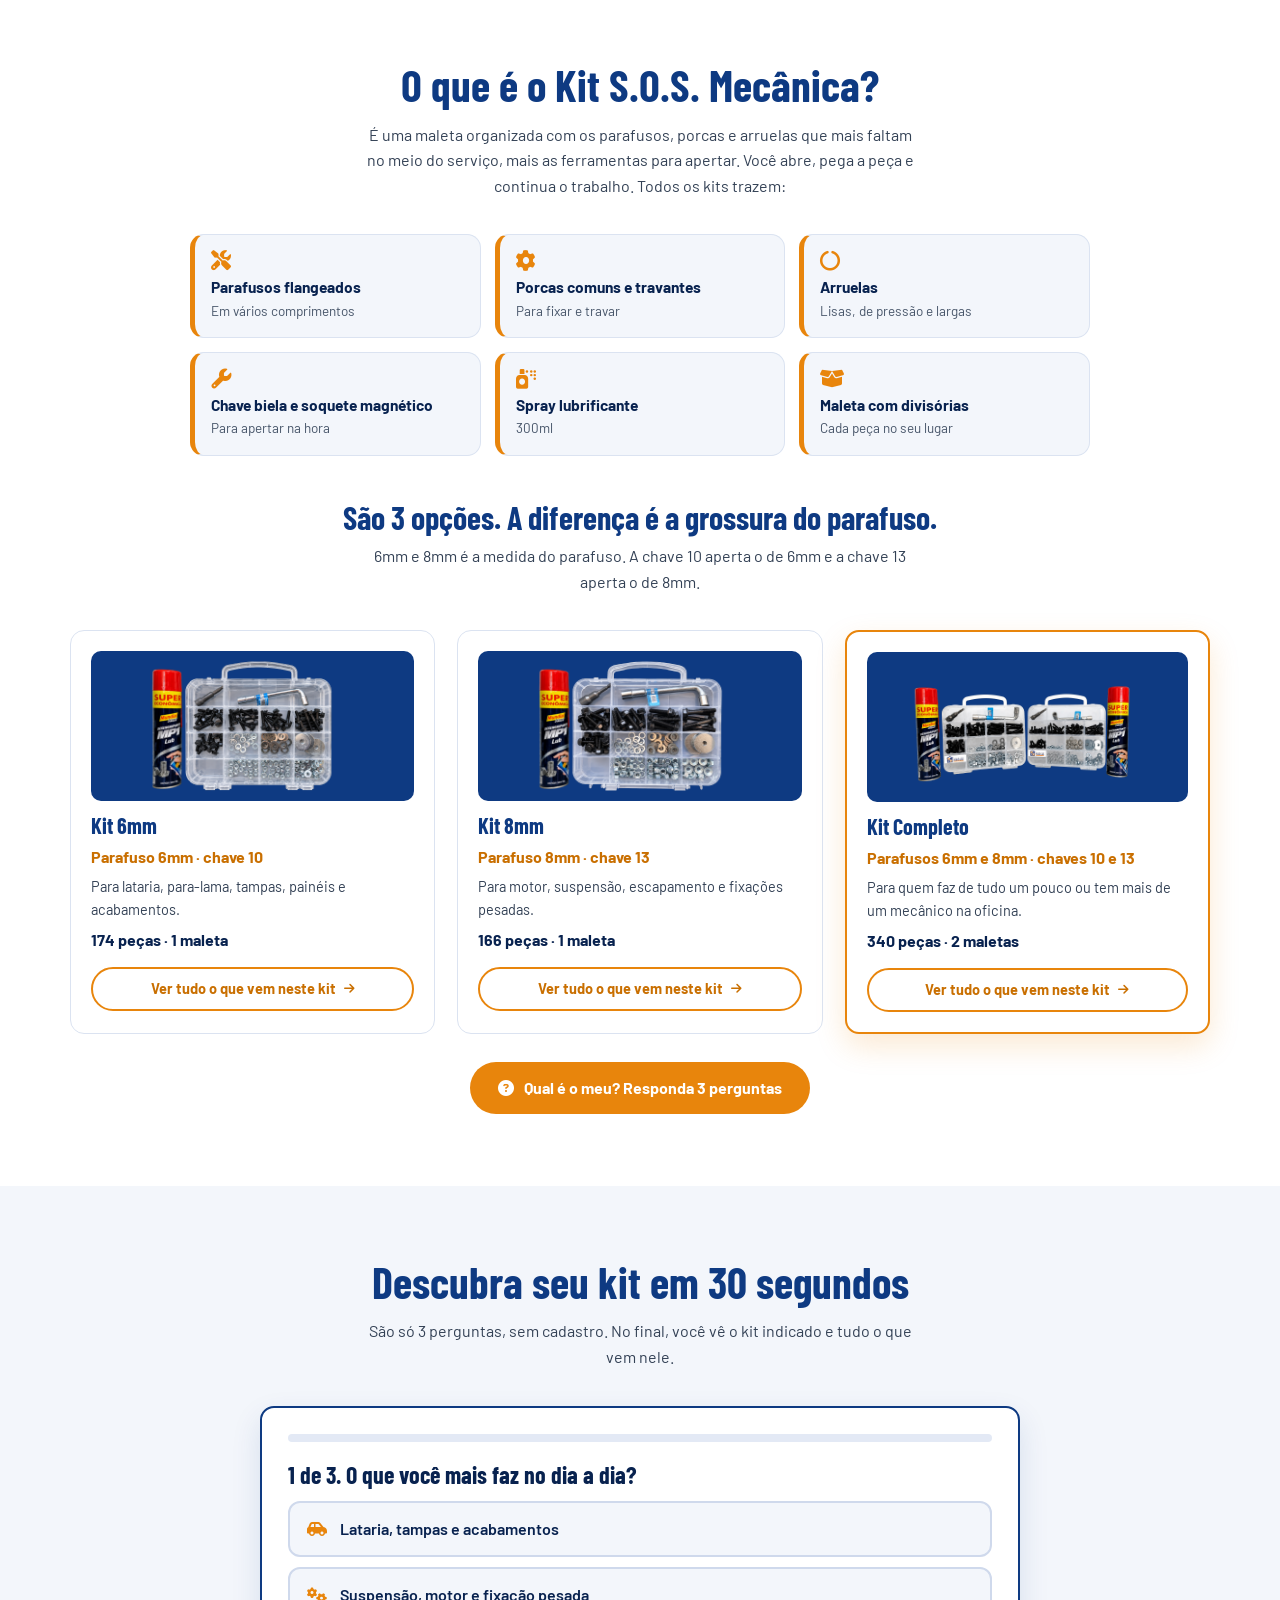
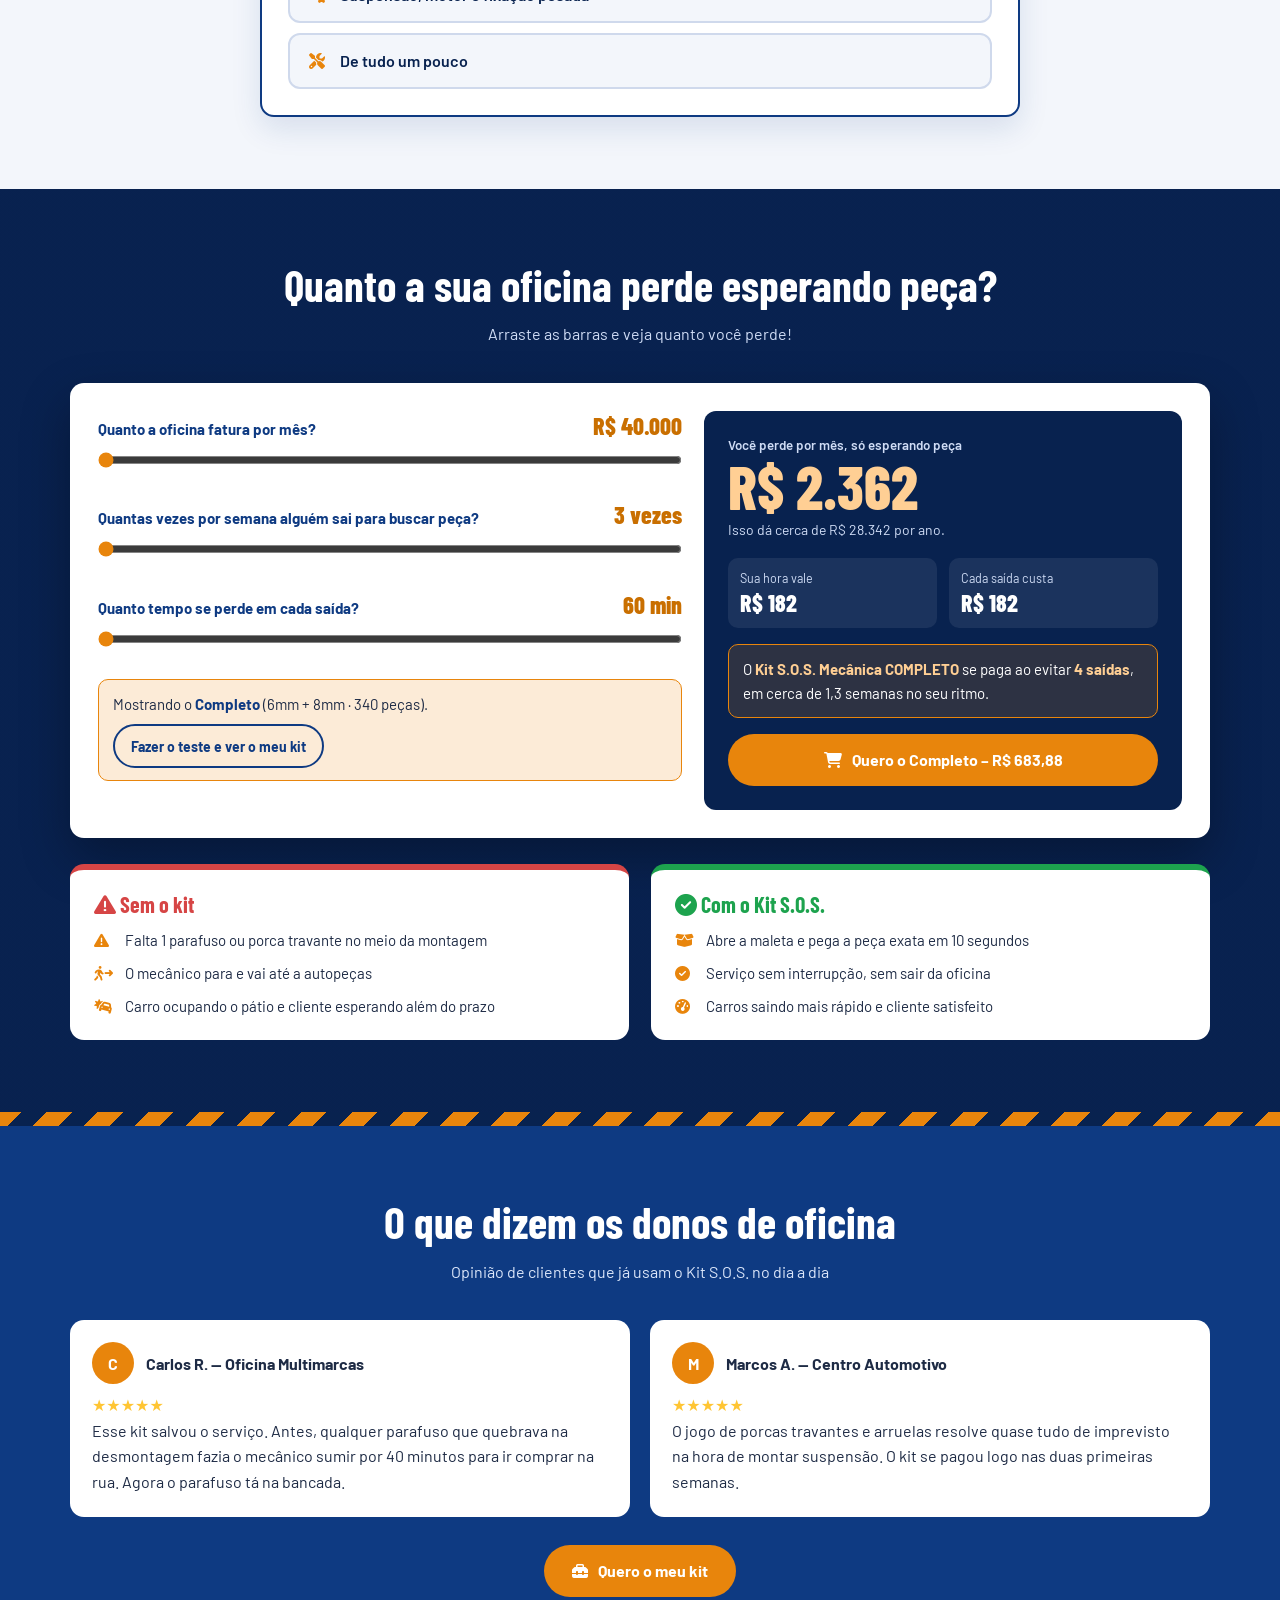
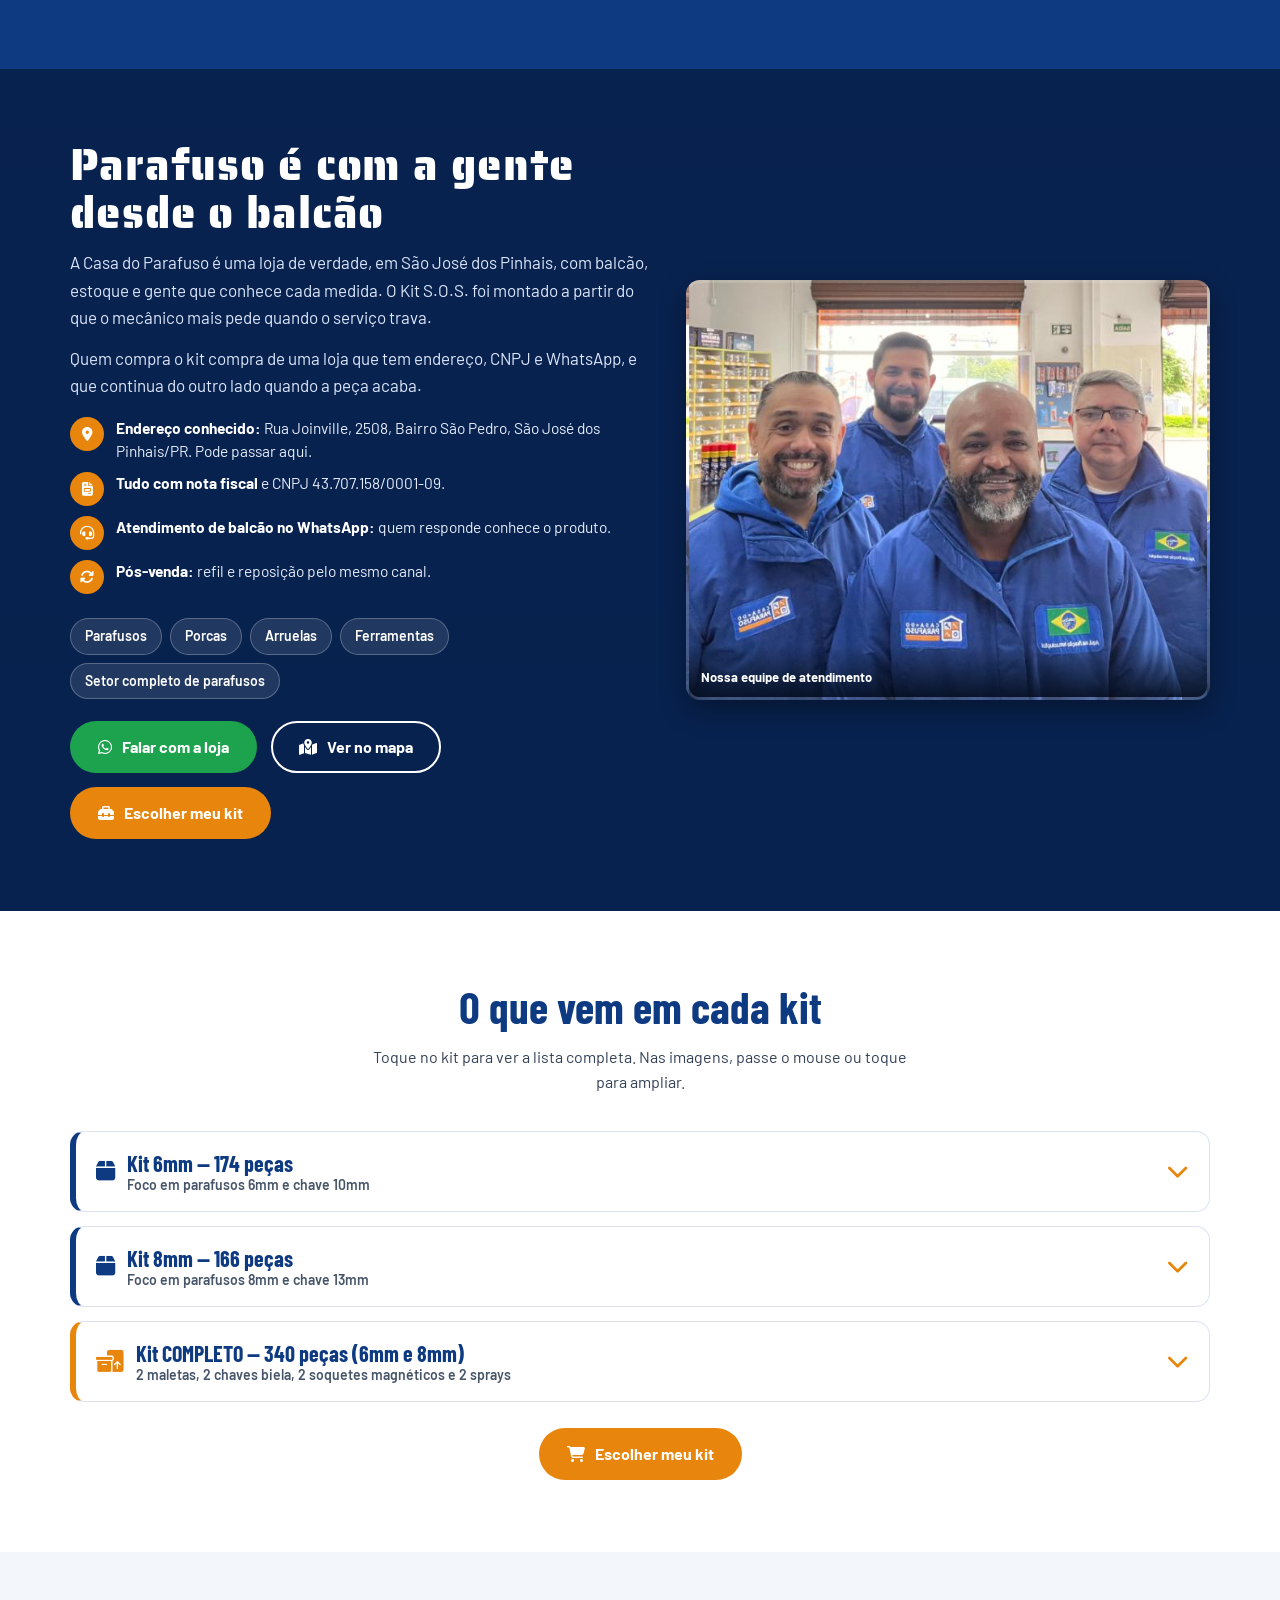
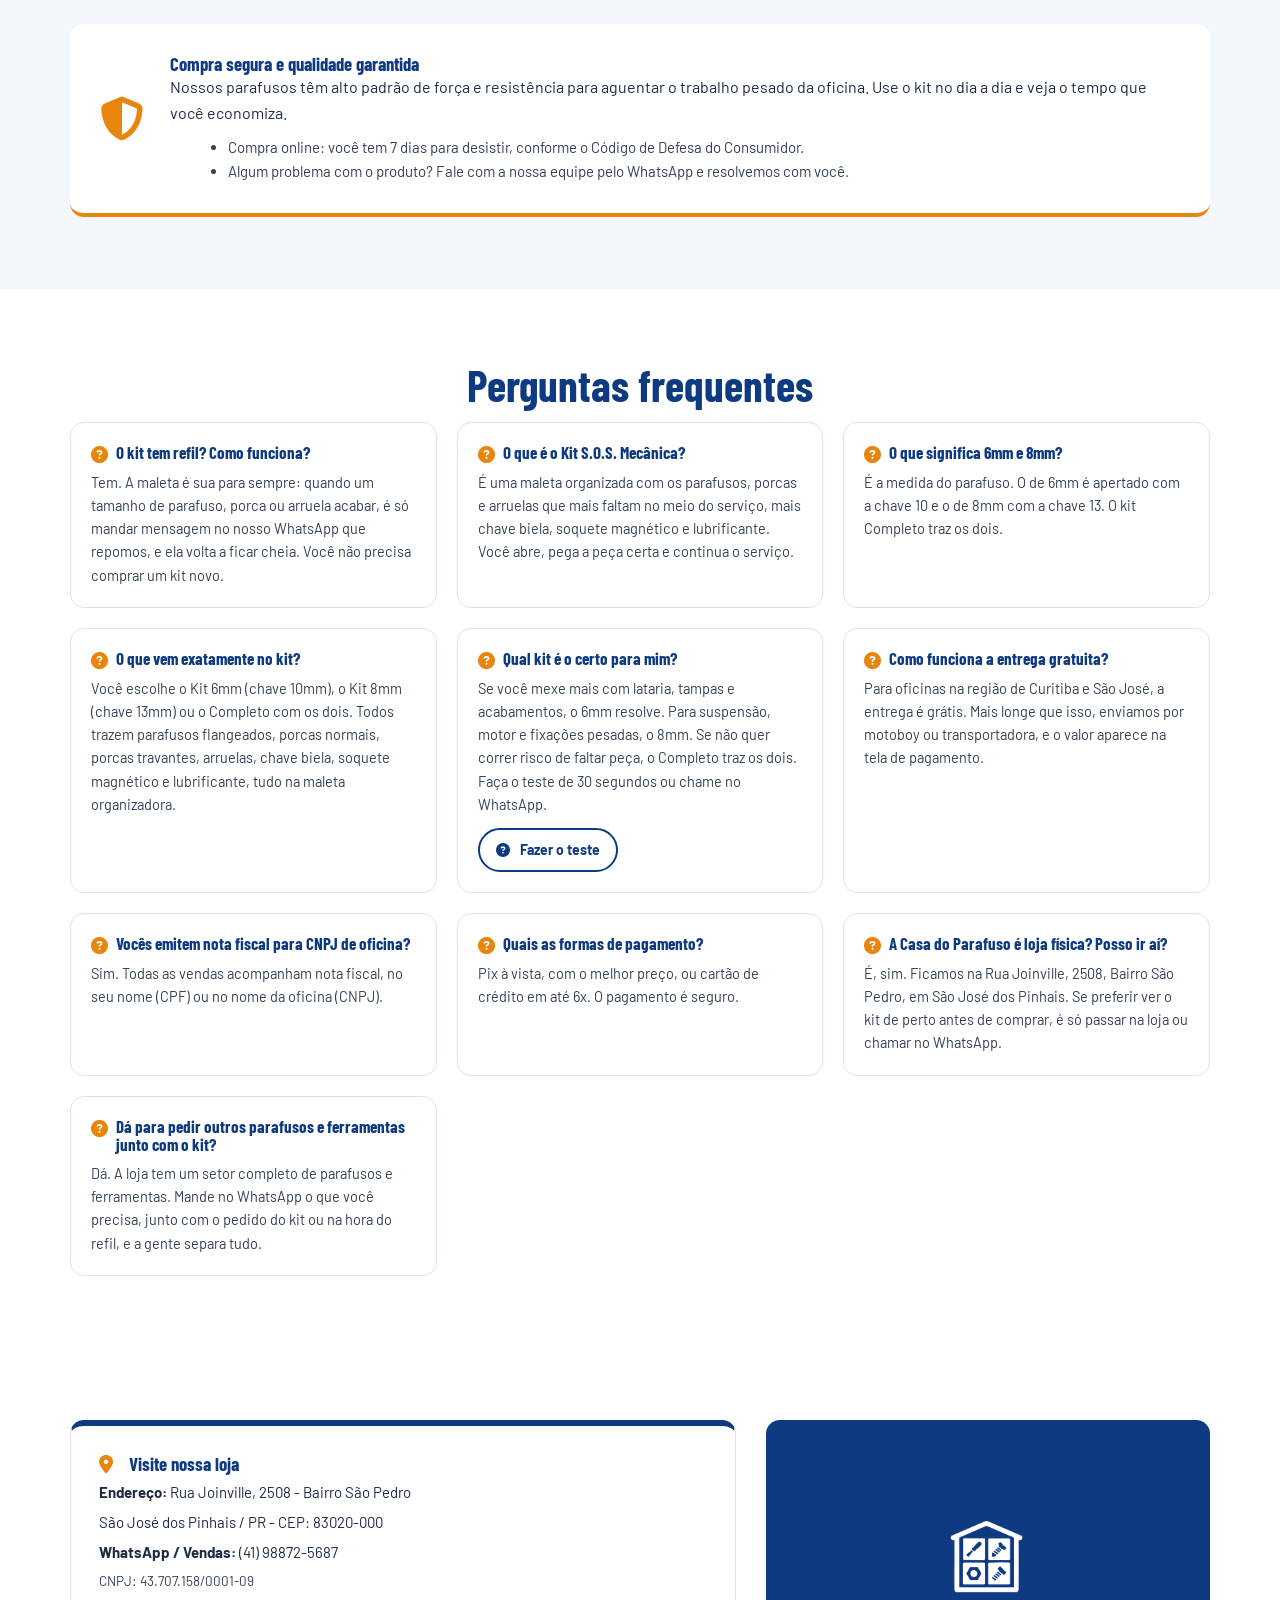
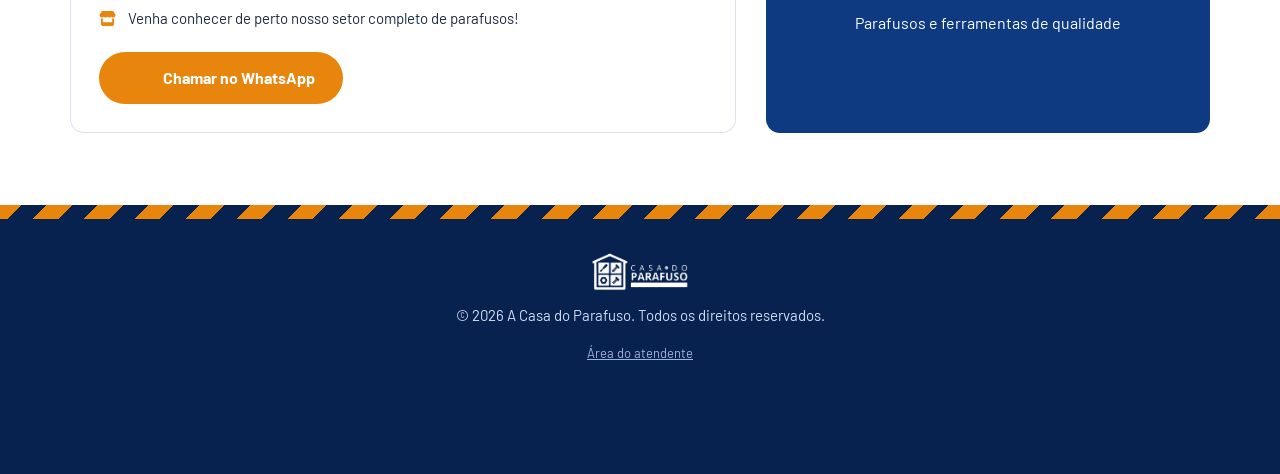
==== commit fb2c6000: "Update prices for KITS in index.html Updated prices for KITS in the index.html file." ====
--- a/index.html
+++ b/index.html
@@ -1039,9 +1039,9 @@
 <script>
 /* ===== DADOS DOS KITS (altere preços e links só aqui) ===== */
 const KITS = {
-  k6: { img: "KIT-MALETA-V.png", resumo: "6mm, chave 10 · 174 peças", itens: ["50 parafusos flangeados 6mm (10 de cada: 16, 20, 25, 30 e 35mm)", "60 porcas 6mm (20 sextavadas, 20 flangeadas e 20 travantes)", "60 arruelas 1/4\" (10 largas, 25 lisas e 25 de pressão)", "1 chave biela 10mm", "1 soquete magnético 10mm", "1 spray lubrificante de 300ml", "1 maleta com 14 divisórias"], nome: "Kit S.O.S. Mecânica 6mm",     curto: "Kit 6mm",     pix: 257.30, link: "https://casa-do-parafuso4.pay.yampi.com.br/r/NW1XDI882B" },
-  k8: { img: "KIT-MALETA-A.png", resumo: "8mm, chave 13 · 166 peças", itens: ["44 parafusos flangeados 8mm (20, 25 e 30mm: 10 de cada; 40mm: 8; 50mm: 6)", "60 porcas 8mm (20 sextavadas, 20 flangeadas e 20 travantes de nylon)", "58 arruelas (8 largas 5/16, 25 lisas 1/4 e 25 de pressão 5/16)", "1 chave biela vazada 13mm", "1 soquete magnético 13mm (encaixe 1/4, ponta 1/2)", "1 spray lubrificante de 300ml", "1 maleta com 14 divisórias"], nome: "Kit S.O.S. Mecânica 8mm",     curto: "Kit 8mm",     pix: 365.09, link: "https://casa-do-parafuso4.pay.yampi.com.br/r/EXDHJG25ZQ" },
-  kc: { img: "KIT-COMPLETO.png", resumo: "6mm + 8mm · 340 peças", itens: ["94 parafusos flangeados (50 de 6mm e 44 de 8mm)", "120 porcas (60 de 6mm e 60 de 8mm)", "118 arruelas (60 para o 6mm e 58 para o 8mm)", "2 chaves biela (10mm e 13mm)", "2 soquetes magnéticos (10mm e 13mm)", "2 sprays lubrificantes de 300ml", "2 maletas com 14 divisórias cada"], nome: "Kit S.O.S. Mecânica COMPLETO", curto: "Completo",    pix: 622.39, link: "https://casa-do-parafuso4.pay.yampi.com.br/r/OCC0ACSQY6" }
+  k6: { img: "KIT-MALETA-V.png", resumo: "6mm, chave 10 · 174 peças", itens: ["50 parafusos flangeados 6mm (10 de cada: 16, 20, 25, 30 e 35mm)", "60 porcas 6mm (20 sextavadas, 20 flangeadas e 20 travantes)", "60 arruelas 1/4\" (10 largas, 25 lisas e 25 de pressão)", "1 chave biela 10mm", "1 soquete magnético 10mm", "1 spray lubrificante de 300ml", "1 maleta com 14 divisórias"], nome: "Kit S.O.S. Mecânica 6mm",     curto: "Kit 6mm",     pix: 295.78, link: "https://casa-do-parafuso4.pay.yampi.com.br/r/NW1XDI882B" },
+  k8: { img: "KIT-MALETA-A.png", resumo: "8mm, chave 13 · 166 peças", itens: ["44 parafusos flangeados 8mm (20, 25 e 30mm: 10 de cada; 40mm: 8; 50mm: 6)", "60 porcas 8mm (20 sextavadas, 20 flangeadas e 20 travantes de nylon)", "58 arruelas (8 largas 5/16, 25 lisas 1/4 e 25 de pressão 5/16)", "1 chave biela vazada 13mm", "1 soquete magnético 13mm (encaixe 1/4, ponta 1/2)", "1 spray lubrificante de 300ml", "1 maleta com 14 divisórias"], nome: "Kit S.O.S. Mecânica 8mm",     curto: "Kit 8mm",     pix: 388.10, link: "https://casa-do-parafuso4.pay.yampi.com.br/r/EXDHJG25ZQ" },
+  kc: { img: "KIT-COMPLETO.png", resumo: "6mm + 8mm · 340 peças", itens: ["94 parafusos flangeados (50 de 6mm e 44 de 8mm)", "120 porcas (60 de 6mm e 60 de 8mm)", "118 arruelas (60 para o 6mm e 58 para o 8mm)", "2 chaves biela (10mm e 13mm)", "2 soquetes magnéticos (10mm e 13mm)", "2 sprays lubrificantes de 300ml", "2 maletas com 14 divisórias cada"], nome: "Kit S.O.S. Mecânica COMPLETO", curto: "Completo",    pix: 683.88, link: "https://casa-do-parafuso4.pay.yampi.com.br/r/OCC0ACSQY6" }
 };
 const brl  = (n, d = 0) => n.toLocaleString("pt-BR", { style: "currency", currency: "BRL", minimumFractionDigits: d, maximumFractionDigits: d });
 const track = n => { try { if (typeof clarity === "function") clarity("event", n); } catch (e) {} };
